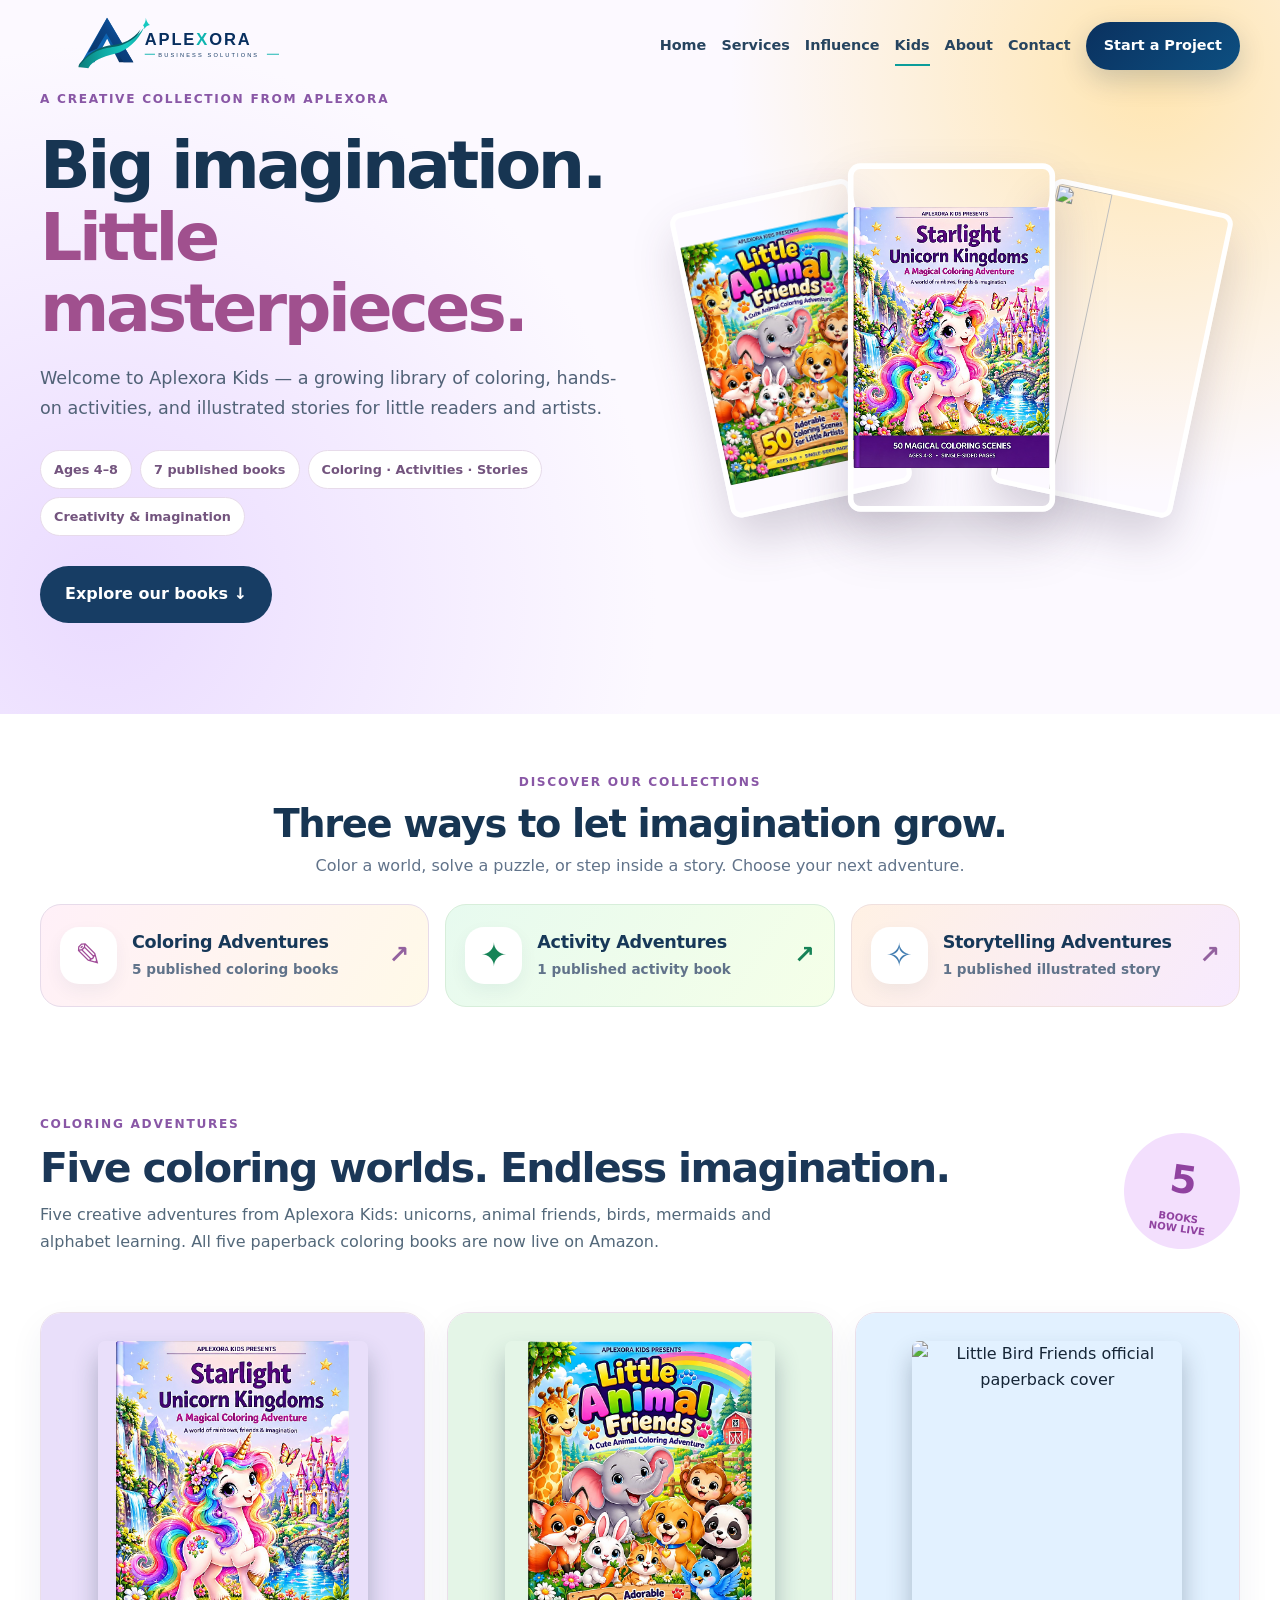
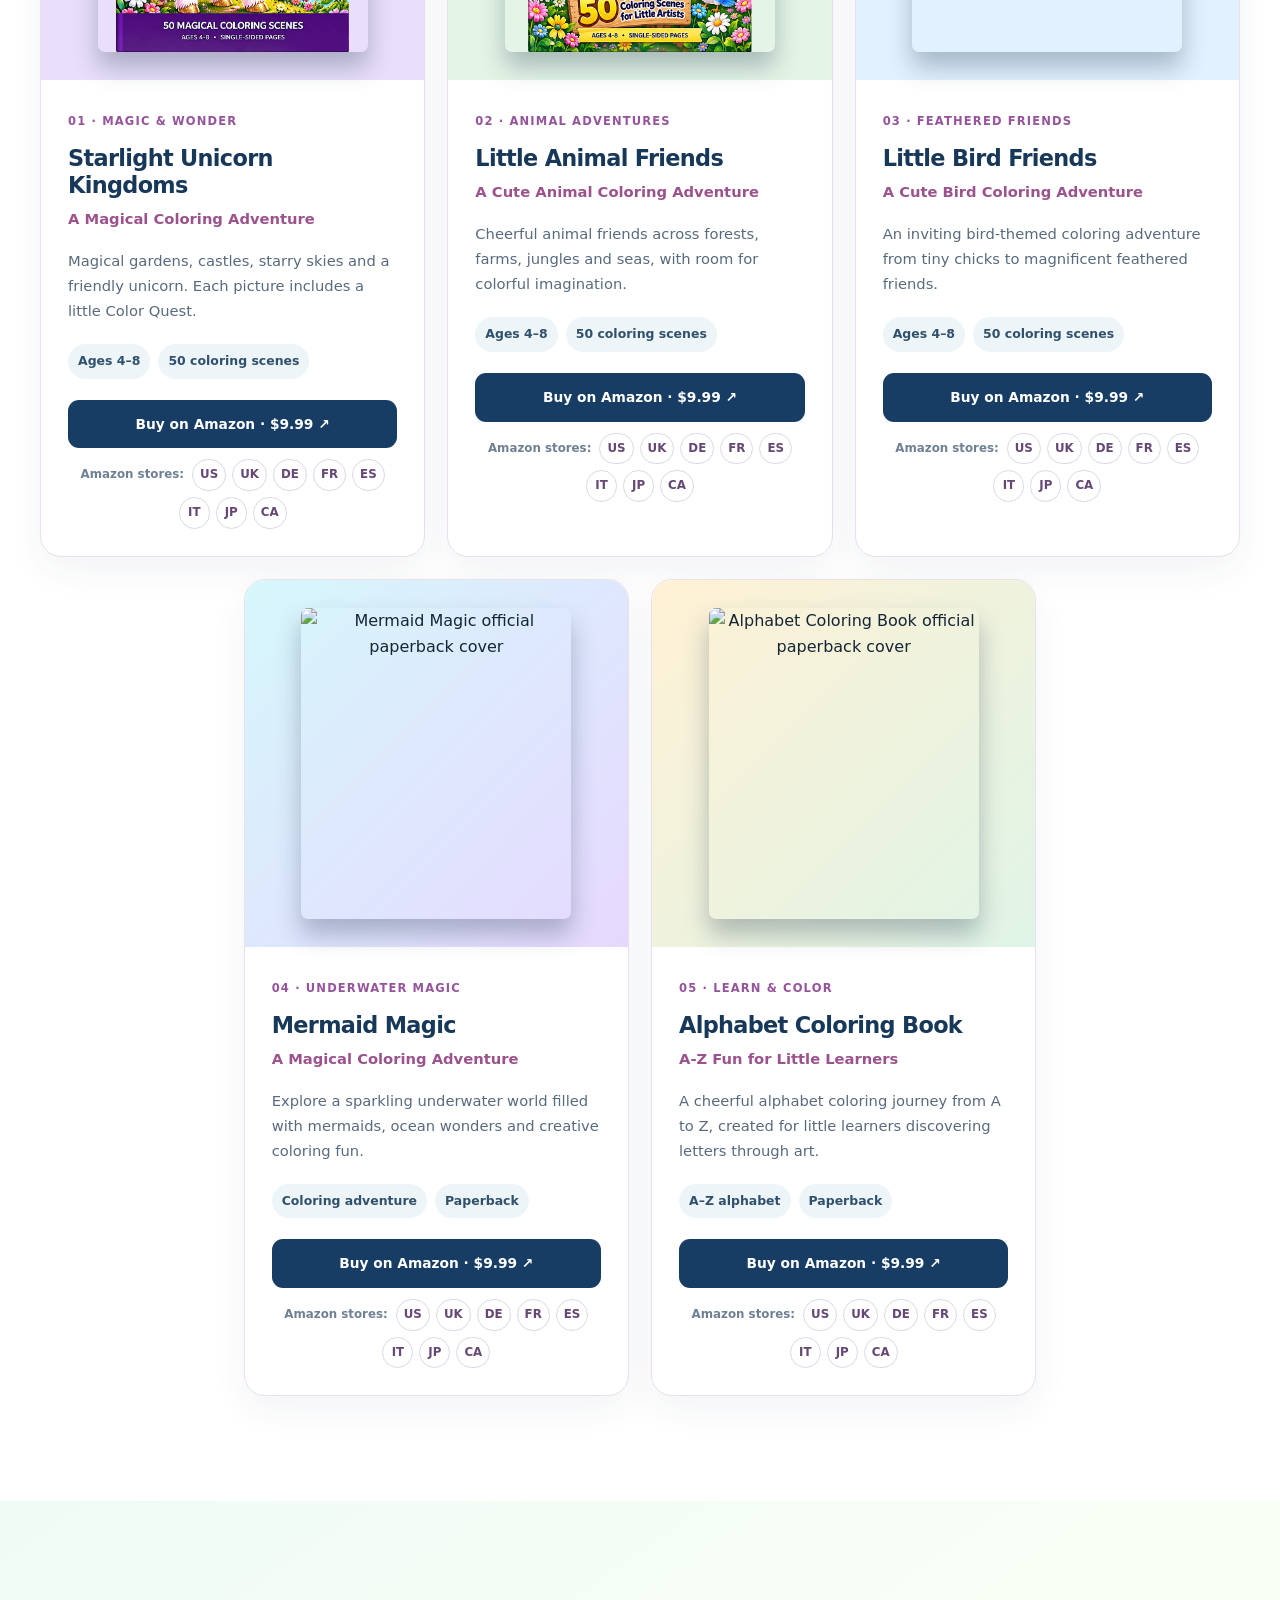
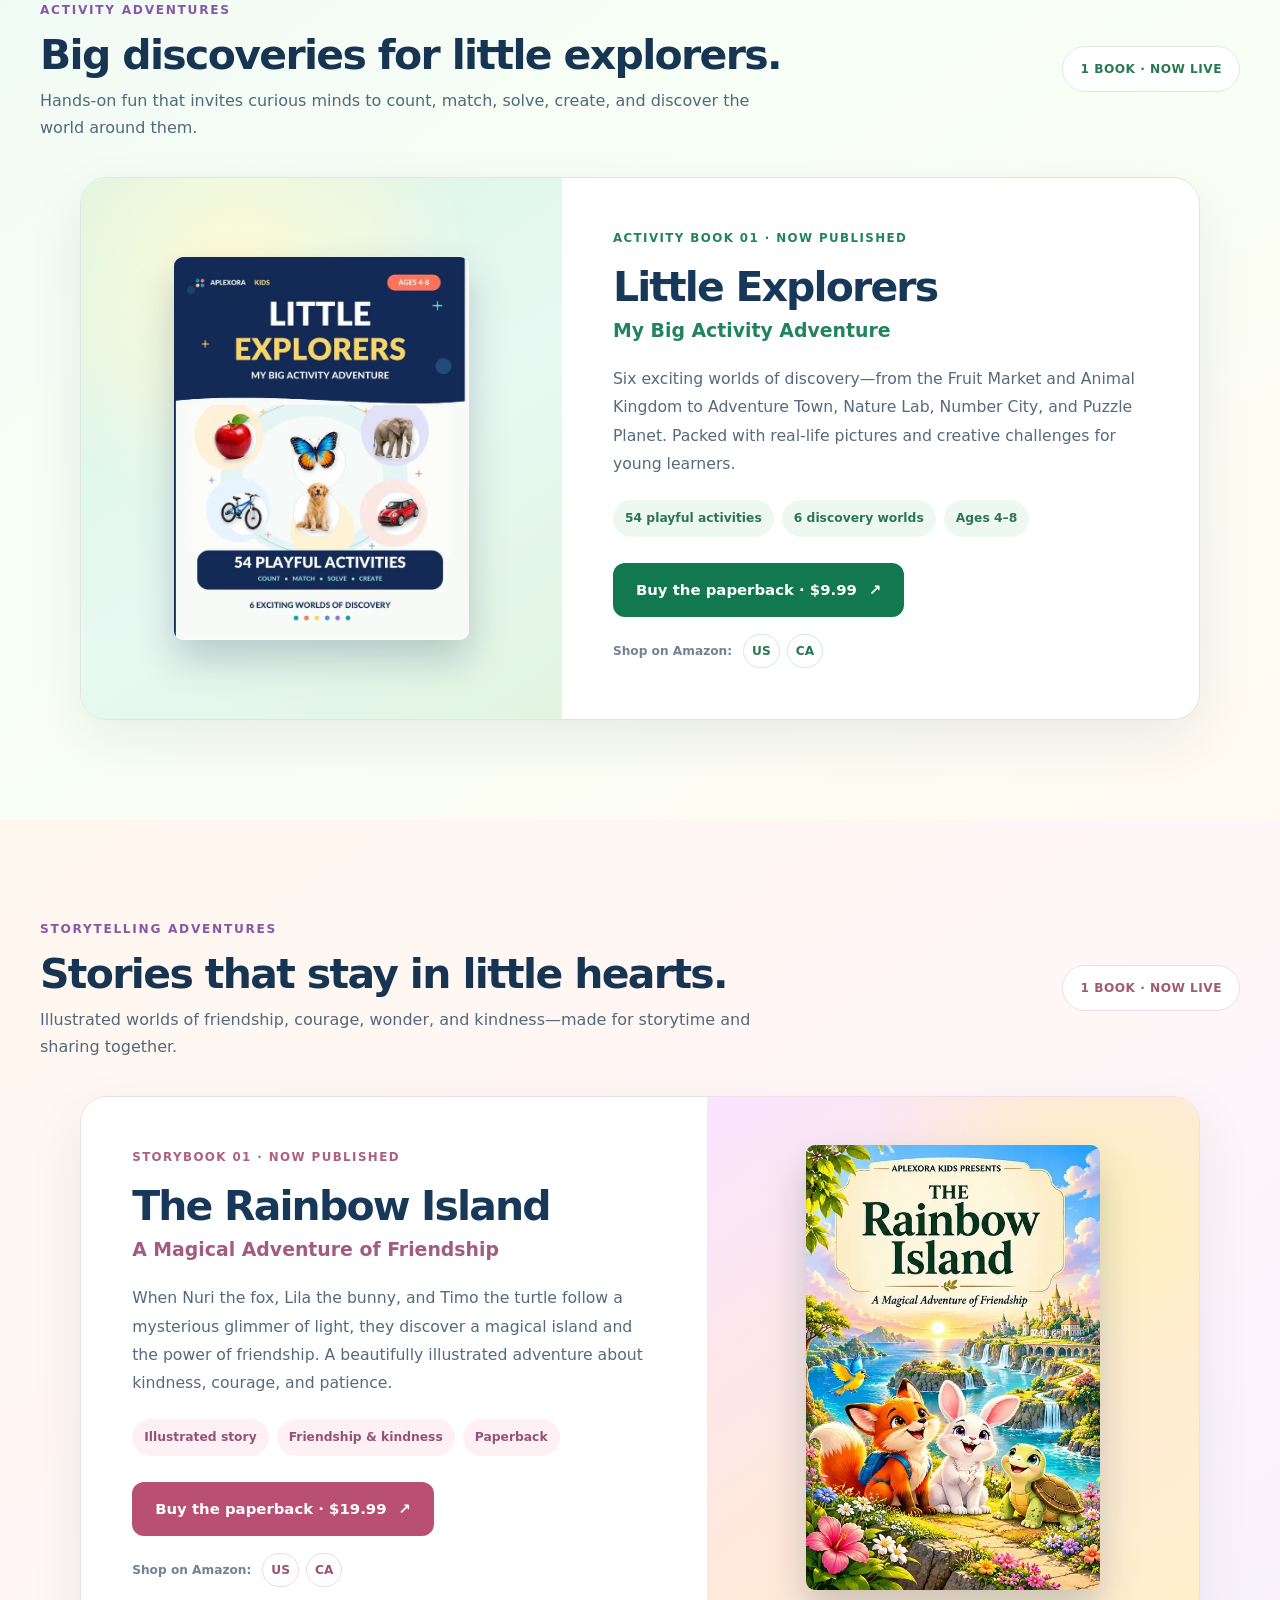
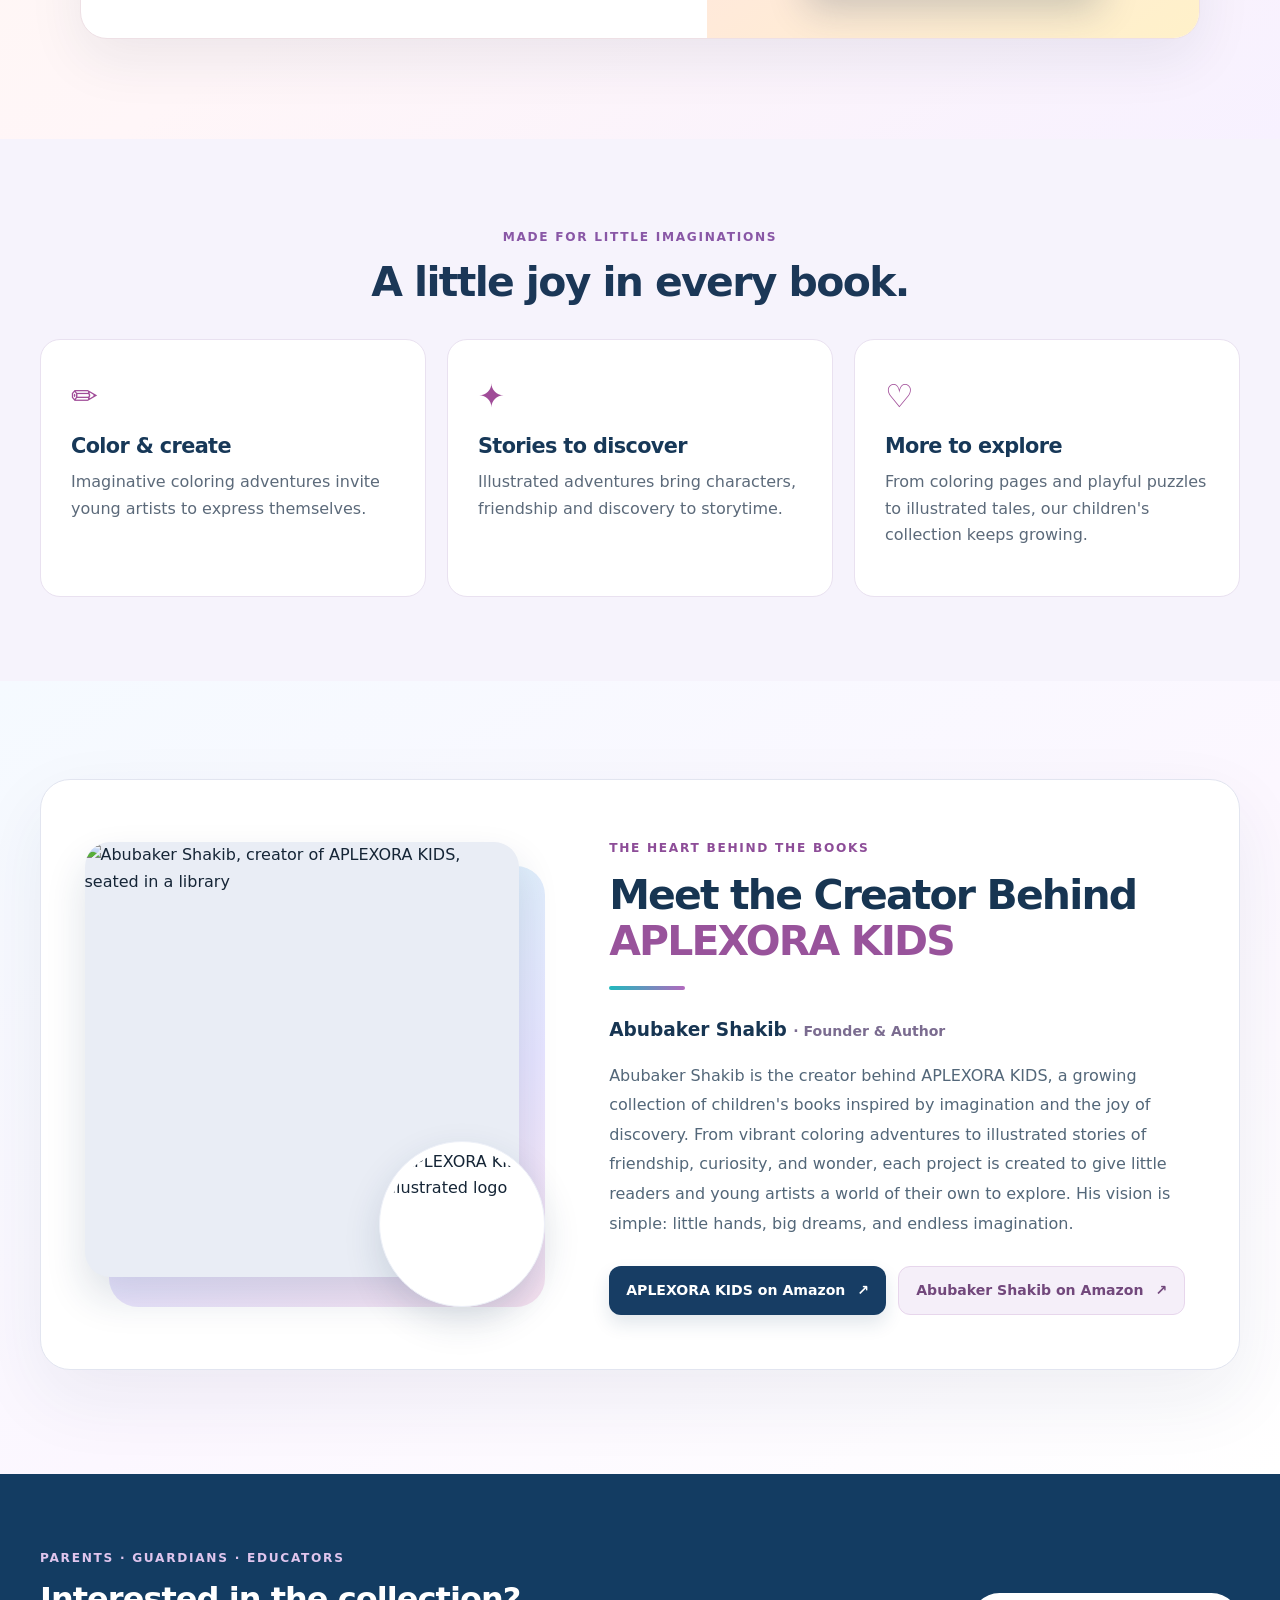
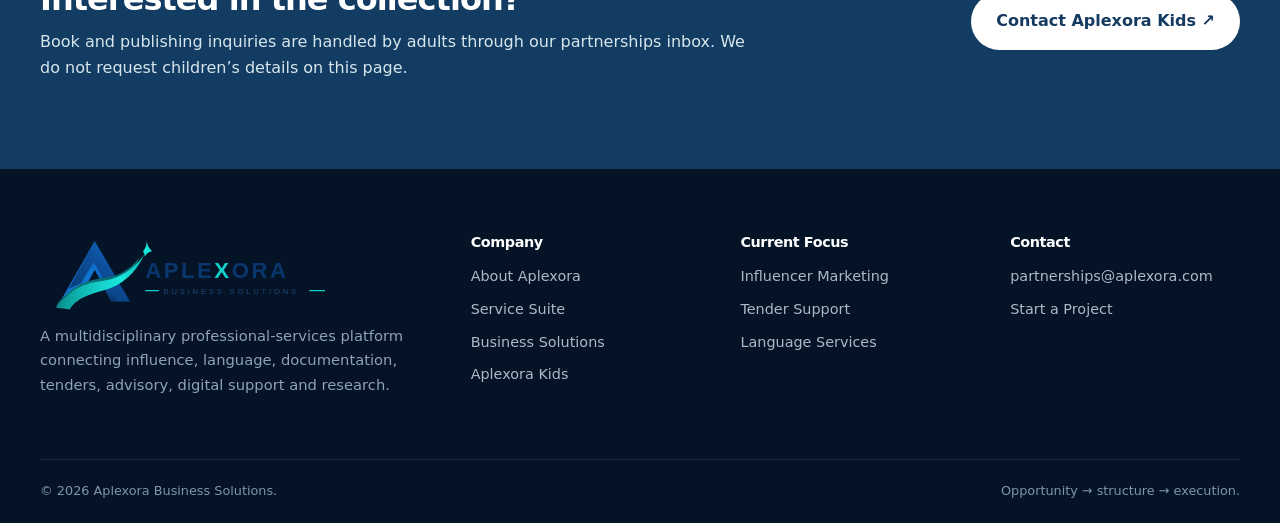
==== kids/index.html @ f4280144 "Ship final anchor and responsive styling cache refresh" ====
<!doctype html><html lang="en"><head><meta charset="utf-8"><meta name="viewport" content="width=device-width,initial-scale=1"><script async src="https://www.googletagmanager.com/gtag/js?id=G-DZJTN5F0CT"></script><script>window.dataLayer=window.dataLayer||[];function gtag(){dataLayer.push(arguments);}gtag('js',new Date());gtag('config','G-DZJTN5F0CT');</script><title>Aplexora Kids | Coloring, Activity &amp; Storytelling Adventures</title><meta name="description" content="Explore seven published Aplexora Kids books: five coloring adventures, one activity adventure, and one illustrated friendship story."><link rel="canonical" href="https://aplexora.com/kids/"><link rel="icon" type="image/png" sizes="48x48" href="/assets/favicon-48x48.png"><link rel="icon" type="image/svg+xml" href="/assets/favicon.svg"><link rel="shortcut icon" href="/favicon.ico"><link rel="apple-touch-icon" href="/assets/favicon-180x180.png"><link rel="manifest" href="/site.webmanifest"><link rel="stylesheet" href="/assets/styles.css"><link rel="stylesheet" href="/assets/growth.css"><link rel="stylesheet" href="/assets/kids.css?v=20261023-three-collections-final"><meta name="theme-color" content="#0b396c"><meta property="og:type" content="website"><meta property="og:site_name" content="Aplexora"><meta property="og:title" content="Aplexora Kids | Coloring, Activity &amp; Storytelling Adventures"><meta property="og:description" content="Explore seven published Aplexora Kids books: five coloring adventures, one activity adventure, and one illustrated friendship story."><meta property="og:url" content="https://aplexora.com/kids/"><meta property="og:image" content="https://aplexora.com/assets/kids-social-1200x630.svg"><meta name="twitter:card" content="summary_large_image"><meta name="twitter:image" content="https://aplexora.com/assets/kids-social-1200x630.svg"><script type="application/ld+json">{"@context":"https://schema.org","@graph":[{"@context":"https://schema.org","@type":"BreadcrumbList","itemListElement":[{"@type":"ListItem","position":1,"name":"Home","item":"https://aplexora.com/"},{"@type":"ListItem","position":2,"name":"Aplexora Kids","item":"https://aplexora.com/kids/"}]},{"@type":"CollectionPage","@id":"https://aplexora.com/kids/#collection","name":"Aplexora Kids Coloring, Activity and Storybook Collection","url":"https://aplexora.com/kids/","description":"Explore seven published Aplexora Kids books: five coloring adventures, one activity adventure, and one illustrated friendship story.","publisher":{"@id":"https://aplexora.com/#organization"},"hasPart":[{"@type":"CreativeWork","name":"Starlight Unicorn Kingdoms","description":"A Magical Coloring Adventure"},{"@type":"CreativeWork","name":"Little Animal Friends","description":"A Cute Animal Coloring Adventure"},{"@type":"CreativeWork","name":"Little Bird Friends","description":"A Cute Bird Coloring Adventure"},{"@type":"CreativeWork","name":"Mermaid Magic","description":"A Magical Coloring Adventure"},{"@type":"CreativeWork","name":"Alphabet Coloring Book","description":"A-Z Fun for Little Learners"},{"@type":"Book","name":"Little Explorers: My Big Activity Adventure","description":"54 playful activities across six worlds for ages 4–8.","url":"https://www.amazon.com/dp/B0HP239JQ5","author":{"@type":"Person","name":"Abubaker Shakib"}},{"@type":"Book","name":"The Rainbow Island: A Magical Adventure of Friendship","description":"An illustrated adventure about Nuri, Lila and Timo discovering the magic of friendship.","url":"https://www.amazon.com/dp/B0HP1DWML7","author":{"@type":"Person","name":"Abubaker Shakib"}}]}]}</script></head><body><header class="header"><div class="container header__row"><a class="brand" href="/" aria-label="Aplexora home"><img src="/assets/aplexora-logo.svg" alt="Aplexora Business Solutions"></a><nav class="nav" id="main-navigation" aria-label="Primary navigation"><a  href="/">Home</a><a  href="/services/">Services</a><a  href="/influence/">Influence</a><a class="active" href="/kids/">Kids</a><a  href="/about/">About</a><a  href="/contact/">Contact</a><a class="nav-cta" href="/contact/#project">Start a Project</a></nav><button class="menu-btn" aria-label="Open navigation" aria-expanded="false" aria-controls="main-navigation"><span></span></button></div></header><main><section class="kids-hero"><div class="container kids-hero__inner"><div><span class="kids-eyebrow">A CREATIVE COLLECTION FROM APLEXORA</span><h1>Big imagination.<br><span>Little masterpieces.</span></h1><p>Welcome to Aplexora Kids — a growing library of coloring, hands-on activities, and illustrated stories for little readers and artists.</p><div class="kids-tags"><span>Ages 4–8</span><span>7 published books</span><span>Coloring · Activities · Stories</span><span>Creativity &amp; imagination</span></div><a class="kids-button" href="#book-categories">Explore our books ↓</a></div><div class="kids-hero__art" aria-hidden="true"><img src="/assets/kids-little-animal-hq.webp?v=20261013-final" alt="" width="240" height="311"><img src="/assets/kids-starlight-unicorn-hq.webp?v=20261013-final" alt="" width="240" height="311"><img src="https://images-na.ssl-images-amazon.com/images/P/B0HMX6NRQM.01.L.jpg" alt="" width="240" height="311"></div></div></section><section class="kids-categories" id="book-categories" aria-label="Explore Aplexora Kids collections"><div class="container"><div class="kids-categories__intro"><span class="kids-eyebrow">DISCOVER OUR COLLECTIONS</span><h2>Three ways to let imagination grow.</h2><p>Color a world, solve a puzzle, or step inside a story. Choose your next adventure.</p></div><div class="kids-categories__grid"><a class="kids-category kids-category--color" href="#collection"><span class="kids-category__icon" aria-hidden="true">✎</span><span class="kids-category__copy"><strong>Coloring Adventures</strong><small>5 published coloring books</small></span><span class="kids-category__arrow" aria-hidden="true">↗</span></a><a class="kids-category kids-category--activity" href="#activitybooks"><span class="kids-category__icon" aria-hidden="true">✦</span><span class="kids-category__copy"><strong>Activity Adventures</strong><small>1 published activity book</small></span><span class="kids-category__arrow" aria-hidden="true">↗</span></a><a class="kids-category kids-category--story" href="#storybooks"><span class="kids-category__icon" aria-hidden="true">✧</span><span class="kids-category__copy"><strong>Storytelling Adventures</strong><small>1 published illustrated story</small></span><span class="kids-category__arrow" aria-hidden="true">↗</span></a></div></div></section><section class="kids-section" id="collection"><div class="container"><div class="kids-section__top"><div><span class="kids-eyebrow">COLORING ADVENTURES</span><h2>Five coloring worlds. Endless imagination.</h2><p>Five creative adventures from Aplexora Kids: unicorns, animal friends, birds, mermaids and alphabet learning. All five paperback coloring books are now live on Amazon.</p></div><div class="kids-sticker">5<small>BOOKS<br>NOW LIVE</small></div></div><div class="kids-books"><article class="kids-book"><div class="kids-book__cover kids-book__cover--unicorn"><img src="/assets/kids-starlight-unicorn-hq.webp?v=20261013-final" alt="Starlight Unicorn Kingdoms colorful book cover" width="240" height="311" loading="lazy"></div><div class="kids-book__info"><span class="kids-book__eyebrow">01 · Magic &amp; wonder</span><h3>Starlight Unicorn Kingdoms</h3><p class="kids-book__subtitle">A Magical Coloring Adventure</p><p>Magical gardens, castles, starry skies and a friendly unicorn. Each picture includes a little Color Quest.</p><div class="kids-book__meta"><span>Ages 4–8</span><span>50 coloring scenes</span></div><div class="kids-book__buybox"><a class="kids-book__buy" href="https://www.amazon.com/dp/B0HLN1DFBB" target="_blank" rel="noopener">Buy on Amazon · $9.99 ↗</a><div class="kids-book__markets" aria-label="Amazon stores"><span>Amazon stores:</span><a href="https://www.amazon.com/dp/B0HLN1DFBB" target="_blank" rel="noopener">US</a><a href="https://www.amazon.co.uk/dp/B0HLN1DFBB" target="_blank" rel="noopener">UK</a><a href="https://www.amazon.de/dp/B0HLN1DFBB" target="_blank" rel="noopener">DE</a><a href="https://www.amazon.fr/dp/B0HLN1DFBB" target="_blank" rel="noopener">FR</a><a href="https://www.amazon.es/dp/B0HLN1DFBB" target="_blank" rel="noopener">ES</a><a href="https://www.amazon.it/dp/B0HLN1DFBB" target="_blank" rel="noopener">IT</a><a href="https://www.amazon.co.jp/dp/B0HLN1DFBB" target="_blank" rel="noopener">JP</a><a href="https://www.amazon.ca/dp/B0HLN1DFBB" target="_blank" rel="noopener">CA</a></div></div></div></article><article class="kids-book"><div class="kids-book__cover kids-book__cover--animals"><img src="/assets/kids-little-animal-hq.webp?v=20261013-final" alt="Little Animal Friends colorful book cover" width="240" height="311" loading="lazy"></div><div class="kids-book__info"><span class="kids-book__eyebrow">02 · Animal adventures</span><h3>Little Animal Friends</h3><p class="kids-book__subtitle">A Cute Animal Coloring Adventure</p><p>Cheerful animal friends across forests, farms, jungles and seas, with room for colorful imagination.</p><div class="kids-book__meta"><span>Ages 4–8</span><span>50 coloring scenes</span></div><div class="kids-book__buybox"><a class="kids-book__buy" href="https://www.amazon.com/dp/B0HMSB1ZLM" target="_blank" rel="noopener">Buy on Amazon · $9.99 ↗</a><div class="kids-book__markets" aria-label="Amazon stores"><span>Amazon stores:</span><a href="https://www.amazon.com/dp/B0HMSB1ZLM" target="_blank" rel="noopener">US</a><a href="https://www.amazon.co.uk/dp/B0HMSB1ZLM" target="_blank" rel="noopener">UK</a><a href="https://www.amazon.de/dp/B0HMSB1ZLM" target="_blank" rel="noopener">DE</a><a href="https://www.amazon.fr/dp/B0HMSB1ZLM" target="_blank" rel="noopener">FR</a><a href="https://www.amazon.es/dp/B0HMSB1ZLM" target="_blank" rel="noopener">ES</a><a href="https://www.amazon.it/dp/B0HMSB1ZLM" target="_blank" rel="noopener">IT</a><a href="https://www.amazon.co.jp/dp/B0HMSB1ZLM" target="_blank" rel="noopener">JP</a><a href="https://www.amazon.ca/dp/B0HMSB1ZLM" target="_blank" rel="noopener">CA</a></div></div></div></article><article class="kids-book"><div class="kids-book__cover kids-book__cover--birds"><img src="https://images-na.ssl-images-amazon.com/images/P/B0HMX6NRQM.01.L.jpg" alt="Little Bird Friends official paperback cover" width="240" height="311" loading="lazy"></div><div class="kids-book__info"><span class="kids-book__eyebrow">03 · Feathered friends</span><h3>Little Bird Friends</h3><p class="kids-book__subtitle">A Cute Bird Coloring Adventure</p><p>An inviting bird-themed coloring adventure from tiny chicks to magnificent feathered friends.</p><div class="kids-book__meta"><span>Ages 4–8</span><span>50 coloring scenes</span></div><div class="kids-book__buybox"><a class="kids-book__buy" href="https://www.amazon.com/dp/B0HMX6NRQM" target="_blank" rel="noopener">Buy on Amazon · $9.99 ↗</a><div class="kids-book__markets" aria-label="Amazon stores"><span>Amazon stores:</span><a href="https://www.amazon.com/dp/B0HMX6NRQM" target="_blank" rel="noopener">US</a><a href="https://www.amazon.co.uk/dp/B0HMX6NRQM" target="_blank" rel="noopener">UK</a><a href="https://www.amazon.de/dp/B0HMX6NRQM" target="_blank" rel="noopener">DE</a><a href="https://www.amazon.fr/dp/B0HMX6NRQM" target="_blank" rel="noopener">FR</a><a href="https://www.amazon.es/dp/B0HMX6NRQM" target="_blank" rel="noopener">ES</a><a href="https://www.amazon.it/dp/B0HMX6NRQM" target="_blank" rel="noopener">IT</a><a href="https://www.amazon.co.jp/dp/B0HMX6NRQM" target="_blank" rel="noopener">JP</a><a href="https://www.amazon.ca/dp/B0HMX6NRQM" target="_blank" rel="noopener">CA</a></div></div></div></article><article class="kids-book"><div class="kids-book__cover kids-book__cover--mermaid"><img src="https://images-na.ssl-images-amazon.com/images/P/B0HMXFBHJY.01.L.jpg" alt="Mermaid Magic official paperback cover" width="240" height="311" loading="lazy"></div><div class="kids-book__info"><span class="kids-book__eyebrow">04 · Underwater magic</span><h3>Mermaid Magic</h3><p class="kids-book__subtitle">A Magical Coloring Adventure</p><p>Explore a sparkling underwater world filled with mermaids, ocean wonders and creative coloring fun.</p><div class="kids-book__meta"><span>Coloring adventure</span><span>Paperback</span></div><div class="kids-book__buybox"><a class="kids-book__buy" href="https://www.amazon.com/dp/B0HMXFBHJY" target="_blank" rel="noopener">Buy on Amazon · $9.99 ↗</a><div class="kids-book__markets" aria-label="Amazon stores"><span>Amazon stores:</span><a href="https://www.amazon.com/dp/B0HMXFBHJY" target="_blank" rel="noopener">US</a><a href="https://www.amazon.co.uk/dp/B0HMXFBHJY" target="_blank" rel="noopener">UK</a><a href="https://www.amazon.de/dp/B0HMXFBHJY" target="_blank" rel="noopener">DE</a><a href="https://www.amazon.fr/dp/B0HMXFBHJY" target="_blank" rel="noopener">FR</a><a href="https://www.amazon.es/dp/B0HMXFBHJY" target="_blank" rel="noopener">ES</a><a href="https://www.amazon.it/dp/B0HMXFBHJY" target="_blank" rel="noopener">IT</a><a href="https://www.amazon.co.jp/dp/B0HMXFBHJY" target="_blank" rel="noopener">JP</a><a href="https://www.amazon.ca/dp/B0HMXFBHJY" target="_blank" rel="noopener">CA</a></div></div></div></article><article class="kids-book"><div class="kids-book__cover kids-book__cover--alphabet"><img src="https://images-na.ssl-images-amazon.com/images/P/B0HMX2MBBD.01.L.jpg" alt="Alphabet Coloring Book official paperback cover" width="240" height="311" loading="lazy"></div><div class="kids-book__info"><span class="kids-book__eyebrow">05 · Learn &amp; color</span><h3>Alphabet Coloring Book</h3><p class="kids-book__subtitle">A-Z Fun for Little Learners</p><p>A cheerful alphabet coloring journey from A to Z, created for little learners discovering letters through art.</p><div class="kids-book__meta"><span>A–Z alphabet</span><span>Paperback</span></div><div class="kids-book__buybox"><a class="kids-book__buy" href="https://www.amazon.com/dp/B0HMX2MBBD" target="_blank" rel="noopener">Buy on Amazon · $9.99 ↗</a><div class="kids-book__markets" aria-label="Amazon stores"><span>Amazon stores:</span><a href="https://www.amazon.com/dp/B0HMX2MBBD" target="_blank" rel="noopener">US</a><a href="https://www.amazon.co.uk/dp/B0HMX2MBBD" target="_blank" rel="noopener">UK</a><a href="https://www.amazon.de/dp/B0HMX2MBBD" target="_blank" rel="noopener">DE</a><a href="https://www.amazon.fr/dp/B0HMX2MBBD" target="_blank" rel="noopener">FR</a><a href="https://www.amazon.es/dp/B0HMX2MBBD" target="_blank" rel="noopener">ES</a><a href="https://www.amazon.it/dp/B0HMX2MBBD" target="_blank" rel="noopener">IT</a><a href="https://www.amazon.co.jp/dp/B0HMX2MBBD" target="_blank" rel="noopener">JP</a><a href="https://www.amazon.ca/dp/B0HMX2MBBD" target="_blank" rel="noopener">CA</a></div></div></div></article></div></div></section><section class="kids-feature-section kids-feature-section--activity" id="activitybooks" aria-labelledby="kids-activity-heading"><div class="container"><div class="kids-feature__heading"><div><span class="kids-eyebrow">ACTIVITY ADVENTURES</span><h2 id="kids-activity-heading">Big discoveries for little explorers.</h2><p>Hands-on fun that invites curious minds to count, match, solve, create, and discover the world around them.</p></div><span class="kids-feature__note">1 BOOK · NOW LIVE</span></div><article class="kids-feature kids-feature--activity"><div class="kids-feature__visual"><img src="/assets/kids-little-explorers-cover.webp?v=20261023" alt="Little Explorers: My Big Activity Adventure original paperback front cover, featuring real-life objects and 54 playful activities" width="660" height="857" loading="lazy" decoding="async"></div><div class="kids-feature__body"><span class="kids-feature__eyebrow">ACTIVITY BOOK 01 · NOW PUBLISHED</span><h3>Little Explorers</h3><p class="kids-feature__subtitle">My Big Activity Adventure</p><p>Six exciting worlds of discovery—from the Fruit Market and Animal Kingdom to Adventure Town, Nature Lab, Number City, and Puzzle Planet. Packed with real-life pictures and creative challenges for young learners.</p><div class="kids-feature__chips"><span>54 playful activities</span><span>6 discovery worlds</span><span>Ages 4–8</span></div><a class="kids-feature__buy" href="https://www.amazon.com/dp/B0HP239JQ5" target="_blank" rel="noopener noreferrer">Buy the paperback · $9.99 <span aria-hidden="true">↗</span></a><div class="kids-feature__markets" aria-label="Verified Amazon stores"><span>Shop on Amazon:</span><a href="https://www.amazon.com/dp/B0HP239JQ5" target="_blank" rel="noopener noreferrer" aria-label="Shop on Amazon US">US</a><a href="https://www.amazon.ca/dp/B0HP239JQ5" target="_blank" rel="noopener noreferrer" aria-label="Shop on Amazon Canada">CA</a></div></div></article></div></section><section class="kids-feature-section kids-feature-section--story" id="storybooks" aria-labelledby="kids-story-heading"><div class="container"><div class="kids-feature__heading"><div><span class="kids-eyebrow">STORYTELLING ADVENTURES</span><h2 id="kids-story-heading">Stories that stay in little hearts.</h2><p>Illustrated worlds of friendship, courage, wonder, and kindness—made for storytime and sharing together.</p></div><span class="kids-feature__note">1 BOOK · NOW LIVE</span></div><article class="kids-feature kids-feature--story"><div class="kids-feature__visual"><img src="/assets/kids-rainbow-island-cover.webp?v=20261023" alt="The Rainbow Island: A Magical Adventure of Friendship original paperback front cover, featuring Nuri the fox, Lila the bunny and Timo the turtle" width="540" height="817" loading="lazy" decoding="async"></div><div class="kids-feature__body"><span class="kids-feature__eyebrow">STORYBOOK 01 · NOW PUBLISHED</span><h3>The Rainbow Island</h3><p class="kids-feature__subtitle">A Magical Adventure of Friendship</p><p>When Nuri the fox, Lila the bunny, and Timo the turtle follow a mysterious glimmer of light, they discover a magical island and the power of friendship. A beautifully illustrated adventure about kindness, courage, and patience.</p><div class="kids-feature__chips"><span>Illustrated story</span><span>Friendship &amp; kindness</span><span>Paperback</span></div><a class="kids-feature__buy" href="https://www.amazon.com/dp/B0HP1DWML7" target="_blank" rel="noopener noreferrer">Buy the paperback · $19.99 <span aria-hidden="true">↗</span></a><div class="kids-feature__markets" aria-label="Verified Amazon stores"><span>Shop on Amazon:</span><a href="https://www.amazon.com/dp/B0HP1DWML7" target="_blank" rel="noopener noreferrer" aria-label="Shop on Amazon US">US</a><a href="https://www.amazon.ca/dp/B0HP1DWML7" target="_blank" rel="noopener noreferrer" aria-label="Shop on Amazon Canada">CA</a></div></div></article></div></section><section class="kids-value"><div class="container"><div class="kids-value__heading"><span class="kids-eyebrow">MADE FOR LITTLE IMAGINATIONS</span><h2>A little joy in every book.</h2></div><div class="kids-value__grid"><div><span aria-hidden="true">✏</span><h3>Color &amp; create</h3><p>Imaginative coloring adventures invite young artists to express themselves.</p></div><div><span aria-hidden="true">✦</span><h3>Stories to discover</h3><p>Illustrated adventures bring characters, friendship and discovery to storytime.</p></div><div><span aria-hidden="true">♡</span><h3>More to explore</h3><p>From coloring pages and playful puzzles to illustrated tales, our children's collection keeps growing.</p></div></div></div></section><section class="kids-creator" id="authors" aria-labelledby="kids-creator-heading"><div class="container"><div class="kids-creator__panel"><div class="kids-creator__visual"><div class="kids-creator__portrait-frame"><img class="kids-creator__portrait" src="https://d2ol7oe51mr4n9.cloudfront.net/user_3JrUqCIiuFweMBb8ZwUpwG0pIx8/4c562027-68d1-42a0-9ac8-59644f321647.png" alt="Abubaker Shakib, creator of APLEXORA KIDS, seated in a library" width="1254" height="1254" loading="lazy" decoding="async"></div><div class="kids-creator__brand-mark"><img src="https://d2ol7oe51mr4n9.cloudfront.net/user_3JrUqCIiuFweMBb8ZwUpwG0pIx8/8e953302-9442-4c2e-9684-0aee75d01a26.webp" alt="APLEXORA KIDS illustrated logo" width="480" height="480" loading="lazy" decoding="async"></div></div><div class="kids-creator__content"><span class="kids-eyebrow">THE HEART BEHIND THE BOOKS</span><h2 id="kids-creator-heading">Meet the Creator Behind <span>APLEXORA KIDS</span></h2><div class="kids-creator__rule" aria-hidden="true"></div><p class="kids-creator__name">Abubaker Shakib <span>· Founder &amp; Author</span></p><p class="kids-creator__bio">Abubaker Shakib is the creator behind APLEXORA KIDS, a growing collection of children's books inspired by imagination and the joy of discovery. From vibrant coloring adventures to illustrated stories of friendship, curiosity, and wonder, each project is created to give little readers and young artists a world of their own to explore. His vision is simple: little hands, big dreams, and endless imagination.</p><div class="kids-creator__links" aria-label="Explore our Amazon author profiles"><a class="kids-creator__link kids-creator__link--primary" href="https://www.amazon.com/author/aplexorakids" target="_blank" rel="noopener noreferrer">APLEXORA KIDS on Amazon <span aria-hidden="true">↗</span></a><a class="kids-creator__link kids-creator__link--secondary" href="https://www.amazon.com/author/abubakershakib" target="_blank" rel="noopener noreferrer">Abubaker Shakib on Amazon <span aria-hidden="true">↗</span></a></div></div></div></div></section><section class="kids-contact"><div class="container kids-contact__inner"><div><span class="kids-eyebrow">PARENTS · GUARDIANS · EDUCATORS</span><h2>Interested in the collection?</h2><p>Book and publishing inquiries are handled by adults through our partnerships inbox. We do not request children’s details on this page.</p></div><a class="kids-button kids-button--light" href="/contact/?topic=kids#project">Contact Aplexora Kids ↗</a></div></section></main><footer class="footer"><div class="container"><div class="footer__grid"><div><img src="/assets/aplexora-logo.svg" alt="Aplexora Business Solutions"><p>A multidisciplinary professional-services platform connecting influence, language, documentation, tenders, advisory, digital support and research.</p></div><div><h4>Company</h4><div class="footer__links"><a href="/about/">About Aplexora</a><a href="/services/">Service Suite</a><a href="/solutions/">Business Solutions</a><a href="/kids/">Aplexora Kids</a></div></div><div><h4>Current Focus</h4><div class="footer__links"><a href="/influence/">Influencer Marketing</a><a href="/services/#tender">Tender Support</a><a href="/services/#language">Language Services</a></div></div><div><h4>Contact</h4><div class="footer__links"><a href="https://mail.google.com/mail/?view=cm&fs=1&to=partnerships%40aplexora.com&su=Aplexora%20Business%20Inquiry" target="_blank" rel="noopener">partnerships@aplexora.com</a><a href="/contact/#project">Start a Project</a></div></div></div><div class="footer__bottom"><span>© 2026 Aplexora Business Solutions.</span><span>Opportunity → structure → execution.</span></div></div></footer><script src="/assets/script.js"></script></body></html>
---- assets/styles.css ----
:root{--navy:#071f3a;--navy2:#0a315f;--navy3:#103f72;--teal:#0b9d9a;--teal2:#16c7bf;--teal3:#41ddd5;--ink:#152536;--muted:#647386;--line:#dce5ed;--soft:#f5f8fb;--paper:#fff;--glass:rgba(255,255,255,.80);--shadow:0 24px 65px rgba(7,31,58,.13);--shadow-sm:0 12px 35px rgba(7,31,58,.08);--radius:26px;--max:1200px}
*{box-sizing:border-box}html{scroll-behavior:smooth}body{margin:0;font-family:Inter,ui-sans-serif,system-ui,-apple-system,BlinkMacSystemFont,"Segoe UI",sans-serif;color:var(--ink);background:#fff;line-height:1.65;-webkit-font-smoothing:antialiased}a{color:inherit;text-decoration:none}button,input,select,textarea{font:inherit}button{color:inherit}img,svg{max-width:100%;display:block}.container{width:min(var(--max),calc(100% - 42px));margin:auto}.section{padding:96px 0}.section--soft{background:linear-gradient(180deg,#f6f9fc,#fff)}.section--dark{background:linear-gradient(135deg,#061a31,#0a315f);color:#fff;position:relative;overflow:hidden}.section--dark:before{content:"";position:absolute;inset:auto -180px -180px auto;width:500px;height:500px;border-radius:50%;background:radial-gradient(circle,rgba(22,199,191,.34),transparent 68%)}
.header{position:fixed;z-index:100;left:0;right:0;top:0;border-bottom:1px solid transparent;transition:.28s}.header.scrolled{background:rgba(255,255,255,.92);backdrop-filter:blur(18px);border-color:rgba(7,31,58,.08);box-shadow:0 8px 30px rgba(7,31,58,.06)}.header__row{height:92px;display:flex;align-items:center;justify-content:space-between;gap:30px}.brand{display:flex;align-items:center}.brand img{width:265px;max-height:66px;object-fit:contain}.nav{display:flex;align-items:center;gap:26px;font-size:.91rem;font-weight:750}.nav>a:not(.nav-cta){color:#26445f;position:relative}.nav>a:not(.nav-cta):after{content:"";position:absolute;left:0;right:100%;bottom:-8px;height:2px;background:var(--teal);transition:.25s}.nav>a:hover:after,.nav>a.active:after{right:0}.nav-cta{background:linear-gradient(135deg,var(--navy2),#0d4f81);color:#fff;padding:12px 18px;border-radius:999px;box-shadow:0 10px 28px rgba(10,49,95,.2)}.menu-btn{display:none;width:44px;height:44px;border:1px solid var(--line);border-radius:13px;background:#fff}.menu-btn span,.menu-btn span:before,.menu-btn span:after{display:block;width:20px;height:2px;background:var(--navy);border-radius:4px;position:relative;content:"";margin:auto}.menu-btn span:before{position:absolute;top:-6px}.menu-btn span:after{position:absolute;top:6px}
.eyebrow{display:inline-flex;align-items:center;gap:9px;color:var(--teal);text-transform:uppercase;font-size:.74rem;letter-spacing:.14em;font-weight:900;margin-bottom:16px}.eyebrow:before{content:"";width:22px;height:2px;background:currentColor}h1,h2,h3,h4{margin:0;line-height:1.08;letter-spacing:-.03em}h1{font-size:clamp(3.3rem,7vw,6.5rem);font-weight:860}h2{font-size:clamp(2.25rem,4.3vw,4rem);font-weight:830}h3{font-size:1.3rem}p{margin:0 0 18px}.lead{font-size:clamp(1.08rem,1.65vw,1.28rem);color:#506278;max-width:760px}.section--dark .lead{color:#c6d4df}.muted{color:var(--muted)}
.hero{min-height:100vh;display:flex;align-items:center;padding:154px 0 82px;position:relative;overflow:hidden;background:radial-gradient(circle at 86% 12%,rgba(22,199,191,.16),transparent 29%),radial-gradient(circle at 98% 78%,rgba(13,84,145,.13),transparent 26%),linear-gradient(180deg,#fff,#f5fafb)}.hero:before{content:"";position:absolute;width:760px;height:760px;border:1px solid rgba(11,157,154,.11);border-radius:50%;right:-330px;top:55px;box-shadow:0 0 0 105px rgba(11,157,154,.025),0 0 0 210px rgba(10,49,95,.018)}.hero__grid{display:grid;grid-template-columns:1.08fr .92fr;gap:70px;align-items:center}.hero h1 .accent{background:linear-gradient(110deg,var(--navy2),var(--teal));-webkit-background-clip:text;background-clip:text;color:transparent}.hero__actions{display:flex;flex-wrap:wrap;gap:12px;margin-top:32px}.btn{display:inline-flex;align-items:center;justify-content:center;gap:8px;padding:14px 21px;border-radius:999px;font-size:.94rem;font-weight:850;border:1px solid transparent;cursor:pointer;transition:.24s}.btn:hover{transform:translateY(-2px)}.btn--primary{background:linear-gradient(135deg,var(--navy2),#0d4f81);color:#fff;box-shadow:0 14px 34px rgba(10,49,95,.24)}.btn--ghost{border-color:var(--line);background:rgba(255,255,255,.76);color:var(--navy);backdrop-filter:blur(12px)}.btn--teal{background:var(--teal);color:#fff}.btn--soft{background:#e9f8f7;color:var(--teal);border-color:#cbeeed}.hero__visual{position:relative}.hero__logo-watermark{position:absolute;right:-28px;top:-82px;width:240px;opacity:.08;pointer-events:none}.solution-console{background:rgba(255,255,255,.82);border:1px solid rgba(10,49,95,.10);border-radius:32px;box-shadow:var(--shadow);padding:28px;backdrop-filter:blur(18px);position:relative;min-height:510px}.solution-console:before{content:"";position:absolute;inset:-1px;border-radius:32px;background:linear-gradient(135deg,rgba(22,199,191,.28),transparent 38%,rgba(10,49,95,.16));z-index:-1}.console-head{display:flex;align-items:flex-start;justify-content:space-between;gap:16px;margin-bottom:18px}.console-head strong{display:block;color:var(--navy);font-size:1.08rem}.console-head span{color:var(--muted);font-size:.82rem}.status-dot{width:11px;height:11px;border-radius:50%;background:var(--teal2);box-shadow:0 0 0 7px rgba(22,199,191,.12);margin-top:6px}.solution-nav{display:grid;grid-template-columns:repeat(2,1fr);gap:9px;margin-bottom:18px}.solution-btn{border:1px solid var(--line);background:#fff;border-radius:15px;padding:13px 12px;text-align:left;font-weight:800;color:#294762;cursor:pointer;transition:.2s}.solution-btn:hover{border-color:#a9deda;transform:translateY(-1px)}.solution-btn.active{background:linear-gradient(135deg,var(--navy2),#0c4e7e);color:#fff;border-color:transparent;box-shadow:0 10px 24px rgba(10,49,95,.16)}.solution-detail{border-radius:22px;background:linear-gradient(145deg,#f7fafc,#fff);border:1px solid var(--line);padding:23px;min-height:220px}.solution-detail h3{color:var(--navy);margin-bottom:9px}.solution-detail p{color:var(--muted);font-size:.94rem}.mini-pills{display:flex;flex-wrap:wrap;gap:8px;margin-top:14px}.mini-pill{padding:7px 10px;border-radius:999px;background:#e9f8f7;color:#087d79;font-weight:800;font-size:.76rem}.console-footer{display:grid;grid-template-columns:repeat(3,1fr);gap:9px;margin-top:16px}.console-stat{background:#f2f7fa;border-radius:14px;padding:13px;text-align:center}.console-stat strong{display:block;color:var(--navy);font-size:1.12rem}.console-stat span{color:var(--muted);font-size:.72rem}.hero-note{margin-top:18px;font-size:.82rem;color:#607285}
.trustbar{border-top:1px solid var(--line);border-bottom:1px solid var(--line);background:#fff}.trustbar__row{display:grid;grid-template-columns:1.4fr repeat(4,1fr)}.trustbar__item{padding:20px 22px;border-right:1px solid var(--line);color:#3a5269;font-size:.85rem;font-weight:760}.trustbar__item:first-child{font-weight:900;color:var(--navy)}.trustbar__item:last-child{border-right:0}
.section-head{display:flex;align-items:flex-end;justify-content:space-between;gap:42px;margin-bottom:44px}.section-head p{max-width:600px;color:var(--muted);margin:0}.grid-2{display:grid;grid-template-columns:repeat(2,1fr);gap:54px;align-items:start}.grid-3{display:grid;grid-template-columns:repeat(3,1fr);gap:18px}.grid-4{display:grid;grid-template-columns:repeat(4,1fr);gap:17px}.card{padding:28px;border:1px solid var(--line);border-radius:var(--radius);background:#fff;box-shadow:var(--shadow-sm);transition:.28s;position:relative;overflow:hidden}.card:before{content:"";position:absolute;inset:0 auto 0 0;width:3px;background:linear-gradient(var(--navy2),var(--teal));opacity:0;transition:.25s}.card:hover{transform:translateY(-6px);box-shadow:var(--shadow);border-color:#bcdedc}.card:hover:before{opacity:1}.card__icon{width:46px;height:46px;border-radius:14px;background:linear-gradient(135deg,var(--navy2),var(--teal));display:grid;place-items:center;color:#fff;font-weight:900;margin-bottom:21px}.card h3{color:var(--navy);margin-bottom:10px}.card p{color:var(--muted);font-size:.94rem}.card-link{display:inline-flex;margin-top:16px;font-size:.88rem;font-weight:850;color:var(--teal-dark)}.service-card-link{cursor:pointer}
.big-quote{font-size:clamp(1.8rem,3vw,3.15rem);font-weight:780;line-height:1.2;color:var(--navy)}.big-quote .mark{color:var(--teal)}.principles{display:grid;gap:13px}.principle{display:grid;grid-template-columns:52px 1fr;gap:18px;padding:20px;border:1px solid var(--line);border-radius:18px;background:#fff}.principle__num{width:52px;height:52px;border-radius:15px;background:#e7f7f6;display:grid;place-items:center;font-weight:900;color:var(--teal-dark)}.principle h4{color:var(--navy);margin-bottom:5px}.principle p{margin:0;color:var(--muted);font-size:.93rem}
.tabs{display:flex;gap:10px;margin:22px 0 24px;flex-wrap:wrap}.tab-btn{border:1px solid rgba(255,255,255,.2);background:rgba(255,255,255,.06);color:#dce7ef;border-radius:999px;padding:11px 16px;font-weight:820;cursor:pointer}.tab-btn.active{background:var(--teal);color:#fff;border-color:var(--teal)}.tab-panel{display:none}.tab-panel.active{display:block;animation:fadeUp .3s ease}.dark-card{background:rgba(255,255,255,.065);border:1px solid rgba(255,255,255,.11);border-radius:22px;padding:25px;backdrop-filter:blur(10px)}.dark-card h3{margin-bottom:10px}.dark-card p,.dark-card li{color:#c6d4df}.check-list{list-style:none;margin:0;padding:0;display:grid;gap:11px}.check-list li{position:relative;padding-left:28px}.check-list li:before{content:"✓";position:absolute;left:0;color:var(--teal3);font-weight:900}
.flow{display:grid;grid-template-columns:repeat(7,1fr);gap:10px;position:relative}.flow:before{content:"";position:absolute;left:4%;right:4%;top:31px;height:2px;background:linear-gradient(90deg,var(--navy3),var(--teal));opacity:.22}.flow__step{text-align:center;position:relative;z-index:1}.flow__dot{width:62px;height:62px;border-radius:50%;margin:0 auto 13px;background:#fff;border:1px solid var(--line);box-shadow:var(--shadow-sm);display:grid;place-items:center;color:var(--navy);font-weight:900}.flow__step:nth-child(4) .flow__dot,.flow__step:nth-child(7) .flow__dot{background:linear-gradient(135deg,var(--navy2),var(--teal));color:#fff;border:0}.flow__step strong{display:block;color:var(--navy);font-size:.86rem}.flow__step small{color:var(--muted);font-size:.73rem}.section--dark .flow__step strong{color:#fff}.section--dark .flow__step small{color:#bed0dd}.section--dark .flow__dot{background:rgba(255,255,255,.08);border-color:rgba(255,255,255,.15);color:#fff}.section--dark .flow__step:nth-child(4) .flow__dot,.section--dark .flow__step:nth-child(7) .flow__dot{background:var(--teal)}
.page-hero{padding:170px 0 78px;background:radial-gradient(circle at 85% 5%,rgba(22,199,191,.15),transparent 30%),linear-gradient(180deg,#fff,#f6fafc);border-bottom:1px solid var(--line)}.page-hero h1{font-size:clamp(3rem,6vw,5.7rem);margin-bottom:20px}.breadcrumb{color:var(--muted);font-size:.85rem;margin-bottom:25px}.breadcrumb a{color:var(--teal);font-weight:800}
.service-explorer{display:grid;grid-template-columns:330px 1fr;gap:24px;align-items:start}.service-menu{position:sticky;top:120px;padding:14px;border:1px solid var(--line);border-radius:24px;background:#fff;box-shadow:var(--shadow-sm)}.service-menu-btn{width:100%;border:0;background:transparent;text-align:left;padding:15px 16px;border-radius:14px;color:#334d67;font-weight:800;cursor:pointer;display:flex;align-items:center;justify-content:space-between;gap:12px}.service-menu-btn span{font-size:.75rem;color:#8a9aaa}.service-menu-btn:hover{background:#f4f9fa}.service-menu-btn.active{background:linear-gradient(135deg,var(--navy2),#0d4e7d);color:#fff}.service-menu-btn.active span{color:#bfeae7}.service-panel{display:none}.service-panel.active{display:block;animation:fadeUp .28s ease}.service-panel-card{border:1px solid var(--line);border-radius:28px;background:#fff;box-shadow:var(--shadow);overflow:hidden}.service-panel-head{padding:34px;background:linear-gradient(135deg,#071f3a,#0c3f72);color:#fff}.service-panel-head .eyebrow{color:#61e0d9}.service-panel-head h2{font-size:clamp(2.1rem,4vw,3.6rem)}.service-panel-head p{color:#c8d5df;max-width:760px;margin-top:16px}.service-body{padding:32px}.cap-grid{display:grid;grid-template-columns:repeat(2,1fr);gap:14px;margin:22px 0}.cap{padding:18px;border:1px solid var(--line);border-radius:16px;background:#f9fbfc}.cap strong{display:block;color:var(--navy);margin-bottom:5px}.cap span{font-size:.9rem;color:var(--muted)}.output-strip{display:flex;flex-wrap:wrap;gap:9px;margin-top:18px}.output-pill{padding:8px 11px;border-radius:999px;background:#e7f7f6;color:#087c79;font-size:.8rem;font-weight:850}.engagement-box{margin-top:26px;padding:22px;border-radius:18px;background:#f2f7fa;border:1px solid var(--line)}
.process-list{display:grid;grid-template-columns:repeat(3,1fr);gap:14px;counter-reset:step}.process{counter-increment:step;padding:24px;border:1px solid var(--line);border-radius:18px;position:relative;background:#fff}.process:before{content:counter(step,decimal-leading-zero);position:absolute;right:17px;top:7px;font-size:2.1rem;font-weight:900;color:rgba(10,49,95,.10)}.process h4{color:var(--navy);margin-bottom:6px}.process p{color:var(--muted);font-size:.92rem;margin:0}.notice{padding:15px 17px;border-radius:14px;background:#edf9f8;color:#23635f;font-size:.9rem;border:1px solid #ccece9}
.contact-layout{display:grid;grid-template-columns:.8fr 1.2fr;gap:40px}.contact-card{border-radius:26px;padding:31px;background:linear-gradient(145deg,var(--navy),var(--navy2));color:#fff;box-shadow:var(--shadow)}.contact-card p{color:#c7d7e2}.contact-card .notice{background:rgba(255,255,255,.08);border-color:rgba(255,255,255,.12);color:#d8e5ed}.contact-form{display:grid;gap:14px}.field{display:grid;gap:7px}.field label{font-size:.82rem;font-weight:850;color:var(--navy)}.field input,.field select,.field textarea{width:100%;border:1px solid var(--line);border-radius:14px;padding:13px 14px;background:#fff;color:var(--ink);outline:none}.field textarea{min-height:150px;resize:vertical}.field input:focus,.field select:focus,.field textarea:focus{border-color:#7dd3cf;box-shadow:0 0 0 4px rgba(11,157,154,.08)}
.cta{padding:72px 0;background:linear-gradient(110deg,var(--navy),#0b3e6f);color:#fff;position:relative;overflow:hidden}.cta:after{content:"";position:absolute;width:360px;height:360px;border-radius:50%;background:radial-gradient(circle,rgba(22,199,191,.3),transparent 70%);right:-90px;top:-120px}.cta__row{display:flex;align-items:center;justify-content:space-between;gap:34px;position:relative;z-index:1}.cta h2{font-size:clamp(2rem,3.6vw,3.3rem);max-width:750px}.cta p{color:#c7d7e2;max-width:720px;margin:14px 0 0}.footer{background:#041426;color:#d2deea;padding:66px 0 22px}.footer__grid{display:grid;grid-template-columns:1.7fr repeat(3,1fr);gap:40px}.footer img{width:285px;filter:brightness(1.15)}.footer p{color:#8fa2b6;max-width:390px;font-size:.92rem}.footer h4{color:#fff;font-size:.9rem;margin-bottom:14px}.footer__links{display:grid;gap:9px}.footer__links a{color:#aabac9;font-size:.9rem}.footer__links a:hover{color:#fff}.footer__bottom{border-top:1px solid rgba(255,255,255,.09);margin-top:44px;padding-top:20px;display:flex;justify-content:space-between;gap:20px;color:#7f95aa;font-size:.8rem}
.reveal{opacity:0;transform:translateY(18px);transition:.6s ease}.reveal.visible{opacity:1;transform:none}@keyframes fadeUp{from{opacity:0;transform:translateY(9px)}to{opacity:1;transform:none}}
@media(max-width:1020px){.brand img{width:225px}.hero__grid,.grid-2,.contact-layout,.service-explorer{grid-template-columns:1fr}.service-menu{position:relative;top:auto;display:grid;grid-template-columns:repeat(2,1fr)}.grid-4{grid-template-columns:repeat(2,1fr)}.grid-3,.process-list{grid-template-columns:repeat(2,1fr)}.flow{grid-template-columns:repeat(4,1fr)}.flow:before{display:none}.hero__visual{max-width:720px}.footer__grid{grid-template-columns:2fr 1fr 1fr}.footer__grid>div:last-child{grid-column:2/4}.nav{position:absolute;left:21px;right:21px;top:82px;background:#fff;border:1px solid var(--line);box-shadow:var(--shadow);border-radius:20px;padding:18px;display:none;flex-direction:column;align-items:stretch;gap:7px}.nav.open{display:flex}.nav a{padding:10px}.menu-btn{display:block}}
@media(max-width:680px){.container{width:min(100% - 28px,var(--max))}.section{padding:72px 0}.header__row{height:80px}.brand img{width:205px}.hero{padding:126px 0 64px}.hero__grid{gap:38px}.hero h1{font-size:clamp(3rem,16vw,4.5rem)}.solution-console{padding:20px;min-height:0}.solution-nav{grid-template-columns:1fr}.console-footer{grid-template-columns:1fr 1fr}.console-footer .console-stat:last-child{grid-column:1/3}.trustbar__row{grid-template-columns:1fr 1fr}.trustbar__item{border-bottom:1px solid var(--line)}.trustbar__item:first-child{grid-column:1/3}.grid-4,.grid-3,.process-list,.cap-grid,.service-menu{grid-template-columns:1fr}.section-head,.cta__row,.footer__bottom{display:block}.section-head p,.cta .btn{margin-top:22px}.flow{grid-template-columns:repeat(2,1fr)}.footer__grid{grid-template-columns:1fr 1fr}.footer__grid>div:first-child,.footer__grid>div:last-child{grid-column:1/3}.page-hero{padding:135px 0 62px}.page-hero h1{font-size:clamp(2.8rem,14vw,4.4rem)}}

.form-status{display:none;border-radius:16px;padding:14px 16px;margin:0 0 16px;font-weight:700;line-height:1.5}.form-status--success{background:#e7f7f1;border:1px solid #b9e7d5;color:#176a4b}.form-status--error{background:#fff0ee;border:1px solid #f0c6c0;color:#a53a2d}.contact-form button:disabled{opacity:.7;cursor:wait}

[data-fs-success]:not(:empty),[data-fs-error]:not(:empty){display:block}.gmail-link:after{content:" ↗";font-size:.82em}

/* Contact form: reliable anchor position and narrow-screen layout */
#contact-form{scroll-margin-top:110px}
@media(max-width:1020px){
  .contact-layout{grid-template-columns:minmax(0,1fr)}
  .contact-layout>*,.contact-form,.contact-form .grid-2,.contact-form .field{min-width:0;max-width:100%}
  .contact-card h2{overflow-wrap:anywhere}
  .contact-form .field select{min-width:0;max-width:100%}
}
---- assets/growth.css ----
.nav{gap:15px;font-size:.9rem}
.growth-kicker{display:block;font-size:.77rem;font-weight:850;letter-spacing:.13em;text-transform:uppercase;color:#0b9798}
.growth-landing{padding:85px 0 93px;background:#f2f8fa}.growth-intro{max-width:760px;margin-bottom:30px}.growth-intro h2{font-size:clamp(2rem,3.5vw,3.1rem);line-height:1.12;letter-spacing:-.04em;color:#142f4a;margin:14px 0}.growth-intro p{color:#557083;line-height:1.7}
.growth-pair{display:grid;grid-template-columns:1fr 1fr;gap:22px}.growth-path{display:block;min-height:290px;border-radius:23px;padding:36px;background:linear-gradient(130deg,#0d2f53,#143f69);color:#fff;transition:transform .2s}.growth-path:hover{transform:translateY(-5px);color:#fff}.growth-path span{font-size:.76rem;font-weight:850;letter-spacing:.13em;color:#88e3df}.growth-path h3{color:#fff;font-size:1.65rem;line-height:1.2;margin:25px 0 13px}.growth-path p{color:#dfedf4;line-height:1.67}.growth-path strong{display:block;color:#90f1e8;margin-top:22px}.growth-path--kids{background:linear-gradient(125deg,#72418e,#ac5790)}.growth-path--kids span,.growth-path--kids strong{color:#ffe9b0}
.growth-about{padding:68px 0;background:#fbf6fc}.growth-about .container{display:flex;align-items:center;justify-content:space-between;gap:36px}.growth-about h2{font-size:2.1rem;margin:10px 0;color:#1a3554}.growth-about p{max-width:700px;color:#536a7c;line-height:1.65}
.growth-solutions-hero{padding:90px 0;background:linear-gradient(130deg,#eef6fa,#fff)}.growth-solutions-hero__inner{display:grid;grid-template-columns:1.45fr .8fr;align-items:center;gap:55px}.growth-solutions-hero h1{font-size:clamp(2.4rem,4.5vw,4.5rem);letter-spacing:-.055em;line-height:1.08;color:#112e49;margin:18px 0 23px}.growth-solutions-hero h1 span{color:#0b9496}.growth-solutions-hero .lead{max-width:720px}.growth-actions{display:flex;flex-wrap:wrap;gap:14px;margin-top:29px}.growth-solutions-aside{border-radius:23px;padding:38px;background:#103358;color:#fff;box-shadow:0 21px 47px #173c5f22}.growth-solutions-aside span{display:block;color:#9ce9de;font-size:.78rem;letter-spacing:.13em;font-weight:850}.growth-solutions-aside strong{display:block;font-size:1.35rem;line-height:1.3;margin:19px 0}.growth-solutions-aside p{color:#d4e4ee;line-height:1.65}
.growth-solutions-list{padding:85px 0 96px}.growth-solutions-list h2{font-size:clamp(2.05rem,3vw,3rem);color:#163753;margin:13px 0}.growth-solutions-list>div>p{color:#5b6d7d}.growth-service-grid{display:grid;grid-template-columns:repeat(2,minmax(0,1fr));gap:19px;margin-top:30px}.growth-service-card{display:flex;flex-direction:column;border:1px solid #e0eaed;border-radius:20px;padding:31px;color:#123456;background:#fff;box-shadow:0 10px 25px #173c4e0c;transition:transform .2s,box-shadow .2s}.growth-service-card:hover{transform:translateY(-4px);box-shadow:0 19px 36px #173c4e20}.growth-service-card span{font-size:.75rem;font-weight:850;letter-spacing:.12em;color:#008f92}.growth-service-card h3{font-size:1.3rem;line-height:1.25;color:#123451;margin:12px 0}.growth-service-card p{color:#546b7b;line-height:1.65;flex:1}.growth-service-card strong{margin-top:22px;font-size:.88rem;color:#078c8e}.growth-cta{background:#ecf8f6;padding:61px 0}.growth-cta .container{display:flex;align-items:center;justify-content:space-between;gap:30px}.growth-cta h2{font-size:2.1rem;color:#123851;margin:12px 0}.growth-cta p{color:#516879}
@media(max-width:1120px){.nav{gap:11px;font-size:.85rem}.brand img{width:215px}}@media(max-width:900px){.growth-solutions-hero__inner{grid-template-columns:1fr}.growth-solutions-aside{max-width:620px}.growth-cta .container,.growth-about .container{align-items:flex-start;flex-direction:column}}@media(max-width:650px){.growth-pair,.growth-service-grid{grid-template-columns:1fr}.growth-landing,.growth-solutions-list{padding:65px 0}.growth-path{min-height:0}.growth-solutions-hero{padding:61px 0}.growth-actions .btn{width:100%;text-align:center}}
---- assets/kids.css ----
.kids-hero{background:radial-gradient(circle at 90% 10%,#ffe5b0,transparent 32%),radial-gradient(circle at 8% 84%,#eadbff,transparent 42%),#fcf9ff;padding:85px 0 91px;overflow:hidden}.kids-hero__inner{display:grid;grid-template-columns:1fr 1fr;gap:45px;align-items:center}.kids-eyebrow{font-size:.76rem;font-weight:900;letter-spacing:.14em;color:#8957a6;text-transform:uppercase}.kids-hero h1{font-size:clamp(2.7rem,5.2vw,5rem);line-height:1.07;letter-spacing:-.05em;margin:19px 0;color:#173552}.kids-hero h1 span{color:#a0508e}.kids-hero p{font-size:1.1rem;line-height:1.73;color:#516277}.kids-tags{display:flex;flex-wrap:wrap;gap:8px;margin:26px 0 30px}.kids-tags span{background:#fff;border:1px solid #e7dbea;border-radius:50px;padding:8px 13px;font-weight:800;font-size:.8rem;color:#73547e}.kids-button{display:inline-block;background:#173d64;color:#fff;padding:15px 25px;border-radius:50px;font-weight:850}.kids-button:hover{background:#0d9294;color:#fff}.kids-hero__art{display:flex;align-items:center;justify-content:center;min-height:420px}.kids-hero__art img{width:32%;max-width:190px;border-radius:11px;border:5px solid #fff;aspect-ratio:240/311;object-fit:contain;box-shadow:0 24px 46px #44375435}.kids-hero__art img:first-child{transform:rotate(-12deg) translateX(25px)}.kids-hero__art img:nth-child(2){z-index:2;transform:translateY(-16px) scale(1.12)}.kids-hero__art img:last-child{transform:rotate(12deg) translateX(-25px)}
.kids-section{padding:95px 0 105px}.kids-section__top{display:flex;justify-content:space-between;align-items:center;gap:36px;margin-bottom:39px}.kids-section__top h2,.kids-value h2{font-size:clamp(2rem,3.2vw,3rem);letter-spacing:-.04em;color:#1b3757;margin:10px 0}.kids-section__top p{max-width:790px;line-height:1.7;color:#53687a}.kids-sticker{width:116px;height:116px;min-width:116px;display:flex;flex-direction:column;align-items:center;justify-content:center;background:#f3dffd;color:#9042a0;border-radius:50%;font-size:2.4rem;font-weight:900;transform:rotate(8deg)}.kids-sticker small{font-size:.63rem;text-align:center;line-height:1.1}
.kids-books{display:grid;grid-template-columns:repeat(6,minmax(0,1fr));gap:22px}.kids-book{grid-column:span 2}.kids-book:nth-child(4){grid-column:2/span 2}.kids-book:nth-child(5){grid-column:4/span 2}.kids-book{background:#fff;border:1px solid #eadfea;border-radius:21px;overflow:hidden;box-shadow:0 13px 35px #1b37570f}.kids-book__cover{background:#e9dffa;padding:28px;text-align:center}.kids-book__cover--animals{background:#e4f5e7}.kids-book__cover--birds{background:#e2f1ff}.kids-book__cover--mermaid{background:linear-gradient(135deg,#d6f7fb,#e6d8ff)}.kids-book__cover--alphabet{background:linear-gradient(135deg,#fff1d4,#dff4e7)}.kids-book__cover img{display:block;width:100%;max-width:270px;aspect-ratio:240/311;object-fit:contain;margin:auto;border-radius:7px;box-shadow:0 15px 25px #253e5350}.kids-book__info{padding:27px}.kids-book__eyebrow{font-size:.72rem;letter-spacing:.1em;text-transform:uppercase;color:#95549b;font-weight:900}.kids-book h3{color:#173858;font-size:1.4rem;line-height:1.2;margin:12px 0 7px}.kids-book__subtitle{font-weight:800;color:#9c528c!important;font-size:.87rem;margin:0 0 17px!important}.kids-book__info p{font-size:.92rem;color:#586a7e;line-height:1.7}.kids-book__meta{display:flex;gap:8px;flex-wrap:wrap;margin:21px 0}.kids-book__meta span{background:#eef5f8;color:#30516d;font-size:.78rem;font-weight:750;border-radius:32px;padding:7px 10px}.kids-book__status{display:block;text-align:center;padding:12px;border:1px dashed #bba7cd;background:#fcf8ff;color:#715582;border-radius:11px;font-size:.81rem;font-weight:850}.kids-book__buybox{margin-top:21px}.kids-book__buy{display:block;text-align:center;padding:13px 16px;border-radius:11px;background:#173d64;color:#fff;font-size:.86rem;font-weight:850;transition:.2s ease}.kids-book__buy:hover{background:#0d9294;color:#fff}.kids-book__markets{display:flex;align-items:center;justify-content:center;flex-wrap:wrap;gap:6px;margin-top:11px;font-size:.74rem}.kids-book__markets span{color:#708094;font-weight:750;margin-right:2px}.kids-book__markets a{display:inline-flex;align-items:center;justify-content:center;min-width:31px;padding:5px 7px;border:1px solid #dfd6e6;border-radius:20px;background:#fff;color:#654875;font-weight:850}.kids-book__markets a:hover{border-color:#9e7fb0;background:#fcf8ff;color:#173d64}
.kids-value{background:#f6f3fc;padding:84px 0}.kids-value__heading{text-align:center;margin-bottom:35px}.kids-value__grid{display:grid;grid-template-columns:repeat(3,1fr);gap:21px}.kids-value__grid>div{background:#fff;border:1px solid #e9e1f0;border-radius:20px;padding:30px}.kids-value__grid span{font-size:2rem;color:#a04c98}.kids-value__grid h3{margin:12px 0;color:#173858}.kids-value__grid p{color:#5c6a7a;line-height:1.65}.kids-contact{background:#133c62;padding:70px 0}.kids-contact__inner{display:flex;justify-content:space-between;align-items:center;gap:35px}.kids-contact .kids-eyebrow{color:#dfc5ed}.kids-contact h2{color:#fff;margin:12px 0;font-size:2rem}.kids-contact p{color:#d7e6ed;max-width:720px;line-height:1.65}.kids-button--light{white-space:nowrap;background:#fff;color:#153b60}
@media(max-width:940px){.kids-hero__inner{grid-template-columns:1fr}.kids-hero__art{min-height:300px}.kids-books{grid-template-columns:repeat(2,1fr)}.kids-book,.kids-book:nth-child(4),.kids-book:nth-child(5){grid-column:auto}.kids-contact__inner{align-items:flex-start;flex-direction:column}}@media(max-width:650px){.kids-hero{padding:60px 0}.kids-hero h1{font-size:2.65rem}.kids-hero__art{min-height:270px}.kids-books,.kids-value__grid{grid-template-columns:1fr}.kids-section{padding:66px 0}.kids-sticker{display:none}.kids-book__cover img{max-width:245px}.kids-contact{padding:55px 0}}

/* Aplexora Kids: growing collection navigation and storybooks */
.kids-categories{padding:54px 0 8px;background:#fff}
.kids-categories__intro{text-align:center;margin-bottom:25px}
.kids-categories__intro h2{font-size:clamp(1.7rem,3vw,2.55rem);letter-spacing:-.035em;color:#173552;margin:9px 0}
.kids-categories__grid{display:grid;grid-template-columns:repeat(3,minmax(0,1fr));gap:16px}
.kids-category{display:flex;align-items:center;gap:20px;padding:26px 27px;border-radius:21px;border:1px solid #e7dbea;color:#173858;text-decoration:none;transition:transform .2s ease,box-shadow .2s ease;min-width:0}
.kids-category:hover{transform:translateY(-3px);box-shadow:0 16px 32px #17355217;color:#173858}
.kids-category:focus-visible{outline:3px solid #0d9294;outline-offset:3px}
.kids-category--color{background:linear-gradient(120deg,#fff0f8,#fff9e8)}
.kids-category--story{background:linear-gradient(120deg,#e9f7ff,#f1ebff)}
.kids-category__icon{width:65px;height:65px;min-width:65px;display:grid;place-items:center;border-radius:19px;background:#fff;color:#a04c98;font-size:2.25rem;box-shadow:0 7px 18px #1735520e}
.kids-category--story .kids-category__icon{color:#427db1}
.kids-category__copy{display:flex;flex-direction:column;gap:6px;min-width:0}
.kids-category__copy strong{font-size:1.28rem;letter-spacing:-.02em}
.kids-category__copy small{font-size:.85rem;color:#61738a;font-weight:650;line-height:1.45}
.kids-category__arrow{margin-left:auto;color:#93629f;font-size:1.55rem;font-weight:800}
.kids-stories-section{padding:95px 0;background:linear-gradient(150deg,#f4f9ff 0%,#fff7fb 65%,#f9f5ff 100%);scroll-margin-top:85px}
.kids-stories-section__heading{display:flex;align-items:center;justify-content:space-between;gap:30px;margin-bottom:36px}
.kids-stories-section__heading h2{font-size:clamp(2rem,3.2vw,3rem);letter-spacing:-.04em;color:#173552;margin:10px 0}
.kids-stories-section__heading p{max-width:700px;line-height:1.7;color:#53687a;margin:0}
.kids-stories-section__note{border-radius:30px;border:1px solid #dfd8f0;background:#fff;color:#785f99;padding:12px 17px;font-size:.8rem;font-weight:850;white-space:nowrap}
.kids-stories{display:grid;grid-template-columns:repeat(2,minmax(0,1fr));gap:24px}
.kids-story{display:grid;grid-template-columns:minmax(0,0.9fr) minmax(0,1.1fr);background:#fff;border:1px solid #e7dfea;border-radius:22px;overflow:hidden;box-shadow:0 16px 34px #17355212}
.kids-story__art{display:flex;flex-direction:column;align-items:center;justify-content:space-between;text-align:center;padding:24px 15px;min-height:335px;position:relative;isolation:isolate}
.kids-story__art--rainbow{background:radial-gradient(circle at 20% 20%,#fff8cc,transparent 45%),linear-gradient(160deg,#c9e9ff,#ead4ff 56%,#fbe0eb)}
.kids-story__art--upcoming{background:radial-gradient(circle at 70% 24%,#fff1c3,transparent 44%),linear-gradient(160deg,#d4f5eb,#d9e9ff 58%,#f1ddff)}
.kids-story__art-kicker{font-size:.61rem;letter-spacing:.14em;font-weight:900;color:#634c80}
.kids-story__art-symbol{font-size:5.3rem;line-height:1.15;filter:drop-shadow(0 8px 10px #56417b24)}
.kids-story__art--upcoming .kids-story__art-symbol{color:#fff;font-size:7rem;text-shadow:0 7px 22px #52969b6b}
.kids-story__art-title{font-size:1.6rem;line-height:1.13;font-weight:950;letter-spacing:-.045em;color:#42336f;max-width:230px}
.kids-story__art-foot{font-size:.68rem;font-weight:750;color:#635b84}
.kids-story__body{display:flex;flex-direction:column;align-items:flex-start;justify-content:center;padding:27px 25px;min-width:0}
.kids-story__number{font-size:.7rem;letter-spacing:.1em;color:#91529a;font-weight:900}
.kids-story__body h3{font-size:1.52rem;line-height:1.2;letter-spacing:-.025em;color:#173858;margin:12px 0 10px}
.kids-story__body p{font-size:.91rem;line-height:1.75;color:#566c7e;margin:0 0 20px}
.kids-story__status{display:inline-flex;padding:10px 12px;border-radius:12px;font-size:.78rem;font-weight:850;line-height:1.35}
.kids-story__status--complete{background:#eaf7ef;color:#2d7051}
.kids-story__status--progress{background:#f4eefc;color:#745197}
.kids-stories-section__footer{text-align:center;color:#63768b;font-size:.9rem;margin:27px 0 0}
#collection{scroll-margin-top:85px}
@media(max-width:1050px){.kids-stories{grid-template-columns:1fr}.kids-story{grid-template-columns:minmax(0,230px) minmax(0,1fr)}}
@media(max-width:700px){.kids-categories{padding:38px 0 0}.kids-categories__grid{grid-template-columns:1fr}.kids-category{padding:19px}.kids-category__icon{width:55px;height:55px;min-width:55px}.kids-stories-section{padding:65px 0}.kids-stories-section__heading{display:block}.kids-stories-section__note{display:inline-flex;margin-top:18px}}
@media(max-width:520px){.kids-story{grid-template-columns:1fr}.kids-story__art{min-height:290px}.kids-story__body{padding:26px}.kids-category__copy strong{font-size:1.12rem}}

/* Aplexora Kids: unified creator feature */
.kids-creator{padding:98px 0 104px;background:linear-gradient(150deg,#f5faff 0%,#fcf7ff 55%,#fff 100%);scroll-margin-top:85px}
.kids-creator__panel{display:grid;grid-template-columns:minmax(0,0.88fr) minmax(0,1.12fr);align-items:center;gap:clamp(34px,5vw,80px);padding:clamp(24px,3.4vw,52px);border:1px solid #e2e5f0;border-radius:30px;background:#fff;box-shadow:0 28px 75px #183b5c12;overflow:hidden}
.kids-creator__visual{position:relative;min-width:0;padding:0 26px 30px 0;isolation:isolate}
.kids-creator__visual::before{content:"";position:absolute;z-index:-1;inset:24px 0 0 24px;border-radius:29px;background:linear-gradient(155deg,#d9f7f7,#e6e4ff 60%,#f8e3f1)}
.kids-creator__portrait-frame{overflow:hidden;aspect-ratio:1/1;border-radius:25px;background:#e9edf5;box-shadow:0 20px 40px #17355224}
.kids-creator__portrait{display:block;width:100%;height:100%;object-fit:contain;object-position:center}
.kids-creator__brand-mark{position:absolute;right:0;bottom:0;width:clamp(112px,13vw,166px);aspect-ratio:1;border-radius:50%;padding:7px;background:#fff;box-shadow:0 15px 36px #193a5b25;border:1px solid #edf0f8;overflow:hidden}
.kids-creator__brand-mark img{display:block;width:100%;height:100%;object-fit:contain;border-radius:50%}
.kids-creator__content{min-width:0;padding:10px 0}
.kids-creator__content .kids-eyebrow{color:#8d4d98}
.kids-creator__content h2{font-size:clamp(2rem,3.2vw,3.35rem);line-height:1.12;letter-spacing:-.045em;color:#173552;margin:13px 0 21px;font-weight:900}
.kids-creator__content h2 span{color:#98539b}
.kids-creator__rule{width:76px;height:4px;border-radius:99px;background:linear-gradient(90deg,#20b9bd,#b269be);margin:0 0 25px}
.kids-creator__name{font-size:1.16rem;font-weight:900;color:#173552;margin:0 0 15px}
.kids-creator__name span{font-size:.88rem;color:#7b6c90;font-weight:750}
.kids-creator__bio{font-size:1rem;line-height:1.85;color:#536779;margin:0;max-width:670px}
.kids-creator__links{display:flex;flex-wrap:wrap;gap:12px;margin-top:28px}
.kids-creator__link{display:inline-flex;align-items:center;justify-content:center;gap:12px;padding:14px 17px;border-radius:12px;font-size:.88rem;font-weight:850;line-height:1.35;text-decoration:none;transition:transform .2s ease,box-shadow .2s ease,background .2s ease}
.kids-creator__link--primary{background:#173d64;color:#fff;box-shadow:0 9px 18px #173d6420}
.kids-creator__link--secondary{background:#f5eff9;color:#72487c;border:1px solid #e7d6ec}
.kids-creator__link:hover{transform:translateY(-2px);box-shadow:0 10px 22px #173d6422}
.kids-creator__link--primary:hover{background:#0e6b81;color:#fff}
.kids-creator__link--secondary:hover{background:#eae0f1;color:#60386c}
.kids-creator__link:focus-visible{outline:3px solid #0d9294;outline-offset:3px}
@media(max-width:960px){.kids-creator__panel{grid-template-columns:minmax(0,.82fr) minmax(0,1.18fr);gap:32px;padding:28px}.kids-creator__content h2{font-size:clamp(1.85rem,3.3vw,2.7rem)}.kids-creator__bio{font-size:.94rem;line-height:1.75}.kids-creator__brand-mark{width:120px}}
@media(max-width:740px){.kids-creator{padding:65px 0 75px}.kids-creator__panel{grid-template-columns:1fr;gap:30px;padding:22px}.kids-creator__visual{width:min(100%,420px);margin:0 auto;padding:0 20px 22px 0}.kids-creator__portrait-frame{aspect-ratio:1/1}.kids-creator__brand-mark{width:122px}.kids-creator__content{padding:0 5px 8px}.kids-creator__content h2{font-size:clamp(2rem,7vw,2.65rem)}}
@media(max-width:480px){.kids-creator__panel{border-radius:22px;padding:15px;gap:25px}.kids-creator__portrait-frame{border-radius:17px}.kids-creator__brand-mark{width:105px;padding:5px}.kids-creator__content{padding:0 6px 13px}.kids-creator__name span{display:block;margin-top:5px}.kids-creator__links{flex-direction:column}.kids-creator__link{width:100%}}
@media(prefers-reduced-motion:reduce){.kids-creator__link{transition:none}}

/* Three published book collections: coloring, activities, storytelling */
.kids-categories__intro p{max-width:650px;margin:8px auto 0;color:#61738a;line-height:1.6}
.kids-category{gap:15px;padding:22px 19px}
.kids-category__icon{width:57px;height:57px;min-width:57px;font-size:2rem}
.kids-category__copy strong{font-size:1.1rem;line-height:1.25}
.kids-category--activity{background:linear-gradient(125deg,#e7faef,#f5ffe8);border-color:#d7eeda}
.kids-category--activity .kids-category__icon{color:#168357}
.kids-category--activity .kids-category__arrow{color:#168357}
.kids-category--story{background:linear-gradient(125deg,#fff1e4,#f7eafe);border-color:#f0e0de}
.kids-feature-section{padding:95px 0 100px;scroll-margin-top:85px}
.kids-feature-section--activity{background:linear-gradient(145deg,#f0fbf6 0%,#f9fff5 52%,#fffaf1 100%)}
.kids-feature-section--story{background:linear-gradient(145deg,#fff8ee 0%,#fff6f8 55%,#f7f1ff 100%)}
.kids-feature__heading{display:flex;align-items:center;justify-content:space-between;gap:30px;margin-bottom:36px}
.kids-feature__heading h2{font-size:clamp(2rem,3.2vw,3rem);letter-spacing:-.04em;color:#173552;margin:10px 0}
.kids-feature__heading p{max-width:720px;line-height:1.7;color:#53687a;margin:0}
.kids-feature__note{flex-shrink:0;display:inline-flex;border-radius:40px;background:#fff;border:1px solid #dcece2;color:#297a54;padding:12px 17px;font-size:.76rem;font-weight:900;letter-spacing:.04em;white-space:nowrap}
.kids-feature-section--story .kids-feature__note{border-color:#f0dce7;color:#a15a72}
.kids-feature{display:grid;grid-template-columns:minmax(0,.86fr) minmax(0,1.14fr);max-width:1120px;margin:auto;border:1px solid #dce8df;border-radius:27px;background:#fff;overflow:hidden;box-shadow:0 20px 55px #17355214}
.kids-feature--story{grid-template-columns:minmax(0,1.12fr) minmax(0,.88fr);border-color:#eee0e5}
.kids-feature__visual{display:flex;align-items:center;justify-content:center;min-width:0;padding:38px 28px;background:radial-gradient(circle at 32% 18%,#fffbd6,transparent 44%),linear-gradient(145deg,#d9f3e4,#e7f9f2 55%,#e3f4e0)}
.kids-feature--story .kids-feature__visual{order:2;background:radial-gradient(circle at 80% 22%,#fff1be,transparent 42%),linear-gradient(145deg,#f8e5ff,#ffe9db 55%,#fff1c9)}
.kids-feature__visual img{display:block;width:auto;max-width:min(100%,295px);max-height:425px;height:auto;object-fit:contain;border-radius:9px;box-shadow:0 19px 38px #1735523a}
.kids-feature--story .kids-feature__visual img{max-height:445px}
.kids-feature__body{display:flex;flex-direction:column;align-items:flex-start;justify-content:center;min-width:0;padding:clamp(27px,4vw,55px)}
.kids-feature--story .kids-feature__body{order:1}
.kids-feature__eyebrow{font-size:.74rem;letter-spacing:.12em;text-transform:uppercase;color:#21845d;font-weight:900}
.kids-feature--story .kids-feature__eyebrow{color:#ad6081}
.kids-feature__body h3{font-size:clamp(2rem,3.2vw,3.1rem);line-height:1.08;letter-spacing:-.045em;color:#173858;margin:16px 0 6px}
.kids-feature__subtitle{font-size:1.18rem;color:#21845d;font-weight:850;margin:0 0 19px}
.kids-feature--story .kids-feature__subtitle{color:#a35b82}
.kids-feature__body>p:not(.kids-feature__subtitle){font-size:.98rem;color:#566a7c;line-height:1.8;margin:0}
.kids-feature__chips{display:flex;gap:8px;flex-wrap:wrap;margin:22px 0 26px}
.kids-feature__chips span{border-radius:40px;background:#eef8f2;color:#2c7654;padding:8px 12px;font-size:.77rem;font-weight:800}
.kids-feature--story .kids-feature__chips span{background:#fff0f5;color:#945374}
.kids-feature__buy{display:inline-flex;align-items:center;justify-content:center;gap:12px;padding:15px 23px;border-radius:12px;background:#12784f;color:#fff;font-size:.93rem;font-weight:900;text-decoration:none;transition:background .2s ease,transform .2s ease}
.kids-feature__buy:hover{background:#0b5b3d;color:#fff;transform:translateY(-2px)}
.kids-feature--story .kids-feature__buy{background:#b94f72}
.kids-feature--story .kids-feature__buy:hover{background:#96385a;color:#fff}
.kids-feature__buy:focus-visible,.kids-feature__markets a:focus-visible{outline:3px solid #0d9294;outline-offset:3px}
.kids-feature__markets{display:flex;align-items:center;flex-wrap:wrap;gap:7px;margin-top:17px;font-size:.76rem}
.kids-feature__markets span{color:#718397;font-weight:750;margin-right:4px}
.kids-feature__markets a{display:inline-flex;align-items:center;justify-content:center;min-width:33px;padding:6px 8px;border-radius:22px;border:1px solid #d7e7dc;color:#2a7653;background:#fff;font-weight:850}
.kids-feature__markets a:hover{background:#e8f8ed;color:#115a3c}
.kids-feature--story .kids-feature__markets a{border-color:#f0d9e4;color:#9b5373}
.kids-feature--story .kids-feature__markets a:hover{background:#fff0f5;color:#853d60}
@media(max-width:960px){
 .kids-categories__grid{grid-template-columns:repeat(2,minmax(0,1fr))}
 .kids-feature{grid-template-columns:minmax(0,.9fr) minmax(0,1.1fr)}
 .kids-feature--story{grid-template-columns:minmax(0,1.1fr) minmax(0,.9fr)}
 .kids-feature__visual{padding:30px 20px}
 .kids-feature__visual img{max-width:min(100%,260px)}
}
@media(max-width:700px){
 .kids-categories__grid{grid-template-columns:1fr}
 .kids-feature-section{padding:65px 0 72px}
 .kids-feature__heading{display:block}
 .kids-feature__note{margin-top:18px}
 .kids-feature,.kids-feature--story{grid-template-columns:1fr}
 .kids-feature__visual,.kids-feature--story .kids-feature__visual{order:0;min-height:300px;padding:30px}
 .kids-feature__visual img,.kids-feature--story .kids-feature__visual img{max-width:min(100%,245px);max-height:350px}
 .kids-feature__body,.kids-feature--story .kids-feature__body{order:1;padding:29px 26px 33px}
}
@media(max-width:420px){
 .kids-feature__visual{padding:23px}
 .kids-feature__body{padding:25px 21px 29px}
 .kids-feature__buy{width:100%;font-size:.85rem;padding:14px 12px}
 .kids-feature__markets{gap:6px}
}
@media(prefers-reduced-motion:reduce){.kids-feature__buy{transition:none}}

/* Keep collection headings visible beneath the sticky site navigation */
#book-categories,#collection,#activitybooks,#storybooks,#authors{scroll-margin-top:110px}
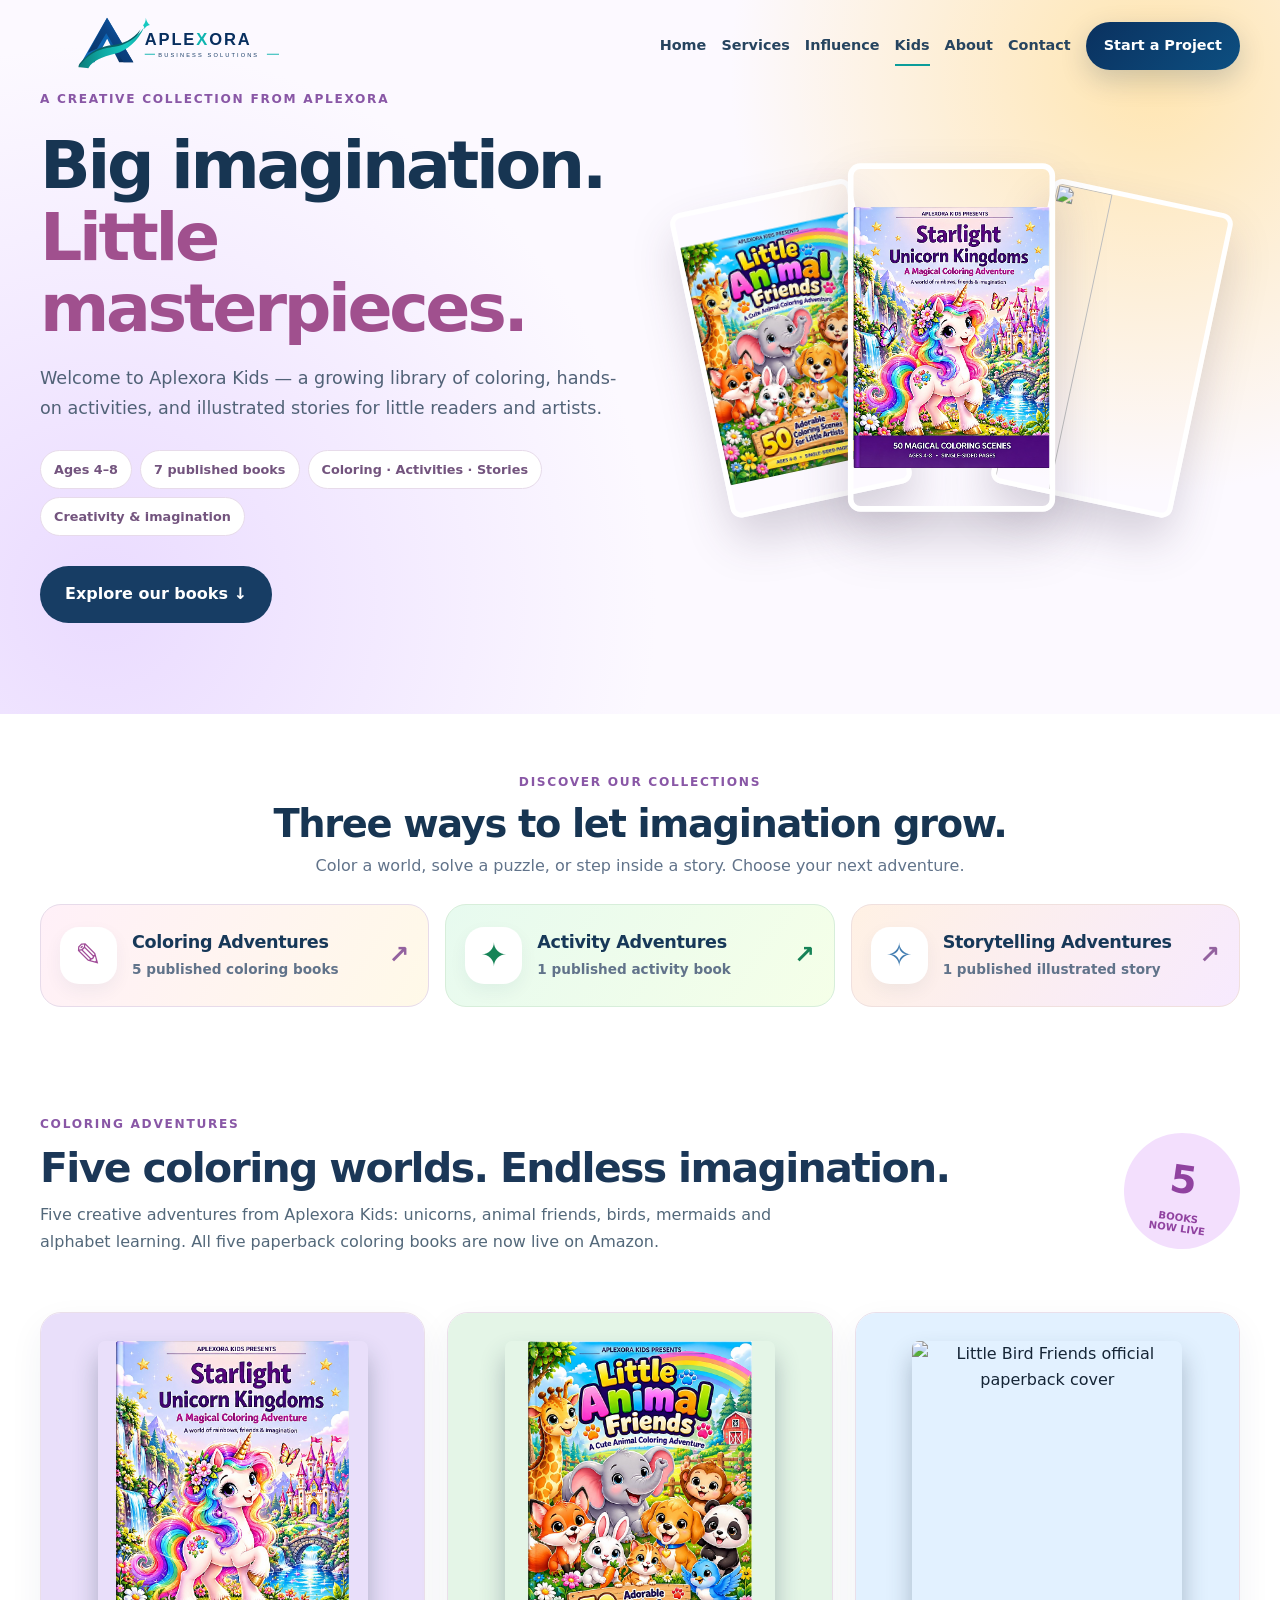
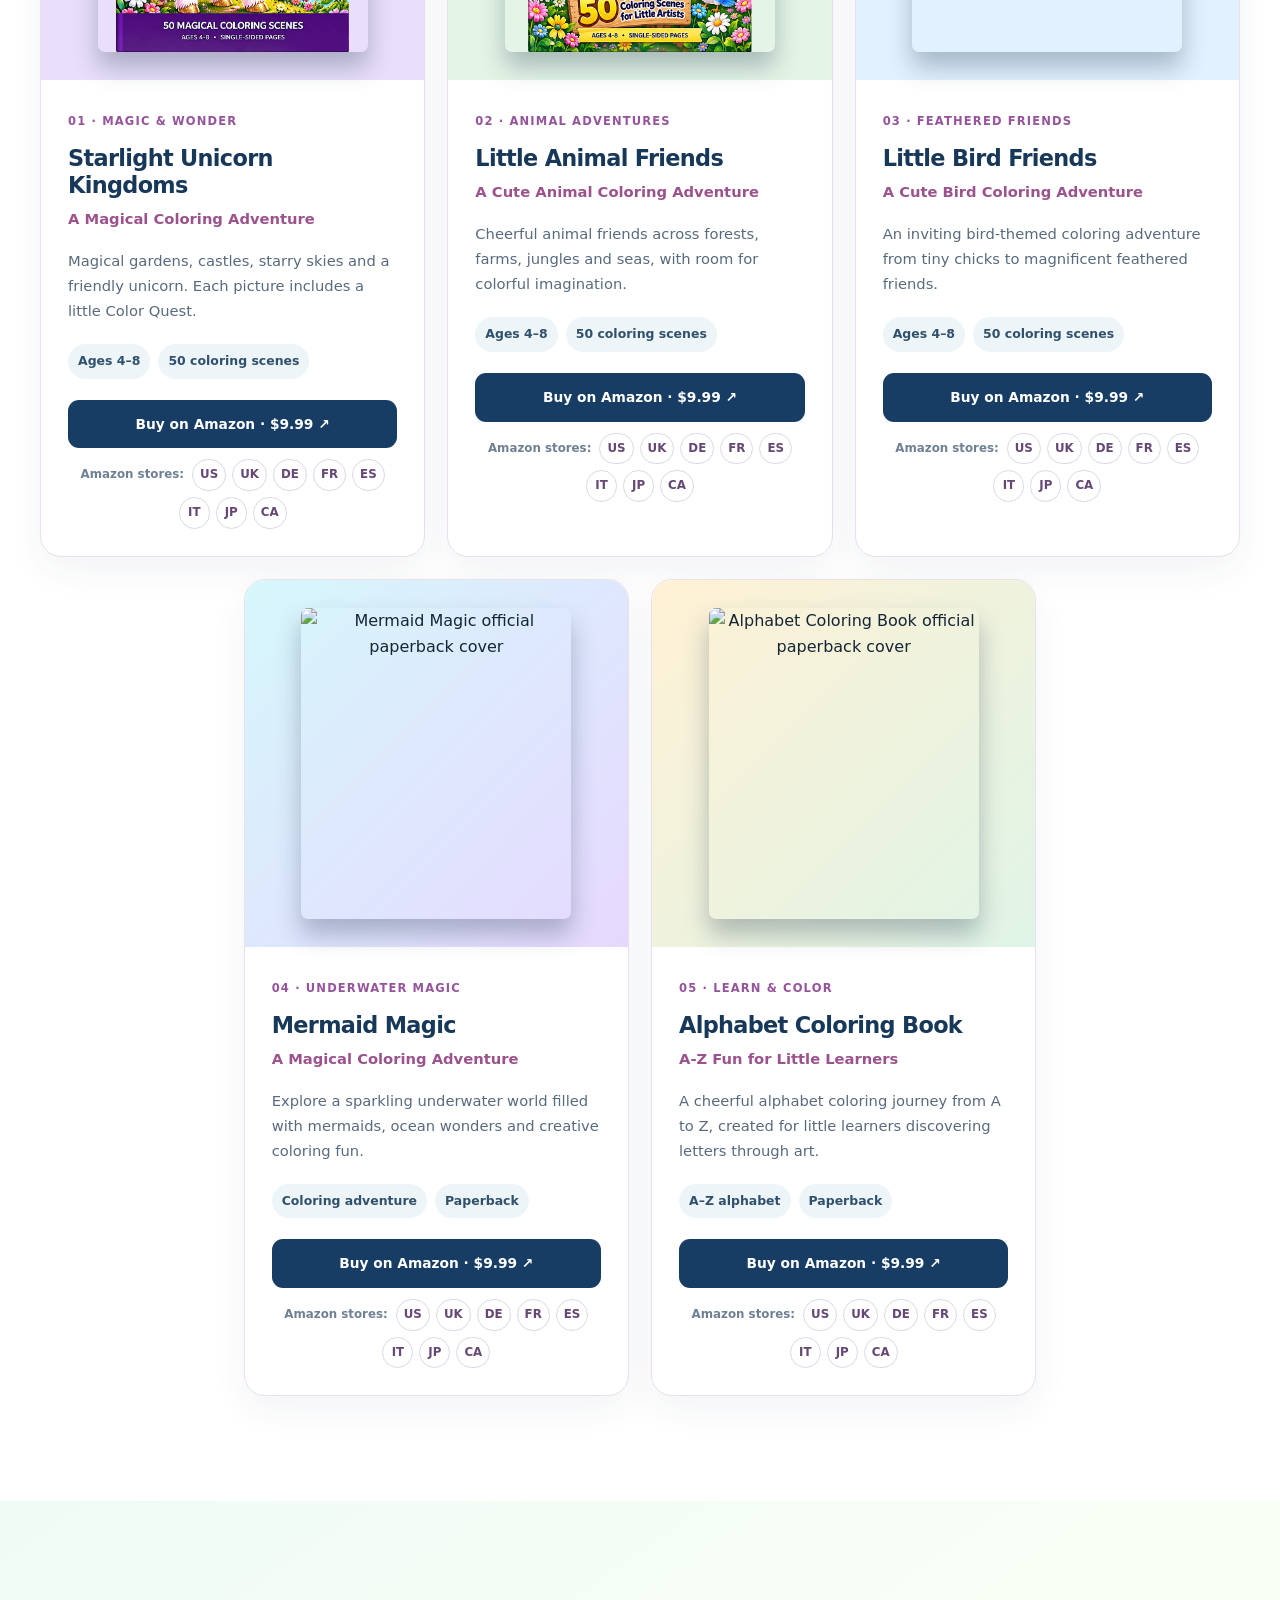
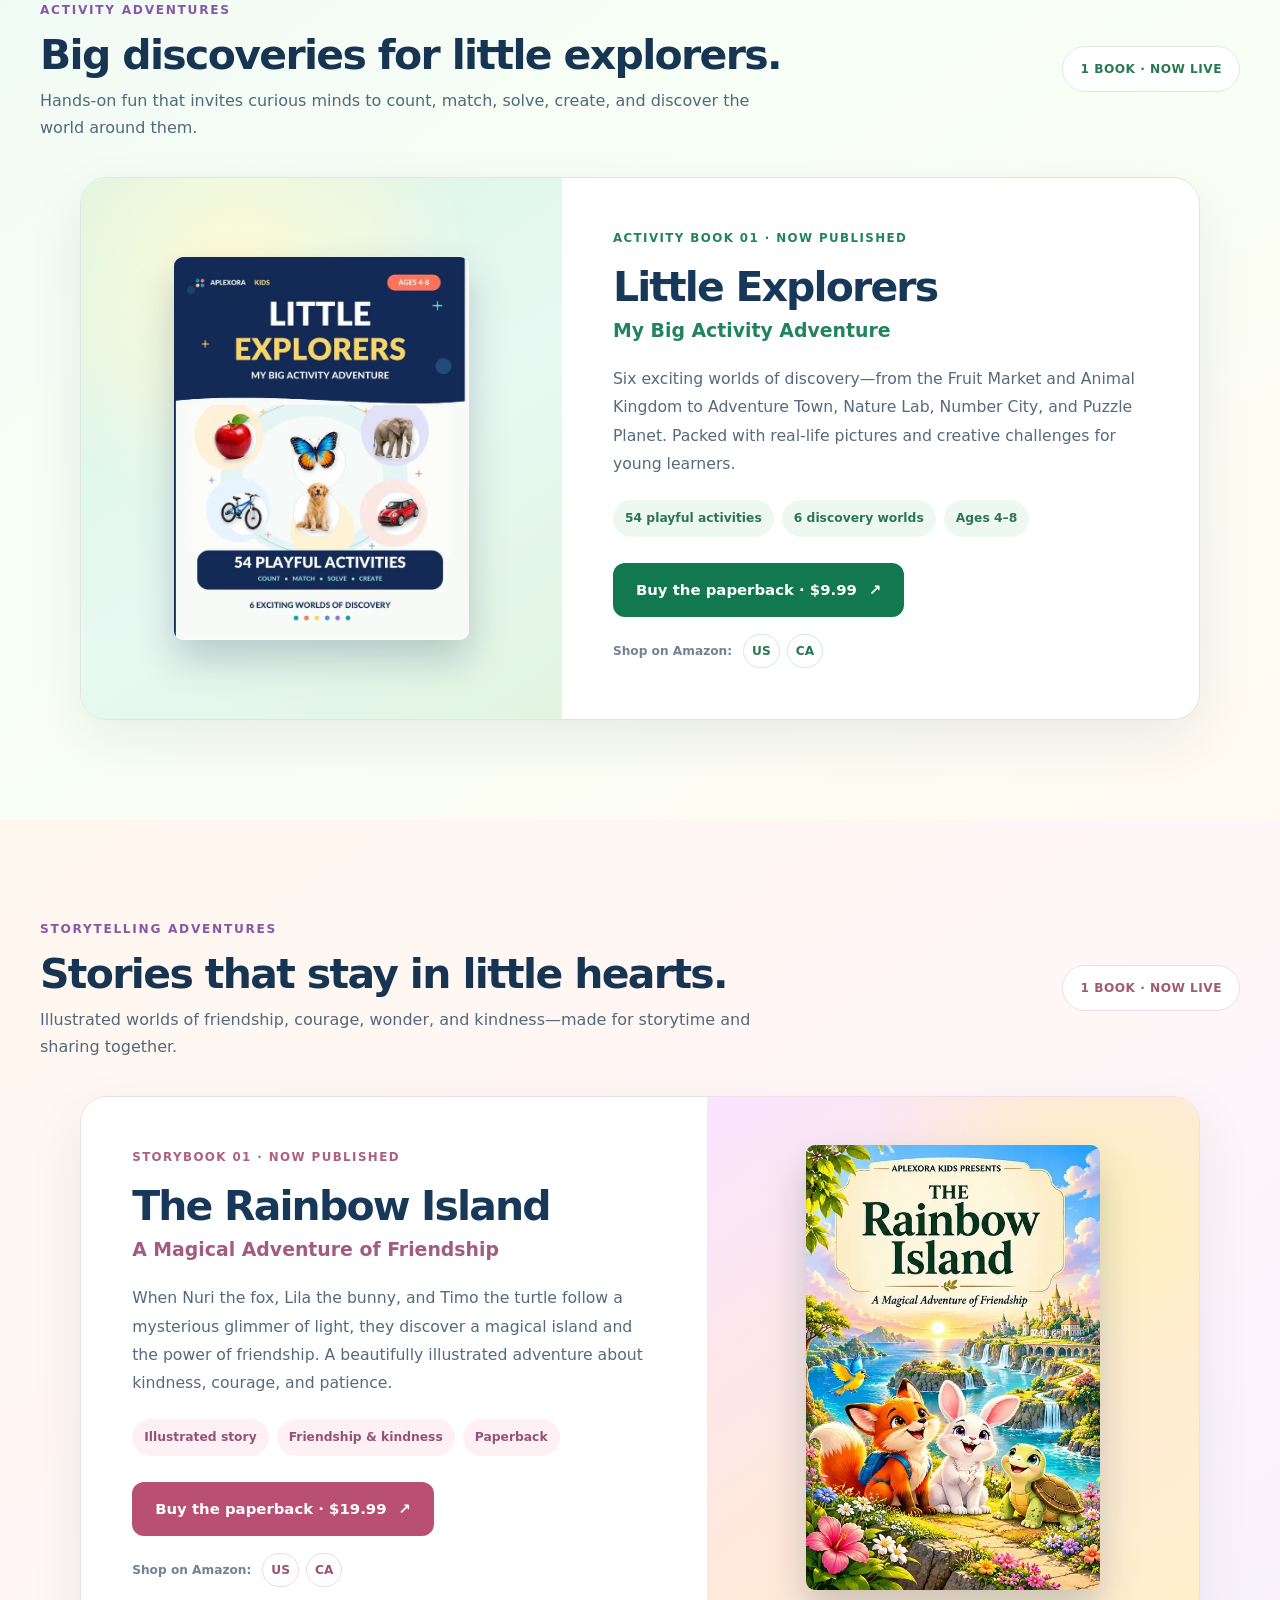
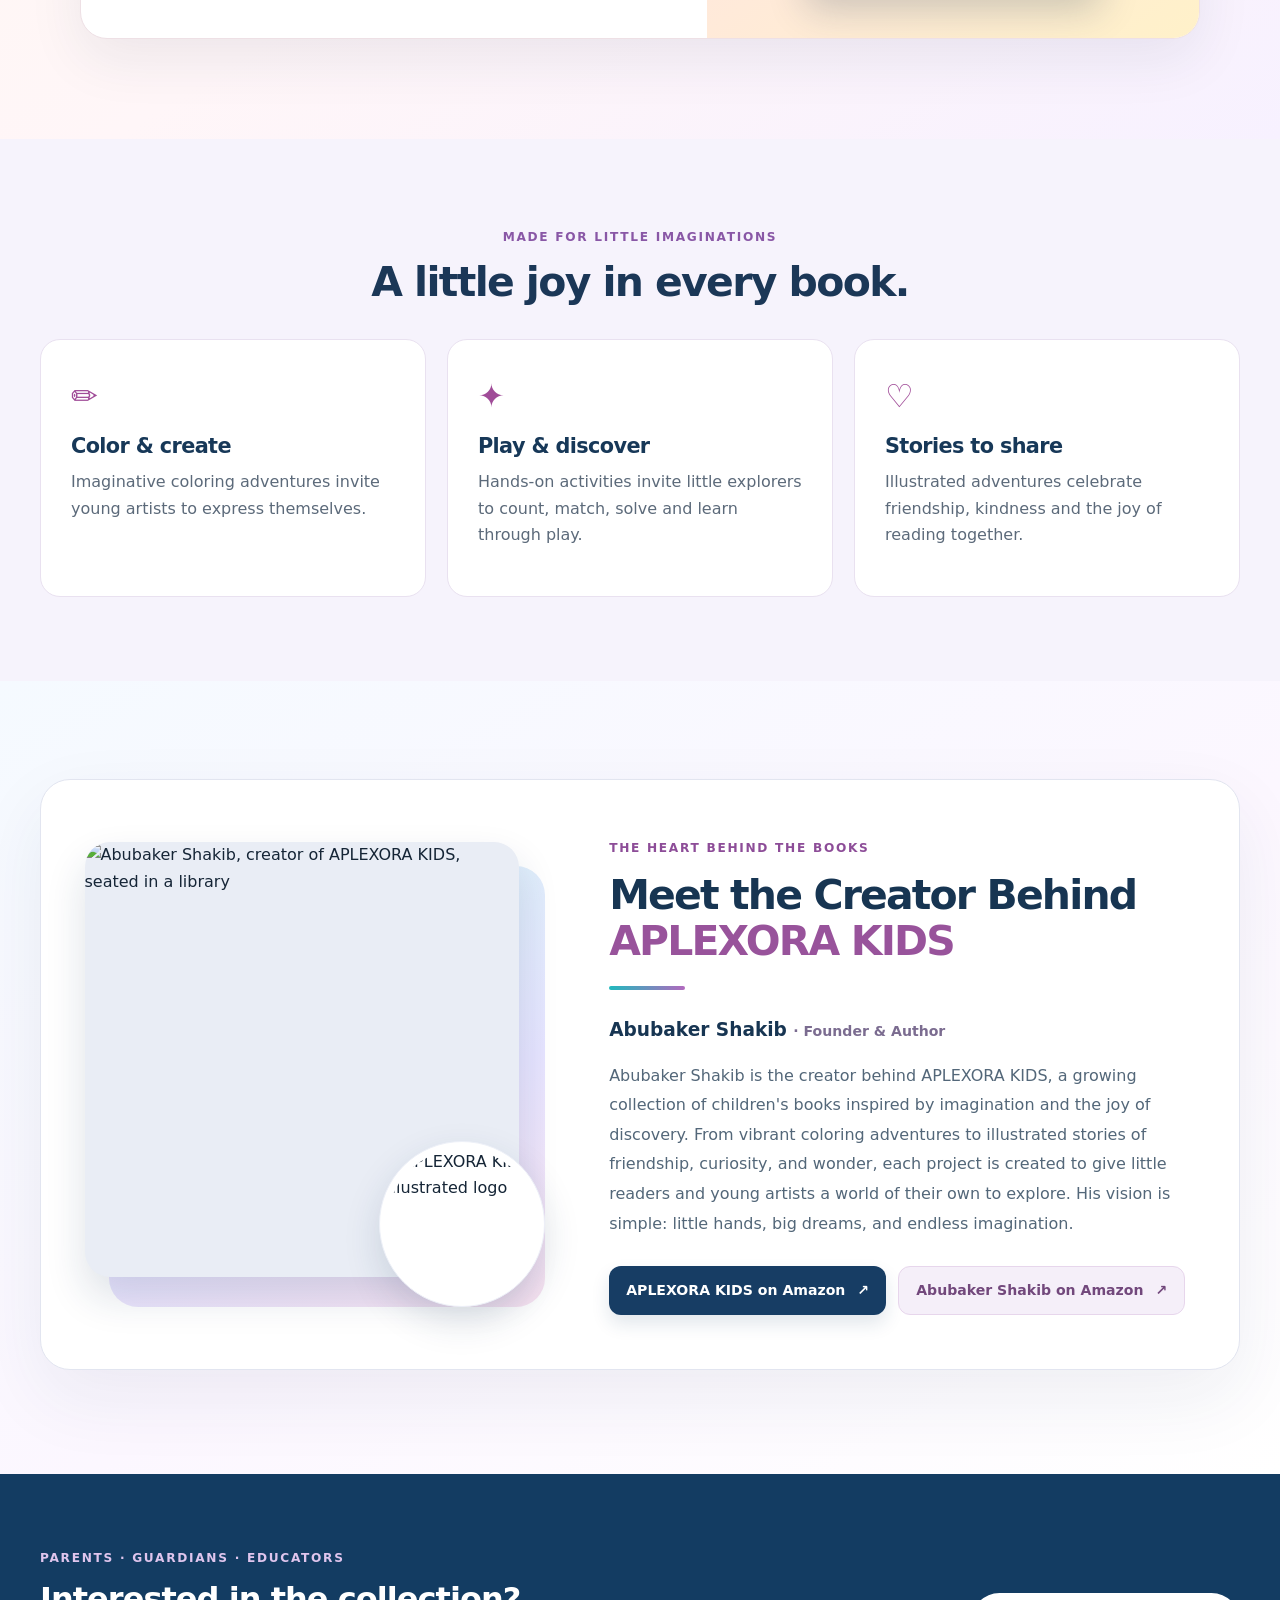
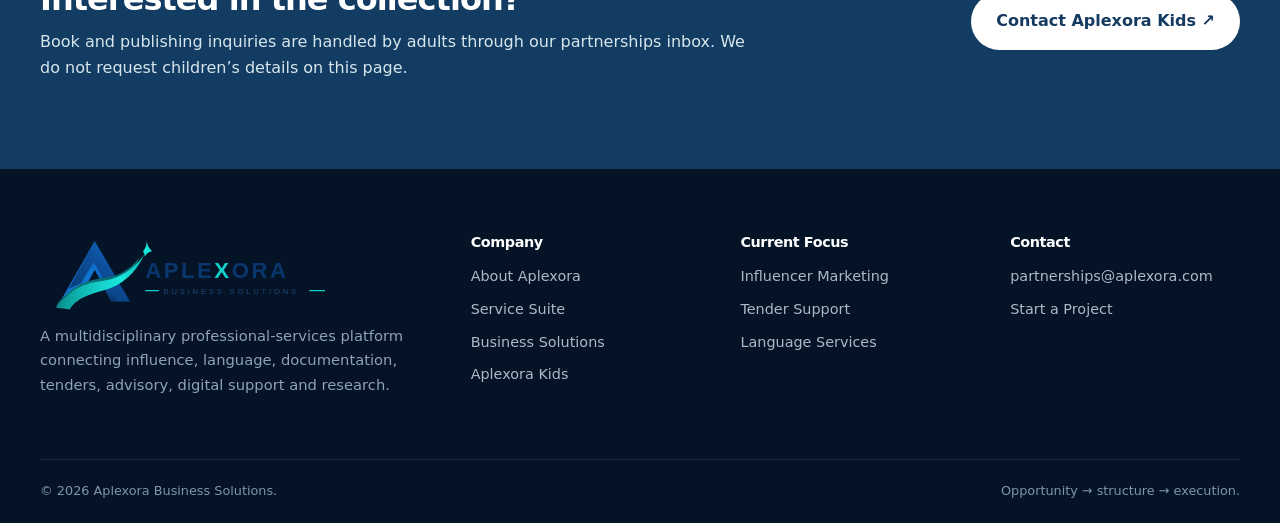
==== commit f26bd3ff: "Align Kids value highlights with coloring, activity and storytelling books" ====
--- a/kids/index.html
+++ b/kids/index.html
@@ -1 +1 @@
-<!doctype html><html lang="en"><head><meta charset="utf-8"><meta name="viewport" content="width=device-width,initial-scale=1"><script async src="https://www.googletagmanager.com/gtag/js?id=G-DZJTN5F0CT"></script><script>window.dataLayer=window.dataLayer||[];function gtag(){dataLayer.push(arguments);}gtag('js',new Date());gtag('config','G-DZJTN5F0CT');</script><title>Aplexora Kids | Coloring, Activity &amp; Storytelling Adventures</title><meta name="description" content="Explore seven published Aplexora Kids books: five coloring adventures, one activity adventure, and one illustrated friendship story."><link rel="canonical" href="https://aplexora.com/kids/"><link rel="icon" type="image/png" sizes="48x48" href="/assets/favicon-48x48.png"><link rel="icon" type="image/svg+xml" href="/assets/favicon.svg"><link rel="shortcut icon" href="/favicon.ico"><link rel="apple-touch-icon" href="/assets/favicon-180x180.png"><link rel="manifest" href="/site.webmanifest"><link rel="stylesheet" href="/assets/styles.css"><link rel="stylesheet" href="/assets/growth.css"><link rel="stylesheet" href="/assets/kids.css?v=20261023-three-collections-final"><meta name="theme-color" content="#0b396c"><meta property="og:type" content="website"><meta property="og:site_name" content="Aplexora"><meta property="og:title" content="Aplexora Kids | Coloring, Activity &amp; Storytelling Adventures"><meta property="og:description" content="Explore seven published Aplexora Kids books: five coloring adventures, one activity adventure, and one illustrated friendship story."><meta property="og:url" content="https://aplexora.com/kids/"><meta property="og:image" content="https://aplexora.com/assets/kids-social-1200x630.svg"><meta name="twitter:card" content="summary_large_image"><meta name="twitter:image" content="https://aplexora.com/assets/kids-social-1200x630.svg"><script type="application/ld+json">{"@context":"https://schema.org","@graph":[{"@context":"https://schema.org","@type":"BreadcrumbList","itemListElement":[{"@type":"ListItem","position":1,"name":"Home","item":"https://aplexora.com/"},{"@type":"ListItem","position":2,"name":"Aplexora Kids","item":"https://aplexora.com/kids/"}]},{"@type":"CollectionPage","@id":"https://aplexora.com/kids/#collection","name":"Aplexora Kids Coloring, Activity and Storybook Collection","url":"https://aplexora.com/kids/","description":"Explore seven published Aplexora Kids books: five coloring adventures, one activity adventure, and one illustrated friendship story.","publisher":{"@id":"https://aplexora.com/#organization"},"hasPart":[{"@type":"CreativeWork","name":"Starlight Unicorn Kingdoms","description":"A Magical Coloring Adventure"},{"@type":"CreativeWork","name":"Little Animal Friends","description":"A Cute Animal Coloring Adventure"},{"@type":"CreativeWork","name":"Little Bird Friends","description":"A Cute Bird Coloring Adventure"},{"@type":"CreativeWork","name":"Mermaid Magic","description":"A Magical Coloring Adventure"},{"@type":"CreativeWork","name":"Alphabet Coloring Book","description":"A-Z Fun for Little Learners"},{"@type":"Book","name":"Little Explorers: My Big Activity Adventure","description":"54 playful activities across six worlds for ages 4–8.","url":"https://www.amazon.com/dp/B0HP239JQ5","author":{"@type":"Person","name":"Abubaker Shakib"}},{"@type":"Book","name":"The Rainbow Island: A Magical Adventure of Friendship","description":"An illustrated adventure about Nuri, Lila and Timo discovering the magic of friendship.","url":"https://www.amazon.com/dp/B0HP1DWML7","author":{"@type":"Person","name":"Abubaker Shakib"}}]}]}</script></head><body><header class="header"><div class="container header__row"><a class="brand" href="/" aria-label="Aplexora home"><img src="/assets/aplexora-logo.svg" alt="Aplexora Business Solutions"></a><nav class="nav" id="main-navigation" aria-label="Primary navigation"><a  href="/">Home</a><a  href="/services/">Services</a><a  href="/influence/">Influence</a><a class="active" href="/kids/">Kids</a><a  href="/about/">About</a><a  href="/contact/">Contact</a><a class="nav-cta" href="/contact/#project">Start a Project</a></nav><button class="menu-btn" aria-label="Open navigation" aria-expanded="false" aria-controls="main-navigation"><span></span></button></div></header><main><section class="kids-hero"><div class="container kids-hero__inner"><div><span class="kids-eyebrow">A CREATIVE COLLECTION FROM APLEXORA</span><h1>Big imagination.<br><span>Little masterpieces.</span></h1><p>Welcome to Aplexora Kids — a growing library of coloring, hands-on activities, and illustrated stories for little readers and artists.</p><div class="kids-tags"><span>Ages 4–8</span><span>7 published books</span><span>Coloring · Activities · Stories</span><span>Creativity &amp; imagination</span></div><a class="kids-button" href="#book-categories">Explore our books ↓</a></div><div class="kids-hero__art" aria-hidden="true"><img src="/assets/kids-little-animal-hq.webp?v=20261013-final" alt="" width="240" height="311"><img src="/assets/kids-starlight-unicorn-hq.webp?v=20261013-final" alt="" width="240" height="311"><img src="https://images-na.ssl-images-amazon.com/images/P/B0HMX6NRQM.01.L.jpg" alt="" width="240" height="311"></div></div></section><section class="kids-categories" id="book-categories" aria-label="Explore Aplexora Kids collections"><div class="container"><div class="kids-categories__intro"><span class="kids-eyebrow">DISCOVER OUR COLLECTIONS</span><h2>Three ways to let imagination grow.</h2><p>Color a world, solve a puzzle, or step inside a story. Choose your next adventure.</p></div><div class="kids-categories__grid"><a class="kids-category kids-category--color" href="#collection"><span class="kids-category__icon" aria-hidden="true">✎</span><span class="kids-category__copy"><strong>Coloring Adventures</strong><small>5 published coloring books</small></span><span class="kids-category__arrow" aria-hidden="true">↗</span></a><a class="kids-category kids-category--activity" href="#activitybooks"><span class="kids-category__icon" aria-hidden="true">✦</span><span class="kids-category__copy"><strong>Activity Adventures</strong><small>1 published activity book</small></span><span class="kids-category__arrow" aria-hidden="true">↗</span></a><a class="kids-category kids-category--story" href="#storybooks"><span class="kids-category__icon" aria-hidden="true">✧</span><span class="kids-category__copy"><strong>Storytelling Adventures</strong><small>1 published illustrated story</small></span><span class="kids-category__arrow" aria-hidden="true">↗</span></a></div></div></section><section class="kids-section" id="collection"><div class="container"><div class="kids-section__top"><div><span class="kids-eyebrow">COLORING ADVENTURES</span><h2>Five coloring worlds. Endless imagination.</h2><p>Five creative adventures from Aplexora Kids: unicorns, animal friends, birds, mermaids and alphabet learning. All five paperback coloring books are now live on Amazon.</p></div><div class="kids-sticker">5<small>BOOKS<br>NOW LIVE</small></div></div><div class="kids-books"><article class="kids-book"><div class="kids-book__cover kids-book__cover--unicorn"><img src="/assets/kids-starlight-unicorn-hq.webp?v=20261013-final" alt="Starlight Unicorn Kingdoms colorful book cover" width="240" height="311" loading="lazy"></div><div class="kids-book__info"><span class="kids-book__eyebrow">01 · Magic &amp; wonder</span><h3>Starlight Unicorn Kingdoms</h3><p class="kids-book__subtitle">A Magical Coloring Adventure</p><p>Magical gardens, castles, starry skies and a friendly unicorn. Each picture includes a little Color Quest.</p><div class="kids-book__meta"><span>Ages 4–8</span><span>50 coloring scenes</span></div><div class="kids-book__buybox"><a class="kids-book__buy" href="https://www.amazon.com/dp/B0HLN1DFBB" target="_blank" rel="noopener">Buy on Amazon · $9.99 ↗</a><div class="kids-book__markets" aria-label="Amazon stores"><span>Amazon stores:</span><a href="https://www.amazon.com/dp/B0HLN1DFBB" target="_blank" rel="noopener">US</a><a href="https://www.amazon.co.uk/dp/B0HLN1DFBB" target="_blank" rel="noopener">UK</a><a href="https://www.amazon.de/dp/B0HLN1DFBB" target="_blank" rel="noopener">DE</a><a href="https://www.amazon.fr/dp/B0HLN1DFBB" target="_blank" rel="noopener">FR</a><a href="https://www.amazon.es/dp/B0HLN1DFBB" target="_blank" rel="noopener">ES</a><a href="https://www.amazon.it/dp/B0HLN1DFBB" target="_blank" rel="noopener">IT</a><a href="https://www.amazon.co.jp/dp/B0HLN1DFBB" target="_blank" rel="noopener">JP</a><a href="https://www.amazon.ca/dp/B0HLN1DFBB" target="_blank" rel="noopener">CA</a></div></div></div></article><article class="kids-book"><div class="kids-book__cover kids-book__cover--animals"><img src="/assets/kids-little-animal-hq.webp?v=20261013-final" alt="Little Animal Friends colorful book cover" width="240" height="311" loading="lazy"></div><div class="kids-book__info"><span class="kids-book__eyebrow">02 · Animal adventures</span><h3>Little Animal Friends</h3><p class="kids-book__subtitle">A Cute Animal Coloring Adventure</p><p>Cheerful animal friends across forests, farms, jungles and seas, with room for colorful imagination.</p><div class="kids-book__meta"><span>Ages 4–8</span><span>50 coloring scenes</span></div><div class="kids-book__buybox"><a class="kids-book__buy" href="https://www.amazon.com/dp/B0HMSB1ZLM" target="_blank" rel="noopener">Buy on Amazon · $9.99 ↗</a><div class="kids-book__markets" aria-label="Amazon stores"><span>Amazon stores:</span><a href="https://www.amazon.com/dp/B0HMSB1ZLM" target="_blank" rel="noopener">US</a><a href="https://www.amazon.co.uk/dp/B0HMSB1ZLM" target="_blank" rel="noopener">UK</a><a href="https://www.amazon.de/dp/B0HMSB1ZLM" target="_blank" rel="noopener">DE</a><a href="https://www.amazon.fr/dp/B0HMSB1ZLM" target="_blank" rel="noopener">FR</a><a href="https://www.amazon.es/dp/B0HMSB1ZLM" target="_blank" rel="noopener">ES</a><a href="https://www.amazon.it/dp/B0HMSB1ZLM" target="_blank" rel="noopener">IT</a><a href="https://www.amazon.co.jp/dp/B0HMSB1ZLM" target="_blank" rel="noopener">JP</a><a href="https://www.amazon.ca/dp/B0HMSB1ZLM" target="_blank" rel="noopener">CA</a></div></div></div></article><article class="kids-book"><div class="kids-book__cover kids-book__cover--birds"><img src="https://images-na.ssl-images-amazon.com/images/P/B0HMX6NRQM.01.L.jpg" alt="Little Bird Friends official paperback cover" width="240" height="311" loading="lazy"></div><div class="kids-book__info"><span class="kids-book__eyebrow">03 · Feathered friends</span><h3>Little Bird Friends</h3><p class="kids-book__subtitle">A Cute Bird Coloring Adventure</p><p>An inviting bird-themed coloring adventure from tiny chicks to magnificent feathered friends.</p><div class="kids-book__meta"><span>Ages 4–8</span><span>50 coloring scenes</span></div><div class="kids-book__buybox"><a class="kids-book__buy" href="https://www.amazon.com/dp/B0HMX6NRQM" target="_blank" rel="noopener">Buy on Amazon · $9.99 ↗</a><div class="kids-book__markets" aria-label="Amazon stores"><span>Amazon stores:</span><a href="https://www.amazon.com/dp/B0HMX6NRQM" target="_blank" rel="noopener">US</a><a href="https://www.amazon.co.uk/dp/B0HMX6NRQM" target="_blank" rel="noopener">UK</a><a href="https://www.amazon.de/dp/B0HMX6NRQM" target="_blank" rel="noopener">DE</a><a href="https://www.amazon.fr/dp/B0HMX6NRQM" target="_blank" rel="noopener">FR</a><a href="https://www.amazon.es/dp/B0HMX6NRQM" target="_blank" rel="noopener">ES</a><a href="https://www.amazon.it/dp/B0HMX6NRQM" target="_blank" rel="noopener">IT</a><a href="https://www.amazon.co.jp/dp/B0HMX6NRQM" target="_blank" rel="noopener">JP</a><a href="https://www.amazon.ca/dp/B0HMX6NRQM" target="_blank" rel="noopener">CA</a></div></div></div></article><article class="kids-book"><div class="kids-book__cover kids-book__cover--mermaid"><img src="https://images-na.ssl-images-amazon.com/images/P/B0HMXFBHJY.01.L.jpg" alt="Mermaid Magic official paperback cover" width="240" height="311" loading="lazy"></div><div class="kids-book__info"><span class="kids-book__eyebrow">04 · Underwater magic</span><h3>Mermaid Magic</h3><p class="kids-book__subtitle">A Magical Coloring Adventure</p><p>Explore a sparkling underwater world filled with mermaids, ocean wonders and creative coloring fun.</p><div class="kids-book__meta"><span>Coloring adventure</span><span>Paperback</span></div><div class="kids-book__buybox"><a class="kids-book__buy" href="https://www.amazon.com/dp/B0HMXFBHJY" target="_blank" rel="noopener">Buy on Amazon · $9.99 ↗</a><div class="kids-book__markets" aria-label="Amazon stores"><span>Amazon stores:</span><a href="https://www.amazon.com/dp/B0HMXFBHJY" target="_blank" rel="noopener">US</a><a href="https://www.amazon.co.uk/dp/B0HMXFBHJY" target="_blank" rel="noopener">UK</a><a href="https://www.amazon.de/dp/B0HMXFBHJY" target="_blank" rel="noopener">DE</a><a href="https://www.amazon.fr/dp/B0HMXFBHJY" target="_blank" rel="noopener">FR</a><a href="https://www.amazon.es/dp/B0HMXFBHJY" target="_blank" rel="noopener">ES</a><a href="https://www.amazon.it/dp/B0HMXFBHJY" target="_blank" rel="noopener">IT</a><a href="https://www.amazon.co.jp/dp/B0HMXFBHJY" target="_blank" rel="noopener">JP</a><a href="https://www.amazon.ca/dp/B0HMXFBHJY" target="_blank" rel="noopener">CA</a></div></div></div></article><article class="kids-book"><div class="kids-book__cover kids-book__cover--alphabet"><img src="https://images-na.ssl-images-amazon.com/images/P/B0HMX2MBBD.01.L.jpg" alt="Alphabet Coloring Book official paperback cover" width="240" height="311" loading="lazy"></div><div class="kids-book__info"><span class="kids-book__eyebrow">05 · Learn &amp; color</span><h3>Alphabet Coloring Book</h3><p class="kids-book__subtitle">A-Z Fun for Little Learners</p><p>A cheerful alphabet coloring journey from A to Z, created for little learners discovering letters through art.</p><div class="kids-book__meta"><span>A–Z alphabet</span><span>Paperback</span></div><div class="kids-book__buybox"><a class="kids-book__buy" href="https://www.amazon.com/dp/B0HMX2MBBD" target="_blank" rel="noopener">Buy on Amazon · $9.99 ↗</a><div class="kids-book__markets" aria-label="Amazon stores"><span>Amazon stores:</span><a href="https://www.amazon.com/dp/B0HMX2MBBD" target="_blank" rel="noopener">US</a><a href="https://www.amazon.co.uk/dp/B0HMX2MBBD" target="_blank" rel="noopener">UK</a><a href="https://www.amazon.de/dp/B0HMX2MBBD" target="_blank" rel="noopener">DE</a><a href="https://www.amazon.fr/dp/B0HMX2MBBD" target="_blank" rel="noopener">FR</a><a href="https://www.amazon.es/dp/B0HMX2MBBD" target="_blank" rel="noopener">ES</a><a href="https://www.amazon.it/dp/B0HMX2MBBD" target="_blank" rel="noopener">IT</a><a href="https://www.amazon.co.jp/dp/B0HMX2MBBD" target="_blank" rel="noopener">JP</a><a href="https://www.amazon.ca/dp/B0HMX2MBBD" target="_blank" rel="noopener">CA</a></div></div></div></article></div></div></section><section class="kids-feature-section kids-feature-section--activity" id="activitybooks" aria-labelledby="kids-activity-heading"><div class="container"><div class="kids-feature__heading"><div><span class="kids-eyebrow">ACTIVITY ADVENTURES</span><h2 id="kids-activity-heading">Big discoveries for little explorers.</h2><p>Hands-on fun that invites curious minds to count, match, solve, create, and discover the world around them.</p></div><span class="kids-feature__note">1 BOOK · NOW LIVE</span></div><article class="kids-feature kids-feature--activity"><div class="kids-feature__visual"><img src="/assets/kids-little-explorers-cover.webp?v=20261023" alt="Little Explorers: My Big Activity Adventure original paperback front cover, featuring real-life objects and 54 playful activities" width="660" height="857" loading="lazy" decoding="async"></div><div class="kids-feature__body"><span class="kids-feature__eyebrow">ACTIVITY BOOK 01 · NOW PUBLISHED</span><h3>Little Explorers</h3><p class="kids-feature__subtitle">My Big Activity Adventure</p><p>Six exciting worlds of discovery—from the Fruit Market and Animal Kingdom to Adventure Town, Nature Lab, Number City, and Puzzle Planet. Packed with real-life pictures and creative challenges for young learners.</p><div class="kids-feature__chips"><span>54 playful activities</span><span>6 discovery worlds</span><span>Ages 4–8</span></div><a class="kids-feature__buy" href="https://www.amazon.com/dp/B0HP239JQ5" target="_blank" rel="noopener noreferrer">Buy the paperback · $9.99 <span aria-hidden="true">↗</span></a><div class="kids-feature__markets" aria-label="Verified Amazon stores"><span>Shop on Amazon:</span><a href="https://www.amazon.com/dp/B0HP239JQ5" target="_blank" rel="noopener noreferrer" aria-label="Shop on Amazon US">US</a><a href="https://www.amazon.ca/dp/B0HP239JQ5" target="_blank" rel="noopener noreferrer" aria-label="Shop on Amazon Canada">CA</a></div></div></article></div></section><section class="kids-feature-section kids-feature-section--story" id="storybooks" aria-labelledby="kids-story-heading"><div class="container"><div class="kids-feature__heading"><div><span class="kids-eyebrow">STORYTELLING ADVENTURES</span><h2 id="kids-story-heading">Stories that stay in little hearts.</h2><p>Illustrated worlds of friendship, courage, wonder, and kindness—made for storytime and sharing together.</p></div><span class="kids-feature__note">1 BOOK · NOW LIVE</span></div><article class="kids-feature kids-feature--story"><div class="kids-feature__visual"><img src="/assets/kids-rainbow-island-cover.webp?v=20261023" alt="The Rainbow Island: A Magical Adventure of Friendship original paperback front cover, featuring Nuri the fox, Lila the bunny and Timo the turtle" width="540" height="817" loading="lazy" decoding="async"></div><div class="kids-feature__body"><span class="kids-feature__eyebrow">STORYBOOK 01 · NOW PUBLISHED</span><h3>The Rainbow Island</h3><p class="kids-feature__subtitle">A Magical Adventure of Friendship</p><p>When Nuri the fox, Lila the bunny, and Timo the turtle follow a mysterious glimmer of light, they discover a magical island and the power of friendship. A beautifully illustrated adventure about kindness, courage, and patience.</p><div class="kids-feature__chips"><span>Illustrated story</span><span>Friendship &amp; kindness</span><span>Paperback</span></div><a class="kids-feature__buy" href="https://www.amazon.com/dp/B0HP1DWML7" target="_blank" rel="noopener noreferrer">Buy the paperback · $19.99 <span aria-hidden="true">↗</span></a><div class="kids-feature__markets" aria-label="Verified Amazon stores"><span>Shop on Amazon:</span><a href="https://www.amazon.com/dp/B0HP1DWML7" target="_blank" rel="noopener noreferrer" aria-label="Shop on Amazon US">US</a><a href="https://www.amazon.ca/dp/B0HP1DWML7" target="_blank" rel="noopener noreferrer" aria-label="Shop on Amazon Canada">CA</a></div></div></article></div></section><section class="kids-value"><div class="container"><div class="kids-value__heading"><span class="kids-eyebrow">MADE FOR LITTLE IMAGINATIONS</span><h2>A little joy in every book.</h2></div><div class="kids-value__grid"><div><span aria-hidden="true">✏</span><h3>Color &amp; create</h3><p>Imaginative coloring adventures invite young artists to express themselves.</p></div><div><span aria-hidden="true">✦</span><h3>Stories to discover</h3><p>Illustrated adventures bring characters, friendship and discovery to storytime.</p></div><div><span aria-hidden="true">♡</span><h3>More to explore</h3><p>From coloring pages and playful puzzles to illustrated tales, our children's collection keeps growing.</p></div></div></div></section><section class="kids-creator" id="authors" aria-labelledby="kids-creator-heading"><div class="container"><div class="kids-creator__panel"><div class="kids-creator__visual"><div class="kids-creator__portrait-frame"><img class="kids-creator__portrait" src="https://d2ol7oe51mr4n9.cloudfront.net/user_3JrUqCIiuFweMBb8ZwUpwG0pIx8/4c562027-68d1-42a0-9ac8-59644f321647.png" alt="Abubaker Shakib, creator of APLEXORA KIDS, seated in a library" width="1254" height="1254" loading="lazy" decoding="async"></div><div class="kids-creator__brand-mark"><img src="https://d2ol7oe51mr4n9.cloudfront.net/user_3JrUqCIiuFweMBb8ZwUpwG0pIx8/8e953302-9442-4c2e-9684-0aee75d01a26.webp" alt="APLEXORA KIDS illustrated logo" width="480" height="480" loading="lazy" decoding="async"></div></div><div class="kids-creator__content"><span class="kids-eyebrow">THE HEART BEHIND THE BOOKS</span><h2 id="kids-creator-heading">Meet the Creator Behind <span>APLEXORA KIDS</span></h2><div class="kids-creator__rule" aria-hidden="true"></div><p class="kids-creator__name">Abubaker Shakib <span>· Founder &amp; Author</span></p><p class="kids-creator__bio">Abubaker Shakib is the creator behind APLEXORA KIDS, a growing collection of children's books inspired by imagination and the joy of discovery. From vibrant coloring adventures to illustrated stories of friendship, curiosity, and wonder, each project is created to give little readers and young artists a world of their own to explore. His vision is simple: little hands, big dreams, and endless imagination.</p><div class="kids-creator__links" aria-label="Explore our Amazon author profiles"><a class="kids-creator__link kids-creator__link--primary" href="https://www.amazon.com/author/aplexorakids" target="_blank" rel="noopener noreferrer">APLEXORA KIDS on Amazon <span aria-hidden="true">↗</span></a><a class="kids-creator__link kids-creator__link--secondary" href="https://www.amazon.com/author/abubakershakib" target="_blank" rel="noopener noreferrer">Abubaker Shakib on Amazon <span aria-hidden="true">↗</span></a></div></div></div></div></section><section class="kids-contact"><div class="container kids-contact__inner"><div><span class="kids-eyebrow">PARENTS · GUARDIANS · EDUCATORS</span><h2>Interested in the collection?</h2><p>Book and publishing inquiries are handled by adults through our partnerships inbox. We do not request children’s details on this page.</p></div><a class="kids-button kids-button--light" href="/contact/?topic=kids#project">Contact Aplexora Kids ↗</a></div></section></main><footer class="footer"><div class="container"><div class="footer__grid"><div><img src="/assets/aplexora-logo.svg" alt="Aplexora Business Solutions"><p>A multidisciplinary professional-services platform connecting influence, language, documentation, tenders, advisory, digital support and research.</p></div><div><h4>Company</h4><div class="footer__links"><a href="/about/">About Aplexora</a><a href="/services/">Service Suite</a><a href="/solutions/">Business Solutions</a><a href="/kids/">Aplexora Kids</a></div></div><div><h4>Current Focus</h4><div class="footer__links"><a href="/influence/">Influencer Marketing</a><a href="/services/#tender">Tender Support</a><a href="/services/#language">Language Services</a></div></div><div><h4>Contact</h4><div class="footer__links"><a href="https://mail.google.com/mail/?view=cm&fs=1&to=partnerships%40aplexora.com&su=Aplexora%20Business%20Inquiry" target="_blank" rel="noopener">partnerships@aplexora.com</a><a href="/contact/#project">Start a Project</a></div></div></div><div class="footer__bottom"><span>© 2026 Aplexora Business Solutions.</span><span>Opportunity → structure → execution.</span></div></div></footer><script src="/assets/script.js"></script></body></html>+<!doctype html><html lang="en"><head><meta charset="utf-8"><meta name="viewport" content="width=device-width,initial-scale=1"><script async src="https://www.googletagmanager.com/gtag/js?id=G-DZJTN5F0CT"></script><script>window.dataLayer=window.dataLayer||[];function gtag(){dataLayer.push(arguments);}gtag('js',new Date());gtag('config','G-DZJTN5F0CT');</script><title>Aplexora Kids | Coloring, Activity &amp; Storytelling Adventures</title><meta name="description" content="Explore seven published Aplexora Kids books: five coloring adventures, one activity adventure, and one illustrated friendship story."><link rel="canonical" href="https://aplexora.com/kids/"><link rel="icon" type="image/png" sizes="48x48" href="/assets/favicon-48x48.png"><link rel="icon" type="image/svg+xml" href="/assets/favicon.svg"><link rel="shortcut icon" href="/favicon.ico"><link rel="apple-touch-icon" href="/assets/favicon-180x180.png"><link rel="manifest" href="/site.webmanifest"><link rel="stylesheet" href="/assets/styles.css"><link rel="stylesheet" href="/assets/growth.css"><link rel="stylesheet" href="/assets/kids.css?v=20261023-three-collections-final"><meta name="theme-color" content="#0b396c"><meta property="og:type" content="website"><meta property="og:site_name" content="Aplexora"><meta property="og:title" content="Aplexora Kids | Coloring, Activity &amp; Storytelling Adventures"><meta property="og:description" content="Explore seven published Aplexora Kids books: five coloring adventures, one activity adventure, and one illustrated friendship story."><meta property="og:url" content="https://aplexora.com/kids/"><meta property="og:image" content="https://aplexora.com/assets/kids-social-1200x630.svg"><meta name="twitter:card" content="summary_large_image"><meta name="twitter:image" content="https://aplexora.com/assets/kids-social-1200x630.svg"><script type="application/ld+json">{"@context":"https://schema.org","@graph":[{"@context":"https://schema.org","@type":"BreadcrumbList","itemListElement":[{"@type":"ListItem","position":1,"name":"Home","item":"https://aplexora.com/"},{"@type":"ListItem","position":2,"name":"Aplexora Kids","item":"https://aplexora.com/kids/"}]},{"@type":"CollectionPage","@id":"https://aplexora.com/kids/#collection","name":"Aplexora Kids Coloring, Activity and Storybook Collection","url":"https://aplexora.com/kids/","description":"Explore seven published Aplexora Kids books: five coloring adventures, one activity adventure, and one illustrated friendship story.","publisher":{"@id":"https://aplexora.com/#organization"},"hasPart":[{"@type":"CreativeWork","name":"Starlight Unicorn Kingdoms","description":"A Magical Coloring Adventure"},{"@type":"CreativeWork","name":"Little Animal Friends","description":"A Cute Animal Coloring Adventure"},{"@type":"CreativeWork","name":"Little Bird Friends","description":"A Cute Bird Coloring Adventure"},{"@type":"CreativeWork","name":"Mermaid Magic","description":"A Magical Coloring Adventure"},{"@type":"CreativeWork","name":"Alphabet Coloring Book","description":"A-Z Fun for Little Learners"},{"@type":"Book","name":"Little Explorers: My Big Activity Adventure","description":"54 playful activities across six worlds for ages 4–8.","url":"https://www.amazon.com/dp/B0HP239JQ5","author":{"@type":"Person","name":"Abubaker Shakib"}},{"@type":"Book","name":"The Rainbow Island: A Magical Adventure of Friendship","description":"An illustrated adventure about Nuri, Lila and Timo discovering the magic of friendship.","url":"https://www.amazon.com/dp/B0HP1DWML7","author":{"@type":"Person","name":"Abubaker Shakib"}}]}]}</script></head><body><header class="header"><div class="container header__row"><a class="brand" href="/" aria-label="Aplexora home"><img src="/assets/aplexora-logo.svg" alt="Aplexora Business Solutions"></a><nav class="nav" id="main-navigation" aria-label="Primary navigation"><a  href="/">Home</a><a  href="/services/">Services</a><a  href="/influence/">Influence</a><a class="active" href="/kids/">Kids</a><a  href="/about/">About</a><a  href="/contact/">Contact</a><a class="nav-cta" href="/contact/#project">Start a Project</a></nav><button class="menu-btn" aria-label="Open navigation" aria-expanded="false" aria-controls="main-navigation"><span></span></button></div></header><main><section class="kids-hero"><div class="container kids-hero__inner"><div><span class="kids-eyebrow">A CREATIVE COLLECTION FROM APLEXORA</span><h1>Big imagination.<br><span>Little masterpieces.</span></h1><p>Welcome to Aplexora Kids — a growing library of coloring, hands-on activities, and illustrated stories for little readers and artists.</p><div class="kids-tags"><span>Ages 4–8</span><span>7 published books</span><span>Coloring · Activities · Stories</span><span>Creativity &amp; imagination</span></div><a class="kids-button" href="#book-categories">Explore our books ↓</a></div><div class="kids-hero__art" aria-hidden="true"><img src="/assets/kids-little-animal-hq.webp?v=20261013-final" alt="" width="240" height="311"><img src="/assets/kids-starlight-unicorn-hq.webp?v=20261013-final" alt="" width="240" height="311"><img src="https://images-na.ssl-images-amazon.com/images/P/B0HMX6NRQM.01.L.jpg" alt="" width="240" height="311"></div></div></section><section class="kids-categories" id="book-categories" aria-label="Explore Aplexora Kids collections"><div class="container"><div class="kids-categories__intro"><span class="kids-eyebrow">DISCOVER OUR COLLECTIONS</span><h2>Three ways to let imagination grow.</h2><p>Color a world, solve a puzzle, or step inside a story. Choose your next adventure.</p></div><div class="kids-categories__grid"><a class="kids-category kids-category--color" href="#collection"><span class="kids-category__icon" aria-hidden="true">✎</span><span class="kids-category__copy"><strong>Coloring Adventures</strong><small>5 published coloring books</small></span><span class="kids-category__arrow" aria-hidden="true">↗</span></a><a class="kids-category kids-category--activity" href="#activitybooks"><span class="kids-category__icon" aria-hidden="true">✦</span><span class="kids-category__copy"><strong>Activity Adventures</strong><small>1 published activity book</small></span><span class="kids-category__arrow" aria-hidden="true">↗</span></a><a class="kids-category kids-category--story" href="#storybooks"><span class="kids-category__icon" aria-hidden="true">✧</span><span class="kids-category__copy"><strong>Storytelling Adventures</strong><small>1 published illustrated story</small></span><span class="kids-category__arrow" aria-hidden="true">↗</span></a></div></div></section><section class="kids-section" id="collection"><div class="container"><div class="kids-section__top"><div><span class="kids-eyebrow">COLORING ADVENTURES</span><h2>Five coloring worlds. Endless imagination.</h2><p>Five creative adventures from Aplexora Kids: unicorns, animal friends, birds, mermaids and alphabet learning. All five paperback coloring books are now live on Amazon.</p></div><div class="kids-sticker">5<small>BOOKS<br>NOW LIVE</small></div></div><div class="kids-books"><article class="kids-book"><div class="kids-book__cover kids-book__cover--unicorn"><img src="/assets/kids-starlight-unicorn-hq.webp?v=20261013-final" alt="Starlight Unicorn Kingdoms colorful book cover" width="240" height="311" loading="lazy"></div><div class="kids-book__info"><span class="kids-book__eyebrow">01 · Magic &amp; wonder</span><h3>Starlight Unicorn Kingdoms</h3><p class="kids-book__subtitle">A Magical Coloring Adventure</p><p>Magical gardens, castles, starry skies and a friendly unicorn. Each picture includes a little Color Quest.</p><div class="kids-book__meta"><span>Ages 4–8</span><span>50 coloring scenes</span></div><div class="kids-book__buybox"><a class="kids-book__buy" href="https://www.amazon.com/dp/B0HLN1DFBB" target="_blank" rel="noopener">Buy on Amazon · $9.99 ↗</a><div class="kids-book__markets" aria-label="Amazon stores"><span>Amazon stores:</span><a href="https://www.amazon.com/dp/B0HLN1DFBB" target="_blank" rel="noopener">US</a><a href="https://www.amazon.co.uk/dp/B0HLN1DFBB" target="_blank" rel="noopener">UK</a><a href="https://www.amazon.de/dp/B0HLN1DFBB" target="_blank" rel="noopener">DE</a><a href="https://www.amazon.fr/dp/B0HLN1DFBB" target="_blank" rel="noopener">FR</a><a href="https://www.amazon.es/dp/B0HLN1DFBB" target="_blank" rel="noopener">ES</a><a href="https://www.amazon.it/dp/B0HLN1DFBB" target="_blank" rel="noopener">IT</a><a href="https://www.amazon.co.jp/dp/B0HLN1DFBB" target="_blank" rel="noopener">JP</a><a href="https://www.amazon.ca/dp/B0HLN1DFBB" target="_blank" rel="noopener">CA</a></div></div></div></article><article class="kids-book"><div class="kids-book__cover kids-book__cover--animals"><img src="/assets/kids-little-animal-hq.webp?v=20261013-final" alt="Little Animal Friends colorful book cover" width="240" height="311" loading="lazy"></div><div class="kids-book__info"><span class="kids-book__eyebrow">02 · Animal adventures</span><h3>Little Animal Friends</h3><p class="kids-book__subtitle">A Cute Animal Coloring Adventure</p><p>Cheerful animal friends across forests, farms, jungles and seas, with room for colorful imagination.</p><div class="kids-book__meta"><span>Ages 4–8</span><span>50 coloring scenes</span></div><div class="kids-book__buybox"><a class="kids-book__buy" href="https://www.amazon.com/dp/B0HMSB1ZLM" target="_blank" rel="noopener">Buy on Amazon · $9.99 ↗</a><div class="kids-book__markets" aria-label="Amazon stores"><span>Amazon stores:</span><a href="https://www.amazon.com/dp/B0HMSB1ZLM" target="_blank" rel="noopener">US</a><a href="https://www.amazon.co.uk/dp/B0HMSB1ZLM" target="_blank" rel="noopener">UK</a><a href="https://www.amazon.de/dp/B0HMSB1ZLM" target="_blank" rel="noopener">DE</a><a href="https://www.amazon.fr/dp/B0HMSB1ZLM" target="_blank" rel="noopener">FR</a><a href="https://www.amazon.es/dp/B0HMSB1ZLM" target="_blank" rel="noopener">ES</a><a href="https://www.amazon.it/dp/B0HMSB1ZLM" target="_blank" rel="noopener">IT</a><a href="https://www.amazon.co.jp/dp/B0HMSB1ZLM" target="_blank" rel="noopener">JP</a><a href="https://www.amazon.ca/dp/B0HMSB1ZLM" target="_blank" rel="noopener">CA</a></div></div></div></article><article class="kids-book"><div class="kids-book__cover kids-book__cover--birds"><img src="https://images-na.ssl-images-amazon.com/images/P/B0HMX6NRQM.01.L.jpg" alt="Little Bird Friends official paperback cover" width="240" height="311" loading="lazy"></div><div class="kids-book__info"><span class="kids-book__eyebrow">03 · Feathered friends</span><h3>Little Bird Friends</h3><p class="kids-book__subtitle">A Cute Bird Coloring Adventure</p><p>An inviting bird-themed coloring adventure from tiny chicks to magnificent feathered friends.</p><div class="kids-book__meta"><span>Ages 4–8</span><span>50 coloring scenes</span></div><div class="kids-book__buybox"><a class="kids-book__buy" href="https://www.amazon.com/dp/B0HMX6NRQM" target="_blank" rel="noopener">Buy on Amazon · $9.99 ↗</a><div class="kids-book__markets" aria-label="Amazon stores"><span>Amazon stores:</span><a href="https://www.amazon.com/dp/B0HMX6NRQM" target="_blank" rel="noopener">US</a><a href="https://www.amazon.co.uk/dp/B0HMX6NRQM" target="_blank" rel="noopener">UK</a><a href="https://www.amazon.de/dp/B0HMX6NRQM" target="_blank" rel="noopener">DE</a><a href="https://www.amazon.fr/dp/B0HMX6NRQM" target="_blank" rel="noopener">FR</a><a href="https://www.amazon.es/dp/B0HMX6NRQM" target="_blank" rel="noopener">ES</a><a href="https://www.amazon.it/dp/B0HMX6NRQM" target="_blank" rel="noopener">IT</a><a href="https://www.amazon.co.jp/dp/B0HMX6NRQM" target="_blank" rel="noopener">JP</a><a href="https://www.amazon.ca/dp/B0HMX6NRQM" target="_blank" rel="noopener">CA</a></div></div></div></article><article class="kids-book"><div class="kids-book__cover kids-book__cover--mermaid"><img src="https://images-na.ssl-images-amazon.com/images/P/B0HMXFBHJY.01.L.jpg" alt="Mermaid Magic official paperback cover" width="240" height="311" loading="lazy"></div><div class="kids-book__info"><span class="kids-book__eyebrow">04 · Underwater magic</span><h3>Mermaid Magic</h3><p class="kids-book__subtitle">A Magical Coloring Adventure</p><p>Explore a sparkling underwater world filled with mermaids, ocean wonders and creative coloring fun.</p><div class="kids-book__meta"><span>Coloring adventure</span><span>Paperback</span></div><div class="kids-book__buybox"><a class="kids-book__buy" href="https://www.amazon.com/dp/B0HMXFBHJY" target="_blank" rel="noopener">Buy on Amazon · $9.99 ↗</a><div class="kids-book__markets" aria-label="Amazon stores"><span>Amazon stores:</span><a href="https://www.amazon.com/dp/B0HMXFBHJY" target="_blank" rel="noopener">US</a><a href="https://www.amazon.co.uk/dp/B0HMXFBHJY" target="_blank" rel="noopener">UK</a><a href="https://www.amazon.de/dp/B0HMXFBHJY" target="_blank" rel="noopener">DE</a><a href="https://www.amazon.fr/dp/B0HMXFBHJY" target="_blank" rel="noopener">FR</a><a href="https://www.amazon.es/dp/B0HMXFBHJY" target="_blank" rel="noopener">ES</a><a href="https://www.amazon.it/dp/B0HMXFBHJY" target="_blank" rel="noopener">IT</a><a href="https://www.amazon.co.jp/dp/B0HMXFBHJY" target="_blank" rel="noopener">JP</a><a href="https://www.amazon.ca/dp/B0HMXFBHJY" target="_blank" rel="noopener">CA</a></div></div></div></article><article class="kids-book"><div class="kids-book__cover kids-book__cover--alphabet"><img src="https://images-na.ssl-images-amazon.com/images/P/B0HMX2MBBD.01.L.jpg" alt="Alphabet Coloring Book official paperback cover" width="240" height="311" loading="lazy"></div><div class="kids-book__info"><span class="kids-book__eyebrow">05 · Learn &amp; color</span><h3>Alphabet Coloring Book</h3><p class="kids-book__subtitle">A-Z Fun for Little Learners</p><p>A cheerful alphabet coloring journey from A to Z, created for little learners discovering letters through art.</p><div class="kids-book__meta"><span>A–Z alphabet</span><span>Paperback</span></div><div class="kids-book__buybox"><a class="kids-book__buy" href="https://www.amazon.com/dp/B0HMX2MBBD" target="_blank" rel="noopener">Buy on Amazon · $9.99 ↗</a><div class="kids-book__markets" aria-label="Amazon stores"><span>Amazon stores:</span><a href="https://www.amazon.com/dp/B0HMX2MBBD" target="_blank" rel="noopener">US</a><a href="https://www.amazon.co.uk/dp/B0HMX2MBBD" target="_blank" rel="noopener">UK</a><a href="https://www.amazon.de/dp/B0HMX2MBBD" target="_blank" rel="noopener">DE</a><a href="https://www.amazon.fr/dp/B0HMX2MBBD" target="_blank" rel="noopener">FR</a><a href="https://www.amazon.es/dp/B0HMX2MBBD" target="_blank" rel="noopener">ES</a><a href="https://www.amazon.it/dp/B0HMX2MBBD" target="_blank" rel="noopener">IT</a><a href="https://www.amazon.co.jp/dp/B0HMX2MBBD" target="_blank" rel="noopener">JP</a><a href="https://www.amazon.ca/dp/B0HMX2MBBD" target="_blank" rel="noopener">CA</a></div></div></div></article></div></div></section><section class="kids-feature-section kids-feature-section--activity" id="activitybooks" aria-labelledby="kids-activity-heading"><div class="container"><div class="kids-feature__heading"><div><span class="kids-eyebrow">ACTIVITY ADVENTURES</span><h2 id="kids-activity-heading">Big discoveries for little explorers.</h2><p>Hands-on fun that invites curious minds to count, match, solve, create, and discover the world around them.</p></div><span class="kids-feature__note">1 BOOK · NOW LIVE</span></div><article class="kids-feature kids-feature--activity"><div class="kids-feature__visual"><img src="/assets/kids-little-explorers-cover.webp?v=20261023" alt="Little Explorers: My Big Activity Adventure original paperback front cover, featuring real-life objects and 54 playful activities" width="660" height="857" loading="lazy" decoding="async"></div><div class="kids-feature__body"><span class="kids-feature__eyebrow">ACTIVITY BOOK 01 · NOW PUBLISHED</span><h3>Little Explorers</h3><p class="kids-feature__subtitle">My Big Activity Adventure</p><p>Six exciting worlds of discovery—from the Fruit Market and Animal Kingdom to Adventure Town, Nature Lab, Number City, and Puzzle Planet. Packed with real-life pictures and creative challenges for young learners.</p><div class="kids-feature__chips"><span>54 playful activities</span><span>6 discovery worlds</span><span>Ages 4–8</span></div><a class="kids-feature__buy" href="https://www.amazon.com/dp/B0HP239JQ5" target="_blank" rel="noopener noreferrer">Buy the paperback · $9.99 <span aria-hidden="true">↗</span></a><div class="kids-feature__markets" aria-label="Verified Amazon stores"><span>Shop on Amazon:</span><a href="https://www.amazon.com/dp/B0HP239JQ5" target="_blank" rel="noopener noreferrer" aria-label="Shop on Amazon US">US</a><a href="https://www.amazon.ca/dp/B0HP239JQ5" target="_blank" rel="noopener noreferrer" aria-label="Shop on Amazon Canada">CA</a></div></div></article></div></section><section class="kids-feature-section kids-feature-section--story" id="storybooks" aria-labelledby="kids-story-heading"><div class="container"><div class="kids-feature__heading"><div><span class="kids-eyebrow">STORYTELLING ADVENTURES</span><h2 id="kids-story-heading">Stories that stay in little hearts.</h2><p>Illustrated worlds of friendship, courage, wonder, and kindness—made for storytime and sharing together.</p></div><span class="kids-feature__note">1 BOOK · NOW LIVE</span></div><article class="kids-feature kids-feature--story"><div class="kids-feature__visual"><img src="/assets/kids-rainbow-island-cover.webp?v=20261023" alt="The Rainbow Island: A Magical Adventure of Friendship original paperback front cover, featuring Nuri the fox, Lila the bunny and Timo the turtle" width="540" height="817" loading="lazy" decoding="async"></div><div class="kids-feature__body"><span class="kids-feature__eyebrow">STORYBOOK 01 · NOW PUBLISHED</span><h3>The Rainbow Island</h3><p class="kids-feature__subtitle">A Magical Adventure of Friendship</p><p>When Nuri the fox, Lila the bunny, and Timo the turtle follow a mysterious glimmer of light, they discover a magical island and the power of friendship. A beautifully illustrated adventure about kindness, courage, and patience.</p><div class="kids-feature__chips"><span>Illustrated story</span><span>Friendship &amp; kindness</span><span>Paperback</span></div><a class="kids-feature__buy" href="https://www.amazon.com/dp/B0HP1DWML7" target="_blank" rel="noopener noreferrer">Buy the paperback · $19.99 <span aria-hidden="true">↗</span></a><div class="kids-feature__markets" aria-label="Verified Amazon stores"><span>Shop on Amazon:</span><a href="https://www.amazon.com/dp/B0HP1DWML7" target="_blank" rel="noopener noreferrer" aria-label="Shop on Amazon US">US</a><a href="https://www.amazon.ca/dp/B0HP1DWML7" target="_blank" rel="noopener noreferrer" aria-label="Shop on Amazon Canada">CA</a></div></div></article></div></section><section class="kids-value"><div class="container"><div class="kids-value__heading"><span class="kids-eyebrow">MADE FOR LITTLE IMAGINATIONS</span><h2>A little joy in every book.</h2></div><div class="kids-value__grid"><div><span aria-hidden="true">✏</span><h3>Color &amp; create</h3><p>Imaginative coloring adventures invite young artists to express themselves.</p></div><div><span aria-hidden="true">✦</span><h3>Play &amp; discover</h3><p>Hands-on activities invite little explorers to count, match, solve and learn through play.</p></div><div><span aria-hidden="true">♡</span><h3>Stories to share</h3><p>Illustrated adventures celebrate friendship, kindness and the joy of reading together.</p></div></div></div></section><section class="kids-creator" id="authors" aria-labelledby="kids-creator-heading"><div class="container"><div class="kids-creator__panel"><div class="kids-creator__visual"><div class="kids-creator__portrait-frame"><img class="kids-creator__portrait" src="https://d2ol7oe51mr4n9.cloudfront.net/user_3JrUqCIiuFweMBb8ZwUpwG0pIx8/4c562027-68d1-42a0-9ac8-59644f321647.png" alt="Abubaker Shakib, creator of APLEXORA KIDS, seated in a library" width="1254" height="1254" loading="lazy" decoding="async"></div><div class="kids-creator__brand-mark"><img src="https://d2ol7oe51mr4n9.cloudfront.net/user_3JrUqCIiuFweMBb8ZwUpwG0pIx8/8e953302-9442-4c2e-9684-0aee75d01a26.webp" alt="APLEXORA KIDS illustrated logo" width="480" height="480" loading="lazy" decoding="async"></div></div><div class="kids-creator__content"><span class="kids-eyebrow">THE HEART BEHIND THE BOOKS</span><h2 id="kids-creator-heading">Meet the Creator Behind <span>APLEXORA KIDS</span></h2><div class="kids-creator__rule" aria-hidden="true"></div><p class="kids-creator__name">Abubaker Shakib <span>· Founder &amp; Author</span></p><p class="kids-creator__bio">Abubaker Shakib is the creator behind APLEXORA KIDS, a growing collection of children's books inspired by imagination and the joy of discovery. From vibrant coloring adventures to illustrated stories of friendship, curiosity, and wonder, each project is created to give little readers and young artists a world of their own to explore. His vision is simple: little hands, big dreams, and endless imagination.</p><div class="kids-creator__links" aria-label="Explore our Amazon author profiles"><a class="kids-creator__link kids-creator__link--primary" href="https://www.amazon.com/author/aplexorakids" target="_blank" rel="noopener noreferrer">APLEXORA KIDS on Amazon <span aria-hidden="true">↗</span></a><a class="kids-creator__link kids-creator__link--secondary" href="https://www.amazon.com/author/abubakershakib" target="_blank" rel="noopener noreferrer">Abubaker Shakib on Amazon <span aria-hidden="true">↗</span></a></div></div></div></div></section><section class="kids-contact"><div class="container kids-contact__inner"><div><span class="kids-eyebrow">PARENTS · GUARDIANS · EDUCATORS</span><h2>Interested in the collection?</h2><p>Book and publishing inquiries are handled by adults through our partnerships inbox. We do not request children’s details on this page.</p></div><a class="kids-button kids-button--light" href="/contact/?topic=kids#project">Contact Aplexora Kids ↗</a></div></section></main><footer class="footer"><div class="container"><div class="footer__grid"><div><img src="/assets/aplexora-logo.svg" alt="Aplexora Business Solutions"><p>A multidisciplinary professional-services platform connecting influence, language, documentation, tenders, advisory, digital support and research.</p></div><div><h4>Company</h4><div class="footer__links"><a href="/about/">About Aplexora</a><a href="/services/">Service Suite</a><a href="/solutions/">Business Solutions</a><a href="/kids/">Aplexora Kids</a></div></div><div><h4>Current Focus</h4><div class="footer__links"><a href="/influence/">Influencer Marketing</a><a href="/services/#tender">Tender Support</a><a href="/services/#language">Language Services</a></div></div><div><h4>Contact</h4><div class="footer__links"><a href="https://mail.google.com/mail/?view=cm&fs=1&to=partnerships%40aplexora.com&su=Aplexora%20Business%20Inquiry" target="_blank" rel="noopener">partnerships@aplexora.com</a><a href="/contact/#project">Start a Project</a></div></div></div><div class="footer__bottom"><span>© 2026 Aplexora Business Solutions.</span><span>Opportunity → structure → execution.</span></div></div></footer><script src="/assets/script.js"></script></body></html>
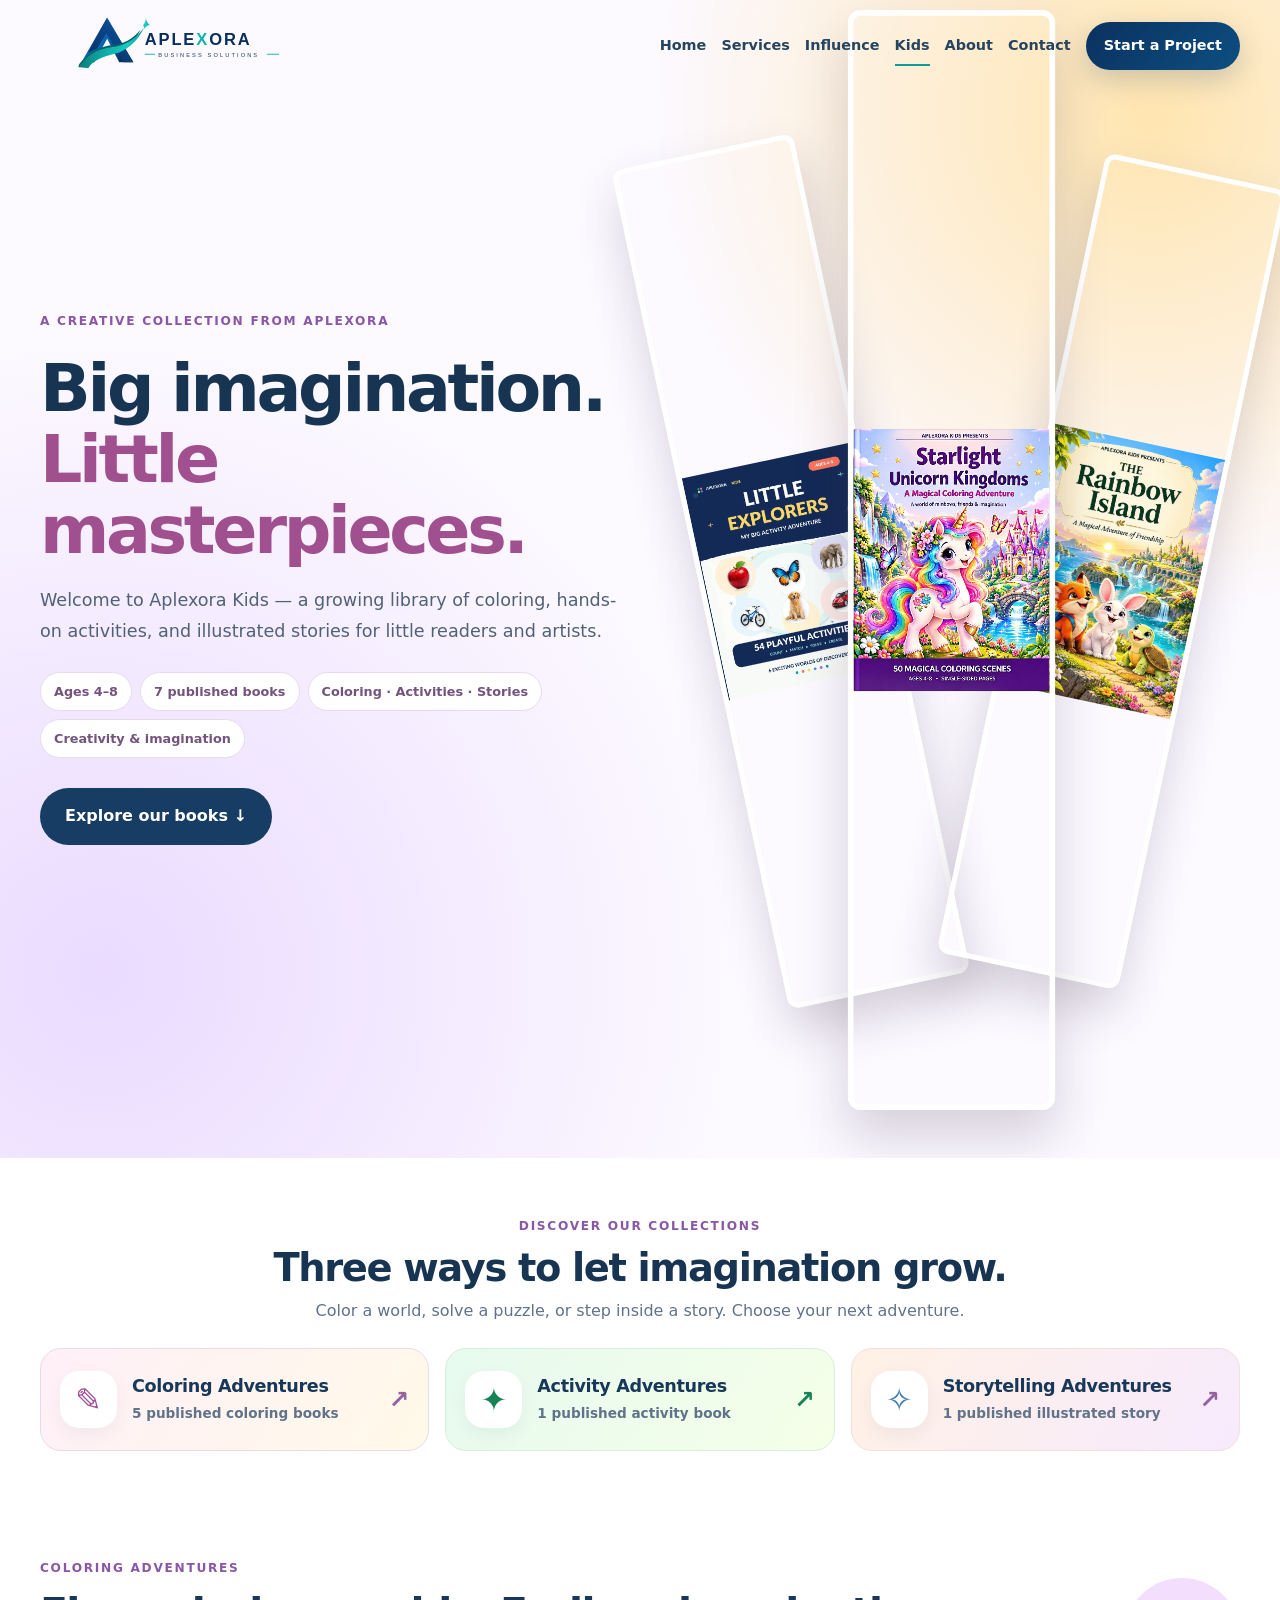
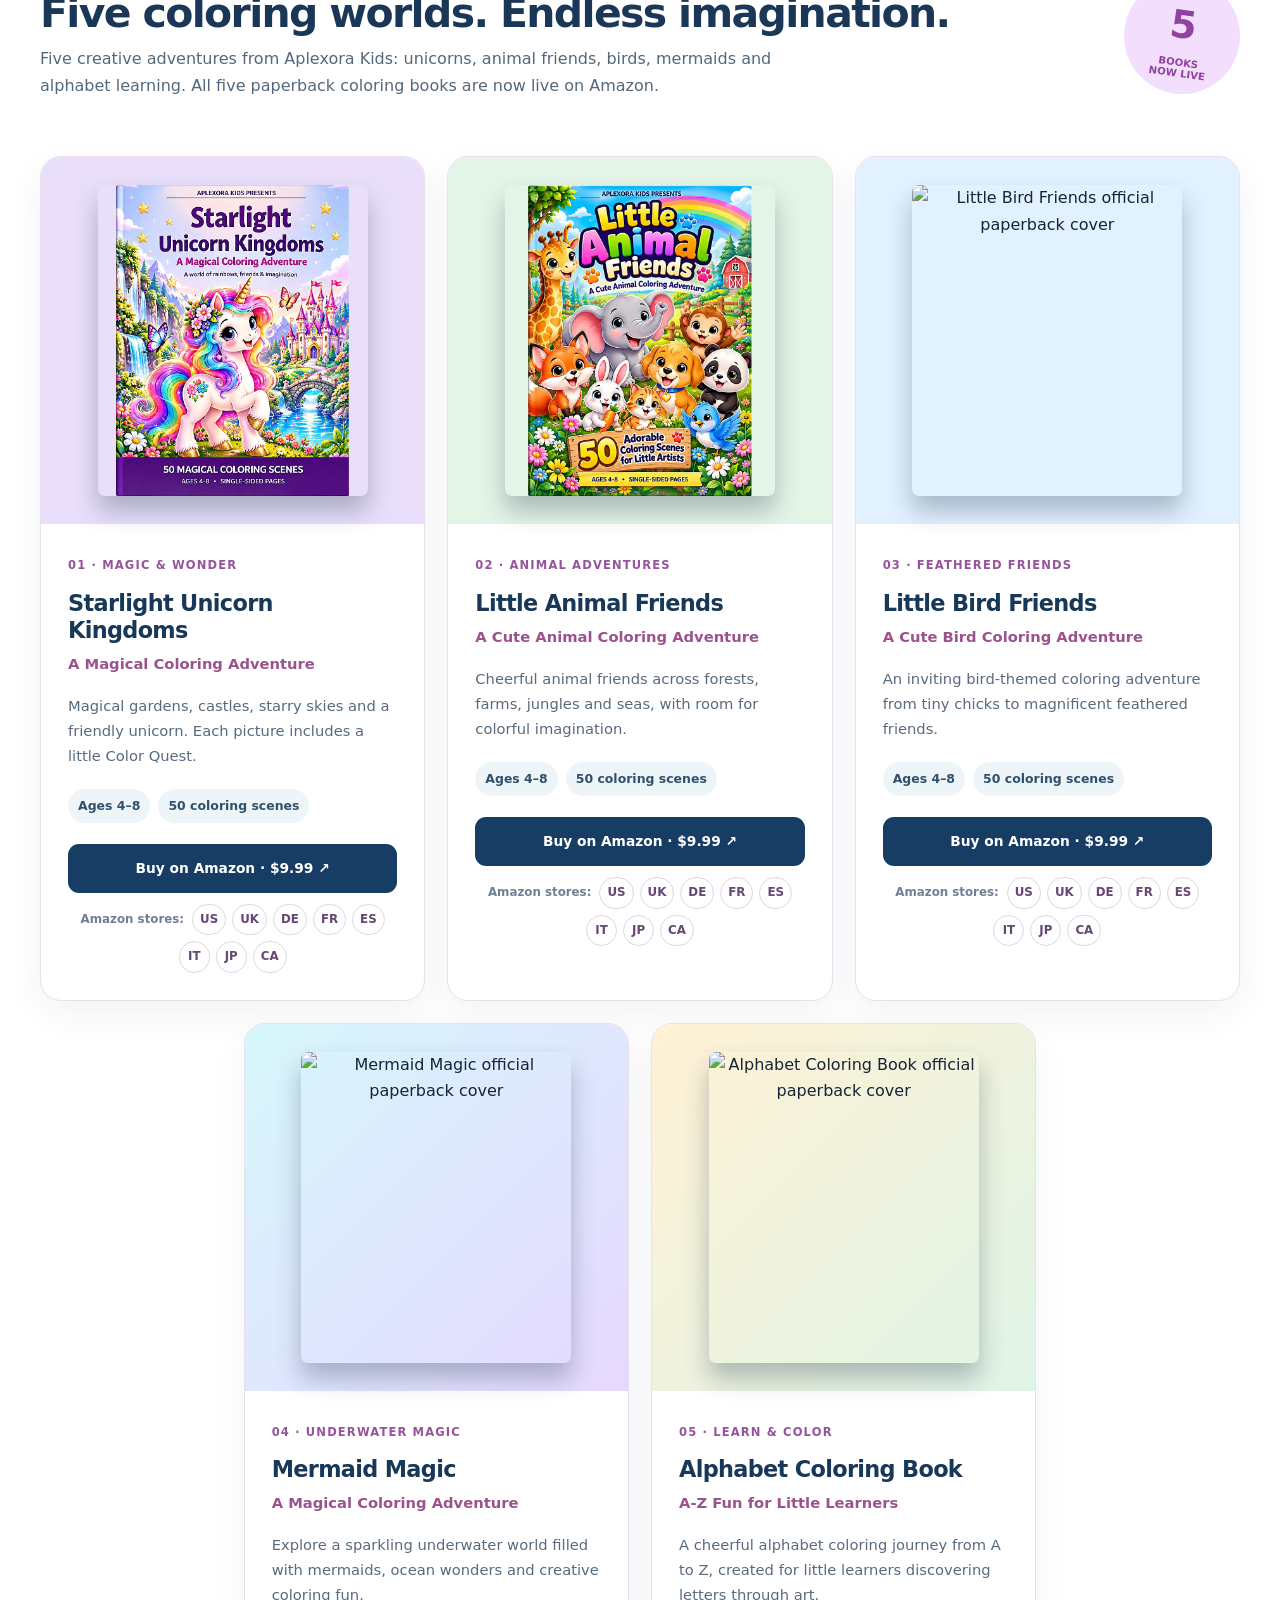
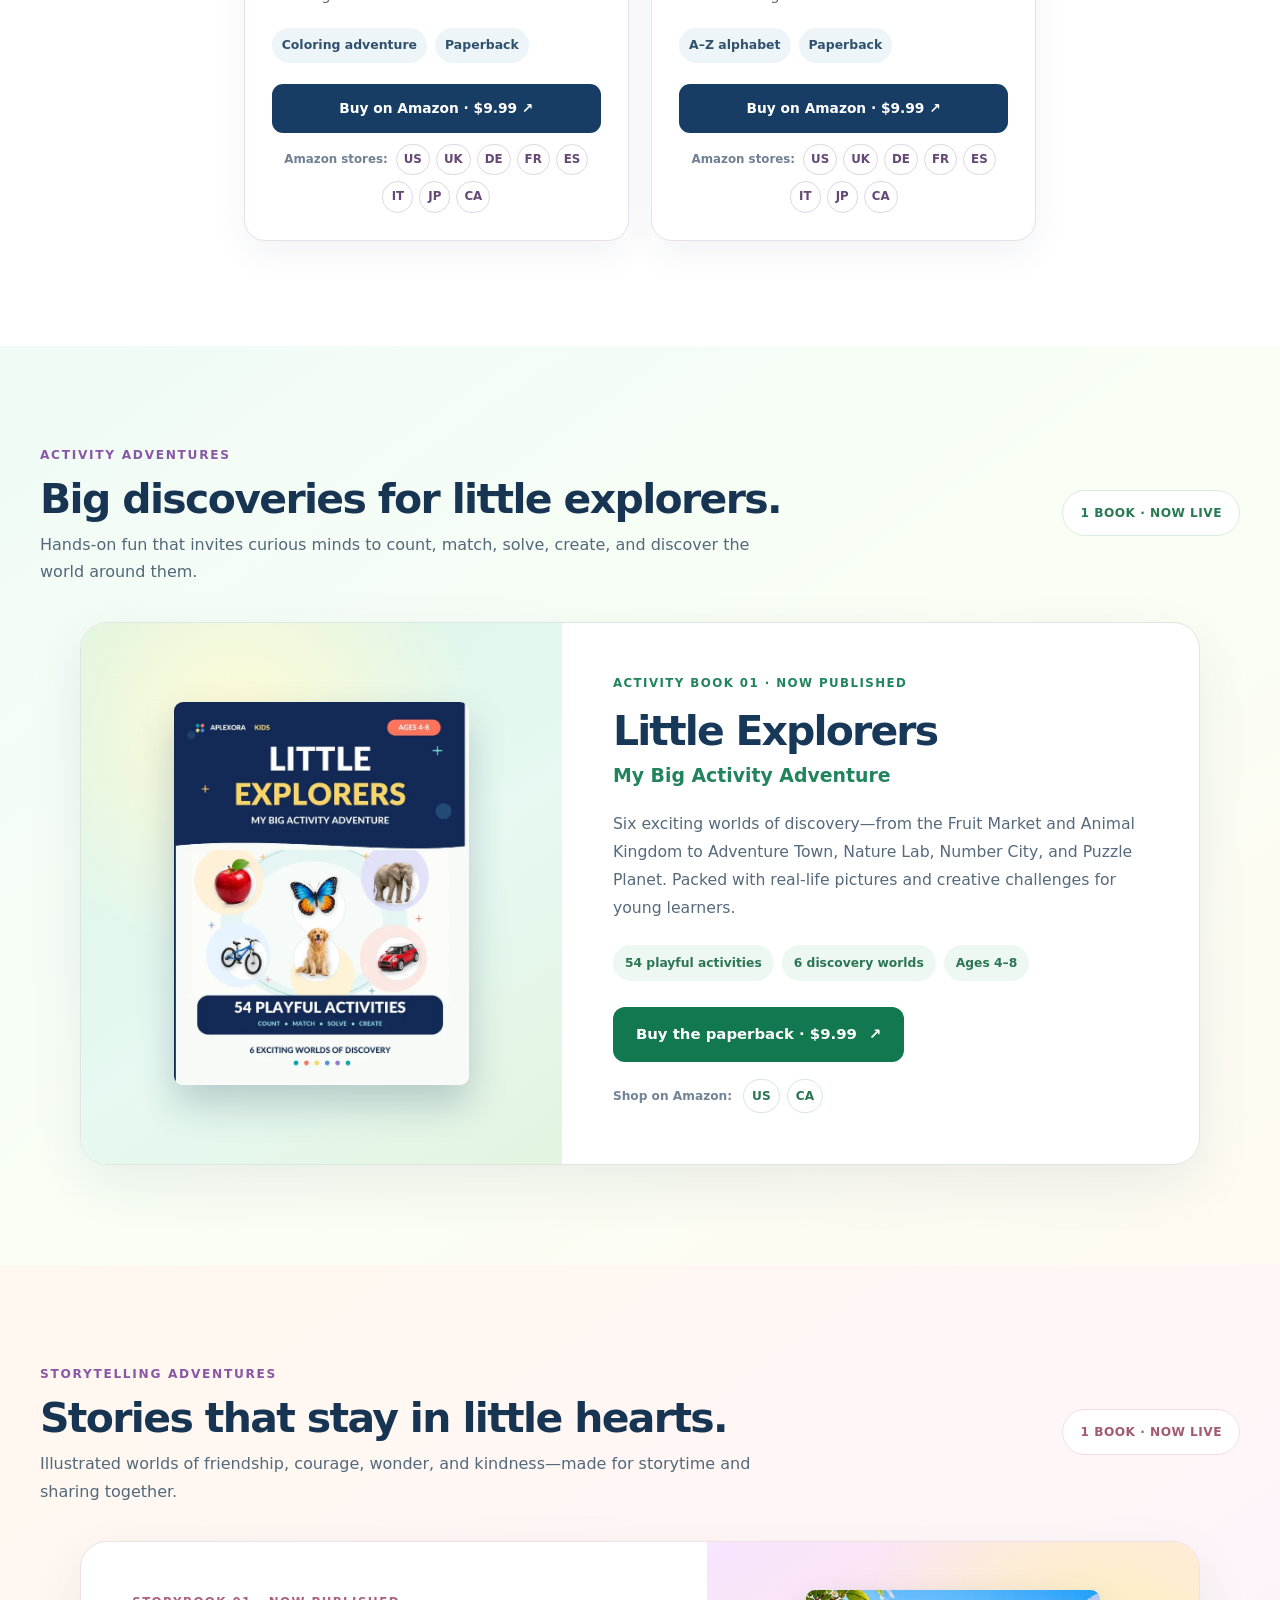
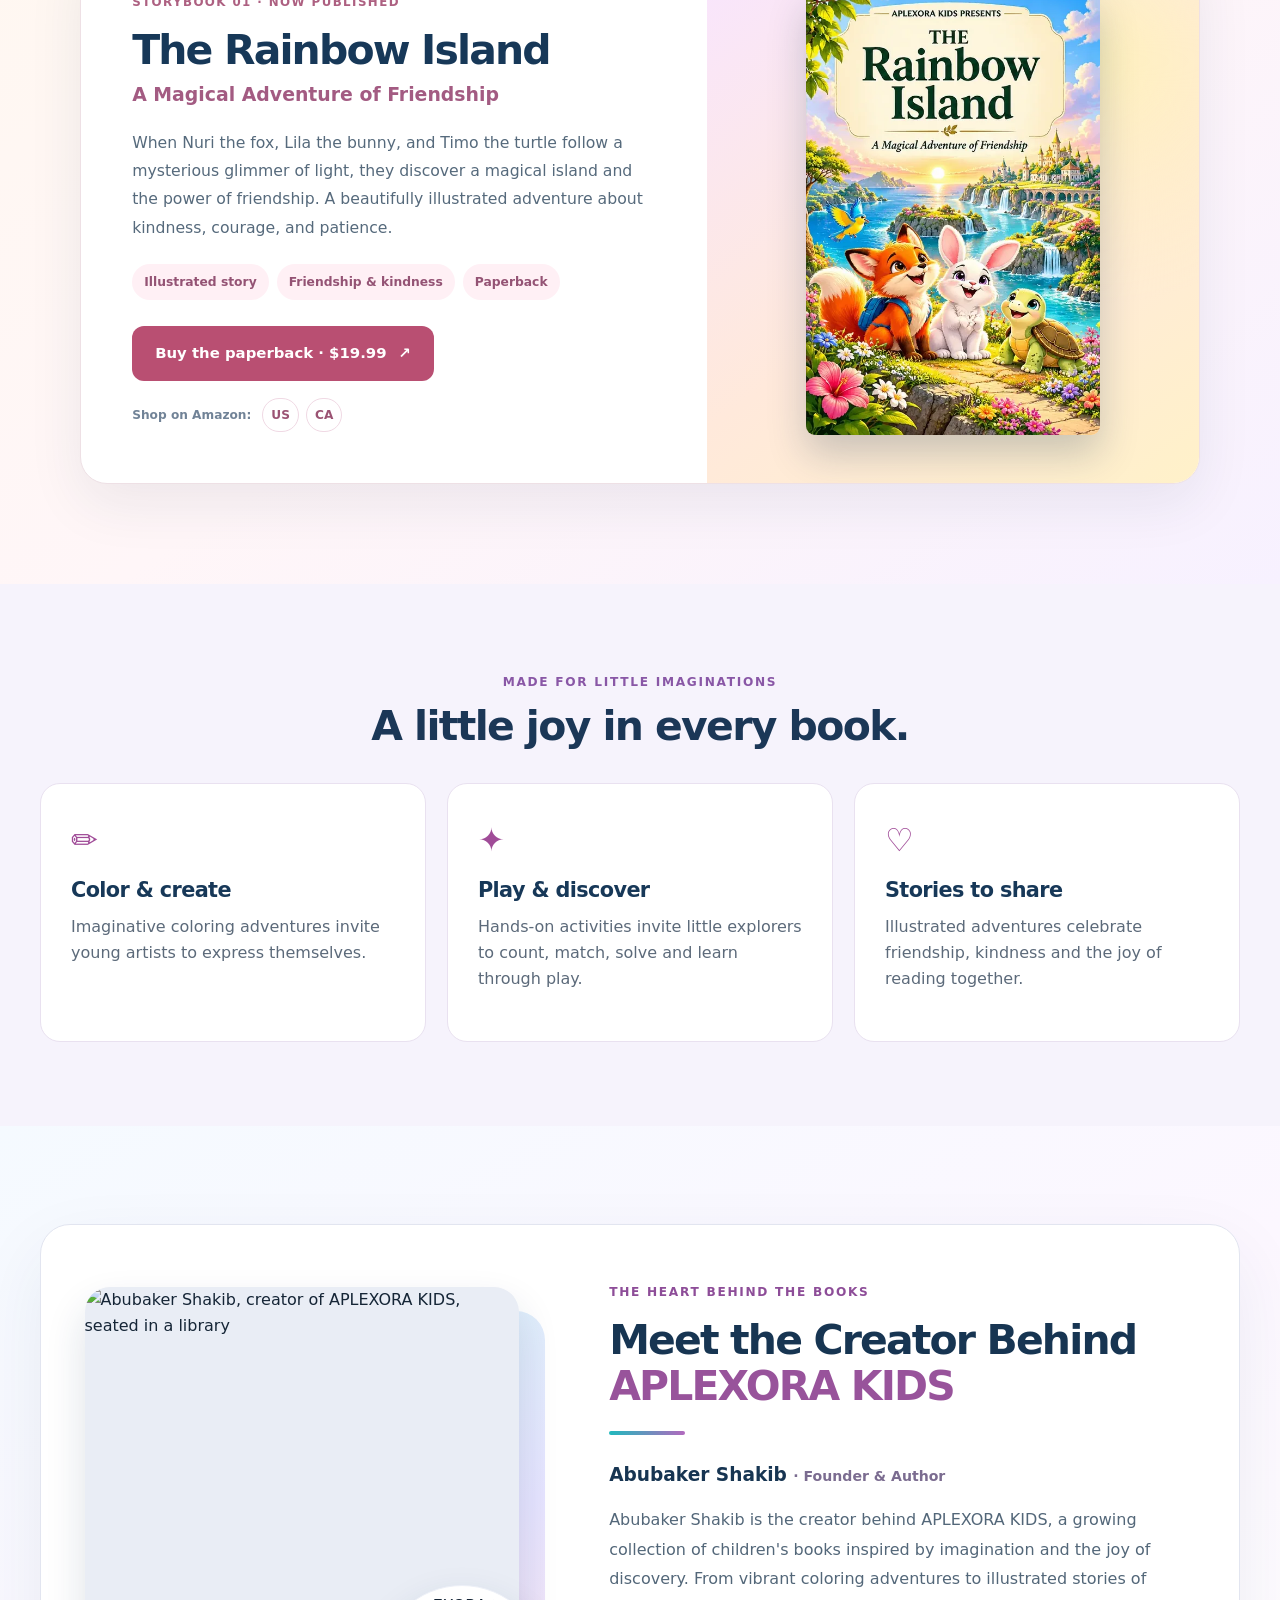
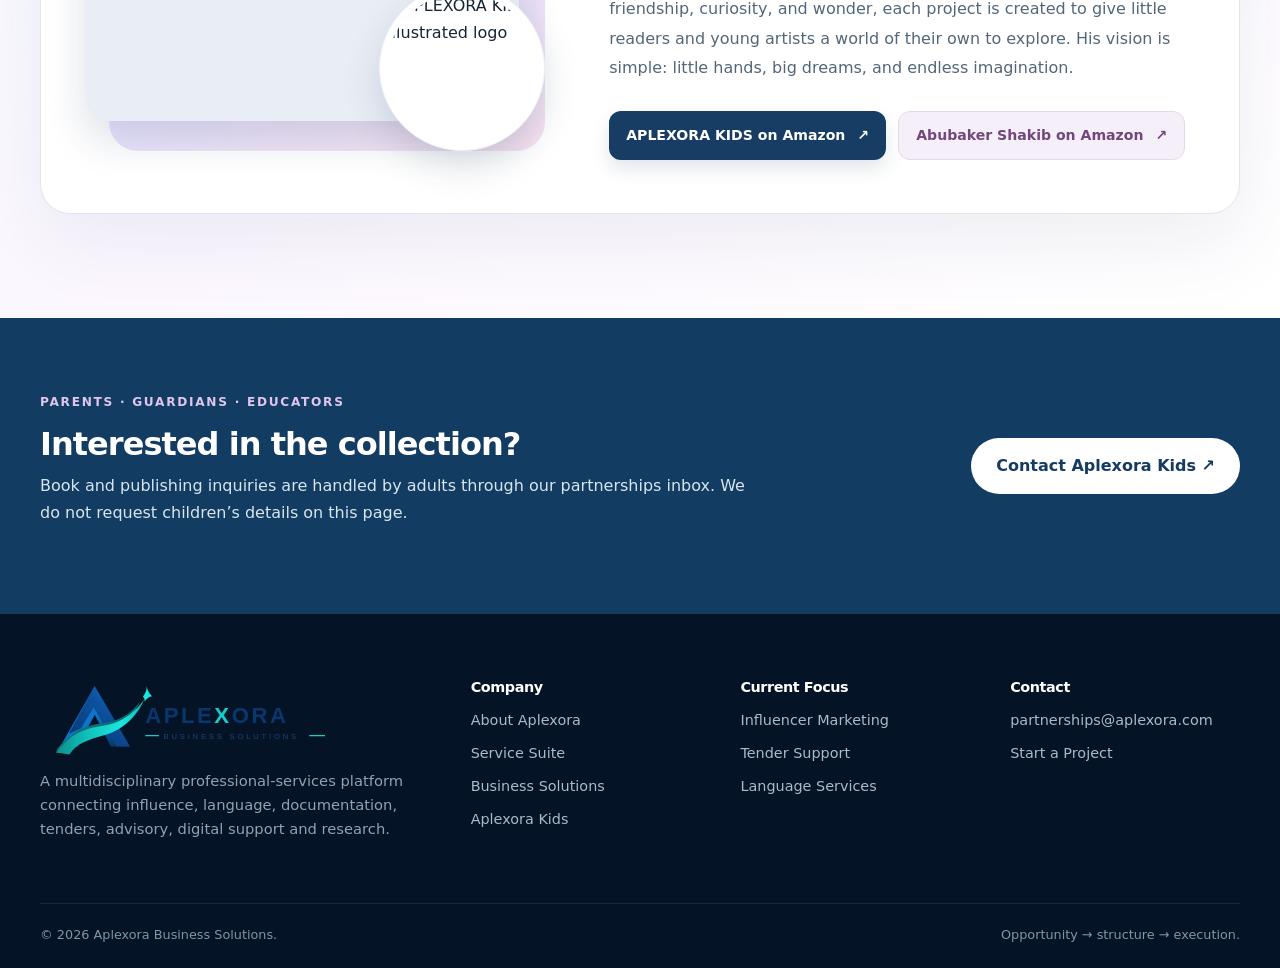
==== commit 96aeb4e7: "Show one Aplexora Kids book cover from each category in homepage hero" ====
--- a/kids/index.html
+++ b/kids/index.html
@@ -1 +1 @@
-<!doctype html><html lang="en"><head><meta charset="utf-8"><meta name="viewport" content="width=device-width,initial-scale=1"><script async src="https://www.googletagmanager.com/gtag/js?id=G-DZJTN5F0CT"></script><script>window.dataLayer=window.dataLayer||[];function gtag(){dataLayer.push(arguments);}gtag('js',new Date());gtag('config','G-DZJTN5F0CT');</script><title>Aplexora Kids | Coloring, Activity &amp; Storytelling Adventures</title><meta name="description" content="Explore seven published Aplexora Kids books: five coloring adventures, one activity adventure, and one illustrated friendship story."><link rel="canonical" href="https://aplexora.com/kids/"><link rel="icon" type="image/png" sizes="48x48" href="/assets/favicon-48x48.png"><link rel="icon" type="image/svg+xml" href="/assets/favicon.svg"><link rel="shortcut icon" href="/favicon.ico"><link rel="apple-touch-icon" href="/assets/favicon-180x180.png"><link rel="manifest" href="/site.webmanifest"><link rel="stylesheet" href="/assets/styles.css"><link rel="stylesheet" href="/assets/growth.css"><link rel="stylesheet" href="/assets/kids.css?v=20261023-three-collections-final"><meta name="theme-color" content="#0b396c"><meta property="og:type" content="website"><meta property="og:site_name" content="Aplexora"><meta property="og:title" content="Aplexora Kids | Coloring, Activity &amp; Storytelling Adventures"><meta property="og:description" content="Explore seven published Aplexora Kids books: five coloring adventures, one activity adventure, and one illustrated friendship story."><meta property="og:url" content="https://aplexora.com/kids/"><meta property="og:image" content="https://aplexora.com/assets/kids-social-1200x630.svg"><meta name="twitter:card" content="summary_large_image"><meta name="twitter:image" content="https://aplexora.com/assets/kids-social-1200x630.svg"><script type="application/ld+json">{"@context":"https://schema.org","@graph":[{"@context":"https://schema.org","@type":"BreadcrumbList","itemListElement":[{"@type":"ListItem","position":1,"name":"Home","item":"https://aplexora.com/"},{"@type":"ListItem","position":2,"name":"Aplexora Kids","item":"https://aplexora.com/kids/"}]},{"@type":"CollectionPage","@id":"https://aplexora.com/kids/#collection","name":"Aplexora Kids Coloring, Activity and Storybook Collection","url":"https://aplexora.com/kids/","description":"Explore seven published Aplexora Kids books: five coloring adventures, one activity adventure, and one illustrated friendship story.","publisher":{"@id":"https://aplexora.com/#organization"},"hasPart":[{"@type":"CreativeWork","name":"Starlight Unicorn Kingdoms","description":"A Magical Coloring Adventure"},{"@type":"CreativeWork","name":"Little Animal Friends","description":"A Cute Animal Coloring Adventure"},{"@type":"CreativeWork","name":"Little Bird Friends","description":"A Cute Bird Coloring Adventure"},{"@type":"CreativeWork","name":"Mermaid Magic","description":"A Magical Coloring Adventure"},{"@type":"CreativeWork","name":"Alphabet Coloring Book","description":"A-Z Fun for Little Learners"},{"@type":"Book","name":"Little Explorers: My Big Activity Adventure","description":"54 playful activities across six worlds for ages 4–8.","url":"https://www.amazon.com/dp/B0HP239JQ5","author":{"@type":"Person","name":"Abubaker Shakib"}},{"@type":"Book","name":"The Rainbow Island: A Magical Adventure of Friendship","description":"An illustrated adventure about Nuri, Lila and Timo discovering the magic of friendship.","url":"https://www.amazon.com/dp/B0HP1DWML7","author":{"@type":"Person","name":"Abubaker Shakib"}}]}]}</script></head><body><header class="header"><div class="container header__row"><a class="brand" href="/" aria-label="Aplexora home"><img src="/assets/aplexora-logo.svg" alt="Aplexora Business Solutions"></a><nav class="nav" id="main-navigation" aria-label="Primary navigation"><a  href="/">Home</a><a  href="/services/">Services</a><a  href="/influence/">Influence</a><a class="active" href="/kids/">Kids</a><a  href="/about/">About</a><a  href="/contact/">Contact</a><a class="nav-cta" href="/contact/#project">Start a Project</a></nav><button class="menu-btn" aria-label="Open navigation" aria-expanded="false" aria-controls="main-navigation"><span></span></button></div></header><main><section class="kids-hero"><div class="container kids-hero__inner"><div><span class="kids-eyebrow">A CREATIVE COLLECTION FROM APLEXORA</span><h1>Big imagination.<br><span>Little masterpieces.</span></h1><p>Welcome to Aplexora Kids — a growing library of coloring, hands-on activities, and illustrated stories for little readers and artists.</p><div class="kids-tags"><span>Ages 4–8</span><span>7 published books</span><span>Coloring · Activities · Stories</span><span>Creativity &amp; imagination</span></div><a class="kids-button" href="#book-categories">Explore our books ↓</a></div><div class="kids-hero__art" aria-hidden="true"><img src="/assets/kids-little-animal-hq.webp?v=20261013-final" alt="" width="240" height="311"><img src="/assets/kids-starlight-unicorn-hq.webp?v=20261013-final" alt="" width="240" height="311"><img src="https://images-na.ssl-images-amazon.com/images/P/B0HMX6NRQM.01.L.jpg" alt="" width="240" height="311"></div></div></section><section class="kids-categories" id="book-categories" aria-label="Explore Aplexora Kids collections"><div class="container"><div class="kids-categories__intro"><span class="kids-eyebrow">DISCOVER OUR COLLECTIONS</span><h2>Three ways to let imagination grow.</h2><p>Color a world, solve a puzzle, or step inside a story. Choose your next adventure.</p></div><div class="kids-categories__grid"><a class="kids-category kids-category--color" href="#collection"><span class="kids-category__icon" aria-hidden="true">✎</span><span class="kids-category__copy"><strong>Coloring Adventures</strong><small>5 published coloring books</small></span><span class="kids-category__arrow" aria-hidden="true">↗</span></a><a class="kids-category kids-category--activity" href="#activitybooks"><span class="kids-category__icon" aria-hidden="true">✦</span><span class="kids-category__copy"><strong>Activity Adventures</strong><small>1 published activity book</small></span><span class="kids-category__arrow" aria-hidden="true">↗</span></a><a class="kids-category kids-category--story" href="#storybooks"><span class="kids-category__icon" aria-hidden="true">✧</span><span class="kids-category__copy"><strong>Storytelling Adventures</strong><small>1 published illustrated story</small></span><span class="kids-category__arrow" aria-hidden="true">↗</span></a></div></div></section><section class="kids-section" id="collection"><div class="container"><div class="kids-section__top"><div><span class="kids-eyebrow">COLORING ADVENTURES</span><h2>Five coloring worlds. Endless imagination.</h2><p>Five creative adventures from Aplexora Kids: unicorns, animal friends, birds, mermaids and alphabet learning. All five paperback coloring books are now live on Amazon.</p></div><div class="kids-sticker">5<small>BOOKS<br>NOW LIVE</small></div></div><div class="kids-books"><article class="kids-book"><div class="kids-book__cover kids-book__cover--unicorn"><img src="/assets/kids-starlight-unicorn-hq.webp?v=20261013-final" alt="Starlight Unicorn Kingdoms colorful book cover" width="240" height="311" loading="lazy"></div><div class="kids-book__info"><span class="kids-book__eyebrow">01 · Magic &amp; wonder</span><h3>Starlight Unicorn Kingdoms</h3><p class="kids-book__subtitle">A Magical Coloring Adventure</p><p>Magical gardens, castles, starry skies and a friendly unicorn. Each picture includes a little Color Quest.</p><div class="kids-book__meta"><span>Ages 4–8</span><span>50 coloring scenes</span></div><div class="kids-book__buybox"><a class="kids-book__buy" href="https://www.amazon.com/dp/B0HLN1DFBB" target="_blank" rel="noopener">Buy on Amazon · $9.99 ↗</a><div class="kids-book__markets" aria-label="Amazon stores"><span>Amazon stores:</span><a href="https://www.amazon.com/dp/B0HLN1DFBB" target="_blank" rel="noopener">US</a><a href="https://www.amazon.co.uk/dp/B0HLN1DFBB" target="_blank" rel="noopener">UK</a><a href="https://www.amazon.de/dp/B0HLN1DFBB" target="_blank" rel="noopener">DE</a><a href="https://www.amazon.fr/dp/B0HLN1DFBB" target="_blank" rel="noopener">FR</a><a href="https://www.amazon.es/dp/B0HLN1DFBB" target="_blank" rel="noopener">ES</a><a href="https://www.amazon.it/dp/B0HLN1DFBB" target="_blank" rel="noopener">IT</a><a href="https://www.amazon.co.jp/dp/B0HLN1DFBB" target="_blank" rel="noopener">JP</a><a href="https://www.amazon.ca/dp/B0HLN1DFBB" target="_blank" rel="noopener">CA</a></div></div></div></article><article class="kids-book"><div class="kids-book__cover kids-book__cover--animals"><img src="/assets/kids-little-animal-hq.webp?v=20261013-final" alt="Little Animal Friends colorful book cover" width="240" height="311" loading="lazy"></div><div class="kids-book__info"><span class="kids-book__eyebrow">02 · Animal adventures</span><h3>Little Animal Friends</h3><p class="kids-book__subtitle">A Cute Animal Coloring Adventure</p><p>Cheerful animal friends across forests, farms, jungles and seas, with room for colorful imagination.</p><div class="kids-book__meta"><span>Ages 4–8</span><span>50 coloring scenes</span></div><div class="kids-book__buybox"><a class="kids-book__buy" href="https://www.amazon.com/dp/B0HMSB1ZLM" target="_blank" rel="noopener">Buy on Amazon · $9.99 ↗</a><div class="kids-book__markets" aria-label="Amazon stores"><span>Amazon stores:</span><a href="https://www.amazon.com/dp/B0HMSB1ZLM" target="_blank" rel="noopener">US</a><a href="https://www.amazon.co.uk/dp/B0HMSB1ZLM" target="_blank" rel="noopener">UK</a><a href="https://www.amazon.de/dp/B0HMSB1ZLM" target="_blank" rel="noopener">DE</a><a href="https://www.amazon.fr/dp/B0HMSB1ZLM" target="_blank" rel="noopener">FR</a><a href="https://www.amazon.es/dp/B0HMSB1ZLM" target="_blank" rel="noopener">ES</a><a href="https://www.amazon.it/dp/B0HMSB1ZLM" target="_blank" rel="noopener">IT</a><a href="https://www.amazon.co.jp/dp/B0HMSB1ZLM" target="_blank" rel="noopener">JP</a><a href="https://www.amazon.ca/dp/B0HMSB1ZLM" target="_blank" rel="noopener">CA</a></div></div></div></article><article class="kids-book"><div class="kids-book__cover kids-book__cover--birds"><img src="https://images-na.ssl-images-amazon.com/images/P/B0HMX6NRQM.01.L.jpg" alt="Little Bird Friends official paperback cover" width="240" height="311" loading="lazy"></div><div class="kids-book__info"><span class="kids-book__eyebrow">03 · Feathered friends</span><h3>Little Bird Friends</h3><p class="kids-book__subtitle">A Cute Bird Coloring Adventure</p><p>An inviting bird-themed coloring adventure from tiny chicks to magnificent feathered friends.</p><div class="kids-book__meta"><span>Ages 4–8</span><span>50 coloring scenes</span></div><div class="kids-book__buybox"><a class="kids-book__buy" href="https://www.amazon.com/dp/B0HMX6NRQM" target="_blank" rel="noopener">Buy on Amazon · $9.99 ↗</a><div class="kids-book__markets" aria-label="Amazon stores"><span>Amazon stores:</span><a href="https://www.amazon.com/dp/B0HMX6NRQM" target="_blank" rel="noopener">US</a><a href="https://www.amazon.co.uk/dp/B0HMX6NRQM" target="_blank" rel="noopener">UK</a><a href="https://www.amazon.de/dp/B0HMX6NRQM" target="_blank" rel="noopener">DE</a><a href="https://www.amazon.fr/dp/B0HMX6NRQM" target="_blank" rel="noopener">FR</a><a href="https://www.amazon.es/dp/B0HMX6NRQM" target="_blank" rel="noopener">ES</a><a href="https://www.amazon.it/dp/B0HMX6NRQM" target="_blank" rel="noopener">IT</a><a href="https://www.amazon.co.jp/dp/B0HMX6NRQM" target="_blank" rel="noopener">JP</a><a href="https://www.amazon.ca/dp/B0HMX6NRQM" target="_blank" rel="noopener">CA</a></div></div></div></article><article class="kids-book"><div class="kids-book__cover kids-book__cover--mermaid"><img src="https://images-na.ssl-images-amazon.com/images/P/B0HMXFBHJY.01.L.jpg" alt="Mermaid Magic official paperback cover" width="240" height="311" loading="lazy"></div><div class="kids-book__info"><span class="kids-book__eyebrow">04 · Underwater magic</span><h3>Mermaid Magic</h3><p class="kids-book__subtitle">A Magical Coloring Adventure</p><p>Explore a sparkling underwater world filled with mermaids, ocean wonders and creative coloring fun.</p><div class="kids-book__meta"><span>Coloring adventure</span><span>Paperback</span></div><div class="kids-book__buybox"><a class="kids-book__buy" href="https://www.amazon.com/dp/B0HMXFBHJY" target="_blank" rel="noopener">Buy on Amazon · $9.99 ↗</a><div class="kids-book__markets" aria-label="Amazon stores"><span>Amazon stores:</span><a href="https://www.amazon.com/dp/B0HMXFBHJY" target="_blank" rel="noopener">US</a><a href="https://www.amazon.co.uk/dp/B0HMXFBHJY" target="_blank" rel="noopener">UK</a><a href="https://www.amazon.de/dp/B0HMXFBHJY" target="_blank" rel="noopener">DE</a><a href="https://www.amazon.fr/dp/B0HMXFBHJY" target="_blank" rel="noopener">FR</a><a href="https://www.amazon.es/dp/B0HMXFBHJY" target="_blank" rel="noopener">ES</a><a href="https://www.amazon.it/dp/B0HMXFBHJY" target="_blank" rel="noopener">IT</a><a href="https://www.amazon.co.jp/dp/B0HMXFBHJY" target="_blank" rel="noopener">JP</a><a href="https://www.amazon.ca/dp/B0HMXFBHJY" target="_blank" rel="noopener">CA</a></div></div></div></article><article class="kids-book"><div class="kids-book__cover kids-book__cover--alphabet"><img src="https://images-na.ssl-images-amazon.com/images/P/B0HMX2MBBD.01.L.jpg" alt="Alphabet Coloring Book official paperback cover" width="240" height="311" loading="lazy"></div><div class="kids-book__info"><span class="kids-book__eyebrow">05 · Learn &amp; color</span><h3>Alphabet Coloring Book</h3><p class="kids-book__subtitle">A-Z Fun for Little Learners</p><p>A cheerful alphabet coloring journey from A to Z, created for little learners discovering letters through art.</p><div class="kids-book__meta"><span>A–Z alphabet</span><span>Paperback</span></div><div class="kids-book__buybox"><a class="kids-book__buy" href="https://www.amazon.com/dp/B0HMX2MBBD" target="_blank" rel="noopener">Buy on Amazon · $9.99 ↗</a><div class="kids-book__markets" aria-label="Amazon stores"><span>Amazon stores:</span><a href="https://www.amazon.com/dp/B0HMX2MBBD" target="_blank" rel="noopener">US</a><a href="https://www.amazon.co.uk/dp/B0HMX2MBBD" target="_blank" rel="noopener">UK</a><a href="https://www.amazon.de/dp/B0HMX2MBBD" target="_blank" rel="noopener">DE</a><a href="https://www.amazon.fr/dp/B0HMX2MBBD" target="_blank" rel="noopener">FR</a><a href="https://www.amazon.es/dp/B0HMX2MBBD" target="_blank" rel="noopener">ES</a><a href="https://www.amazon.it/dp/B0HMX2MBBD" target="_blank" rel="noopener">IT</a><a href="https://www.amazon.co.jp/dp/B0HMX2MBBD" target="_blank" rel="noopener">JP</a><a href="https://www.amazon.ca/dp/B0HMX2MBBD" target="_blank" rel="noopener">CA</a></div></div></div></article></div></div></section><section class="kids-feature-section kids-feature-section--activity" id="activitybooks" aria-labelledby="kids-activity-heading"><div class="container"><div class="kids-feature__heading"><div><span class="kids-eyebrow">ACTIVITY ADVENTURES</span><h2 id="kids-activity-heading">Big discoveries for little explorers.</h2><p>Hands-on fun that invites curious minds to count, match, solve, create, and discover the world around them.</p></div><span class="kids-feature__note">1 BOOK · NOW LIVE</span></div><article class="kids-feature kids-feature--activity"><div class="kids-feature__visual"><img src="/assets/kids-little-explorers-cover.webp?v=20261023" alt="Little Explorers: My Big Activity Adventure original paperback front cover, featuring real-life objects and 54 playful activities" width="660" height="857" loading="lazy" decoding="async"></div><div class="kids-feature__body"><span class="kids-feature__eyebrow">ACTIVITY BOOK 01 · NOW PUBLISHED</span><h3>Little Explorers</h3><p class="kids-feature__subtitle">My Big Activity Adventure</p><p>Six exciting worlds of discovery—from the Fruit Market and Animal Kingdom to Adventure Town, Nature Lab, Number City, and Puzzle Planet. Packed with real-life pictures and creative challenges for young learners.</p><div class="kids-feature__chips"><span>54 playful activities</span><span>6 discovery worlds</span><span>Ages 4–8</span></div><a class="kids-feature__buy" href="https://www.amazon.com/dp/B0HP239JQ5" target="_blank" rel="noopener noreferrer">Buy the paperback · $9.99 <span aria-hidden="true">↗</span></a><div class="kids-feature__markets" aria-label="Verified Amazon stores"><span>Shop on Amazon:</span><a href="https://www.amazon.com/dp/B0HP239JQ5" target="_blank" rel="noopener noreferrer" aria-label="Shop on Amazon US">US</a><a href="https://www.amazon.ca/dp/B0HP239JQ5" target="_blank" rel="noopener noreferrer" aria-label="Shop on Amazon Canada">CA</a></div></div></article></div></section><section class="kids-feature-section kids-feature-section--story" id="storybooks" aria-labelledby="kids-story-heading"><div class="container"><div class="kids-feature__heading"><div><span class="kids-eyebrow">STORYTELLING ADVENTURES</span><h2 id="kids-story-heading">Stories that stay in little hearts.</h2><p>Illustrated worlds of friendship, courage, wonder, and kindness—made for storytime and sharing together.</p></div><span class="kids-feature__note">1 BOOK · NOW LIVE</span></div><article class="kids-feature kids-feature--story"><div class="kids-feature__visual"><img src="/assets/kids-rainbow-island-cover.webp?v=20261023" alt="The Rainbow Island: A Magical Adventure of Friendship original paperback front cover, featuring Nuri the fox, Lila the bunny and Timo the turtle" width="540" height="817" loading="lazy" decoding="async"></div><div class="kids-feature__body"><span class="kids-feature__eyebrow">STORYBOOK 01 · NOW PUBLISHED</span><h3>The Rainbow Island</h3><p class="kids-feature__subtitle">A Magical Adventure of Friendship</p><p>When Nuri the fox, Lila the bunny, and Timo the turtle follow a mysterious glimmer of light, they discover a magical island and the power of friendship. A beautifully illustrated adventure about kindness, courage, and patience.</p><div class="kids-feature__chips"><span>Illustrated story</span><span>Friendship &amp; kindness</span><span>Paperback</span></div><a class="kids-feature__buy" href="https://www.amazon.com/dp/B0HP1DWML7" target="_blank" rel="noopener noreferrer">Buy the paperback · $19.99 <span aria-hidden="true">↗</span></a><div class="kids-feature__markets" aria-label="Verified Amazon stores"><span>Shop on Amazon:</span><a href="https://www.amazon.com/dp/B0HP1DWML7" target="_blank" rel="noopener noreferrer" aria-label="Shop on Amazon US">US</a><a href="https://www.amazon.ca/dp/B0HP1DWML7" target="_blank" rel="noopener noreferrer" aria-label="Shop on Amazon Canada">CA</a></div></div></article></div></section><section class="kids-value"><div class="container"><div class="kids-value__heading"><span class="kids-eyebrow">MADE FOR LITTLE IMAGINATIONS</span><h2>A little joy in every book.</h2></div><div class="kids-value__grid"><div><span aria-hidden="true">✏</span><h3>Color &amp; create</h3><p>Imaginative coloring adventures invite young artists to express themselves.</p></div><div><span aria-hidden="true">✦</span><h3>Play &amp; discover</h3><p>Hands-on activities invite little explorers to count, match, solve and learn through play.</p></div><div><span aria-hidden="true">♡</span><h3>Stories to share</h3><p>Illustrated adventures celebrate friendship, kindness and the joy of reading together.</p></div></div></div></section><section class="kids-creator" id="authors" aria-labelledby="kids-creator-heading"><div class="container"><div class="kids-creator__panel"><div class="kids-creator__visual"><div class="kids-creator__portrait-frame"><img class="kids-creator__portrait" src="https://d2ol7oe51mr4n9.cloudfront.net/user_3JrUqCIiuFweMBb8ZwUpwG0pIx8/4c562027-68d1-42a0-9ac8-59644f321647.png" alt="Abubaker Shakib, creator of APLEXORA KIDS, seated in a library" width="1254" height="1254" loading="lazy" decoding="async"></div><div class="kids-creator__brand-mark"><img src="https://d2ol7oe51mr4n9.cloudfront.net/user_3JrUqCIiuFweMBb8ZwUpwG0pIx8/8e953302-9442-4c2e-9684-0aee75d01a26.webp" alt="APLEXORA KIDS illustrated logo" width="480" height="480" loading="lazy" decoding="async"></div></div><div class="kids-creator__content"><span class="kids-eyebrow">THE HEART BEHIND THE BOOKS</span><h2 id="kids-creator-heading">Meet the Creator Behind <span>APLEXORA KIDS</span></h2><div class="kids-creator__rule" aria-hidden="true"></div><p class="kids-creator__name">Abubaker Shakib <span>· Founder &amp; Author</span></p><p class="kids-creator__bio">Abubaker Shakib is the creator behind APLEXORA KIDS, a growing collection of children's books inspired by imagination and the joy of discovery. From vibrant coloring adventures to illustrated stories of friendship, curiosity, and wonder, each project is created to give little readers and young artists a world of their own to explore. His vision is simple: little hands, big dreams, and endless imagination.</p><div class="kids-creator__links" aria-label="Explore our Amazon author profiles"><a class="kids-creator__link kids-creator__link--primary" href="https://www.amazon.com/author/aplexorakids" target="_blank" rel="noopener noreferrer">APLEXORA KIDS on Amazon <span aria-hidden="true">↗</span></a><a class="kids-creator__link kids-creator__link--secondary" href="https://www.amazon.com/author/abubakershakib" target="_blank" rel="noopener noreferrer">Abubaker Shakib on Amazon <span aria-hidden="true">↗</span></a></div></div></div></div></section><section class="kids-contact"><div class="container kids-contact__inner"><div><span class="kids-eyebrow">PARENTS · GUARDIANS · EDUCATORS</span><h2>Interested in the collection?</h2><p>Book and publishing inquiries are handled by adults through our partnerships inbox. We do not request children’s details on this page.</p></div><a class="kids-button kids-button--light" href="/contact/?topic=kids#project">Contact Aplexora Kids ↗</a></div></section></main><footer class="footer"><div class="container"><div class="footer__grid"><div><img src="/assets/aplexora-logo.svg" alt="Aplexora Business Solutions"><p>A multidisciplinary professional-services platform connecting influence, language, documentation, tenders, advisory, digital support and research.</p></div><div><h4>Company</h4><div class="footer__links"><a href="/about/">About Aplexora</a><a href="/services/">Service Suite</a><a href="/solutions/">Business Solutions</a><a href="/kids/">Aplexora Kids</a></div></div><div><h4>Current Focus</h4><div class="footer__links"><a href="/influence/">Influencer Marketing</a><a href="/services/#tender">Tender Support</a><a href="/services/#language">Language Services</a></div></div><div><h4>Contact</h4><div class="footer__links"><a href="https://mail.google.com/mail/?view=cm&fs=1&to=partnerships%40aplexora.com&su=Aplexora%20Business%20Inquiry" target="_blank" rel="noopener">partnerships@aplexora.com</a><a href="/contact/#project">Start a Project</a></div></div></div><div class="footer__bottom"><span>© 2026 Aplexora Business Solutions.</span><span>Opportunity → structure → execution.</span></div></div></footer><script src="/assets/script.js"></script></body></html>+<!doctype html><html lang="en"><head><meta charset="utf-8"><meta name="viewport" content="width=device-width,initial-scale=1"><script async src="https://www.googletagmanager.com/gtag/js?id=G-DZJTN5F0CT"></script><script>window.dataLayer=window.dataLayer||[];function gtag(){dataLayer.push(arguments);}gtag('js',new Date());gtag('config','G-DZJTN5F0CT');</script><title>Aplexora Kids | Coloring, Activity &amp; Storytelling Adventures</title><meta name="description" content="Explore seven published Aplexora Kids books: five coloring adventures, one activity adventure, and one illustrated friendship story."><link rel="canonical" href="https://aplexora.com/kids/"><link rel="icon" type="image/png" sizes="48x48" href="/assets/favicon-48x48.png"><link rel="icon" type="image/svg+xml" href="/assets/favicon.svg"><link rel="shortcut icon" href="/favicon.ico"><link rel="apple-touch-icon" href="/assets/favicon-180x180.png"><link rel="manifest" href="/site.webmanifest"><link rel="stylesheet" href="/assets/styles.css"><link rel="stylesheet" href="/assets/growth.css"><link rel="stylesheet" href="/assets/kids.css?v=20261023-three-collections-final"><meta name="theme-color" content="#0b396c"><meta property="og:type" content="website"><meta property="og:site_name" content="Aplexora"><meta property="og:title" content="Aplexora Kids | Coloring, Activity &amp; Storytelling Adventures"><meta property="og:description" content="Explore seven published Aplexora Kids books: five coloring adventures, one activity adventure, and one illustrated friendship story."><meta property="og:url" content="https://aplexora.com/kids/"><meta property="og:image" content="https://aplexora.com/assets/kids-social-1200x630.svg"><meta name="twitter:card" content="summary_large_image"><meta name="twitter:image" content="https://aplexora.com/assets/kids-social-1200x630.svg"><script type="application/ld+json">{"@context":"https://schema.org","@graph":[{"@context":"https://schema.org","@type":"BreadcrumbList","itemListElement":[{"@type":"ListItem","position":1,"name":"Home","item":"https://aplexora.com/"},{"@type":"ListItem","position":2,"name":"Aplexora Kids","item":"https://aplexora.com/kids/"}]},{"@type":"CollectionPage","@id":"https://aplexora.com/kids/#collection","name":"Aplexora Kids Coloring, Activity and Storybook Collection","url":"https://aplexora.com/kids/","description":"Explore seven published Aplexora Kids books: five coloring adventures, one activity adventure, and one illustrated friendship story.","publisher":{"@id":"https://aplexora.com/#organization"},"hasPart":[{"@type":"CreativeWork","name":"Starlight Unicorn Kingdoms","description":"A Magical Coloring Adventure"},{"@type":"CreativeWork","name":"Little Animal Friends","description":"A Cute Animal Coloring Adventure"},{"@type":"CreativeWork","name":"Little Bird Friends","description":"A Cute Bird Coloring Adventure"},{"@type":"CreativeWork","name":"Mermaid Magic","description":"A Magical Coloring Adventure"},{"@type":"CreativeWork","name":"Alphabet Coloring Book","description":"A-Z Fun for Little Learners"},{"@type":"Book","name":"Little Explorers: My Big Activity Adventure","description":"54 playful activities across six worlds for ages 4–8.","url":"https://www.amazon.com/dp/B0HP239JQ5","author":{"@type":"Person","name":"Abubaker Shakib"}},{"@type":"Book","name":"The Rainbow Island: A Magical Adventure of Friendship","description":"An illustrated adventure about Nuri, Lila and Timo discovering the magic of friendship.","url":"https://www.amazon.com/dp/B0HP1DWML7","author":{"@type":"Person","name":"Abubaker Shakib"}}]}]}</script></head><body><header class="header"><div class="container header__row"><a class="brand" href="/" aria-label="Aplexora home"><img src="/assets/aplexora-logo.svg" alt="Aplexora Business Solutions"></a><nav class="nav" id="main-navigation" aria-label="Primary navigation"><a  href="/">Home</a><a  href="/services/">Services</a><a  href="/influence/">Influence</a><a class="active" href="/kids/">Kids</a><a  href="/about/">About</a><a  href="/contact/">Contact</a><a class="nav-cta" href="/contact/#project">Start a Project</a></nav><button class="menu-btn" aria-label="Open navigation" aria-expanded="false" aria-controls="main-navigation"><span></span></button></div></header><main><section class="kids-hero"><div class="container kids-hero__inner"><div><span class="kids-eyebrow">A CREATIVE COLLECTION FROM APLEXORA</span><h1>Big imagination.<br><span>Little masterpieces.</span></h1><p>Welcome to Aplexora Kids — a growing library of coloring, hands-on activities, and illustrated stories for little readers and artists.</p><div class="kids-tags"><span>Ages 4–8</span><span>7 published books</span><span>Coloring · Activities · Stories</span><span>Creativity &amp; imagination</span></div><a class="kids-button" href="#book-categories">Explore our books ↓</a></div><div class="kids-hero__art" aria-hidden="true"><img src="/assets/kids-little-explorers-cover.webp?v=20261023" alt="" width="660" height="857"><img src="/assets/kids-starlight-unicorn-hq.webp?v=20261013-final" alt="" width="735" height="982"><img src="/assets/kids-rainbow-island-cover.webp?v=20261023" alt="" width="540" height="817"></div></div></section><section class="kids-categories" id="book-categories" aria-label="Explore Aplexora Kids collections"><div class="container"><div class="kids-categories__intro"><span class="kids-eyebrow">DISCOVER OUR COLLECTIONS</span><h2>Three ways to let imagination grow.</h2><p>Color a world, solve a puzzle, or step inside a story. Choose your next adventure.</p></div><div class="kids-categories__grid"><a class="kids-category kids-category--color" href="#collection"><span class="kids-category__icon" aria-hidden="true">✎</span><span class="kids-category__copy"><strong>Coloring Adventures</strong><small>5 published coloring books</small></span><span class="kids-category__arrow" aria-hidden="true">↗</span></a><a class="kids-category kids-category--activity" href="#activitybooks"><span class="kids-category__icon" aria-hidden="true">✦</span><span class="kids-category__copy"><strong>Activity Adventures</strong><small>1 published activity book</small></span><span class="kids-category__arrow" aria-hidden="true">↗</span></a><a class="kids-category kids-category--story" href="#storybooks"><span class="kids-category__icon" aria-hidden="true">✧</span><span class="kids-category__copy"><strong>Storytelling Adventures</strong><small>1 published illustrated story</small></span><span class="kids-category__arrow" aria-hidden="true">↗</span></a></div></div></section><section class="kids-section" id="collection"><div class="container"><div class="kids-section__top"><div><span class="kids-eyebrow">COLORING ADVENTURES</span><h2>Five coloring worlds. Endless imagination.</h2><p>Five creative adventures from Aplexora Kids: unicorns, animal friends, birds, mermaids and alphabet learning. All five paperback coloring books are now live on Amazon.</p></div><div class="kids-sticker">5<small>BOOKS<br>NOW LIVE</small></div></div><div class="kids-books"><article class="kids-book"><div class="kids-book__cover kids-book__cover--unicorn"><img src="/assets/kids-starlight-unicorn-hq.webp?v=20261013-final" alt="Starlight Unicorn Kingdoms colorful book cover" width="240" height="311" loading="lazy"></div><div class="kids-book__info"><span class="kids-book__eyebrow">01 · Magic &amp; wonder</span><h3>Starlight Unicorn Kingdoms</h3><p class="kids-book__subtitle">A Magical Coloring Adventure</p><p>Magical gardens, castles, starry skies and a friendly unicorn. Each picture includes a little Color Quest.</p><div class="kids-book__meta"><span>Ages 4–8</span><span>50 coloring scenes</span></div><div class="kids-book__buybox"><a class="kids-book__buy" href="https://www.amazon.com/dp/B0HLN1DFBB" target="_blank" rel="noopener">Buy on Amazon · $9.99 ↗</a><div class="kids-book__markets" aria-label="Amazon stores"><span>Amazon stores:</span><a href="https://www.amazon.com/dp/B0HLN1DFBB" target="_blank" rel="noopener">US</a><a href="https://www.amazon.co.uk/dp/B0HLN1DFBB" target="_blank" rel="noopener">UK</a><a href="https://www.amazon.de/dp/B0HLN1DFBB" target="_blank" rel="noopener">DE</a><a href="https://www.amazon.fr/dp/B0HLN1DFBB" target="_blank" rel="noopener">FR</a><a href="https://www.amazon.es/dp/B0HLN1DFBB" target="_blank" rel="noopener">ES</a><a href="https://www.amazon.it/dp/B0HLN1DFBB" target="_blank" rel="noopener">IT</a><a href="https://www.amazon.co.jp/dp/B0HLN1DFBB" target="_blank" rel="noopener">JP</a><a href="https://www.amazon.ca/dp/B0HLN1DFBB" target="_blank" rel="noopener">CA</a></div></div></div></article><article class="kids-book"><div class="kids-book__cover kids-book__cover--animals"><img src="/assets/kids-little-animal-hq.webp?v=20261013-final" alt="Little Animal Friends colorful book cover" width="240" height="311" loading="lazy"></div><div class="kids-book__info"><span class="kids-book__eyebrow">02 · Animal adventures</span><h3>Little Animal Friends</h3><p class="kids-book__subtitle">A Cute Animal Coloring Adventure</p><p>Cheerful animal friends across forests, farms, jungles and seas, with room for colorful imagination.</p><div class="kids-book__meta"><span>Ages 4–8</span><span>50 coloring scenes</span></div><div class="kids-book__buybox"><a class="kids-book__buy" href="https://www.amazon.com/dp/B0HMSB1ZLM" target="_blank" rel="noopener">Buy on Amazon · $9.99 ↗</a><div class="kids-book__markets" aria-label="Amazon stores"><span>Amazon stores:</span><a href="https://www.amazon.com/dp/B0HMSB1ZLM" target="_blank" rel="noopener">US</a><a href="https://www.amazon.co.uk/dp/B0HMSB1ZLM" target="_blank" rel="noopener">UK</a><a href="https://www.amazon.de/dp/B0HMSB1ZLM" target="_blank" rel="noopener">DE</a><a href="https://www.amazon.fr/dp/B0HMSB1ZLM" target="_blank" rel="noopener">FR</a><a href="https://www.amazon.es/dp/B0HMSB1ZLM" target="_blank" rel="noopener">ES</a><a href="https://www.amazon.it/dp/B0HMSB1ZLM" target="_blank" rel="noopener">IT</a><a href="https://www.amazon.co.jp/dp/B0HMSB1ZLM" target="_blank" rel="noopener">JP</a><a href="https://www.amazon.ca/dp/B0HMSB1ZLM" target="_blank" rel="noopener">CA</a></div></div></div></article><article class="kids-book"><div class="kids-book__cover kids-book__cover--birds"><img src="https://images-na.ssl-images-amazon.com/images/P/B0HMX6NRQM.01.L.jpg" alt="Little Bird Friends official paperback cover" width="240" height="311" loading="lazy"></div><div class="kids-book__info"><span class="kids-book__eyebrow">03 · Feathered friends</span><h3>Little Bird Friends</h3><p class="kids-book__subtitle">A Cute Bird Coloring Adventure</p><p>An inviting bird-themed coloring adventure from tiny chicks to magnificent feathered friends.</p><div class="kids-book__meta"><span>Ages 4–8</span><span>50 coloring scenes</span></div><div class="kids-book__buybox"><a class="kids-book__buy" href="https://www.amazon.com/dp/B0HMX6NRQM" target="_blank" rel="noopener">Buy on Amazon · $9.99 ↗</a><div class="kids-book__markets" aria-label="Amazon stores"><span>Amazon stores:</span><a href="https://www.amazon.com/dp/B0HMX6NRQM" target="_blank" rel="noopener">US</a><a href="https://www.amazon.co.uk/dp/B0HMX6NRQM" target="_blank" rel="noopener">UK</a><a href="https://www.amazon.de/dp/B0HMX6NRQM" target="_blank" rel="noopener">DE</a><a href="https://www.amazon.fr/dp/B0HMX6NRQM" target="_blank" rel="noopener">FR</a><a href="https://www.amazon.es/dp/B0HMX6NRQM" target="_blank" rel="noopener">ES</a><a href="https://www.amazon.it/dp/B0HMX6NRQM" target="_blank" rel="noopener">IT</a><a href="https://www.amazon.co.jp/dp/B0HMX6NRQM" target="_blank" rel="noopener">JP</a><a href="https://www.amazon.ca/dp/B0HMX6NRQM" target="_blank" rel="noopener">CA</a></div></div></div></article><article class="kids-book"><div class="kids-book__cover kids-book__cover--mermaid"><img src="https://images-na.ssl-images-amazon.com/images/P/B0HMXFBHJY.01.L.jpg" alt="Mermaid Magic official paperback cover" width="240" height="311" loading="lazy"></div><div class="kids-book__info"><span class="kids-book__eyebrow">04 · Underwater magic</span><h3>Mermaid Magic</h3><p class="kids-book__subtitle">A Magical Coloring Adventure</p><p>Explore a sparkling underwater world filled with mermaids, ocean wonders and creative coloring fun.</p><div class="kids-book__meta"><span>Coloring adventure</span><span>Paperback</span></div><div class="kids-book__buybox"><a class="kids-book__buy" href="https://www.amazon.com/dp/B0HMXFBHJY" target="_blank" rel="noopener">Buy on Amazon · $9.99 ↗</a><div class="kids-book__markets" aria-label="Amazon stores"><span>Amazon stores:</span><a href="https://www.amazon.com/dp/B0HMXFBHJY" target="_blank" rel="noopener">US</a><a href="https://www.amazon.co.uk/dp/B0HMXFBHJY" target="_blank" rel="noopener">UK</a><a href="https://www.amazon.de/dp/B0HMXFBHJY" target="_blank" rel="noopener">DE</a><a href="https://www.amazon.fr/dp/B0HMXFBHJY" target="_blank" rel="noopener">FR</a><a href="https://www.amazon.es/dp/B0HMXFBHJY" target="_blank" rel="noopener">ES</a><a href="https://www.amazon.it/dp/B0HMXFBHJY" target="_blank" rel="noopener">IT</a><a href="https://www.amazon.co.jp/dp/B0HMXFBHJY" target="_blank" rel="noopener">JP</a><a href="https://www.amazon.ca/dp/B0HMXFBHJY" target="_blank" rel="noopener">CA</a></div></div></div></article><article class="kids-book"><div class="kids-book__cover kids-book__cover--alphabet"><img src="https://images-na.ssl-images-amazon.com/images/P/B0HMX2MBBD.01.L.jpg" alt="Alphabet Coloring Book official paperback cover" width="240" height="311" loading="lazy"></div><div class="kids-book__info"><span class="kids-book__eyebrow">05 · Learn &amp; color</span><h3>Alphabet Coloring Book</h3><p class="kids-book__subtitle">A-Z Fun for Little Learners</p><p>A cheerful alphabet coloring journey from A to Z, created for little learners discovering letters through art.</p><div class="kids-book__meta"><span>A–Z alphabet</span><span>Paperback</span></div><div class="kids-book__buybox"><a class="kids-book__buy" href="https://www.amazon.com/dp/B0HMX2MBBD" target="_blank" rel="noopener">Buy on Amazon · $9.99 ↗</a><div class="kids-book__markets" aria-label="Amazon stores"><span>Amazon stores:</span><a href="https://www.amazon.com/dp/B0HMX2MBBD" target="_blank" rel="noopener">US</a><a href="https://www.amazon.co.uk/dp/B0HMX2MBBD" target="_blank" rel="noopener">UK</a><a href="https://www.amazon.de/dp/B0HMX2MBBD" target="_blank" rel="noopener">DE</a><a href="https://www.amazon.fr/dp/B0HMX2MBBD" target="_blank" rel="noopener">FR</a><a href="https://www.amazon.es/dp/B0HMX2MBBD" target="_blank" rel="noopener">ES</a><a href="https://www.amazon.it/dp/B0HMX2MBBD" target="_blank" rel="noopener">IT</a><a href="https://www.amazon.co.jp/dp/B0HMX2MBBD" target="_blank" rel="noopener">JP</a><a href="https://www.amazon.ca/dp/B0HMX2MBBD" target="_blank" rel="noopener">CA</a></div></div></div></article></div></div></section><section class="kids-feature-section kids-feature-section--activity" id="activitybooks" aria-labelledby="kids-activity-heading"><div class="container"><div class="kids-feature__heading"><div><span class="kids-eyebrow">ACTIVITY ADVENTURES</span><h2 id="kids-activity-heading">Big discoveries for little explorers.</h2><p>Hands-on fun that invites curious minds to count, match, solve, create, and discover the world around them.</p></div><span class="kids-feature__note">1 BOOK · NOW LIVE</span></div><article class="kids-feature kids-feature--activity"><div class="kids-feature__visual"><img src="/assets/kids-little-explorers-cover.webp?v=20261023" alt="Little Explorers: My Big Activity Adventure original paperback front cover, featuring real-life objects and 54 playful activities" width="660" height="857" loading="lazy" decoding="async"></div><div class="kids-feature__body"><span class="kids-feature__eyebrow">ACTIVITY BOOK 01 · NOW PUBLISHED</span><h3>Little Explorers</h3><p class="kids-feature__subtitle">My Big Activity Adventure</p><p>Six exciting worlds of discovery—from the Fruit Market and Animal Kingdom to Adventure Town, Nature Lab, Number City, and Puzzle Planet. Packed with real-life pictures and creative challenges for young learners.</p><div class="kids-feature__chips"><span>54 playful activities</span><span>6 discovery worlds</span><span>Ages 4–8</span></div><a class="kids-feature__buy" href="https://www.amazon.com/dp/B0HP239JQ5" target="_blank" rel="noopener noreferrer">Buy the paperback · $9.99 <span aria-hidden="true">↗</span></a><div class="kids-feature__markets" aria-label="Verified Amazon stores"><span>Shop on Amazon:</span><a href="https://www.amazon.com/dp/B0HP239JQ5" target="_blank" rel="noopener noreferrer" aria-label="Shop on Amazon US">US</a><a href="https://www.amazon.ca/dp/B0HP239JQ5" target="_blank" rel="noopener noreferrer" aria-label="Shop on Amazon Canada">CA</a></div></div></article></div></section><section class="kids-feature-section kids-feature-section--story" id="storybooks" aria-labelledby="kids-story-heading"><div class="container"><div class="kids-feature__heading"><div><span class="kids-eyebrow">STORYTELLING ADVENTURES</span><h2 id="kids-story-heading">Stories that stay in little hearts.</h2><p>Illustrated worlds of friendship, courage, wonder, and kindness—made for storytime and sharing together.</p></div><span class="kids-feature__note">1 BOOK · NOW LIVE</span></div><article class="kids-feature kids-feature--story"><div class="kids-feature__visual"><img src="/assets/kids-rainbow-island-cover.webp?v=20261023" alt="The Rainbow Island: A Magical Adventure of Friendship original paperback front cover, featuring Nuri the fox, Lila the bunny and Timo the turtle" width="540" height="817" loading="lazy" decoding="async"></div><div class="kids-feature__body"><span class="kids-feature__eyebrow">STORYBOOK 01 · NOW PUBLISHED</span><h3>The Rainbow Island</h3><p class="kids-feature__subtitle">A Magical Adventure of Friendship</p><p>When Nuri the fox, Lila the bunny, and Timo the turtle follow a mysterious glimmer of light, they discover a magical island and the power of friendship. A beautifully illustrated adventure about kindness, courage, and patience.</p><div class="kids-feature__chips"><span>Illustrated story</span><span>Friendship &amp; kindness</span><span>Paperback</span></div><a class="kids-feature__buy" href="https://www.amazon.com/dp/B0HP1DWML7" target="_blank" rel="noopener noreferrer">Buy the paperback · $19.99 <span aria-hidden="true">↗</span></a><div class="kids-feature__markets" aria-label="Verified Amazon stores"><span>Shop on Amazon:</span><a href="https://www.amazon.com/dp/B0HP1DWML7" target="_blank" rel="noopener noreferrer" aria-label="Shop on Amazon US">US</a><a href="https://www.amazon.ca/dp/B0HP1DWML7" target="_blank" rel="noopener noreferrer" aria-label="Shop on Amazon Canada">CA</a></div></div></article></div></section><section class="kids-value"><div class="container"><div class="kids-value__heading"><span class="kids-eyebrow">MADE FOR LITTLE IMAGINATIONS</span><h2>A little joy in every book.</h2></div><div class="kids-value__grid"><div><span aria-hidden="true">✏</span><h3>Color &amp; create</h3><p>Imaginative coloring adventures invite young artists to express themselves.</p></div><div><span aria-hidden="true">✦</span><h3>Play &amp; discover</h3><p>Hands-on activities invite little explorers to count, match, solve and learn through play.</p></div><div><span aria-hidden="true">♡</span><h3>Stories to share</h3><p>Illustrated adventures celebrate friendship, kindness and the joy of reading together.</p></div></div></div></section><section class="kids-creator" id="authors" aria-labelledby="kids-creator-heading"><div class="container"><div class="kids-creator__panel"><div class="kids-creator__visual"><div class="kids-creator__portrait-frame"><img class="kids-creator__portrait" src="https://d2ol7oe51mr4n9.cloudfront.net/user_3JrUqCIiuFweMBb8ZwUpwG0pIx8/4c562027-68d1-42a0-9ac8-59644f321647.png" alt="Abubaker Shakib, creator of APLEXORA KIDS, seated in a library" width="1254" height="1254" loading="lazy" decoding="async"></div><div class="kids-creator__brand-mark"><img src="https://d2ol7oe51mr4n9.cloudfront.net/user_3JrUqCIiuFweMBb8ZwUpwG0pIx8/8e953302-9442-4c2e-9684-0aee75d01a26.webp" alt="APLEXORA KIDS illustrated logo" width="480" height="480" loading="lazy" decoding="async"></div></div><div class="kids-creator__content"><span class="kids-eyebrow">THE HEART BEHIND THE BOOKS</span><h2 id="kids-creator-heading">Meet the Creator Behind <span>APLEXORA KIDS</span></h2><div class="kids-creator__rule" aria-hidden="true"></div><p class="kids-creator__name">Abubaker Shakib <span>· Founder &amp; Author</span></p><p class="kids-creator__bio">Abubaker Shakib is the creator behind APLEXORA KIDS, a growing collection of children's books inspired by imagination and the joy of discovery. From vibrant coloring adventures to illustrated stories of friendship, curiosity, and wonder, each project is created to give little readers and young artists a world of their own to explore. His vision is simple: little hands, big dreams, and endless imagination.</p><div class="kids-creator__links" aria-label="Explore our Amazon author profiles"><a class="kids-creator__link kids-creator__link--primary" href="https://www.amazon.com/author/aplexorakids" target="_blank" rel="noopener noreferrer">APLEXORA KIDS on Amazon <span aria-hidden="true">↗</span></a><a class="kids-creator__link kids-creator__link--secondary" href="https://www.amazon.com/author/abubakershakib" target="_blank" rel="noopener noreferrer">Abubaker Shakib on Amazon <span aria-hidden="true">↗</span></a></div></div></div></div></section><section class="kids-contact"><div class="container kids-contact__inner"><div><span class="kids-eyebrow">PARENTS · GUARDIANS · EDUCATORS</span><h2>Interested in the collection?</h2><p>Book and publishing inquiries are handled by adults through our partnerships inbox. We do not request children’s details on this page.</p></div><a class="kids-button kids-button--light" href="/contact/?topic=kids#project">Contact Aplexora Kids ↗</a></div></section></main><footer class="footer"><div class="container"><div class="footer__grid"><div><img src="/assets/aplexora-logo.svg" alt="Aplexora Business Solutions"><p>A multidisciplinary professional-services platform connecting influence, language, documentation, tenders, advisory, digital support and research.</p></div><div><h4>Company</h4><div class="footer__links"><a href="/about/">About Aplexora</a><a href="/services/">Service Suite</a><a href="/solutions/">Business Solutions</a><a href="/kids/">Aplexora Kids</a></div></div><div><h4>Current Focus</h4><div class="footer__links"><a href="/influence/">Influencer Marketing</a><a href="/services/#service-tender">Tender Support</a><a href="/services/#service-language">Language Services</a></div></div><div><h4>Contact</h4><div class="footer__links"><a href="https://mail.google.com/mail/?view=cm&fs=1&to=partnerships%40aplexora.com&su=Aplexora%20Business%20Inquiry" target="_blank" rel="noopener">partnerships@aplexora.com</a><a href="/contact/#project">Start a Project</a></div></div></div><div class="footer__bottom"><span>© 2026 Aplexora Business Solutions.</span><span>Opportunity → structure → execution.</span></div></div></footer><script src="/assets/script.js"></script></body></html>
--- a/assets/styles.css
+++ b/assets/styles.css
@@ -30,3 +30,15 @@
   .contact-card h2{overflow-wrap:anywhere}
   .contact-form .field select{min-width:0;max-width:100%}
 }
+
+/* Deep-linked service panels must remain visible below the sticky navigation. */
+.service-panel[id]{scroll-margin-top:155px}
+@media(max-width:1020px){
+  .service-explorer{grid-template-columns:minmax(0,1fr)}
+  .service-explorer>*{min-width:0;max-width:100%}
+  .service-menu-btn{min-width:0}
+}
+@media(max-width:680px){.service-menu{grid-template-columns:minmax(0,1fr)}}
+
+/* Keep the homepage hero readable without sideways scrolling on small phones. */
+@media(max-width:480px){.hero h1{font-size:clamp(2.3rem,10vw,3.1rem);overflow-wrap:anywhere}.hero__grid>*{min-width:0}.trustbar__row{grid-template-columns:repeat(2,minmax(0,1fr))}}
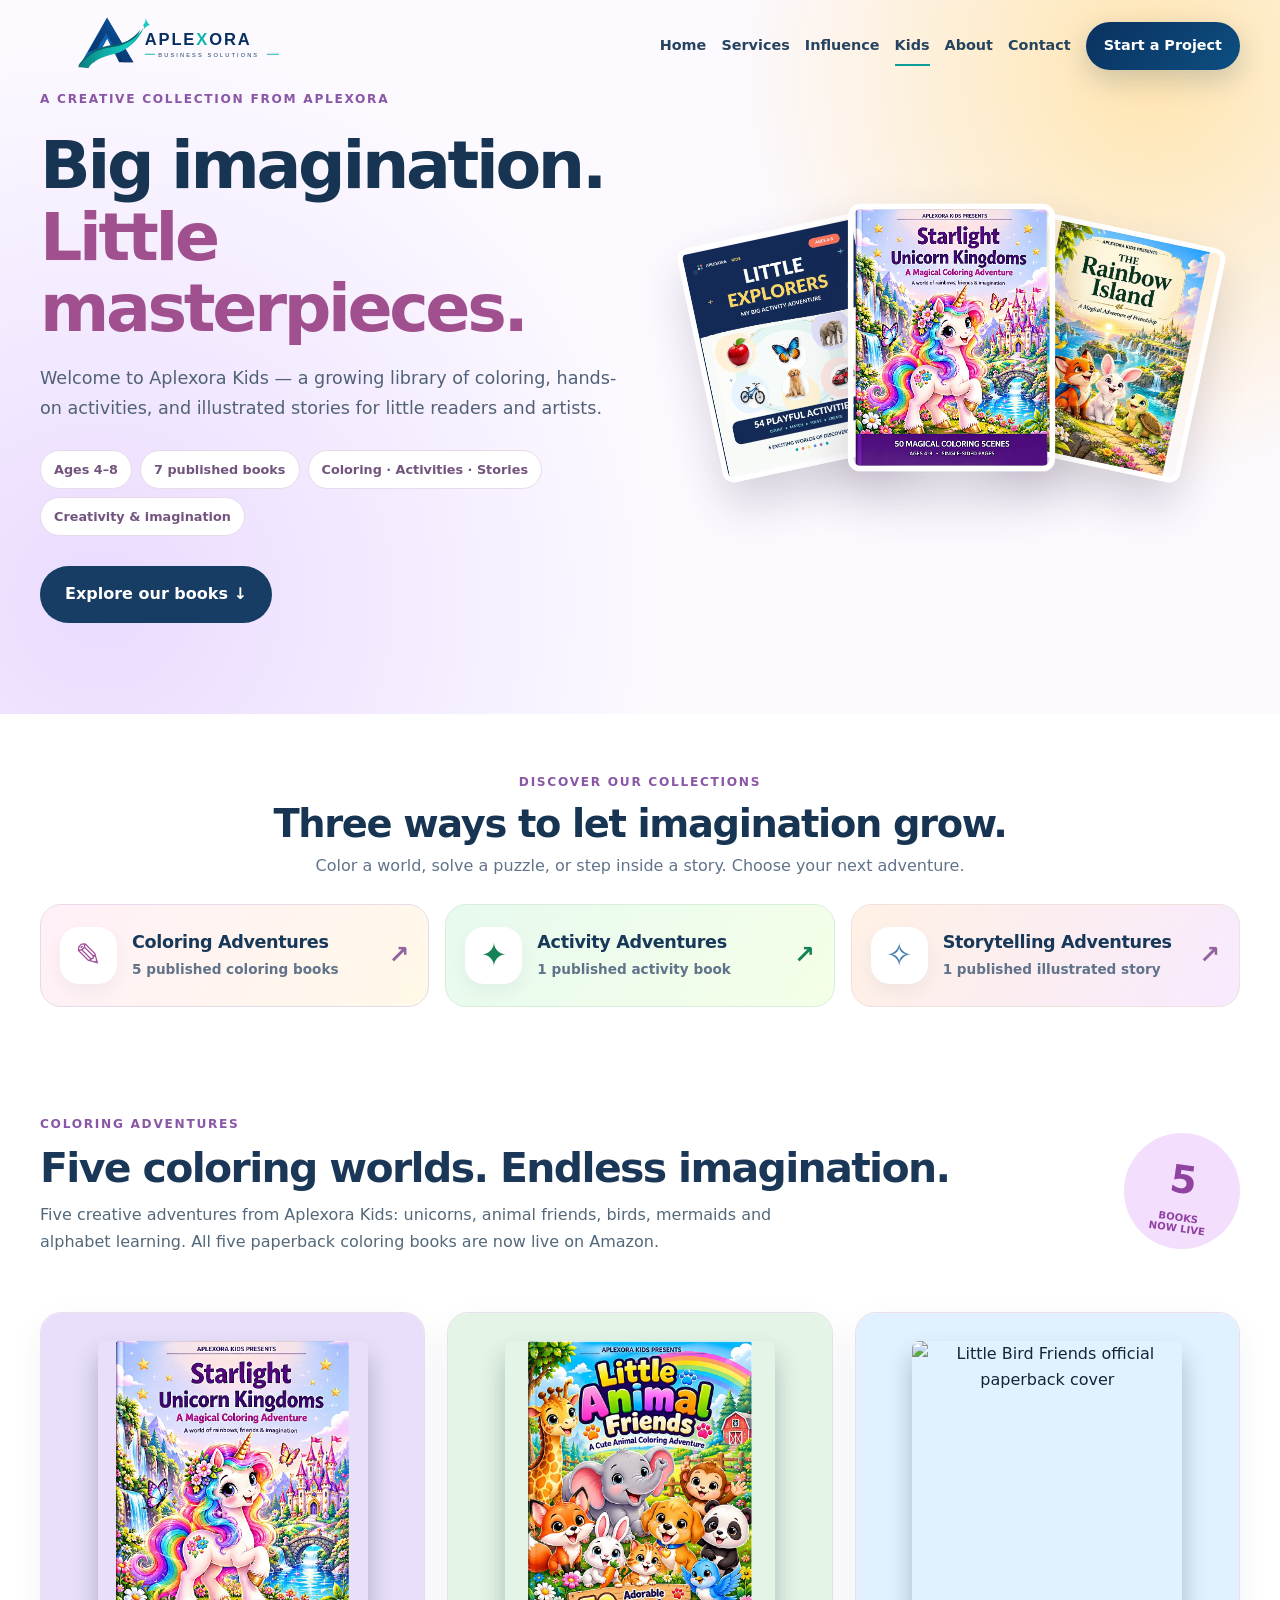
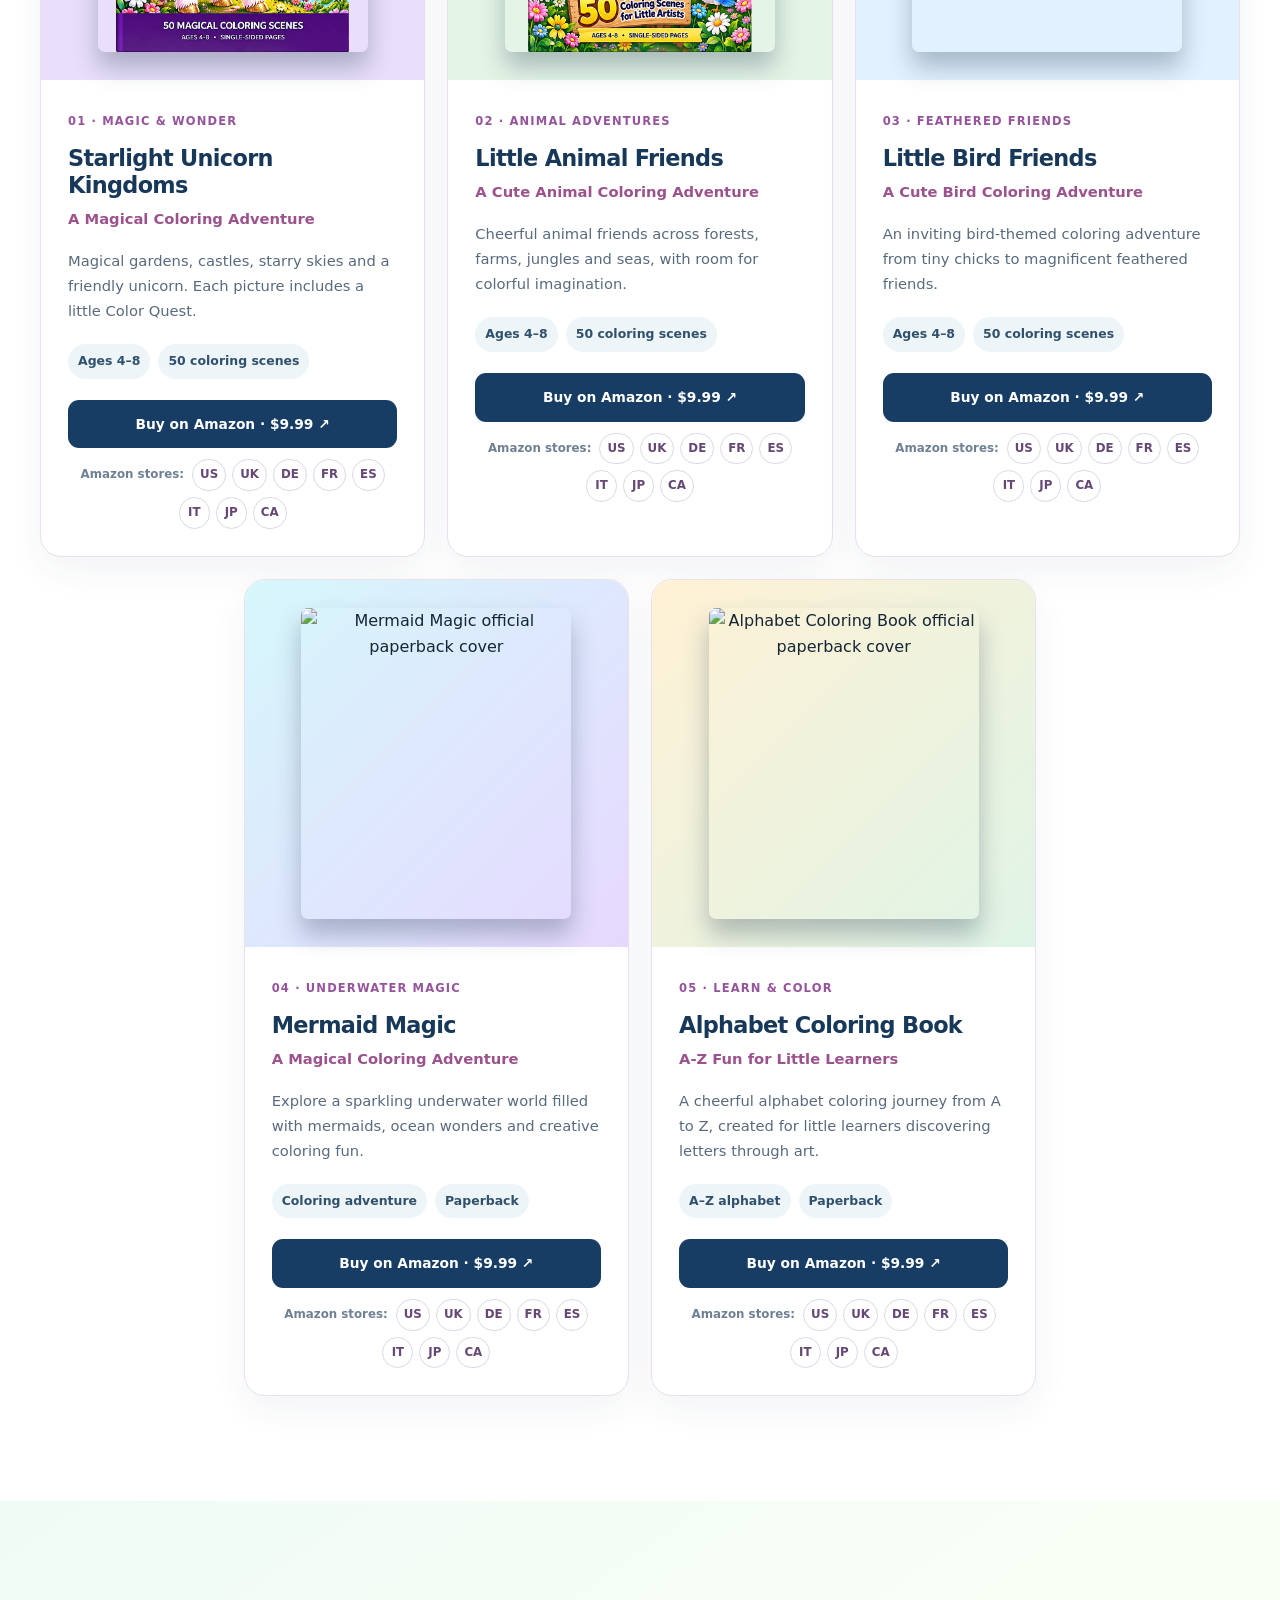
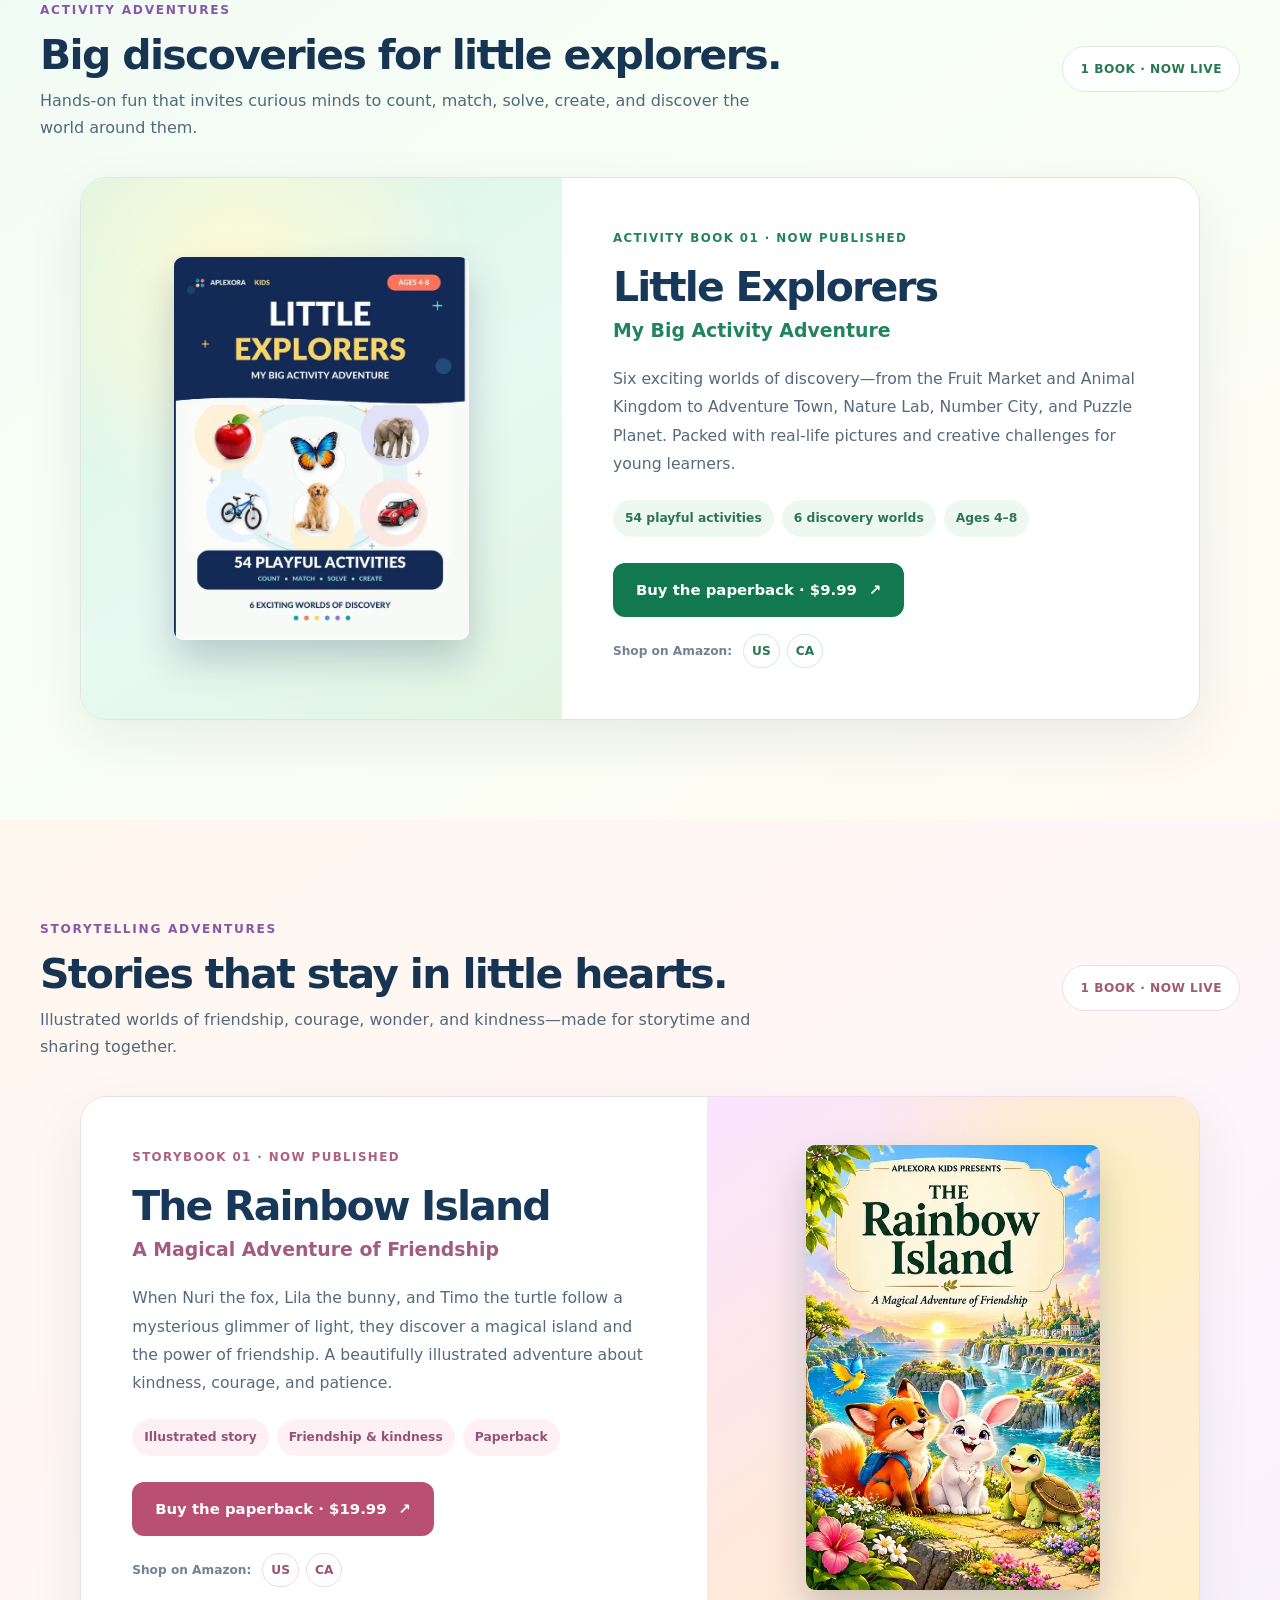
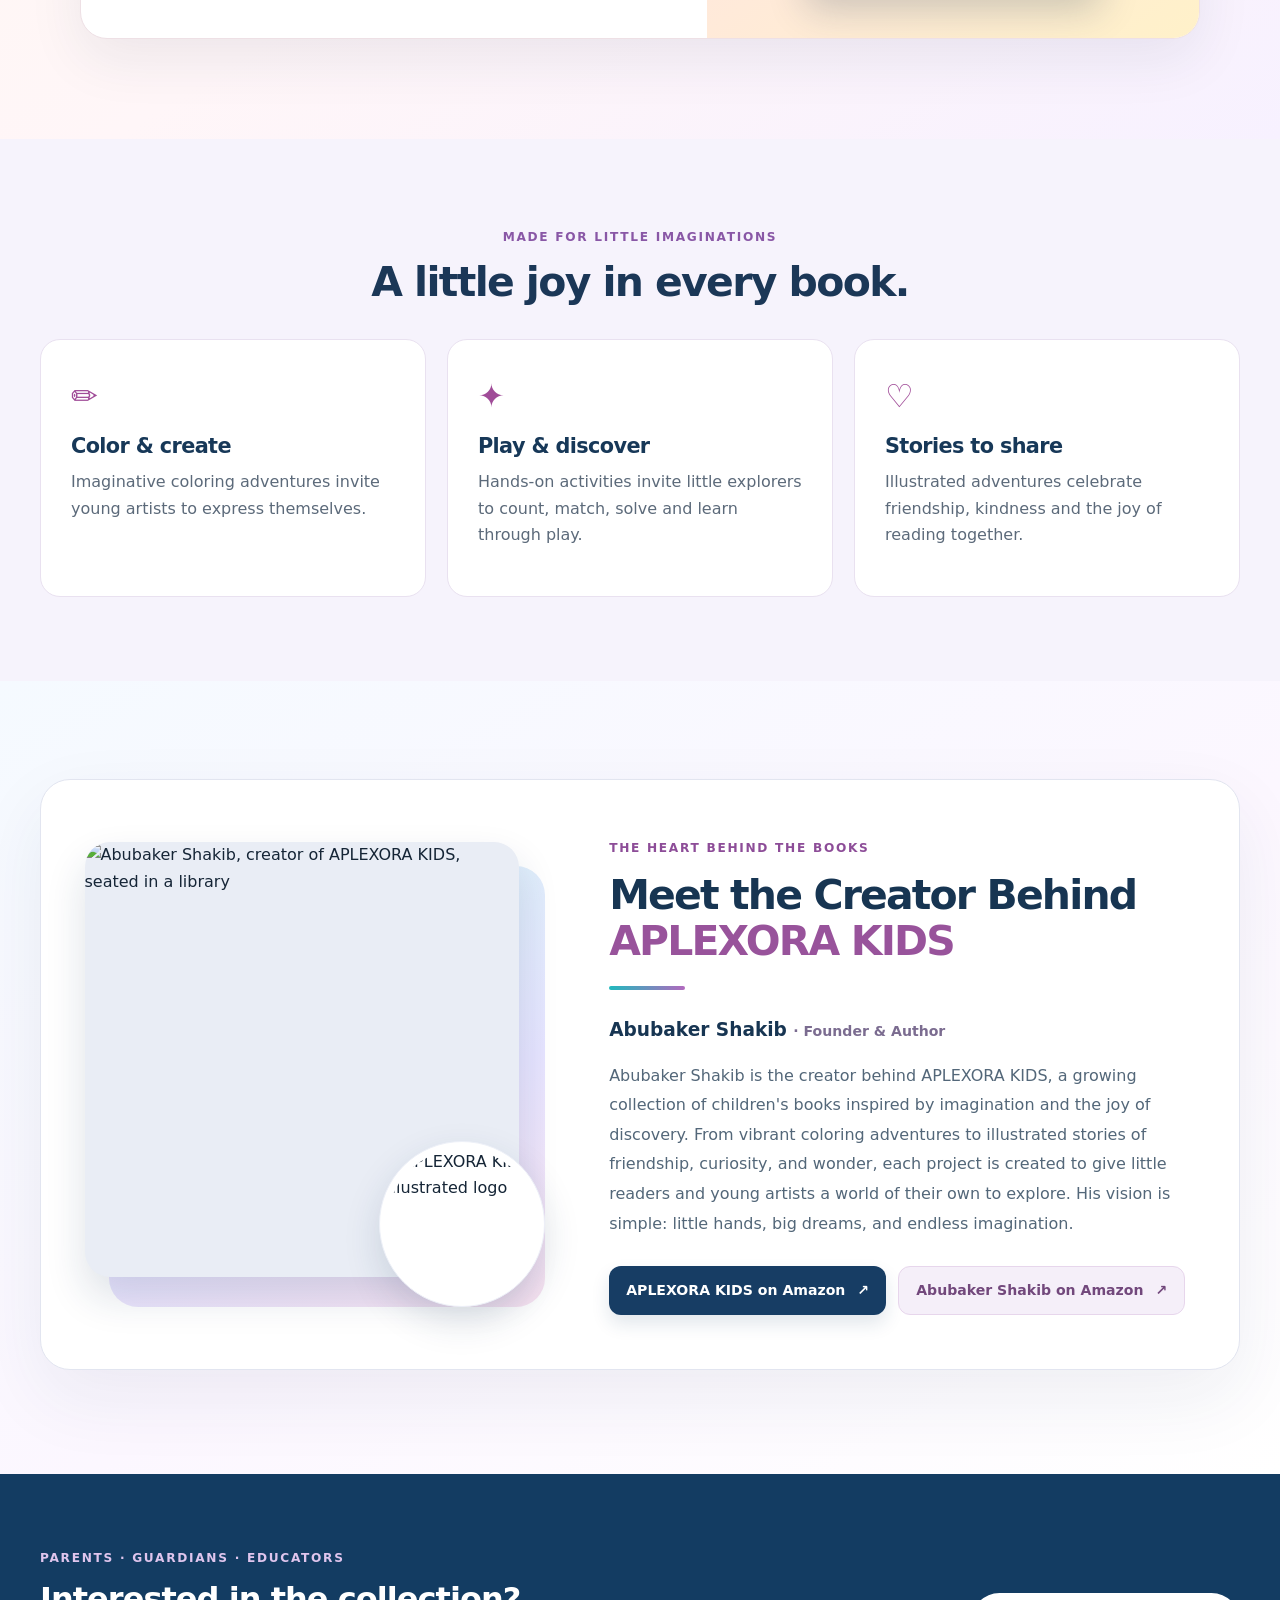
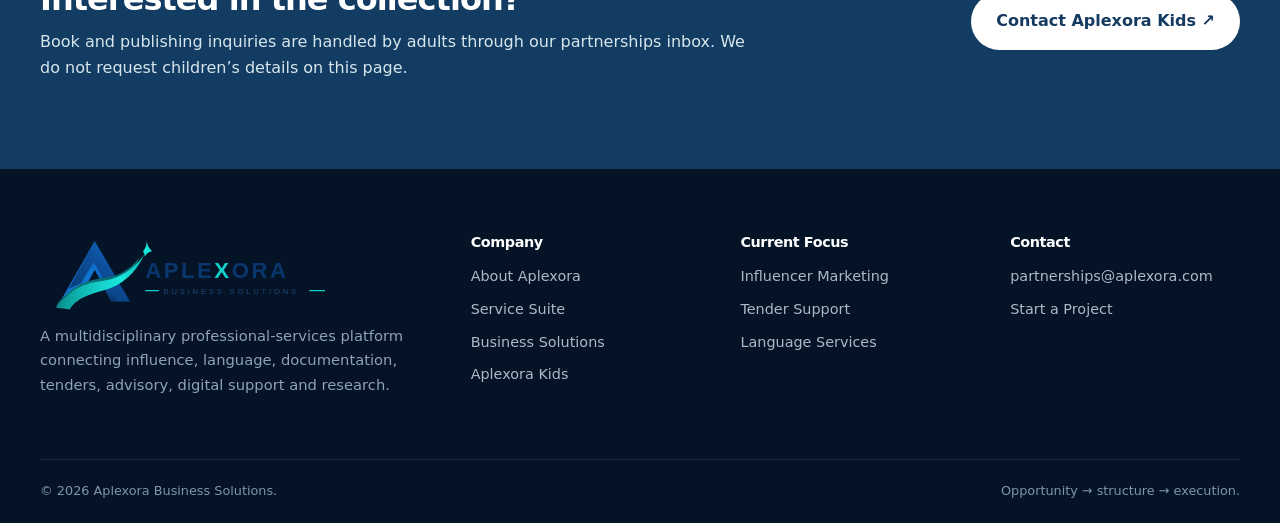
==== commit b8ed9090: "Fix oversized Kids hero book frames by respecting cover aspect ratio" ====
--- a/kids/index.html
+++ b/kids/index.html
@@ -1 +1 @@
-<!doctype html><html lang="en"><head><meta charset="utf-8"><meta name="viewport" content="width=device-width,initial-scale=1"><script async src="https://www.googletagmanager.com/gtag/js?id=G-DZJTN5F0CT"></script><script>window.dataLayer=window.dataLayer||[];function gtag(){dataLayer.push(arguments);}gtag('js',new Date());gtag('config','G-DZJTN5F0CT');</script><title>Aplexora Kids | Coloring, Activity &amp; Storytelling Adventures</title><meta name="description" content="Explore seven published Aplexora Kids books: five coloring adventures, one activity adventure, and one illustrated friendship story."><link rel="canonical" href="https://aplexora.com/kids/"><link rel="icon" type="image/png" sizes="48x48" href="/assets/favicon-48x48.png"><link rel="icon" type="image/svg+xml" href="/assets/favicon.svg"><link rel="shortcut icon" href="/favicon.ico"><link rel="apple-touch-icon" href="/assets/favicon-180x180.png"><link rel="manifest" href="/site.webmanifest"><link rel="stylesheet" href="/assets/styles.css"><link rel="stylesheet" href="/assets/growth.css"><link rel="stylesheet" href="/assets/kids.css?v=20261023-three-collections-final"><meta name="theme-color" content="#0b396c"><meta property="og:type" content="website"><meta property="og:site_name" content="Aplexora"><meta property="og:title" content="Aplexora Kids | Coloring, Activity &amp; Storytelling Adventures"><meta property="og:description" content="Explore seven published Aplexora Kids books: five coloring adventures, one activity adventure, and one illustrated friendship story."><meta property="og:url" content="https://aplexora.com/kids/"><meta property="og:image" content="https://aplexora.com/assets/kids-social-1200x630.svg"><meta name="twitter:card" content="summary_large_image"><meta name="twitter:image" content="https://aplexora.com/assets/kids-social-1200x630.svg"><script type="application/ld+json">{"@context":"https://schema.org","@graph":[{"@context":"https://schema.org","@type":"BreadcrumbList","itemListElement":[{"@type":"ListItem","position":1,"name":"Home","item":"https://aplexora.com/"},{"@type":"ListItem","position":2,"name":"Aplexora Kids","item":"https://aplexora.com/kids/"}]},{"@type":"CollectionPage","@id":"https://aplexora.com/kids/#collection","name":"Aplexora Kids Coloring, Activity and Storybook Collection","url":"https://aplexora.com/kids/","description":"Explore seven published Aplexora Kids books: five coloring adventures, one activity adventure, and one illustrated friendship story.","publisher":{"@id":"https://aplexora.com/#organization"},"hasPart":[{"@type":"CreativeWork","name":"Starlight Unicorn Kingdoms","description":"A Magical Coloring Adventure"},{"@type":"CreativeWork","name":"Little Animal Friends","description":"A Cute Animal Coloring Adventure"},{"@type":"CreativeWork","name":"Little Bird Friends","description":"A Cute Bird Coloring Adventure"},{"@type":"CreativeWork","name":"Mermaid Magic","description":"A Magical Coloring Adventure"},{"@type":"CreativeWork","name":"Alphabet Coloring Book","description":"A-Z Fun for Little Learners"},{"@type":"Book","name":"Little Explorers: My Big Activity Adventure","description":"54 playful activities across six worlds for ages 4–8.","url":"https://www.amazon.com/dp/B0HP239JQ5","author":{"@type":"Person","name":"Abubaker Shakib"}},{"@type":"Book","name":"The Rainbow Island: A Magical Adventure of Friendship","description":"An illustrated adventure about Nuri, Lila and Timo discovering the magic of friendship.","url":"https://www.amazon.com/dp/B0HP1DWML7","author":{"@type":"Person","name":"Abubaker Shakib"}}]}]}</script></head><body><header class="header"><div class="container header__row"><a class="brand" href="/" aria-label="Aplexora home"><img src="/assets/aplexora-logo.svg" alt="Aplexora Business Solutions"></a><nav class="nav" id="main-navigation" aria-label="Primary navigation"><a  href="/">Home</a><a  href="/services/">Services</a><a  href="/influence/">Influence</a><a class="active" href="/kids/">Kids</a><a  href="/about/">About</a><a  href="/contact/">Contact</a><a class="nav-cta" href="/contact/#project">Start a Project</a></nav><button class="menu-btn" aria-label="Open navigation" aria-expanded="false" aria-controls="main-navigation"><span></span></button></div></header><main><section class="kids-hero"><div class="container kids-hero__inner"><div><span class="kids-eyebrow">A CREATIVE COLLECTION FROM APLEXORA</span><h1>Big imagination.<br><span>Little masterpieces.</span></h1><p>Welcome to Aplexora Kids — a growing library of coloring, hands-on activities, and illustrated stories for little readers and artists.</p><div class="kids-tags"><span>Ages 4–8</span><span>7 published books</span><span>Coloring · Activities · Stories</span><span>Creativity &amp; imagination</span></div><a class="kids-button" href="#book-categories">Explore our books ↓</a></div><div class="kids-hero__art" aria-hidden="true"><img src="/assets/kids-little-explorers-cover.webp?v=20261023" alt="" width="660" height="857"><img src="/assets/kids-starlight-unicorn-hq.webp?v=20261013-final" alt="" width="735" height="982"><img src="/assets/kids-rainbow-island-cover.webp?v=20261023" alt="" width="540" height="817"></div></div></section><section class="kids-categories" id="book-categories" aria-label="Explore Aplexora Kids collections"><div class="container"><div class="kids-categories__intro"><span class="kids-eyebrow">DISCOVER OUR COLLECTIONS</span><h2>Three ways to let imagination grow.</h2><p>Color a world, solve a puzzle, or step inside a story. Choose your next adventure.</p></div><div class="kids-categories__grid"><a class="kids-category kids-category--color" href="#collection"><span class="kids-category__icon" aria-hidden="true">✎</span><span class="kids-category__copy"><strong>Coloring Adventures</strong><small>5 published coloring books</small></span><span class="kids-category__arrow" aria-hidden="true">↗</span></a><a class="kids-category kids-category--activity" href="#activitybooks"><span class="kids-category__icon" aria-hidden="true">✦</span><span class="kids-category__copy"><strong>Activity Adventures</strong><small>1 published activity book</small></span><span class="kids-category__arrow" aria-hidden="true">↗</span></a><a class="kids-category kids-category--story" href="#storybooks"><span class="kids-category__icon" aria-hidden="true">✧</span><span class="kids-category__copy"><strong>Storytelling Adventures</strong><small>1 published illustrated story</small></span><span class="kids-category__arrow" aria-hidden="true">↗</span></a></div></div></section><section class="kids-section" id="collection"><div class="container"><div class="kids-section__top"><div><span class="kids-eyebrow">COLORING ADVENTURES</span><h2>Five coloring worlds. Endless imagination.</h2><p>Five creative adventures from Aplexora Kids: unicorns, animal friends, birds, mermaids and alphabet learning. All five paperback coloring books are now live on Amazon.</p></div><div class="kids-sticker">5<small>BOOKS<br>NOW LIVE</small></div></div><div class="kids-books"><article class="kids-book"><div class="kids-book__cover kids-book__cover--unicorn"><img src="/assets/kids-starlight-unicorn-hq.webp?v=20261013-final" alt="Starlight Unicorn Kingdoms colorful book cover" width="240" height="311" loading="lazy"></div><div class="kids-book__info"><span class="kids-book__eyebrow">01 · Magic &amp; wonder</span><h3>Starlight Unicorn Kingdoms</h3><p class="kids-book__subtitle">A Magical Coloring Adventure</p><p>Magical gardens, castles, starry skies and a friendly unicorn. Each picture includes a little Color Quest.</p><div class="kids-book__meta"><span>Ages 4–8</span><span>50 coloring scenes</span></div><div class="kids-book__buybox"><a class="kids-book__buy" href="https://www.amazon.com/dp/B0HLN1DFBB" target="_blank" rel="noopener">Buy on Amazon · $9.99 ↗</a><div class="kids-book__markets" aria-label="Amazon stores"><span>Amazon stores:</span><a href="https://www.amazon.com/dp/B0HLN1DFBB" target="_blank" rel="noopener">US</a><a href="https://www.amazon.co.uk/dp/B0HLN1DFBB" target="_blank" rel="noopener">UK</a><a href="https://www.amazon.de/dp/B0HLN1DFBB" target="_blank" rel="noopener">DE</a><a href="https://www.amazon.fr/dp/B0HLN1DFBB" target="_blank" rel="noopener">FR</a><a href="https://www.amazon.es/dp/B0HLN1DFBB" target="_blank" rel="noopener">ES</a><a href="https://www.amazon.it/dp/B0HLN1DFBB" target="_blank" rel="noopener">IT</a><a href="https://www.amazon.co.jp/dp/B0HLN1DFBB" target="_blank" rel="noopener">JP</a><a href="https://www.amazon.ca/dp/B0HLN1DFBB" target="_blank" rel="noopener">CA</a></div></div></div></article><article class="kids-book"><div class="kids-book__cover kids-book__cover--animals"><img src="/assets/kids-little-animal-hq.webp?v=20261013-final" alt="Little Animal Friends colorful book cover" width="240" height="311" loading="lazy"></div><div class="kids-book__info"><span class="kids-book__eyebrow">02 · Animal adventures</span><h3>Little Animal Friends</h3><p class="kids-book__subtitle">A Cute Animal Coloring Adventure</p><p>Cheerful animal friends across forests, farms, jungles and seas, with room for colorful imagination.</p><div class="kids-book__meta"><span>Ages 4–8</span><span>50 coloring scenes</span></div><div class="kids-book__buybox"><a class="kids-book__buy" href="https://www.amazon.com/dp/B0HMSB1ZLM" target="_blank" rel="noopener">Buy on Amazon · $9.99 ↗</a><div class="kids-book__markets" aria-label="Amazon stores"><span>Amazon stores:</span><a href="https://www.amazon.com/dp/B0HMSB1ZLM" target="_blank" rel="noopener">US</a><a href="https://www.amazon.co.uk/dp/B0HMSB1ZLM" target="_blank" rel="noopener">UK</a><a href="https://www.amazon.de/dp/B0HMSB1ZLM" target="_blank" rel="noopener">DE</a><a href="https://www.amazon.fr/dp/B0HMSB1ZLM" target="_blank" rel="noopener">FR</a><a href="https://www.amazon.es/dp/B0HMSB1ZLM" target="_blank" rel="noopener">ES</a><a href="https://www.amazon.it/dp/B0HMSB1ZLM" target="_blank" rel="noopener">IT</a><a href="https://www.amazon.co.jp/dp/B0HMSB1ZLM" target="_blank" rel="noopener">JP</a><a href="https://www.amazon.ca/dp/B0HMSB1ZLM" target="_blank" rel="noopener">CA</a></div></div></div></article><article class="kids-book"><div class="kids-book__cover kids-book__cover--birds"><img src="https://images-na.ssl-images-amazon.com/images/P/B0HMX6NRQM.01.L.jpg" alt="Little Bird Friends official paperback cover" width="240" height="311" loading="lazy"></div><div class="kids-book__info"><span class="kids-book__eyebrow">03 · Feathered friends</span><h3>Little Bird Friends</h3><p class="kids-book__subtitle">A Cute Bird Coloring Adventure</p><p>An inviting bird-themed coloring adventure from tiny chicks to magnificent feathered friends.</p><div class="kids-book__meta"><span>Ages 4–8</span><span>50 coloring scenes</span></div><div class="kids-book__buybox"><a class="kids-book__buy" href="https://www.amazon.com/dp/B0HMX6NRQM" target="_blank" rel="noopener">Buy on Amazon · $9.99 ↗</a><div class="kids-book__markets" aria-label="Amazon stores"><span>Amazon stores:</span><a href="https://www.amazon.com/dp/B0HMX6NRQM" target="_blank" rel="noopener">US</a><a href="https://www.amazon.co.uk/dp/B0HMX6NRQM" target="_blank" rel="noopener">UK</a><a href="https://www.amazon.de/dp/B0HMX6NRQM" target="_blank" rel="noopener">DE</a><a href="https://www.amazon.fr/dp/B0HMX6NRQM" target="_blank" rel="noopener">FR</a><a href="https://www.amazon.es/dp/B0HMX6NRQM" target="_blank" rel="noopener">ES</a><a href="https://www.amazon.it/dp/B0HMX6NRQM" target="_blank" rel="noopener">IT</a><a href="https://www.amazon.co.jp/dp/B0HMX6NRQM" target="_blank" rel="noopener">JP</a><a href="https://www.amazon.ca/dp/B0HMX6NRQM" target="_blank" rel="noopener">CA</a></div></div></div></article><article class="kids-book"><div class="kids-book__cover kids-book__cover--mermaid"><img src="https://images-na.ssl-images-amazon.com/images/P/B0HMXFBHJY.01.L.jpg" alt="Mermaid Magic official paperback cover" width="240" height="311" loading="lazy"></div><div class="kids-book__info"><span class="kids-book__eyebrow">04 · Underwater magic</span><h3>Mermaid Magic</h3><p class="kids-book__subtitle">A Magical Coloring Adventure</p><p>Explore a sparkling underwater world filled with mermaids, ocean wonders and creative coloring fun.</p><div class="kids-book__meta"><span>Coloring adventure</span><span>Paperback</span></div><div class="kids-book__buybox"><a class="kids-book__buy" href="https://www.amazon.com/dp/B0HMXFBHJY" target="_blank" rel="noopener">Buy on Amazon · $9.99 ↗</a><div class="kids-book__markets" aria-label="Amazon stores"><span>Amazon stores:</span><a href="https://www.amazon.com/dp/B0HMXFBHJY" target="_blank" rel="noopener">US</a><a href="https://www.amazon.co.uk/dp/B0HMXFBHJY" target="_blank" rel="noopener">UK</a><a href="https://www.amazon.de/dp/B0HMXFBHJY" target="_blank" rel="noopener">DE</a><a href="https://www.amazon.fr/dp/B0HMXFBHJY" target="_blank" rel="noopener">FR</a><a href="https://www.amazon.es/dp/B0HMXFBHJY" target="_blank" rel="noopener">ES</a><a href="https://www.amazon.it/dp/B0HMXFBHJY" target="_blank" rel="noopener">IT</a><a href="https://www.amazon.co.jp/dp/B0HMXFBHJY" target="_blank" rel="noopener">JP</a><a href="https://www.amazon.ca/dp/B0HMXFBHJY" target="_blank" rel="noopener">CA</a></div></div></div></article><article class="kids-book"><div class="kids-book__cover kids-book__cover--alphabet"><img src="https://images-na.ssl-images-amazon.com/images/P/B0HMX2MBBD.01.L.jpg" alt="Alphabet Coloring Book official paperback cover" width="240" height="311" loading="lazy"></div><div class="kids-book__info"><span class="kids-book__eyebrow">05 · Learn &amp; color</span><h3>Alphabet Coloring Book</h3><p class="kids-book__subtitle">A-Z Fun for Little Learners</p><p>A cheerful alphabet coloring journey from A to Z, created for little learners discovering letters through art.</p><div class="kids-book__meta"><span>A–Z alphabet</span><span>Paperback</span></div><div class="kids-book__buybox"><a class="kids-book__buy" href="https://www.amazon.com/dp/B0HMX2MBBD" target="_blank" rel="noopener">Buy on Amazon · $9.99 ↗</a><div class="kids-book__markets" aria-label="Amazon stores"><span>Amazon stores:</span><a href="https://www.amazon.com/dp/B0HMX2MBBD" target="_blank" rel="noopener">US</a><a href="https://www.amazon.co.uk/dp/B0HMX2MBBD" target="_blank" rel="noopener">UK</a><a href="https://www.amazon.de/dp/B0HMX2MBBD" target="_blank" rel="noopener">DE</a><a href="https://www.amazon.fr/dp/B0HMX2MBBD" target="_blank" rel="noopener">FR</a><a href="https://www.amazon.es/dp/B0HMX2MBBD" target="_blank" rel="noopener">ES</a><a href="https://www.amazon.it/dp/B0HMX2MBBD" target="_blank" rel="noopener">IT</a><a href="https://www.amazon.co.jp/dp/B0HMX2MBBD" target="_blank" rel="noopener">JP</a><a href="https://www.amazon.ca/dp/B0HMX2MBBD" target="_blank" rel="noopener">CA</a></div></div></div></article></div></div></section><section class="kids-feature-section kids-feature-section--activity" id="activitybooks" aria-labelledby="kids-activity-heading"><div class="container"><div class="kids-feature__heading"><div><span class="kids-eyebrow">ACTIVITY ADVENTURES</span><h2 id="kids-activity-heading">Big discoveries for little explorers.</h2><p>Hands-on fun that invites curious minds to count, match, solve, create, and discover the world around them.</p></div><span class="kids-feature__note">1 BOOK · NOW LIVE</span></div><article class="kids-feature kids-feature--activity"><div class="kids-feature__visual"><img src="/assets/kids-little-explorers-cover.webp?v=20261023" alt="Little Explorers: My Big Activity Adventure original paperback front cover, featuring real-life objects and 54 playful activities" width="660" height="857" loading="lazy" decoding="async"></div><div class="kids-feature__body"><span class="kids-feature__eyebrow">ACTIVITY BOOK 01 · NOW PUBLISHED</span><h3>Little Explorers</h3><p class="kids-feature__subtitle">My Big Activity Adventure</p><p>Six exciting worlds of discovery—from the Fruit Market and Animal Kingdom to Adventure Town, Nature Lab, Number City, and Puzzle Planet. Packed with real-life pictures and creative challenges for young learners.</p><div class="kids-feature__chips"><span>54 playful activities</span><span>6 discovery worlds</span><span>Ages 4–8</span></div><a class="kids-feature__buy" href="https://www.amazon.com/dp/B0HP239JQ5" target="_blank" rel="noopener noreferrer">Buy the paperback · $9.99 <span aria-hidden="true">↗</span></a><div class="kids-feature__markets" aria-label="Verified Amazon stores"><span>Shop on Amazon:</span><a href="https://www.amazon.com/dp/B0HP239JQ5" target="_blank" rel="noopener noreferrer" aria-label="Shop on Amazon US">US</a><a href="https://www.amazon.ca/dp/B0HP239JQ5" target="_blank" rel="noopener noreferrer" aria-label="Shop on Amazon Canada">CA</a></div></div></article></div></section><section class="kids-feature-section kids-feature-section--story" id="storybooks" aria-labelledby="kids-story-heading"><div class="container"><div class="kids-feature__heading"><div><span class="kids-eyebrow">STORYTELLING ADVENTURES</span><h2 id="kids-story-heading">Stories that stay in little hearts.</h2><p>Illustrated worlds of friendship, courage, wonder, and kindness—made for storytime and sharing together.</p></div><span class="kids-feature__note">1 BOOK · NOW LIVE</span></div><article class="kids-feature kids-feature--story"><div class="kids-feature__visual"><img src="/assets/kids-rainbow-island-cover.webp?v=20261023" alt="The Rainbow Island: A Magical Adventure of Friendship original paperback front cover, featuring Nuri the fox, Lila the bunny and Timo the turtle" width="540" height="817" loading="lazy" decoding="async"></div><div class="kids-feature__body"><span class="kids-feature__eyebrow">STORYBOOK 01 · NOW PUBLISHED</span><h3>The Rainbow Island</h3><p class="kids-feature__subtitle">A Magical Adventure of Friendship</p><p>When Nuri the fox, Lila the bunny, and Timo the turtle follow a mysterious glimmer of light, they discover a magical island and the power of friendship. A beautifully illustrated adventure about kindness, courage, and patience.</p><div class="kids-feature__chips"><span>Illustrated story</span><span>Friendship &amp; kindness</span><span>Paperback</span></div><a class="kids-feature__buy" href="https://www.amazon.com/dp/B0HP1DWML7" target="_blank" rel="noopener noreferrer">Buy the paperback · $19.99 <span aria-hidden="true">↗</span></a><div class="kids-feature__markets" aria-label="Verified Amazon stores"><span>Shop on Amazon:</span><a href="https://www.amazon.com/dp/B0HP1DWML7" target="_blank" rel="noopener noreferrer" aria-label="Shop on Amazon US">US</a><a href="https://www.amazon.ca/dp/B0HP1DWML7" target="_blank" rel="noopener noreferrer" aria-label="Shop on Amazon Canada">CA</a></div></div></article></div></section><section class="kids-value"><div class="container"><div class="kids-value__heading"><span class="kids-eyebrow">MADE FOR LITTLE IMAGINATIONS</span><h2>A little joy in every book.</h2></div><div class="kids-value__grid"><div><span aria-hidden="true">✏</span><h3>Color &amp; create</h3><p>Imaginative coloring adventures invite young artists to express themselves.</p></div><div><span aria-hidden="true">✦</span><h3>Play &amp; discover</h3><p>Hands-on activities invite little explorers to count, match, solve and learn through play.</p></div><div><span aria-hidden="true">♡</span><h3>Stories to share</h3><p>Illustrated adventures celebrate friendship, kindness and the joy of reading together.</p></div></div></div></section><section class="kids-creator" id="authors" aria-labelledby="kids-creator-heading"><div class="container"><div class="kids-creator__panel"><div class="kids-creator__visual"><div class="kids-creator__portrait-frame"><img class="kids-creator__portrait" src="https://d2ol7oe51mr4n9.cloudfront.net/user_3JrUqCIiuFweMBb8ZwUpwG0pIx8/4c562027-68d1-42a0-9ac8-59644f321647.png" alt="Abubaker Shakib, creator of APLEXORA KIDS, seated in a library" width="1254" height="1254" loading="lazy" decoding="async"></div><div class="kids-creator__brand-mark"><img src="https://d2ol7oe51mr4n9.cloudfront.net/user_3JrUqCIiuFweMBb8ZwUpwG0pIx8/8e953302-9442-4c2e-9684-0aee75d01a26.webp" alt="APLEXORA KIDS illustrated logo" width="480" height="480" loading="lazy" decoding="async"></div></div><div class="kids-creator__content"><span class="kids-eyebrow">THE HEART BEHIND THE BOOKS</span><h2 id="kids-creator-heading">Meet the Creator Behind <span>APLEXORA KIDS</span></h2><div class="kids-creator__rule" aria-hidden="true"></div><p class="kids-creator__name">Abubaker Shakib <span>· Founder &amp; Author</span></p><p class="kids-creator__bio">Abubaker Shakib is the creator behind APLEXORA KIDS, a growing collection of children's books inspired by imagination and the joy of discovery. From vibrant coloring adventures to illustrated stories of friendship, curiosity, and wonder, each project is created to give little readers and young artists a world of their own to explore. His vision is simple: little hands, big dreams, and endless imagination.</p><div class="kids-creator__links" aria-label="Explore our Amazon author profiles"><a class="kids-creator__link kids-creator__link--primary" href="https://www.amazon.com/author/aplexorakids" target="_blank" rel="noopener noreferrer">APLEXORA KIDS on Amazon <span aria-hidden="true">↗</span></a><a class="kids-creator__link kids-creator__link--secondary" href="https://www.amazon.com/author/abubakershakib" target="_blank" rel="noopener noreferrer">Abubaker Shakib on Amazon <span aria-hidden="true">↗</span></a></div></div></div></div></section><section class="kids-contact"><div class="container kids-contact__inner"><div><span class="kids-eyebrow">PARENTS · GUARDIANS · EDUCATORS</span><h2>Interested in the collection?</h2><p>Book and publishing inquiries are handled by adults through our partnerships inbox. We do not request children’s details on this page.</p></div><a class="kids-button kids-button--light" href="/contact/?topic=kids#project">Contact Aplexora Kids ↗</a></div></section></main><footer class="footer"><div class="container"><div class="footer__grid"><div><img src="/assets/aplexora-logo.svg" alt="Aplexora Business Solutions"><p>A multidisciplinary professional-services platform connecting influence, language, documentation, tenders, advisory, digital support and research.</p></div><div><h4>Company</h4><div class="footer__links"><a href="/about/">About Aplexora</a><a href="/services/">Service Suite</a><a href="/solutions/">Business Solutions</a><a href="/kids/">Aplexora Kids</a></div></div><div><h4>Current Focus</h4><div class="footer__links"><a href="/influence/">Influencer Marketing</a><a href="/services/#service-tender">Tender Support</a><a href="/services/#service-language">Language Services</a></div></div><div><h4>Contact</h4><div class="footer__links"><a href="https://mail.google.com/mail/?view=cm&fs=1&to=partnerships%40aplexora.com&su=Aplexora%20Business%20Inquiry" target="_blank" rel="noopener">partnerships@aplexora.com</a><a href="/contact/#project">Start a Project</a></div></div></div><div class="footer__bottom"><span>© 2026 Aplexora Business Solutions.</span><span>Opportunity → structure → execution.</span></div></div></footer><script src="/assets/script.js"></script></body></html>+<!doctype html><html lang="en"><head><meta charset="utf-8"><meta name="viewport" content="width=device-width,initial-scale=1"><script async src="https://www.googletagmanager.com/gtag/js?id=G-DZJTN5F0CT"></script><script>window.dataLayer=window.dataLayer||[];function gtag(){dataLayer.push(arguments);}gtag('js',new Date());gtag('config','G-DZJTN5F0CT');</script><title>Aplexora Kids | Coloring, Activity &amp; Storytelling Adventures</title><meta name="description" content="Explore seven published Aplexora Kids books: five coloring adventures, one activity adventure, and one illustrated friendship story."><link rel="canonical" href="https://aplexora.com/kids/"><link rel="icon" type="image/png" sizes="48x48" href="/assets/favicon-48x48.png"><link rel="icon" type="image/svg+xml" href="/assets/favicon.svg"><link rel="shortcut icon" href="/favicon.ico"><link rel="apple-touch-icon" href="/assets/favicon-180x180.png"><link rel="manifest" href="/site.webmanifest"><link rel="stylesheet" href="/assets/styles.css"><link rel="stylesheet" href="/assets/growth.css"><link rel="stylesheet" href="/assets/kids.css?v=20261029-hero-cover-height"><meta name="theme-color" content="#0b396c"><meta property="og:type" content="website"><meta property="og:site_name" content="Aplexora"><meta property="og:title" content="Aplexora Kids | Coloring, Activity &amp; Storytelling Adventures"><meta property="og:description" content="Explore seven published Aplexora Kids books: five coloring adventures, one activity adventure, and one illustrated friendship story."><meta property="og:url" content="https://aplexora.com/kids/"><meta property="og:image" content="https://aplexora.com/assets/kids-social-1200x630.svg"><meta name="twitter:card" content="summary_large_image"><meta name="twitter:image" content="https://aplexora.com/assets/kids-social-1200x630.svg"><script type="application/ld+json">{"@context":"https://schema.org","@graph":[{"@context":"https://schema.org","@type":"BreadcrumbList","itemListElement":[{"@type":"ListItem","position":1,"name":"Home","item":"https://aplexora.com/"},{"@type":"ListItem","position":2,"name":"Aplexora Kids","item":"https://aplexora.com/kids/"}]},{"@type":"CollectionPage","@id":"https://aplexora.com/kids/#collection","name":"Aplexora Kids Coloring, Activity and Storybook Collection","url":"https://aplexora.com/kids/","description":"Explore seven published Aplexora Kids books: five coloring adventures, one activity adventure, and one illustrated friendship story.","publisher":{"@id":"https://aplexora.com/#organization"},"hasPart":[{"@type":"CreativeWork","name":"Starlight Unicorn Kingdoms","description":"A Magical Coloring Adventure"},{"@type":"CreativeWork","name":"Little Animal Friends","description":"A Cute Animal Coloring Adventure"},{"@type":"CreativeWork","name":"Little Bird Friends","description":"A Cute Bird Coloring Adventure"},{"@type":"CreativeWork","name":"Mermaid Magic","description":"A Magical Coloring Adventure"},{"@type":"CreativeWork","name":"Alphabet Coloring Book","description":"A-Z Fun for Little Learners"},{"@type":"Book","name":"Little Explorers: My Big Activity Adventure","description":"54 playful activities across six worlds for ages 4–8.","url":"https://www.amazon.com/dp/B0HP239JQ5","author":{"@type":"Person","name":"Abubaker Shakib"}},{"@type":"Book","name":"The Rainbow Island: A Magical Adventure of Friendship","description":"An illustrated adventure about Nuri, Lila and Timo discovering the magic of friendship.","url":"https://www.amazon.com/dp/B0HP1DWML7","author":{"@type":"Person","name":"Abubaker Shakib"}}]}]}</script></head><body><header class="header"><div class="container header__row"><a class="brand" href="/" aria-label="Aplexora home"><img src="/assets/aplexora-logo.svg" alt="Aplexora Business Solutions"></a><nav class="nav" id="main-navigation" aria-label="Primary navigation"><a  href="/">Home</a><a  href="/services/">Services</a><a  href="/influence/">Influence</a><a class="active" href="/kids/">Kids</a><a  href="/about/">About</a><a  href="/contact/">Contact</a><a class="nav-cta" href="/contact/#project">Start a Project</a></nav><button class="menu-btn" aria-label="Open navigation" aria-expanded="false" aria-controls="main-navigation"><span></span></button></div></header><main><section class="kids-hero"><div class="container kids-hero__inner"><div><span class="kids-eyebrow">A CREATIVE COLLECTION FROM APLEXORA</span><h1>Big imagination.<br><span>Little masterpieces.</span></h1><p>Welcome to Aplexora Kids — a growing library of coloring, hands-on activities, and illustrated stories for little readers and artists.</p><div class="kids-tags"><span>Ages 4–8</span><span>7 published books</span><span>Coloring · Activities · Stories</span><span>Creativity &amp; imagination</span></div><a class="kids-button" href="#book-categories">Explore our books ↓</a></div><div class="kids-hero__art" aria-hidden="true"><img src="/assets/kids-little-explorers-cover.webp?v=20261023" alt="" width="660" height="857"><img src="/assets/kids-starlight-unicorn-hq.webp?v=20261013-final" alt="" width="735" height="982"><img src="/assets/kids-rainbow-island-cover.webp?v=20261023" alt="" width="540" height="817"></div></div></section><section class="kids-categories" id="book-categories" aria-label="Explore Aplexora Kids collections"><div class="container"><div class="kids-categories__intro"><span class="kids-eyebrow">DISCOVER OUR COLLECTIONS</span><h2>Three ways to let imagination grow.</h2><p>Color a world, solve a puzzle, or step inside a story. Choose your next adventure.</p></div><div class="kids-categories__grid"><a class="kids-category kids-category--color" href="#collection"><span class="kids-category__icon" aria-hidden="true">✎</span><span class="kids-category__copy"><strong>Coloring Adventures</strong><small>5 published coloring books</small></span><span class="kids-category__arrow" aria-hidden="true">↗</span></a><a class="kids-category kids-category--activity" href="#activitybooks"><span class="kids-category__icon" aria-hidden="true">✦</span><span class="kids-category__copy"><strong>Activity Adventures</strong><small>1 published activity book</small></span><span class="kids-category__arrow" aria-hidden="true">↗</span></a><a class="kids-category kids-category--story" href="#storybooks"><span class="kids-category__icon" aria-hidden="true">✧</span><span class="kids-category__copy"><strong>Storytelling Adventures</strong><small>1 published illustrated story</small></span><span class="kids-category__arrow" aria-hidden="true">↗</span></a></div></div></section><section class="kids-section" id="collection"><div class="container"><div class="kids-section__top"><div><span class="kids-eyebrow">COLORING ADVENTURES</span><h2>Five coloring worlds. Endless imagination.</h2><p>Five creative adventures from Aplexora Kids: unicorns, animal friends, birds, mermaids and alphabet learning. All five paperback coloring books are now live on Amazon.</p></div><div class="kids-sticker">5<small>BOOKS<br>NOW LIVE</small></div></div><div class="kids-books"><article class="kids-book"><div class="kids-book__cover kids-book__cover--unicorn"><img src="/assets/kids-starlight-unicorn-hq.webp?v=20261013-final" alt="Starlight Unicorn Kingdoms colorful book cover" width="240" height="311" loading="lazy"></div><div class="kids-book__info"><span class="kids-book__eyebrow">01 · Magic &amp; wonder</span><h3>Starlight Unicorn Kingdoms</h3><p class="kids-book__subtitle">A Magical Coloring Adventure</p><p>Magical gardens, castles, starry skies and a friendly unicorn. Each picture includes a little Color Quest.</p><div class="kids-book__meta"><span>Ages 4–8</span><span>50 coloring scenes</span></div><div class="kids-book__buybox"><a class="kids-book__buy" href="https://www.amazon.com/dp/B0HLN1DFBB" target="_blank" rel="noopener">Buy on Amazon · $9.99 ↗</a><div class="kids-book__markets" aria-label="Amazon stores"><span>Amazon stores:</span><a href="https://www.amazon.com/dp/B0HLN1DFBB" target="_blank" rel="noopener">US</a><a href="https://www.amazon.co.uk/dp/B0HLN1DFBB" target="_blank" rel="noopener">UK</a><a href="https://www.amazon.de/dp/B0HLN1DFBB" target="_blank" rel="noopener">DE</a><a href="https://www.amazon.fr/dp/B0HLN1DFBB" target="_blank" rel="noopener">FR</a><a href="https://www.amazon.es/dp/B0HLN1DFBB" target="_blank" rel="noopener">ES</a><a href="https://www.amazon.it/dp/B0HLN1DFBB" target="_blank" rel="noopener">IT</a><a href="https://www.amazon.co.jp/dp/B0HLN1DFBB" target="_blank" rel="noopener">JP</a><a href="https://www.amazon.ca/dp/B0HLN1DFBB" target="_blank" rel="noopener">CA</a></div></div></div></article><article class="kids-book"><div class="kids-book__cover kids-book__cover--animals"><img src="/assets/kids-little-animal-hq.webp?v=20261013-final" alt="Little Animal Friends colorful book cover" width="240" height="311" loading="lazy"></div><div class="kids-book__info"><span class="kids-book__eyebrow">02 · Animal adventures</span><h3>Little Animal Friends</h3><p class="kids-book__subtitle">A Cute Animal Coloring Adventure</p><p>Cheerful animal friends across forests, farms, jungles and seas, with room for colorful imagination.</p><div class="kids-book__meta"><span>Ages 4–8</span><span>50 coloring scenes</span></div><div class="kids-book__buybox"><a class="kids-book__buy" href="https://www.amazon.com/dp/B0HMSB1ZLM" target="_blank" rel="noopener">Buy on Amazon · $9.99 ↗</a><div class="kids-book__markets" aria-label="Amazon stores"><span>Amazon stores:</span><a href="https://www.amazon.com/dp/B0HMSB1ZLM" target="_blank" rel="noopener">US</a><a href="https://www.amazon.co.uk/dp/B0HMSB1ZLM" target="_blank" rel="noopener">UK</a><a href="https://www.amazon.de/dp/B0HMSB1ZLM" target="_blank" rel="noopener">DE</a><a href="https://www.amazon.fr/dp/B0HMSB1ZLM" target="_blank" rel="noopener">FR</a><a href="https://www.amazon.es/dp/B0HMSB1ZLM" target="_blank" rel="noopener">ES</a><a href="https://www.amazon.it/dp/B0HMSB1ZLM" target="_blank" rel="noopener">IT</a><a href="https://www.amazon.co.jp/dp/B0HMSB1ZLM" target="_blank" rel="noopener">JP</a><a href="https://www.amazon.ca/dp/B0HMSB1ZLM" target="_blank" rel="noopener">CA</a></div></div></div></article><article class="kids-book"><div class="kids-book__cover kids-book__cover--birds"><img src="https://images-na.ssl-images-amazon.com/images/P/B0HMX6NRQM.01.L.jpg" alt="Little Bird Friends official paperback cover" width="240" height="311" loading="lazy"></div><div class="kids-book__info"><span class="kids-book__eyebrow">03 · Feathered friends</span><h3>Little Bird Friends</h3><p class="kids-book__subtitle">A Cute Bird Coloring Adventure</p><p>An inviting bird-themed coloring adventure from tiny chicks to magnificent feathered friends.</p><div class="kids-book__meta"><span>Ages 4–8</span><span>50 coloring scenes</span></div><div class="kids-book__buybox"><a class="kids-book__buy" href="https://www.amazon.com/dp/B0HMX6NRQM" target="_blank" rel="noopener">Buy on Amazon · $9.99 ↗</a><div class="kids-book__markets" aria-label="Amazon stores"><span>Amazon stores:</span><a href="https://www.amazon.com/dp/B0HMX6NRQM" target="_blank" rel="noopener">US</a><a href="https://www.amazon.co.uk/dp/B0HMX6NRQM" target="_blank" rel="noopener">UK</a><a href="https://www.amazon.de/dp/B0HMX6NRQM" target="_blank" rel="noopener">DE</a><a href="https://www.amazon.fr/dp/B0HMX6NRQM" target="_blank" rel="noopener">FR</a><a href="https://www.amazon.es/dp/B0HMX6NRQM" target="_blank" rel="noopener">ES</a><a href="https://www.amazon.it/dp/B0HMX6NRQM" target="_blank" rel="noopener">IT</a><a href="https://www.amazon.co.jp/dp/B0HMX6NRQM" target="_blank" rel="noopener">JP</a><a href="https://www.amazon.ca/dp/B0HMX6NRQM" target="_blank" rel="noopener">CA</a></div></div></div></article><article class="kids-book"><div class="kids-book__cover kids-book__cover--mermaid"><img src="https://images-na.ssl-images-amazon.com/images/P/B0HMXFBHJY.01.L.jpg" alt="Mermaid Magic official paperback cover" width="240" height="311" loading="lazy"></div><div class="kids-book__info"><span class="kids-book__eyebrow">04 · Underwater magic</span><h3>Mermaid Magic</h3><p class="kids-book__subtitle">A Magical Coloring Adventure</p><p>Explore a sparkling underwater world filled with mermaids, ocean wonders and creative coloring fun.</p><div class="kids-book__meta"><span>Coloring adventure</span><span>Paperback</span></div><div class="kids-book__buybox"><a class="kids-book__buy" href="https://www.amazon.com/dp/B0HMXFBHJY" target="_blank" rel="noopener">Buy on Amazon · $9.99 ↗</a><div class="kids-book__markets" aria-label="Amazon stores"><span>Amazon stores:</span><a href="https://www.amazon.com/dp/B0HMXFBHJY" target="_blank" rel="noopener">US</a><a href="https://www.amazon.co.uk/dp/B0HMXFBHJY" target="_blank" rel="noopener">UK</a><a href="https://www.amazon.de/dp/B0HMXFBHJY" target="_blank" rel="noopener">DE</a><a href="https://www.amazon.fr/dp/B0HMXFBHJY" target="_blank" rel="noopener">FR</a><a href="https://www.amazon.es/dp/B0HMXFBHJY" target="_blank" rel="noopener">ES</a><a href="https://www.amazon.it/dp/B0HMXFBHJY" target="_blank" rel="noopener">IT</a><a href="https://www.amazon.co.jp/dp/B0HMXFBHJY" target="_blank" rel="noopener">JP</a><a href="https://www.amazon.ca/dp/B0HMXFBHJY" target="_blank" rel="noopener">CA</a></div></div></div></article><article class="kids-book"><div class="kids-book__cover kids-book__cover--alphabet"><img src="https://images-na.ssl-images-amazon.com/images/P/B0HMX2MBBD.01.L.jpg" alt="Alphabet Coloring Book official paperback cover" width="240" height="311" loading="lazy"></div><div class="kids-book__info"><span class="kids-book__eyebrow">05 · Learn &amp; color</span><h3>Alphabet Coloring Book</h3><p class="kids-book__subtitle">A-Z Fun for Little Learners</p><p>A cheerful alphabet coloring journey from A to Z, created for little learners discovering letters through art.</p><div class="kids-book__meta"><span>A–Z alphabet</span><span>Paperback</span></div><div class="kids-book__buybox"><a class="kids-book__buy" href="https://www.amazon.com/dp/B0HMX2MBBD" target="_blank" rel="noopener">Buy on Amazon · $9.99 ↗</a><div class="kids-book__markets" aria-label="Amazon stores"><span>Amazon stores:</span><a href="https://www.amazon.com/dp/B0HMX2MBBD" target="_blank" rel="noopener">US</a><a href="https://www.amazon.co.uk/dp/B0HMX2MBBD" target="_blank" rel="noopener">UK</a><a href="https://www.amazon.de/dp/B0HMX2MBBD" target="_blank" rel="noopener">DE</a><a href="https://www.amazon.fr/dp/B0HMX2MBBD" target="_blank" rel="noopener">FR</a><a href="https://www.amazon.es/dp/B0HMX2MBBD" target="_blank" rel="noopener">ES</a><a href="https://www.amazon.it/dp/B0HMX2MBBD" target="_blank" rel="noopener">IT</a><a href="https://www.amazon.co.jp/dp/B0HMX2MBBD" target="_blank" rel="noopener">JP</a><a href="https://www.amazon.ca/dp/B0HMX2MBBD" target="_blank" rel="noopener">CA</a></div></div></div></article></div></div></section><section class="kids-feature-section kids-feature-section--activity" id="activitybooks" aria-labelledby="kids-activity-heading"><div class="container"><div class="kids-feature__heading"><div><span class="kids-eyebrow">ACTIVITY ADVENTURES</span><h2 id="kids-activity-heading">Big discoveries for little explorers.</h2><p>Hands-on fun that invites curious minds to count, match, solve, create, and discover the world around them.</p></div><span class="kids-feature__note">1 BOOK · NOW LIVE</span></div><article class="kids-feature kids-feature--activity"><div class="kids-feature__visual"><img src="/assets/kids-little-explorers-cover.webp?v=20261023" alt="Little Explorers: My Big Activity Adventure original paperback front cover, featuring real-life objects and 54 playful activities" width="660" height="857" loading="lazy" decoding="async"></div><div class="kids-feature__body"><span class="kids-feature__eyebrow">ACTIVITY BOOK 01 · NOW PUBLISHED</span><h3>Little Explorers</h3><p class="kids-feature__subtitle">My Big Activity Adventure</p><p>Six exciting worlds of discovery—from the Fruit Market and Animal Kingdom to Adventure Town, Nature Lab, Number City, and Puzzle Planet. Packed with real-life pictures and creative challenges for young learners.</p><div class="kids-feature__chips"><span>54 playful activities</span><span>6 discovery worlds</span><span>Ages 4–8</span></div><a class="kids-feature__buy" href="https://www.amazon.com/dp/B0HP239JQ5" target="_blank" rel="noopener noreferrer">Buy the paperback · $9.99 <span aria-hidden="true">↗</span></a><div class="kids-feature__markets" aria-label="Verified Amazon stores"><span>Shop on Amazon:</span><a href="https://www.amazon.com/dp/B0HP239JQ5" target="_blank" rel="noopener noreferrer" aria-label="Shop on Amazon US">US</a><a href="https://www.amazon.ca/dp/B0HP239JQ5" target="_blank" rel="noopener noreferrer" aria-label="Shop on Amazon Canada">CA</a></div></div></article></div></section><section class="kids-feature-section kids-feature-section--story" id="storybooks" aria-labelledby="kids-story-heading"><div class="container"><div class="kids-feature__heading"><div><span class="kids-eyebrow">STORYTELLING ADVENTURES</span><h2 id="kids-story-heading">Stories that stay in little hearts.</h2><p>Illustrated worlds of friendship, courage, wonder, and kindness—made for storytime and sharing together.</p></div><span class="kids-feature__note">1 BOOK · NOW LIVE</span></div><article class="kids-feature kids-feature--story"><div class="kids-feature__visual"><img src="/assets/kids-rainbow-island-cover.webp?v=20261023" alt="The Rainbow Island: A Magical Adventure of Friendship original paperback front cover, featuring Nuri the fox, Lila the bunny and Timo the turtle" width="540" height="817" loading="lazy" decoding="async"></div><div class="kids-feature__body"><span class="kids-feature__eyebrow">STORYBOOK 01 · NOW PUBLISHED</span><h3>The Rainbow Island</h3><p class="kids-feature__subtitle">A Magical Adventure of Friendship</p><p>When Nuri the fox, Lila the bunny, and Timo the turtle follow a mysterious glimmer of light, they discover a magical island and the power of friendship. A beautifully illustrated adventure about kindness, courage, and patience.</p><div class="kids-feature__chips"><span>Illustrated story</span><span>Friendship &amp; kindness</span><span>Paperback</span></div><a class="kids-feature__buy" href="https://www.amazon.com/dp/B0HP1DWML7" target="_blank" rel="noopener noreferrer">Buy the paperback · $19.99 <span aria-hidden="true">↗</span></a><div class="kids-feature__markets" aria-label="Verified Amazon stores"><span>Shop on Amazon:</span><a href="https://www.amazon.com/dp/B0HP1DWML7" target="_blank" rel="noopener noreferrer" aria-label="Shop on Amazon US">US</a><a href="https://www.amazon.ca/dp/B0HP1DWML7" target="_blank" rel="noopener noreferrer" aria-label="Shop on Amazon Canada">CA</a></div></div></article></div></section><section class="kids-value"><div class="container"><div class="kids-value__heading"><span class="kids-eyebrow">MADE FOR LITTLE IMAGINATIONS</span><h2>A little joy in every book.</h2></div><div class="kids-value__grid"><div><span aria-hidden="true">✏</span><h3>Color &amp; create</h3><p>Imaginative coloring adventures invite young artists to express themselves.</p></div><div><span aria-hidden="true">✦</span><h3>Play &amp; discover</h3><p>Hands-on activities invite little explorers to count, match, solve and learn through play.</p></div><div><span aria-hidden="true">♡</span><h3>Stories to share</h3><p>Illustrated adventures celebrate friendship, kindness and the joy of reading together.</p></div></div></div></section><section class="kids-creator" id="authors" aria-labelledby="kids-creator-heading"><div class="container"><div class="kids-creator__panel"><div class="kids-creator__visual"><div class="kids-creator__portrait-frame"><img class="kids-creator__portrait" src="https://d2ol7oe51mr4n9.cloudfront.net/user_3JrUqCIiuFweMBb8ZwUpwG0pIx8/4c562027-68d1-42a0-9ac8-59644f321647.png" alt="Abubaker Shakib, creator of APLEXORA KIDS, seated in a library" width="1254" height="1254" loading="lazy" decoding="async"></div><div class="kids-creator__brand-mark"><img src="https://d2ol7oe51mr4n9.cloudfront.net/user_3JrUqCIiuFweMBb8ZwUpwG0pIx8/8e953302-9442-4c2e-9684-0aee75d01a26.webp" alt="APLEXORA KIDS illustrated logo" width="480" height="480" loading="lazy" decoding="async"></div></div><div class="kids-creator__content"><span class="kids-eyebrow">THE HEART BEHIND THE BOOKS</span><h2 id="kids-creator-heading">Meet the Creator Behind <span>APLEXORA KIDS</span></h2><div class="kids-creator__rule" aria-hidden="true"></div><p class="kids-creator__name">Abubaker Shakib <span>· Founder &amp; Author</span></p><p class="kids-creator__bio">Abubaker Shakib is the creator behind APLEXORA KIDS, a growing collection of children's books inspired by imagination and the joy of discovery. From vibrant coloring adventures to illustrated stories of friendship, curiosity, and wonder, each project is created to give little readers and young artists a world of their own to explore. His vision is simple: little hands, big dreams, and endless imagination.</p><div class="kids-creator__links" aria-label="Explore our Amazon author profiles"><a class="kids-creator__link kids-creator__link--primary" href="https://www.amazon.com/author/aplexorakids" target="_blank" rel="noopener noreferrer">APLEXORA KIDS on Amazon <span aria-hidden="true">↗</span></a><a class="kids-creator__link kids-creator__link--secondary" href="https://www.amazon.com/author/abubakershakib" target="_blank" rel="noopener noreferrer">Abubaker Shakib on Amazon <span aria-hidden="true">↗</span></a></div></div></div></div></section><section class="kids-contact"><div class="container kids-contact__inner"><div><span class="kids-eyebrow">PARENTS · GUARDIANS · EDUCATORS</span><h2>Interested in the collection?</h2><p>Book and publishing inquiries are handled by adults through our partnerships inbox. We do not request children’s details on this page.</p></div><a class="kids-button kids-button--light" href="/contact/?topic=kids#project">Contact Aplexora Kids ↗</a></div></section></main><footer class="footer"><div class="container"><div class="footer__grid"><div><img src="/assets/aplexora-logo.svg" alt="Aplexora Business Solutions"><p>A multidisciplinary professional-services platform connecting influence, language, documentation, tenders, advisory, digital support and research.</p></div><div><h4>Company</h4><div class="footer__links"><a href="/about/">About Aplexora</a><a href="/services/">Service Suite</a><a href="/solutions/">Business Solutions</a><a href="/kids/">Aplexora Kids</a></div></div><div><h4>Current Focus</h4><div class="footer__links"><a href="/influence/">Influencer Marketing</a><a href="/services/#service-tender">Tender Support</a><a href="/services/#service-language">Language Services</a></div></div><div><h4>Contact</h4><div class="footer__links"><a href="https://mail.google.com/mail/?view=cm&fs=1&to=partnerships%40aplexora.com&su=Aplexora%20Business%20Inquiry" target="_blank" rel="noopener">partnerships@aplexora.com</a><a href="/contact/#project">Start a Project</a></div></div></div><div class="footer__bottom"><span>© 2026 Aplexora Business Solutions.</span><span>Opportunity → structure → execution.</span></div></div></footer><script src="/assets/script.js"></script></body></html>
--- a/assets/kids.css
+++ b/assets/kids.css
@@ -1,5 +1,5 @@
 
-.kids-hero{background:radial-gradient(circle at 90% 10%,#ffe5b0,transparent 32%),radial-gradient(circle at 8% 84%,#eadbff,transparent 42%),#fcf9ff;padding:85px 0 91px;overflow:hidden}.kids-hero__inner{display:grid;grid-template-columns:1fr 1fr;gap:45px;align-items:center}.kids-eyebrow{font-size:.76rem;font-weight:900;letter-spacing:.14em;color:#8957a6;text-transform:uppercase}.kids-hero h1{font-size:clamp(2.7rem,5.2vw,5rem);line-height:1.07;letter-spacing:-.05em;margin:19px 0;color:#173552}.kids-hero h1 span{color:#a0508e}.kids-hero p{font-size:1.1rem;line-height:1.73;color:#516277}.kids-tags{display:flex;flex-wrap:wrap;gap:8px;margin:26px 0 30px}.kids-tags span{background:#fff;border:1px solid #e7dbea;border-radius:50px;padding:8px 13px;font-weight:800;font-size:.8rem;color:#73547e}.kids-button{display:inline-block;background:#173d64;color:#fff;padding:15px 25px;border-radius:50px;font-weight:850}.kids-button:hover{background:#0d9294;color:#fff}.kids-hero__art{display:flex;align-items:center;justify-content:center;min-height:420px}.kids-hero__art img{width:32%;max-width:190px;border-radius:11px;border:5px solid #fff;aspect-ratio:240/311;object-fit:contain;box-shadow:0 24px 46px #44375435}.kids-hero__art img:first-child{transform:rotate(-12deg) translateX(25px)}.kids-hero__art img:nth-child(2){z-index:2;transform:translateY(-16px) scale(1.12)}.kids-hero__art img:last-child{transform:rotate(12deg) translateX(-25px)}
+.kids-hero{background:radial-gradient(circle at 90% 10%,#ffe5b0,transparent 32%),radial-gradient(circle at 8% 84%,#eadbff,transparent 42%),#fcf9ff;padding:85px 0 91px;overflow:hidden}.kids-hero__inner{display:grid;grid-template-columns:1fr 1fr;gap:45px;align-items:center}.kids-eyebrow{font-size:.76rem;font-weight:900;letter-spacing:.14em;color:#8957a6;text-transform:uppercase}.kids-hero h1{font-size:clamp(2.7rem,5.2vw,5rem);line-height:1.07;letter-spacing:-.05em;margin:19px 0;color:#173552}.kids-hero h1 span{color:#a0508e}.kids-hero p{font-size:1.1rem;line-height:1.73;color:#516277}.kids-tags{display:flex;flex-wrap:wrap;gap:8px;margin:26px 0 30px}.kids-tags span{background:#fff;border:1px solid #e7dbea;border-radius:50px;padding:8px 13px;font-weight:800;font-size:.8rem;color:#73547e}.kids-button{display:inline-block;background:#173d64;color:#fff;padding:15px 25px;border-radius:50px;font-weight:850}.kids-button:hover{background:#0d9294;color:#fff}.kids-hero__art{display:flex;align-items:center;justify-content:center;min-height:420px}.kids-hero__art img{width:32%;height:auto;max-width:190px;border-radius:11px;border:5px solid #fff;aspect-ratio:240/311;object-fit:contain;box-shadow:0 24px 46px #44375435}.kids-hero__art img:first-child{transform:rotate(-12deg) translateX(25px)}.kids-hero__art img:nth-child(2){z-index:2;transform:translateY(-16px) scale(1.12)}.kids-hero__art img:last-child{transform:rotate(12deg) translateX(-25px)}
 .kids-section{padding:95px 0 105px}.kids-section__top{display:flex;justify-content:space-between;align-items:center;gap:36px;margin-bottom:39px}.kids-section__top h2,.kids-value h2{font-size:clamp(2rem,3.2vw,3rem);letter-spacing:-.04em;color:#1b3757;margin:10px 0}.kids-section__top p{max-width:790px;line-height:1.7;color:#53687a}.kids-sticker{width:116px;height:116px;min-width:116px;display:flex;flex-direction:column;align-items:center;justify-content:center;background:#f3dffd;color:#9042a0;border-radius:50%;font-size:2.4rem;font-weight:900;transform:rotate(8deg)}.kids-sticker small{font-size:.63rem;text-align:center;line-height:1.1}
 .kids-books{display:grid;grid-template-columns:repeat(6,minmax(0,1fr));gap:22px}.kids-book{grid-column:span 2}.kids-book:nth-child(4){grid-column:2/span 2}.kids-book:nth-child(5){grid-column:4/span 2}.kids-book{background:#fff;border:1px solid #eadfea;border-radius:21px;overflow:hidden;box-shadow:0 13px 35px #1b37570f}.kids-book__cover{background:#e9dffa;padding:28px;text-align:center}.kids-book__cover--animals{background:#e4f5e7}.kids-book__cover--birds{background:#e2f1ff}.kids-book__cover--mermaid{background:linear-gradient(135deg,#d6f7fb,#e6d8ff)}.kids-book__cover--alphabet{background:linear-gradient(135deg,#fff1d4,#dff4e7)}.kids-book__cover img{display:block;width:100%;max-width:270px;aspect-ratio:240/311;object-fit:contain;margin:auto;border-radius:7px;box-shadow:0 15px 25px #253e5350}.kids-book__info{padding:27px}.kids-book__eyebrow{font-size:.72rem;letter-spacing:.1em;text-transform:uppercase;color:#95549b;font-weight:900}.kids-book h3{color:#173858;font-size:1.4rem;line-height:1.2;margin:12px 0 7px}.kids-book__subtitle{font-weight:800;color:#9c528c!important;font-size:.87rem;margin:0 0 17px!important}.kids-book__info p{font-size:.92rem;color:#586a7e;line-height:1.7}.kids-book__meta{display:flex;gap:8px;flex-wrap:wrap;margin:21px 0}.kids-book__meta span{background:#eef5f8;color:#30516d;font-size:.78rem;font-weight:750;border-radius:32px;padding:7px 10px}.kids-book__status{display:block;text-align:center;padding:12px;border:1px dashed #bba7cd;background:#fcf8ff;color:#715582;border-radius:11px;font-size:.81rem;font-weight:850}.kids-book__buybox{margin-top:21px}.kids-book__buy{display:block;text-align:center;padding:13px 16px;border-radius:11px;background:#173d64;color:#fff;font-size:.86rem;font-weight:850;transition:.2s ease}.kids-book__buy:hover{background:#0d9294;color:#fff}.kids-book__markets{display:flex;align-items:center;justify-content:center;flex-wrap:wrap;gap:6px;margin-top:11px;font-size:.74rem}.kids-book__markets span{color:#708094;font-weight:750;margin-right:2px}.kids-book__markets a{display:inline-flex;align-items:center;justify-content:center;min-width:31px;padding:5px 7px;border:1px solid #dfd6e6;border-radius:20px;background:#fff;color:#654875;font-weight:850}.kids-book__markets a:hover{border-color:#9e7fb0;background:#fcf8ff;color:#173d64}
 .kids-value{background:#f6f3fc;padding:84px 0}.kids-value__heading{text-align:center;margin-bottom:35px}.kids-value__grid{display:grid;grid-template-columns:repeat(3,1fr);gap:21px}.kids-value__grid>div{background:#fff;border:1px solid #e9e1f0;border-radius:20px;padding:30px}.kids-value__grid span{font-size:2rem;color:#a04c98}.kids-value__grid h3{margin:12px 0;color:#173858}.kids-value__grid p{color:#5c6a7a;line-height:1.65}.kids-contact{background:#133c62;padding:70px 0}.kids-contact__inner{display:flex;justify-content:space-between;align-items:center;gap:35px}.kids-contact .kids-eyebrow{color:#dfc5ed}.kids-contact h2{color:#fff;margin:12px 0;font-size:2rem}.kids-contact p{color:#d7e6ed;max-width:720px;line-height:1.65}.kids-button--light{white-space:nowrap;background:#fff;color:#153b60}
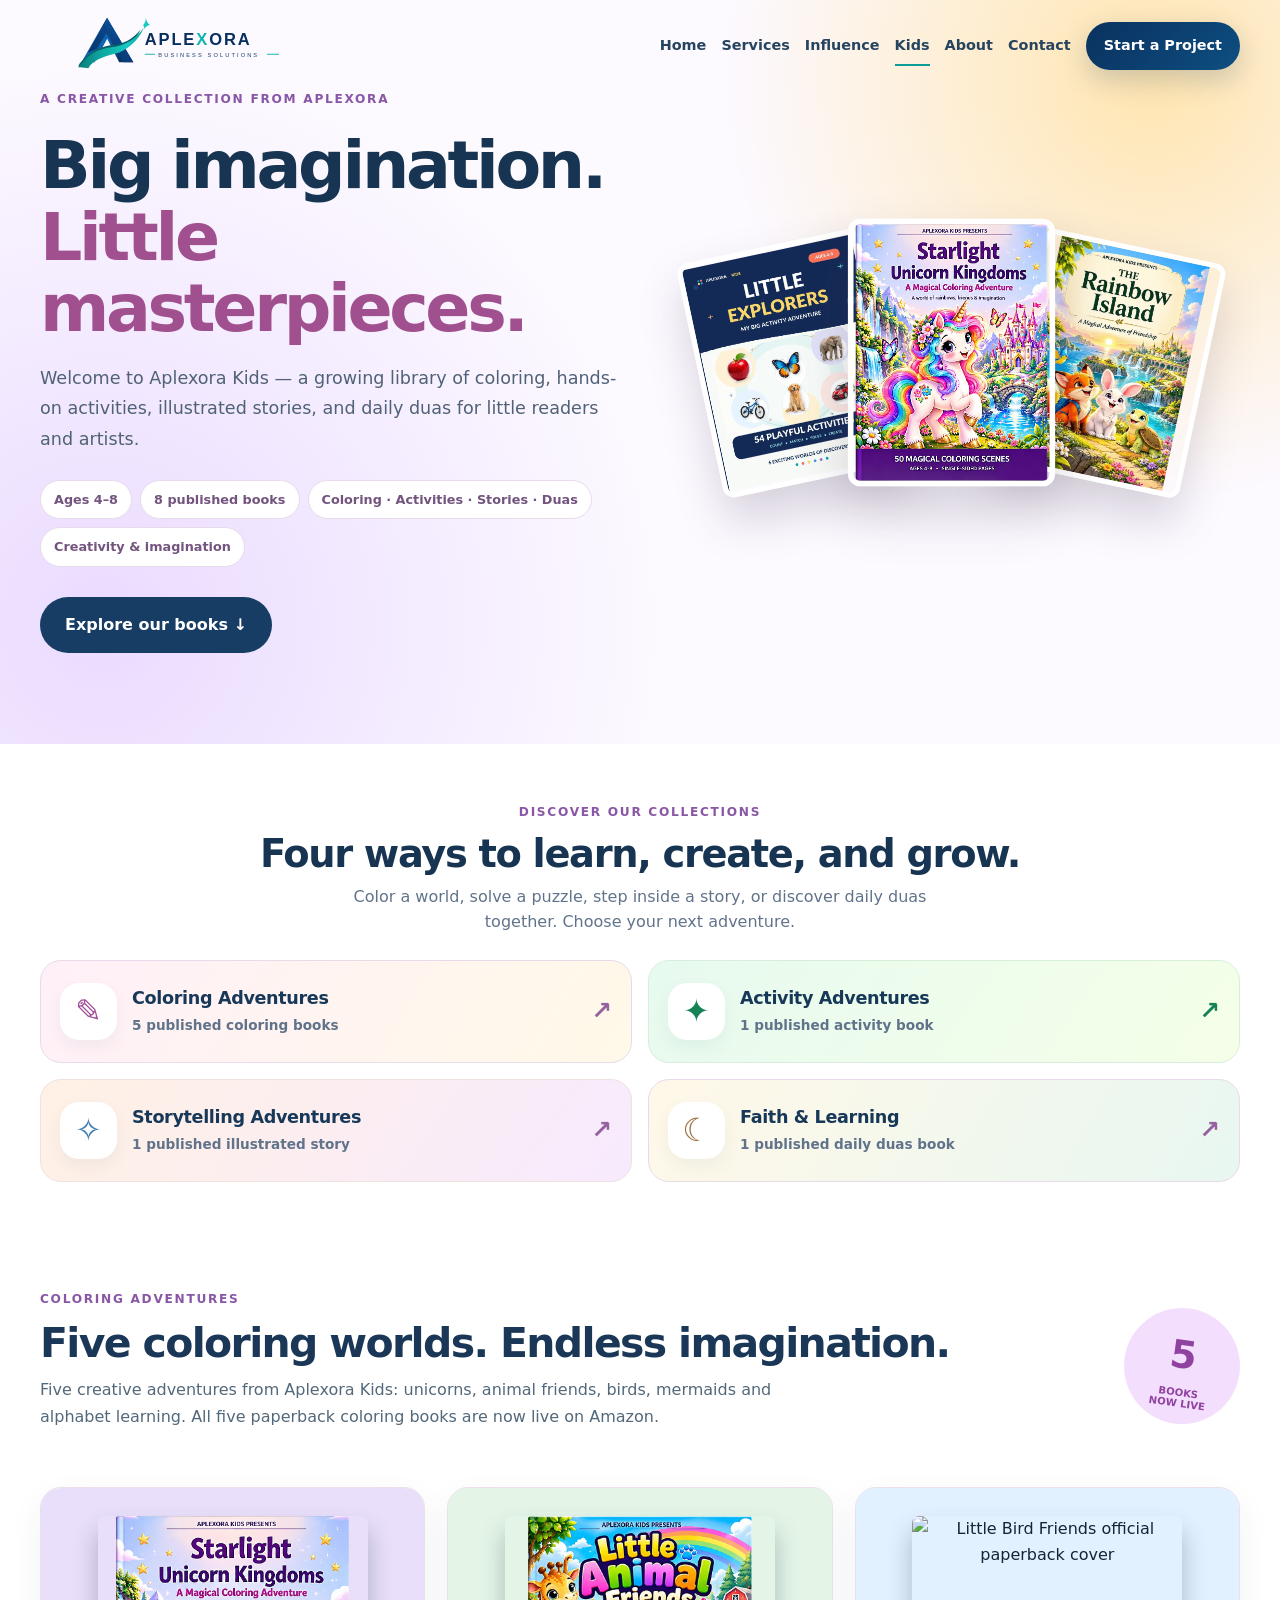
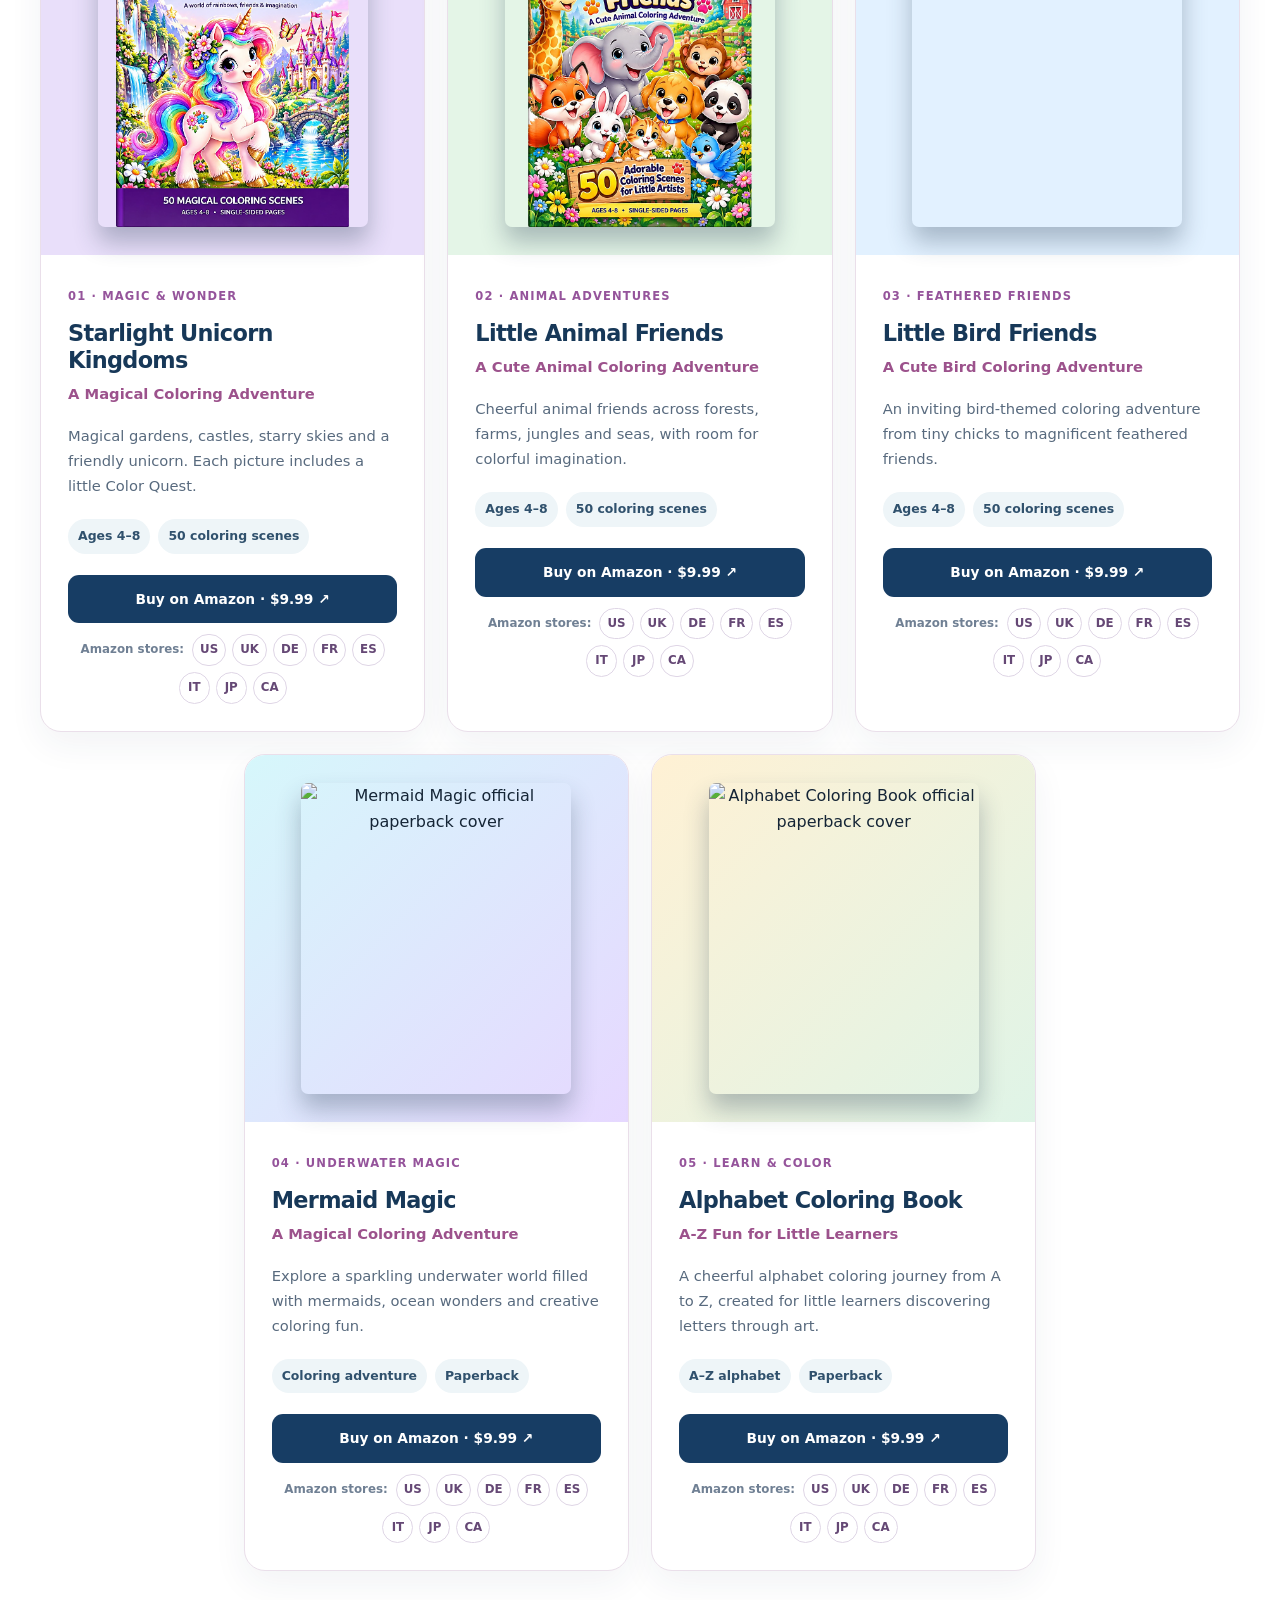
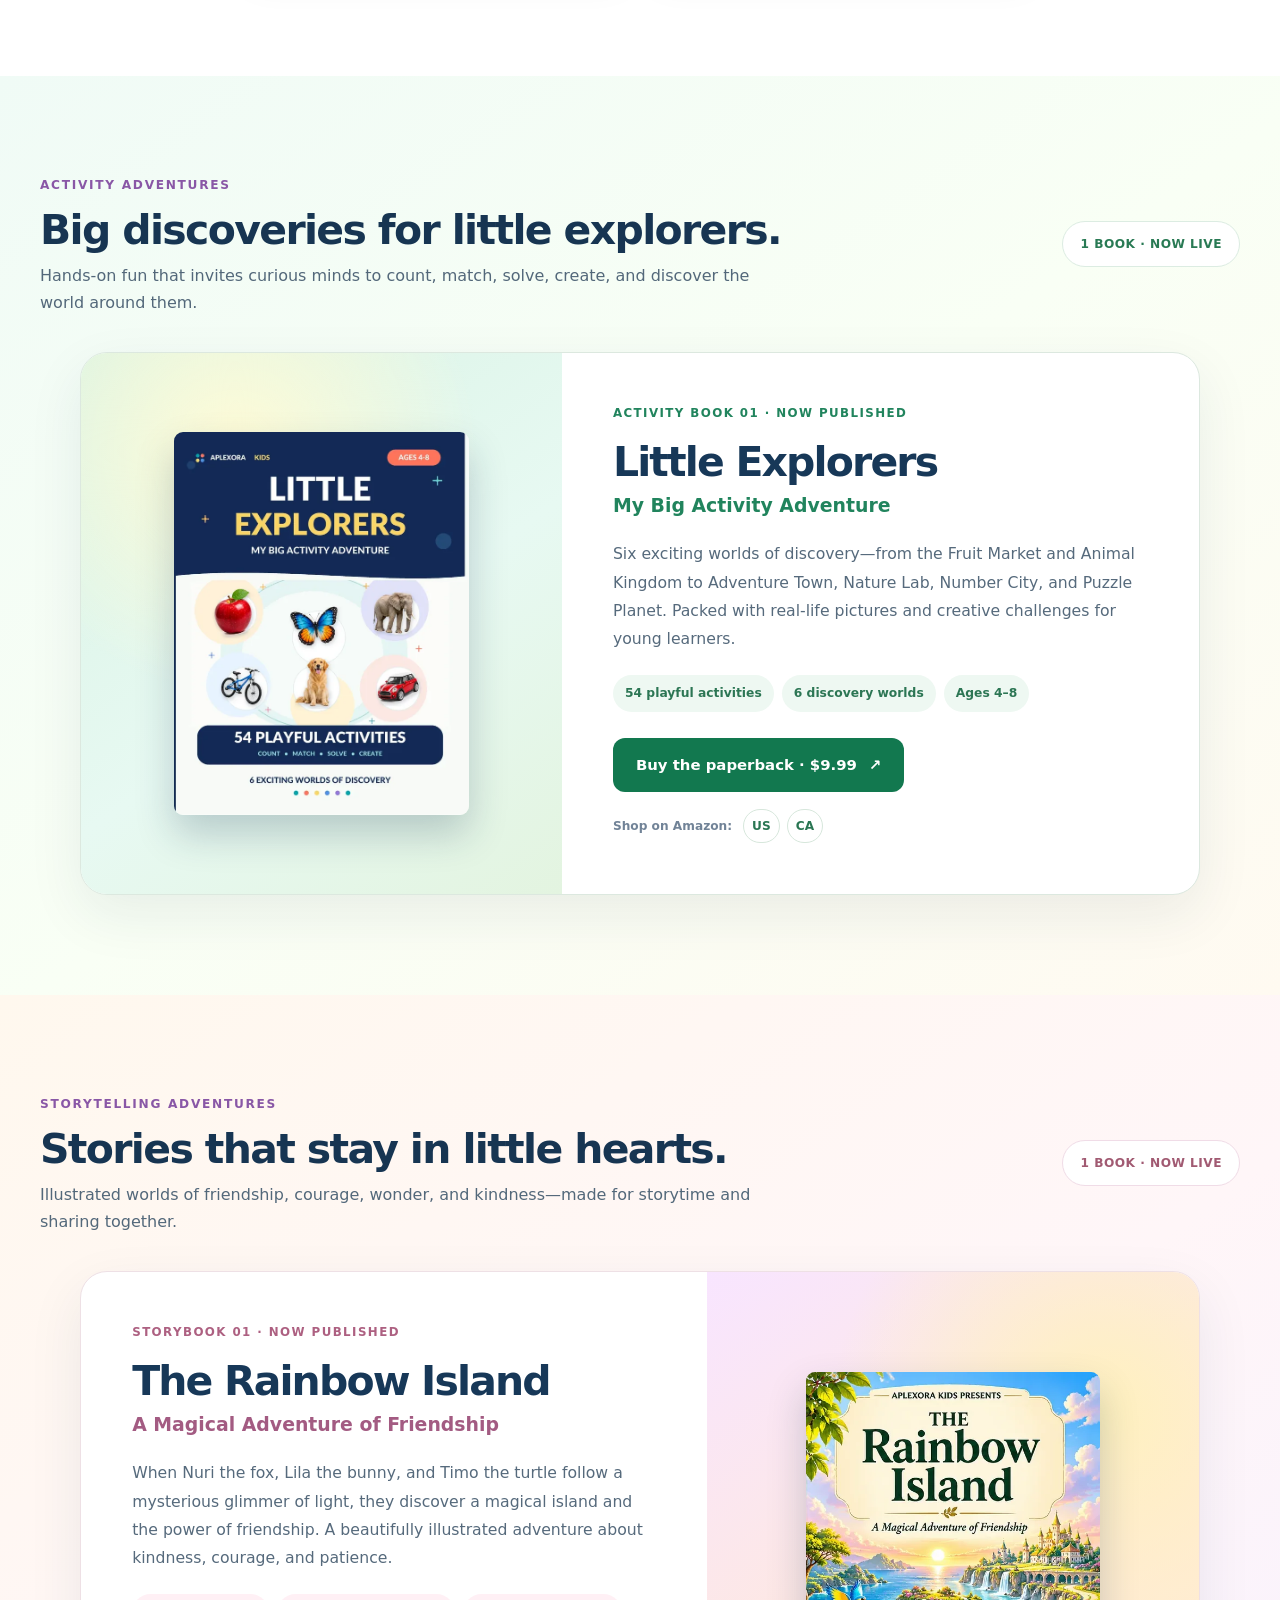
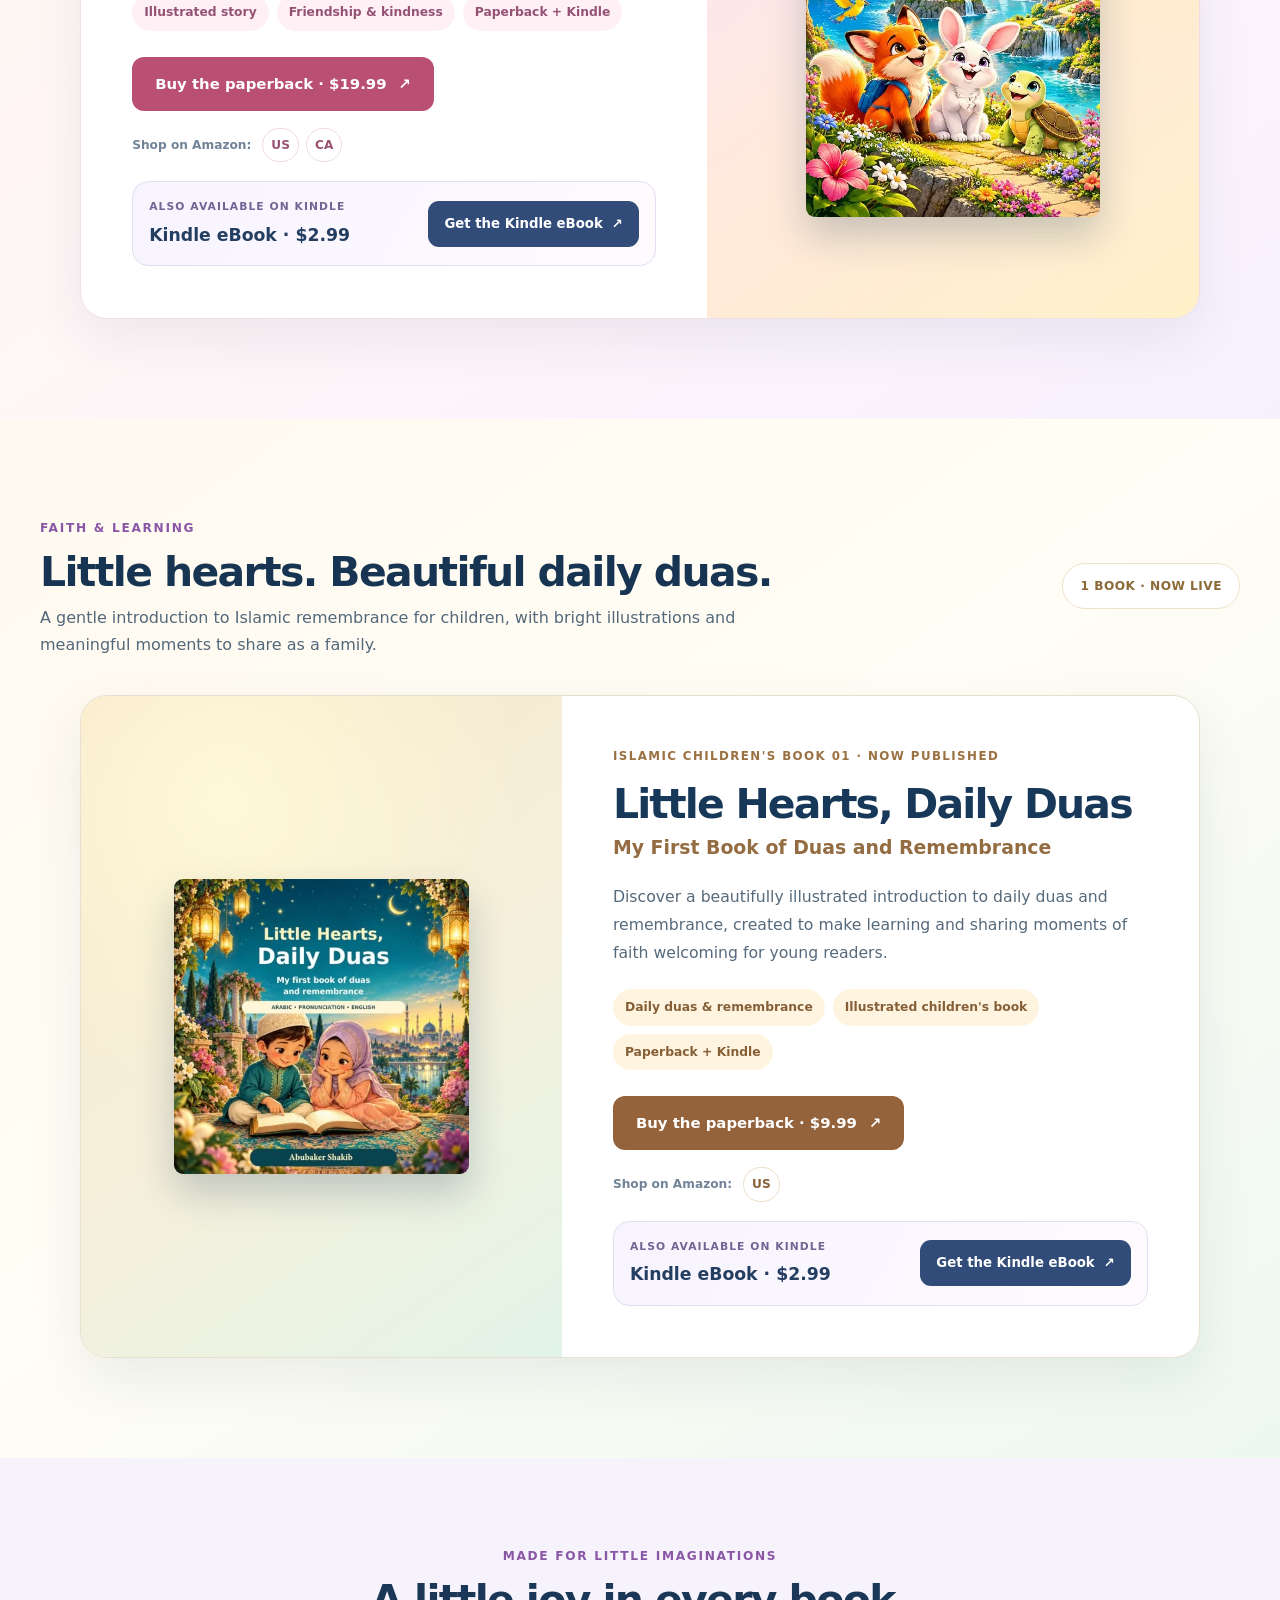
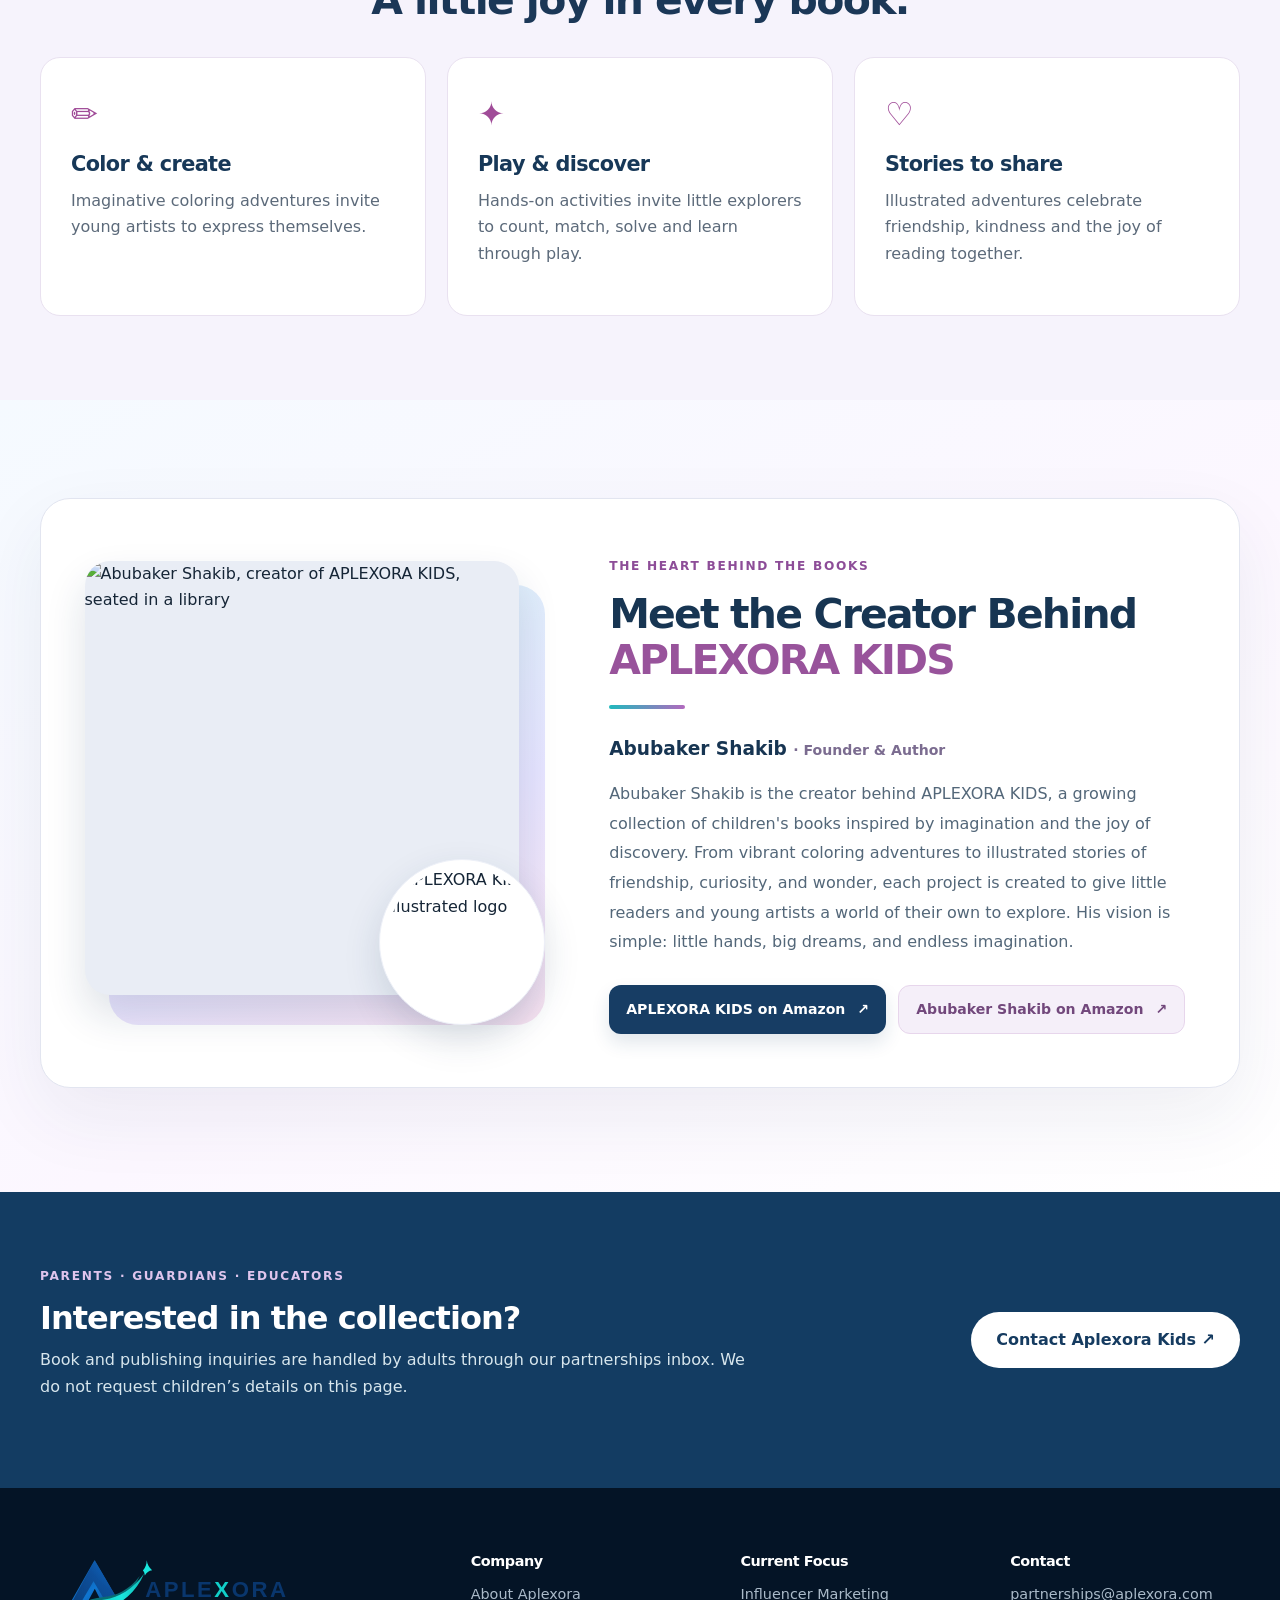
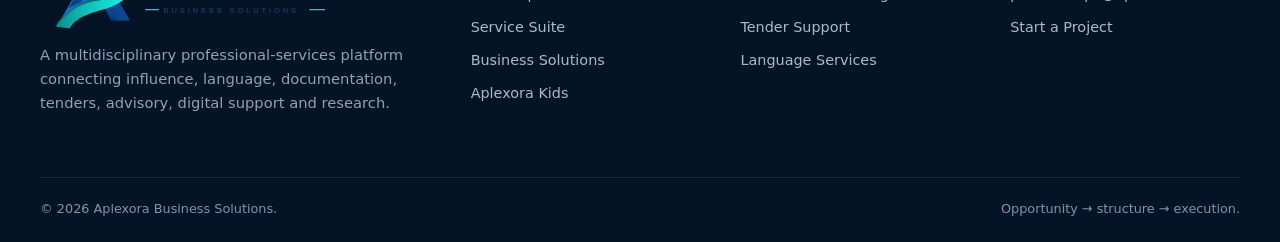
==== commit 2745df92: "Add Kindle eBook purchase options and Little Hearts Daily Duas to Aplexora Kids" ====
--- a/kids/index.html
+++ b/kids/index.html
@@ -1 +1 @@
-<!doctype html><html lang="en"><head><meta charset="utf-8"><meta name="viewport" content="width=device-width,initial-scale=1"><script async src="https://www.googletagmanager.com/gtag/js?id=G-DZJTN5F0CT"></script><script>window.dataLayer=window.dataLayer||[];function gtag(){dataLayer.push(arguments);}gtag('js',new Date());gtag('config','G-DZJTN5F0CT');</script><title>Aplexora Kids | Coloring, Activity &amp; Storytelling Adventures</title><meta name="description" content="Explore seven published Aplexora Kids books: five coloring adventures, one activity adventure, and one illustrated friendship story."><link rel="canonical" href="https://aplexora.com/kids/"><link rel="icon" type="image/png" sizes="48x48" href="/assets/favicon-48x48.png"><link rel="icon" type="image/svg+xml" href="/assets/favicon.svg"><link rel="shortcut icon" href="/favicon.ico"><link rel="apple-touch-icon" href="/assets/favicon-180x180.png"><link rel="manifest" href="/site.webmanifest"><link rel="stylesheet" href="/assets/styles.css"><link rel="stylesheet" href="/assets/growth.css"><link rel="stylesheet" href="/assets/kids.css?v=20261029-hero-cover-height"><meta name="theme-color" content="#0b396c"><meta property="og:type" content="website"><meta property="og:site_name" content="Aplexora"><meta property="og:title" content="Aplexora Kids | Coloring, Activity &amp; Storytelling Adventures"><meta property="og:description" content="Explore seven published Aplexora Kids books: five coloring adventures, one activity adventure, and one illustrated friendship story."><meta property="og:url" content="https://aplexora.com/kids/"><meta property="og:image" content="https://aplexora.com/assets/kids-social-1200x630.svg"><meta name="twitter:card" content="summary_large_image"><meta name="twitter:image" content="https://aplexora.com/assets/kids-social-1200x630.svg"><script type="application/ld+json">{"@context":"https://schema.org","@graph":[{"@context":"https://schema.org","@type":"BreadcrumbList","itemListElement":[{"@type":"ListItem","position":1,"name":"Home","item":"https://aplexora.com/"},{"@type":"ListItem","position":2,"name":"Aplexora Kids","item":"https://aplexora.com/kids/"}]},{"@type":"CollectionPage","@id":"https://aplexora.com/kids/#collection","name":"Aplexora Kids Coloring, Activity and Storybook Collection","url":"https://aplexora.com/kids/","description":"Explore seven published Aplexora Kids books: five coloring adventures, one activity adventure, and one illustrated friendship story.","publisher":{"@id":"https://aplexora.com/#organization"},"hasPart":[{"@type":"CreativeWork","name":"Starlight Unicorn Kingdoms","description":"A Magical Coloring Adventure"},{"@type":"CreativeWork","name":"Little Animal Friends","description":"A Cute Animal Coloring Adventure"},{"@type":"CreativeWork","name":"Little Bird Friends","description":"A Cute Bird Coloring Adventure"},{"@type":"CreativeWork","name":"Mermaid Magic","description":"A Magical Coloring Adventure"},{"@type":"CreativeWork","name":"Alphabet Coloring Book","description":"A-Z Fun for Little Learners"},{"@type":"Book","name":"Little Explorers: My Big Activity Adventure","description":"54 playful activities across six worlds for ages 4–8.","url":"https://www.amazon.com/dp/B0HP239JQ5","author":{"@type":"Person","name":"Abubaker Shakib"}},{"@type":"Book","name":"The Rainbow Island: A Magical Adventure of Friendship","description":"An illustrated adventure about Nuri, Lila and Timo discovering the magic of friendship.","url":"https://www.amazon.com/dp/B0HP1DWML7","author":{"@type":"Person","name":"Abubaker Shakib"}}]}]}</script></head><body><header class="header"><div class="container header__row"><a class="brand" href="/" aria-label="Aplexora home"><img src="/assets/aplexora-logo.svg" alt="Aplexora Business Solutions"></a><nav class="nav" id="main-navigation" aria-label="Primary navigation"><a  href="/">Home</a><a  href="/services/">Services</a><a  href="/influence/">Influence</a><a class="active" href="/kids/">Kids</a><a  href="/about/">About</a><a  href="/contact/">Contact</a><a class="nav-cta" href="/contact/#project">Start a Project</a></nav><button class="menu-btn" aria-label="Open navigation" aria-expanded="false" aria-controls="main-navigation"><span></span></button></div></header><main><section class="kids-hero"><div class="container kids-hero__inner"><div><span class="kids-eyebrow">A CREATIVE COLLECTION FROM APLEXORA</span><h1>Big imagination.<br><span>Little masterpieces.</span></h1><p>Welcome to Aplexora Kids — a growing library of coloring, hands-on activities, and illustrated stories for little readers and artists.</p><div class="kids-tags"><span>Ages 4–8</span><span>7 published books</span><span>Coloring · Activities · Stories</span><span>Creativity &amp; imagination</span></div><a class="kids-button" href="#book-categories">Explore our books ↓</a></div><div class="kids-hero__art" aria-hidden="true"><img src="/assets/kids-little-explorers-cover.webp?v=20261023" alt="" width="660" height="857"><img src="/assets/kids-starlight-unicorn-hq.webp?v=20261013-final" alt="" width="735" height="982"><img src="/assets/kids-rainbow-island-cover.webp?v=20261023" alt="" width="540" height="817"></div></div></section><section class="kids-categories" id="book-categories" aria-label="Explore Aplexora Kids collections"><div class="container"><div class="kids-categories__intro"><span class="kids-eyebrow">DISCOVER OUR COLLECTIONS</span><h2>Three ways to let imagination grow.</h2><p>Color a world, solve a puzzle, or step inside a story. Choose your next adventure.</p></div><div class="kids-categories__grid"><a class="kids-category kids-category--color" href="#collection"><span class="kids-category__icon" aria-hidden="true">✎</span><span class="kids-category__copy"><strong>Coloring Adventures</strong><small>5 published coloring books</small></span><span class="kids-category__arrow" aria-hidden="true">↗</span></a><a class="kids-category kids-category--activity" href="#activitybooks"><span class="kids-category__icon" aria-hidden="true">✦</span><span class="kids-category__copy"><strong>Activity Adventures</strong><small>1 published activity book</small></span><span class="kids-category__arrow" aria-hidden="true">↗</span></a><a class="kids-category kids-category--story" href="#storybooks"><span class="kids-category__icon" aria-hidden="true">✧</span><span class="kids-category__copy"><strong>Storytelling Adventures</strong><small>1 published illustrated story</small></span><span class="kids-category__arrow" aria-hidden="true">↗</span></a></div></div></section><section class="kids-section" id="collection"><div class="container"><div class="kids-section__top"><div><span class="kids-eyebrow">COLORING ADVENTURES</span><h2>Five coloring worlds. Endless imagination.</h2><p>Five creative adventures from Aplexora Kids: unicorns, animal friends, birds, mermaids and alphabet learning. All five paperback coloring books are now live on Amazon.</p></div><div class="kids-sticker">5<small>BOOKS<br>NOW LIVE</small></div></div><div class="kids-books"><article class="kids-book"><div class="kids-book__cover kids-book__cover--unicorn"><img src="/assets/kids-starlight-unicorn-hq.webp?v=20261013-final" alt="Starlight Unicorn Kingdoms colorful book cover" width="240" height="311" loading="lazy"></div><div class="kids-book__info"><span class="kids-book__eyebrow">01 · Magic &amp; wonder</span><h3>Starlight Unicorn Kingdoms</h3><p class="kids-book__subtitle">A Magical Coloring Adventure</p><p>Magical gardens, castles, starry skies and a friendly unicorn. Each picture includes a little Color Quest.</p><div class="kids-book__meta"><span>Ages 4–8</span><span>50 coloring scenes</span></div><div class="kids-book__buybox"><a class="kids-book__buy" href="https://www.amazon.com/dp/B0HLN1DFBB" target="_blank" rel="noopener">Buy on Amazon · $9.99 ↗</a><div class="kids-book__markets" aria-label="Amazon stores"><span>Amazon stores:</span><a href="https://www.amazon.com/dp/B0HLN1DFBB" target="_blank" rel="noopener">US</a><a href="https://www.amazon.co.uk/dp/B0HLN1DFBB" target="_blank" rel="noopener">UK</a><a href="https://www.amazon.de/dp/B0HLN1DFBB" target="_blank" rel="noopener">DE</a><a href="https://www.amazon.fr/dp/B0HLN1DFBB" target="_blank" rel="noopener">FR</a><a href="https://www.amazon.es/dp/B0HLN1DFBB" target="_blank" rel="noopener">ES</a><a href="https://www.amazon.it/dp/B0HLN1DFBB" target="_blank" rel="noopener">IT</a><a href="https://www.amazon.co.jp/dp/B0HLN1DFBB" target="_blank" rel="noopener">JP</a><a href="https://www.amazon.ca/dp/B0HLN1DFBB" target="_blank" rel="noopener">CA</a></div></div></div></article><article class="kids-book"><div class="kids-book__cover kids-book__cover--animals"><img src="/assets/kids-little-animal-hq.webp?v=20261013-final" alt="Little Animal Friends colorful book cover" width="240" height="311" loading="lazy"></div><div class="kids-book__info"><span class="kids-book__eyebrow">02 · Animal adventures</span><h3>Little Animal Friends</h3><p class="kids-book__subtitle">A Cute Animal Coloring Adventure</p><p>Cheerful animal friends across forests, farms, jungles and seas, with room for colorful imagination.</p><div class="kids-book__meta"><span>Ages 4–8</span><span>50 coloring scenes</span></div><div class="kids-book__buybox"><a class="kids-book__buy" href="https://www.amazon.com/dp/B0HMSB1ZLM" target="_blank" rel="noopener">Buy on Amazon · $9.99 ↗</a><div class="kids-book__markets" aria-label="Amazon stores"><span>Amazon stores:</span><a href="https://www.amazon.com/dp/B0HMSB1ZLM" target="_blank" rel="noopener">US</a><a href="https://www.amazon.co.uk/dp/B0HMSB1ZLM" target="_blank" rel="noopener">UK</a><a href="https://www.amazon.de/dp/B0HMSB1ZLM" target="_blank" rel="noopener">DE</a><a href="https://www.amazon.fr/dp/B0HMSB1ZLM" target="_blank" rel="noopener">FR</a><a href="https://www.amazon.es/dp/B0HMSB1ZLM" target="_blank" rel="noopener">ES</a><a href="https://www.amazon.it/dp/B0HMSB1ZLM" target="_blank" rel="noopener">IT</a><a href="https://www.amazon.co.jp/dp/B0HMSB1ZLM" target="_blank" rel="noopener">JP</a><a href="https://www.amazon.ca/dp/B0HMSB1ZLM" target="_blank" rel="noopener">CA</a></div></div></div></article><article class="kids-book"><div class="kids-book__cover kids-book__cover--birds"><img src="https://images-na.ssl-images-amazon.com/images/P/B0HMX6NRQM.01.L.jpg" alt="Little Bird Friends official paperback cover" width="240" height="311" loading="lazy"></div><div class="kids-book__info"><span class="kids-book__eyebrow">03 · Feathered friends</span><h3>Little Bird Friends</h3><p class="kids-book__subtitle">A Cute Bird Coloring Adventure</p><p>An inviting bird-themed coloring adventure from tiny chicks to magnificent feathered friends.</p><div class="kids-book__meta"><span>Ages 4–8</span><span>50 coloring scenes</span></div><div class="kids-book__buybox"><a class="kids-book__buy" href="https://www.amazon.com/dp/B0HMX6NRQM" target="_blank" rel="noopener">Buy on Amazon · $9.99 ↗</a><div class="kids-book__markets" aria-label="Amazon stores"><span>Amazon stores:</span><a href="https://www.amazon.com/dp/B0HMX6NRQM" target="_blank" rel="noopener">US</a><a href="https://www.amazon.co.uk/dp/B0HMX6NRQM" target="_blank" rel="noopener">UK</a><a href="https://www.amazon.de/dp/B0HMX6NRQM" target="_blank" rel="noopener">DE</a><a href="https://www.amazon.fr/dp/B0HMX6NRQM" target="_blank" rel="noopener">FR</a><a href="https://www.amazon.es/dp/B0HMX6NRQM" target="_blank" rel="noopener">ES</a><a href="https://www.amazon.it/dp/B0HMX6NRQM" target="_blank" rel="noopener">IT</a><a href="https://www.amazon.co.jp/dp/B0HMX6NRQM" target="_blank" rel="noopener">JP</a><a href="https://www.amazon.ca/dp/B0HMX6NRQM" target="_blank" rel="noopener">CA</a></div></div></div></article><article class="kids-book"><div class="kids-book__cover kids-book__cover--mermaid"><img src="https://images-na.ssl-images-amazon.com/images/P/B0HMXFBHJY.01.L.jpg" alt="Mermaid Magic official paperback cover" width="240" height="311" loading="lazy"></div><div class="kids-book__info"><span class="kids-book__eyebrow">04 · Underwater magic</span><h3>Mermaid Magic</h3><p class="kids-book__subtitle">A Magical Coloring Adventure</p><p>Explore a sparkling underwater world filled with mermaids, ocean wonders and creative coloring fun.</p><div class="kids-book__meta"><span>Coloring adventure</span><span>Paperback</span></div><div class="kids-book__buybox"><a class="kids-book__buy" href="https://www.amazon.com/dp/B0HMXFBHJY" target="_blank" rel="noopener">Buy on Amazon · $9.99 ↗</a><div class="kids-book__markets" aria-label="Amazon stores"><span>Amazon stores:</span><a href="https://www.amazon.com/dp/B0HMXFBHJY" target="_blank" rel="noopener">US</a><a href="https://www.amazon.co.uk/dp/B0HMXFBHJY" target="_blank" rel="noopener">UK</a><a href="https://www.amazon.de/dp/B0HMXFBHJY" target="_blank" rel="noopener">DE</a><a href="https://www.amazon.fr/dp/B0HMXFBHJY" target="_blank" rel="noopener">FR</a><a href="https://www.amazon.es/dp/B0HMXFBHJY" target="_blank" rel="noopener">ES</a><a href="https://www.amazon.it/dp/B0HMXFBHJY" target="_blank" rel="noopener">IT</a><a href="https://www.amazon.co.jp/dp/B0HMXFBHJY" target="_blank" rel="noopener">JP</a><a href="https://www.amazon.ca/dp/B0HMXFBHJY" target="_blank" rel="noopener">CA</a></div></div></div></article><article class="kids-book"><div class="kids-book__cover kids-book__cover--alphabet"><img src="https://images-na.ssl-images-amazon.com/images/P/B0HMX2MBBD.01.L.jpg" alt="Alphabet Coloring Book official paperback cover" width="240" height="311" loading="lazy"></div><div class="kids-book__info"><span class="kids-book__eyebrow">05 · Learn &amp; color</span><h3>Alphabet Coloring Book</h3><p class="kids-book__subtitle">A-Z Fun for Little Learners</p><p>A cheerful alphabet coloring journey from A to Z, created for little learners discovering letters through art.</p><div class="kids-book__meta"><span>A–Z alphabet</span><span>Paperback</span></div><div class="kids-book__buybox"><a class="kids-book__buy" href="https://www.amazon.com/dp/B0HMX2MBBD" target="_blank" rel="noopener">Buy on Amazon · $9.99 ↗</a><div class="kids-book__markets" aria-label="Amazon stores"><span>Amazon stores:</span><a href="https://www.amazon.com/dp/B0HMX2MBBD" target="_blank" rel="noopener">US</a><a href="https://www.amazon.co.uk/dp/B0HMX2MBBD" target="_blank" rel="noopener">UK</a><a href="https://www.amazon.de/dp/B0HMX2MBBD" target="_blank" rel="noopener">DE</a><a href="https://www.amazon.fr/dp/B0HMX2MBBD" target="_blank" rel="noopener">FR</a><a href="https://www.amazon.es/dp/B0HMX2MBBD" target="_blank" rel="noopener">ES</a><a href="https://www.amazon.it/dp/B0HMX2MBBD" target="_blank" rel="noopener">IT</a><a href="https://www.amazon.co.jp/dp/B0HMX2MBBD" target="_blank" rel="noopener">JP</a><a href="https://www.amazon.ca/dp/B0HMX2MBBD" target="_blank" rel="noopener">CA</a></div></div></div></article></div></div></section><section class="kids-feature-section kids-feature-section--activity" id="activitybooks" aria-labelledby="kids-activity-heading"><div class="container"><div class="kids-feature__heading"><div><span class="kids-eyebrow">ACTIVITY ADVENTURES</span><h2 id="kids-activity-heading">Big discoveries for little explorers.</h2><p>Hands-on fun that invites curious minds to count, match, solve, create, and discover the world around them.</p></div><span class="kids-feature__note">1 BOOK · NOW LIVE</span></div><article class="kids-feature kids-feature--activity"><div class="kids-feature__visual"><img src="/assets/kids-little-explorers-cover.webp?v=20261023" alt="Little Explorers: My Big Activity Adventure original paperback front cover, featuring real-life objects and 54 playful activities" width="660" height="857" loading="lazy" decoding="async"></div><div class="kids-feature__body"><span class="kids-feature__eyebrow">ACTIVITY BOOK 01 · NOW PUBLISHED</span><h3>Little Explorers</h3><p class="kids-feature__subtitle">My Big Activity Adventure</p><p>Six exciting worlds of discovery—from the Fruit Market and Animal Kingdom to Adventure Town, Nature Lab, Number City, and Puzzle Planet. Packed with real-life pictures and creative challenges for young learners.</p><div class="kids-feature__chips"><span>54 playful activities</span><span>6 discovery worlds</span><span>Ages 4–8</span></div><a class="kids-feature__buy" href="https://www.amazon.com/dp/B0HP239JQ5" target="_blank" rel="noopener noreferrer">Buy the paperback · $9.99 <span aria-hidden="true">↗</span></a><div class="kids-feature__markets" aria-label="Verified Amazon stores"><span>Shop on Amazon:</span><a href="https://www.amazon.com/dp/B0HP239JQ5" target="_blank" rel="noopener noreferrer" aria-label="Shop on Amazon US">US</a><a href="https://www.amazon.ca/dp/B0HP239JQ5" target="_blank" rel="noopener noreferrer" aria-label="Shop on Amazon Canada">CA</a></div></div></article></div></section><section class="kids-feature-section kids-feature-section--story" id="storybooks" aria-labelledby="kids-story-heading"><div class="container"><div class="kids-feature__heading"><div><span class="kids-eyebrow">STORYTELLING ADVENTURES</span><h2 id="kids-story-heading">Stories that stay in little hearts.</h2><p>Illustrated worlds of friendship, courage, wonder, and kindness—made for storytime and sharing together.</p></div><span class="kids-feature__note">1 BOOK · NOW LIVE</span></div><article class="kids-feature kids-feature--story"><div class="kids-feature__visual"><img src="/assets/kids-rainbow-island-cover.webp?v=20261023" alt="The Rainbow Island: A Magical Adventure of Friendship original paperback front cover, featuring Nuri the fox, Lila the bunny and Timo the turtle" width="540" height="817" loading="lazy" decoding="async"></div><div class="kids-feature__body"><span class="kids-feature__eyebrow">STORYBOOK 01 · NOW PUBLISHED</span><h3>The Rainbow Island</h3><p class="kids-feature__subtitle">A Magical Adventure of Friendship</p><p>When Nuri the fox, Lila the bunny, and Timo the turtle follow a mysterious glimmer of light, they discover a magical island and the power of friendship. A beautifully illustrated adventure about kindness, courage, and patience.</p><div class="kids-feature__chips"><span>Illustrated story</span><span>Friendship &amp; kindness</span><span>Paperback</span></div><a class="kids-feature__buy" href="https://www.amazon.com/dp/B0HP1DWML7" target="_blank" rel="noopener noreferrer">Buy the paperback · $19.99 <span aria-hidden="true">↗</span></a><div class="kids-feature__markets" aria-label="Verified Amazon stores"><span>Shop on Amazon:</span><a href="https://www.amazon.com/dp/B0HP1DWML7" target="_blank" rel="noopener noreferrer" aria-label="Shop on Amazon US">US</a><a href="https://www.amazon.ca/dp/B0HP1DWML7" target="_blank" rel="noopener noreferrer" aria-label="Shop on Amazon Canada">CA</a></div></div></article></div></section><section class="kids-value"><div class="container"><div class="kids-value__heading"><span class="kids-eyebrow">MADE FOR LITTLE IMAGINATIONS</span><h2>A little joy in every book.</h2></div><div class="kids-value__grid"><div><span aria-hidden="true">✏</span><h3>Color &amp; create</h3><p>Imaginative coloring adventures invite young artists to express themselves.</p></div><div><span aria-hidden="true">✦</span><h3>Play &amp; discover</h3><p>Hands-on activities invite little explorers to count, match, solve and learn through play.</p></div><div><span aria-hidden="true">♡</span><h3>Stories to share</h3><p>Illustrated adventures celebrate friendship, kindness and the joy of reading together.</p></div></div></div></section><section class="kids-creator" id="authors" aria-labelledby="kids-creator-heading"><div class="container"><div class="kids-creator__panel"><div class="kids-creator__visual"><div class="kids-creator__portrait-frame"><img class="kids-creator__portrait" src="https://d2ol7oe51mr4n9.cloudfront.net/user_3JrUqCIiuFweMBb8ZwUpwG0pIx8/4c562027-68d1-42a0-9ac8-59644f321647.png" alt="Abubaker Shakib, creator of APLEXORA KIDS, seated in a library" width="1254" height="1254" loading="lazy" decoding="async"></div><div class="kids-creator__brand-mark"><img src="https://d2ol7oe51mr4n9.cloudfront.net/user_3JrUqCIiuFweMBb8ZwUpwG0pIx8/8e953302-9442-4c2e-9684-0aee75d01a26.webp" alt="APLEXORA KIDS illustrated logo" width="480" height="480" loading="lazy" decoding="async"></div></div><div class="kids-creator__content"><span class="kids-eyebrow">THE HEART BEHIND THE BOOKS</span><h2 id="kids-creator-heading">Meet the Creator Behind <span>APLEXORA KIDS</span></h2><div class="kids-creator__rule" aria-hidden="true"></div><p class="kids-creator__name">Abubaker Shakib <span>· Founder &amp; Author</span></p><p class="kids-creator__bio">Abubaker Shakib is the creator behind APLEXORA KIDS, a growing collection of children's books inspired by imagination and the joy of discovery. From vibrant coloring adventures to illustrated stories of friendship, curiosity, and wonder, each project is created to give little readers and young artists a world of their own to explore. His vision is simple: little hands, big dreams, and endless imagination.</p><div class="kids-creator__links" aria-label="Explore our Amazon author profiles"><a class="kids-creator__link kids-creator__link--primary" href="https://www.amazon.com/author/aplexorakids" target="_blank" rel="noopener noreferrer">APLEXORA KIDS on Amazon <span aria-hidden="true">↗</span></a><a class="kids-creator__link kids-creator__link--secondary" href="https://www.amazon.com/author/abubakershakib" target="_blank" rel="noopener noreferrer">Abubaker Shakib on Amazon <span aria-hidden="true">↗</span></a></div></div></div></div></section><section class="kids-contact"><div class="container kids-contact__inner"><div><span class="kids-eyebrow">PARENTS · GUARDIANS · EDUCATORS</span><h2>Interested in the collection?</h2><p>Book and publishing inquiries are handled by adults through our partnerships inbox. We do not request children’s details on this page.</p></div><a class="kids-button kids-button--light" href="/contact/?topic=kids#project">Contact Aplexora Kids ↗</a></div></section></main><footer class="footer"><div class="container"><div class="footer__grid"><div><img src="/assets/aplexora-logo.svg" alt="Aplexora Business Solutions"><p>A multidisciplinary professional-services platform connecting influence, language, documentation, tenders, advisory, digital support and research.</p></div><div><h4>Company</h4><div class="footer__links"><a href="/about/">About Aplexora</a><a href="/services/">Service Suite</a><a href="/solutions/">Business Solutions</a><a href="/kids/">Aplexora Kids</a></div></div><div><h4>Current Focus</h4><div class="footer__links"><a href="/influence/">Influencer Marketing</a><a href="/services/#service-tender">Tender Support</a><a href="/services/#service-language">Language Services</a></div></div><div><h4>Contact</h4><div class="footer__links"><a href="https://mail.google.com/mail/?view=cm&fs=1&to=partnerships%40aplexora.com&su=Aplexora%20Business%20Inquiry" target="_blank" rel="noopener">partnerships@aplexora.com</a><a href="/contact/#project">Start a Project</a></div></div></div><div class="footer__bottom"><span>© 2026 Aplexora Business Solutions.</span><span>Opportunity → structure → execution.</span></div></div></footer><script src="/assets/script.js"></script></body></html>+<!doctype html><html lang="en"><head><meta charset="utf-8"><meta name="viewport" content="width=device-width,initial-scale=1"><script async src="https://www.googletagmanager.com/gtag/js?id=G-DZJTN5F0CT"></script><script>window.dataLayer=window.dataLayer||[];function gtag(){dataLayer.push(arguments);}gtag('js',new Date());gtag('config','G-DZJTN5F0CT');</script><title>Aplexora Kids | Coloring, Activities, Stories &amp; Daily Duas</title><meta name="description" content="Explore eight Aplexora Kids books: five coloring adventures, one activity book, one illustrated story, and Little Hearts, Daily Duas, now available in paperback and Kindle eBook."><link rel="canonical" href="https://aplexora.com/kids/"><link rel="icon" type="image/png" sizes="48x48" href="/assets/favicon-48x48.png"><link rel="icon" type="image/svg+xml" href="/assets/favicon.svg"><link rel="shortcut icon" href="/favicon.ico"><link rel="apple-touch-icon" href="/assets/favicon-180x180.png"><link rel="manifest" href="/site.webmanifest"><link rel="stylesheet" href="/assets/styles.css?v=de1aa2c4fe4d"><link rel="stylesheet" href="/assets/growth.css?v=10b1bcca874b"><link rel="stylesheet" href="/assets/kids.css?v=906051401235"><meta name="theme-color" content="#0b396c"><meta property="og:type" content="website"><meta property="og:site_name" content="Aplexora"><meta property="og:title" content="Aplexora Kids | Coloring, Activity &amp; Storytelling Adventures"><meta property="og:description" content="Explore eight Aplexora Kids books: five coloring adventures, one activity book, one illustrated story, and Little Hearts, Daily Duas, now available in paperback and Kindle eBook."><meta property="og:url" content="https://aplexora.com/kids/"><meta property="og:image" content="https://aplexora.com/assets/kids-social-1200x630.svg"><meta name="twitter:card" content="summary_large_image"><meta name="twitter:image" content="https://aplexora.com/assets/kids-social-1200x630.svg"><script type="application/ld+json">{"@context":"https://schema.org","@graph":[{"@context":"https://schema.org","@type":"BreadcrumbList","itemListElement":[{"@type":"ListItem","position":1,"name":"Home","item":"https://aplexora.com/"},{"@type":"ListItem","position":2,"name":"Aplexora Kids","item":"https://aplexora.com/kids/"}]},{"@type":"CollectionPage","@id":"https://aplexora.com/kids/#collection","name":"Aplexora Kids Coloring, Activity and Storybook Collection","url":"https://aplexora.com/kids/","description":"Explore eight Aplexora Kids books: five coloring adventures, one activity book, one illustrated story, and Little Hearts, Daily Duas, now available in paperback and Kindle eBook.","publisher":{"@id":"https://aplexora.com/#organization"},"hasPart":[{"@type":"CreativeWork","name":"Starlight Unicorn Kingdoms","description":"A Magical Coloring Adventure"},{"@type":"CreativeWork","name":"Little Animal Friends","description":"A Cute Animal Coloring Adventure"},{"@type":"CreativeWork","name":"Little Bird Friends","description":"A Cute Bird Coloring Adventure"},{"@type":"CreativeWork","name":"Mermaid Magic","description":"A Magical Coloring Adventure"},{"@type":"CreativeWork","name":"Alphabet Coloring Book","description":"A-Z Fun for Little Learners"},{"@type":"Book","name":"Little Explorers: My Big Activity Adventure","description":"54 playful activities across six worlds for ages 4–8.","url":"https://www.amazon.com/dp/B0HP239JQ5","author":{"@type":"Person","name":"Abubaker Shakib"}},{"@type":"Book","name":"The Rainbow Island: A Magical Adventure of Friendship","description":"An illustrated adventure about Nuri, Lila and Timo discovering the magic of friendship.","url":"https://www.amazon.com/dp/B0HP1DWML7","author":{"@type":"Person","name":"Abubaker Shakib"}}]}]}</script></head><body><header class="header"><div class="container header__row"><a class="brand" href="/" aria-label="Aplexora home"><img src="/assets/aplexora-logo.svg" alt="Aplexora Business Solutions"></a><nav class="nav" id="main-navigation" aria-label="Primary navigation"><a  href="/">Home</a><a  href="/services/">Services</a><a  href="/influence/">Influence</a><a class="active" href="/kids/">Kids</a><a  href="/about/">About</a><a  href="/contact/">Contact</a><a class="nav-cta" href="/contact/#project">Start a Project</a></nav><button class="menu-btn" aria-label="Open navigation" aria-expanded="false" aria-controls="main-navigation"><span></span></button></div></header><main><section class="kids-hero"><div class="container kids-hero__inner"><div><span class="kids-eyebrow">A CREATIVE COLLECTION FROM APLEXORA</span><h1>Big imagination.<br><span>Little masterpieces.</span></h1><p>Welcome to Aplexora Kids — a growing library of coloring, hands-on activities, illustrated stories, and daily duas for little readers and artists.</p><div class="kids-tags"><span>Ages 4–8</span><span>8 published books</span><span>Coloring · Activities · Stories · Duas</span><span>Creativity &amp; imagination</span></div><a class="kids-button" href="#book-categories">Explore our books ↓</a></div><div class="kids-hero__art" aria-hidden="true"><img src="/assets/kids-little-explorers-cover.webp?v=20261023" alt="" width="660" height="857"><img src="/assets/kids-starlight-unicorn-hq.webp?v=20261013-final" alt="" width="735" height="982"><img src="/assets/kids-rainbow-island-cover.webp?v=20261023" alt="" width="540" height="817"></div></div></section><section class="kids-categories" id="book-categories" aria-label="Explore Aplexora Kids collections"><div class="container"><div class="kids-categories__intro"><span class="kids-eyebrow">DISCOVER OUR COLLECTIONS</span><h2>Four ways to learn, create, and grow.</h2><p>Color a world, solve a puzzle, step inside a story, or discover daily duas together. Choose your next adventure.</p></div><div class="kids-categories__grid"><a class="kids-category kids-category--color" href="#collection"><span class="kids-category__icon" aria-hidden="true">✎</span><span class="kids-category__copy"><strong>Coloring Adventures</strong><small>5 published coloring books</small></span><span class="kids-category__arrow" aria-hidden="true">↗</span></a><a class="kids-category kids-category--activity" href="#activitybooks"><span class="kids-category__icon" aria-hidden="true">✦</span><span class="kids-category__copy"><strong>Activity Adventures</strong><small>1 published activity book</small></span><span class="kids-category__arrow" aria-hidden="true">↗</span></a><a class="kids-category kids-category--story" href="#storybooks"><span class="kids-category__icon" aria-hidden="true">✧</span><span class="kids-category__copy"><strong>Storytelling Adventures</strong><small>1 published illustrated story</small></span><span class="kids-category__arrow" aria-hidden="true">↗</span></a><a class="kids-category kids-category--faith" href="#faithbooks"><span class="kids-category__icon" aria-hidden="true">☾</span><span class="kids-category__copy"><strong>Faith &amp; Learning</strong><small>1 published daily duas book</small></span><span class="kids-category__arrow" aria-hidden="true">↗</span></a></div></div></section><section class="kids-section" id="collection"><div class="container"><div class="kids-section__top"><div><span class="kids-eyebrow">COLORING ADVENTURES</span><h2>Five coloring worlds. Endless imagination.</h2><p>Five creative adventures from Aplexora Kids: unicorns, animal friends, birds, mermaids and alphabet learning. All five paperback coloring books are now live on Amazon.</p></div><div class="kids-sticker">5<small>BOOKS<br>NOW LIVE</small></div></div><div class="kids-books"><article class="kids-book"><div class="kids-book__cover kids-book__cover--unicorn"><img src="/assets/kids-starlight-unicorn-hq.webp?v=20261013-final" alt="Starlight Unicorn Kingdoms colorful book cover" width="240" height="311" loading="lazy"></div><div class="kids-book__info"><span class="kids-book__eyebrow">01 · Magic &amp; wonder</span><h3>Starlight Unicorn Kingdoms</h3><p class="kids-book__subtitle">A Magical Coloring Adventure</p><p>Magical gardens, castles, starry skies and a friendly unicorn. Each picture includes a little Color Quest.</p><div class="kids-book__meta"><span>Ages 4–8</span><span>50 coloring scenes</span></div><div class="kids-book__buybox"><a class="kids-book__buy" href="https://www.amazon.com/dp/B0HLN1DFBB" target="_blank" rel="noopener">Buy on Amazon · $9.99 ↗</a><div class="kids-book__markets" aria-label="Amazon stores"><span>Amazon stores:</span><a href="https://www.amazon.com/dp/B0HLN1DFBB" target="_blank" rel="noopener">US</a><a href="https://www.amazon.co.uk/dp/B0HLN1DFBB" target="_blank" rel="noopener">UK</a><a href="https://www.amazon.de/dp/B0HLN1DFBB" target="_blank" rel="noopener">DE</a><a href="https://www.amazon.fr/dp/B0HLN1DFBB" target="_blank" rel="noopener">FR</a><a href="https://www.amazon.es/dp/B0HLN1DFBB" target="_blank" rel="noopener">ES</a><a href="https://www.amazon.it/dp/B0HLN1DFBB" target="_blank" rel="noopener">IT</a><a href="https://www.amazon.co.jp/dp/B0HLN1DFBB" target="_blank" rel="noopener">JP</a><a href="https://www.amazon.ca/dp/B0HLN1DFBB" target="_blank" rel="noopener">CA</a></div></div></div></article><article class="kids-book"><div class="kids-book__cover kids-book__cover--animals"><img src="/assets/kids-little-animal-hq.webp?v=20261013-final" alt="Little Animal Friends colorful book cover" width="240" height="311" loading="lazy"></div><div class="kids-book__info"><span class="kids-book__eyebrow">02 · Animal adventures</span><h3>Little Animal Friends</h3><p class="kids-book__subtitle">A Cute Animal Coloring Adventure</p><p>Cheerful animal friends across forests, farms, jungles and seas, with room for colorful imagination.</p><div class="kids-book__meta"><span>Ages 4–8</span><span>50 coloring scenes</span></div><div class="kids-book__buybox"><a class="kids-book__buy" href="https://www.amazon.com/dp/B0HMSB1ZLM" target="_blank" rel="noopener">Buy on Amazon · $9.99 ↗</a><div class="kids-book__markets" aria-label="Amazon stores"><span>Amazon stores:</span><a href="https://www.amazon.com/dp/B0HMSB1ZLM" target="_blank" rel="noopener">US</a><a href="https://www.amazon.co.uk/dp/B0HMSB1ZLM" target="_blank" rel="noopener">UK</a><a href="https://www.amazon.de/dp/B0HMSB1ZLM" target="_blank" rel="noopener">DE</a><a href="https://www.amazon.fr/dp/B0HMSB1ZLM" target="_blank" rel="noopener">FR</a><a href="https://www.amazon.es/dp/B0HMSB1ZLM" target="_blank" rel="noopener">ES</a><a href="https://www.amazon.it/dp/B0HMSB1ZLM" target="_blank" rel="noopener">IT</a><a href="https://www.amazon.co.jp/dp/B0HMSB1ZLM" target="_blank" rel="noopener">JP</a><a href="https://www.amazon.ca/dp/B0HMSB1ZLM" target="_blank" rel="noopener">CA</a></div></div></div></article><article class="kids-book"><div class="kids-book__cover kids-book__cover--birds"><img src="https://images-na.ssl-images-amazon.com/images/P/B0HMX6NRQM.01.L.jpg" alt="Little Bird Friends official paperback cover" width="240" height="311" loading="lazy"></div><div class="kids-book__info"><span class="kids-book__eyebrow">03 · Feathered friends</span><h3>Little Bird Friends</h3><p class="kids-book__subtitle">A Cute Bird Coloring Adventure</p><p>An inviting bird-themed coloring adventure from tiny chicks to magnificent feathered friends.</p><div class="kids-book__meta"><span>Ages 4–8</span><span>50 coloring scenes</span></div><div class="kids-book__buybox"><a class="kids-book__buy" href="https://www.amazon.com/dp/B0HMX6NRQM" target="_blank" rel="noopener">Buy on Amazon · $9.99 ↗</a><div class="kids-book__markets" aria-label="Amazon stores"><span>Amazon stores:</span><a href="https://www.amazon.com/dp/B0HMX6NRQM" target="_blank" rel="noopener">US</a><a href="https://www.amazon.co.uk/dp/B0HMX6NRQM" target="_blank" rel="noopener">UK</a><a href="https://www.amazon.de/dp/B0HMX6NRQM" target="_blank" rel="noopener">DE</a><a href="https://www.amazon.fr/dp/B0HMX6NRQM" target="_blank" rel="noopener">FR</a><a href="https://www.amazon.es/dp/B0HMX6NRQM" target="_blank" rel="noopener">ES</a><a href="https://www.amazon.it/dp/B0HMX6NRQM" target="_blank" rel="noopener">IT</a><a href="https://www.amazon.co.jp/dp/B0HMX6NRQM" target="_blank" rel="noopener">JP</a><a href="https://www.amazon.ca/dp/B0HMX6NRQM" target="_blank" rel="noopener">CA</a></div></div></div></article><article class="kids-book"><div class="kids-book__cover kids-book__cover--mermaid"><img src="https://images-na.ssl-images-amazon.com/images/P/B0HMXFBHJY.01.L.jpg" alt="Mermaid Magic official paperback cover" width="240" height="311" loading="lazy"></div><div class="kids-book__info"><span class="kids-book__eyebrow">04 · Underwater magic</span><h3>Mermaid Magic</h3><p class="kids-book__subtitle">A Magical Coloring Adventure</p><p>Explore a sparkling underwater world filled with mermaids, ocean wonders and creative coloring fun.</p><div class="kids-book__meta"><span>Coloring adventure</span><span>Paperback</span></div><div class="kids-book__buybox"><a class="kids-book__buy" href="https://www.amazon.com/dp/B0HMXFBHJY" target="_blank" rel="noopener">Buy on Amazon · $9.99 ↗</a><div class="kids-book__markets" aria-label="Amazon stores"><span>Amazon stores:</span><a href="https://www.amazon.com/dp/B0HMXFBHJY" target="_blank" rel="noopener">US</a><a href="https://www.amazon.co.uk/dp/B0HMXFBHJY" target="_blank" rel="noopener">UK</a><a href="https://www.amazon.de/dp/B0HMXFBHJY" target="_blank" rel="noopener">DE</a><a href="https://www.amazon.fr/dp/B0HMXFBHJY" target="_blank" rel="noopener">FR</a><a href="https://www.amazon.es/dp/B0HMXFBHJY" target="_blank" rel="noopener">ES</a><a href="https://www.amazon.it/dp/B0HMXFBHJY" target="_blank" rel="noopener">IT</a><a href="https://www.amazon.co.jp/dp/B0HMXFBHJY" target="_blank" rel="noopener">JP</a><a href="https://www.amazon.ca/dp/B0HMXFBHJY" target="_blank" rel="noopener">CA</a></div></div></div></article><article class="kids-book"><div class="kids-book__cover kids-book__cover--alphabet"><img src="https://images-na.ssl-images-amazon.com/images/P/B0HMX2MBBD.01.L.jpg" alt="Alphabet Coloring Book official paperback cover" width="240" height="311" loading="lazy"></div><div class="kids-book__info"><span class="kids-book__eyebrow">05 · Learn &amp; color</span><h3>Alphabet Coloring Book</h3><p class="kids-book__subtitle">A-Z Fun for Little Learners</p><p>A cheerful alphabet coloring journey from A to Z, created for little learners discovering letters through art.</p><div class="kids-book__meta"><span>A–Z alphabet</span><span>Paperback</span></div><div class="kids-book__buybox"><a class="kids-book__buy" href="https://www.amazon.com/dp/B0HMX2MBBD" target="_blank" rel="noopener">Buy on Amazon · $9.99 ↗</a><div class="kids-book__markets" aria-label="Amazon stores"><span>Amazon stores:</span><a href="https://www.amazon.com/dp/B0HMX2MBBD" target="_blank" rel="noopener">US</a><a href="https://www.amazon.co.uk/dp/B0HMX2MBBD" target="_blank" rel="noopener">UK</a><a href="https://www.amazon.de/dp/B0HMX2MBBD" target="_blank" rel="noopener">DE</a><a href="https://www.amazon.fr/dp/B0HMX2MBBD" target="_blank" rel="noopener">FR</a><a href="https://www.amazon.es/dp/B0HMX2MBBD" target="_blank" rel="noopener">ES</a><a href="https://www.amazon.it/dp/B0HMX2MBBD" target="_blank" rel="noopener">IT</a><a href="https://www.amazon.co.jp/dp/B0HMX2MBBD" target="_blank" rel="noopener">JP</a><a href="https://www.amazon.ca/dp/B0HMX2MBBD" target="_blank" rel="noopener">CA</a></div></div></div></article></div></div></section><section class="kids-feature-section kids-feature-section--activity" id="activitybooks" aria-labelledby="kids-activity-heading"><div class="container"><div class="kids-feature__heading"><div><span class="kids-eyebrow">ACTIVITY ADVENTURES</span><h2 id="kids-activity-heading">Big discoveries for little explorers.</h2><p>Hands-on fun that invites curious minds to count, match, solve, create, and discover the world around them.</p></div><span class="kids-feature__note">1 BOOK · NOW LIVE</span></div><article class="kids-feature kids-feature--activity"><div class="kids-feature__visual"><img src="/assets/kids-little-explorers-cover.webp?v=20261023" alt="Little Explorers: My Big Activity Adventure original paperback front cover, featuring real-life objects and 54 playful activities" width="660" height="857" loading="lazy" decoding="async"></div><div class="kids-feature__body"><span class="kids-feature__eyebrow">ACTIVITY BOOK 01 · NOW PUBLISHED</span><h3>Little Explorers</h3><p class="kids-feature__subtitle">My Big Activity Adventure</p><p>Six exciting worlds of discovery—from the Fruit Market and Animal Kingdom to Adventure Town, Nature Lab, Number City, and Puzzle Planet. Packed with real-life pictures and creative challenges for young learners.</p><div class="kids-feature__chips"><span>54 playful activities</span><span>6 discovery worlds</span><span>Ages 4–8</span></div><a class="kids-feature__buy" href="https://www.amazon.com/dp/B0HP239JQ5" target="_blank" rel="noopener noreferrer">Buy the paperback · $9.99 <span aria-hidden="true">↗</span></a><div class="kids-feature__markets" aria-label="Verified Amazon stores"><span>Shop on Amazon:</span><a href="https://www.amazon.com/dp/B0HP239JQ5" target="_blank" rel="noopener noreferrer" aria-label="Shop on Amazon US">US</a><a href="https://www.amazon.ca/dp/B0HP239JQ5" target="_blank" rel="noopener noreferrer" aria-label="Shop on Amazon Canada">CA</a></div></div></article></div></section><section class="kids-feature-section kids-feature-section--story" id="storybooks" aria-labelledby="kids-story-heading"><div class="container"><div class="kids-feature__heading"><div><span class="kids-eyebrow">STORYTELLING ADVENTURES</span><h2 id="kids-story-heading">Stories that stay in little hearts.</h2><p>Illustrated worlds of friendship, courage, wonder, and kindness—made for storytime and sharing together.</p></div><span class="kids-feature__note">1 BOOK · NOW LIVE</span></div><article class="kids-feature kids-feature--story"><div class="kids-feature__visual"><img src="/assets/kids-rainbow-island-cover.webp?v=20261023" alt="The Rainbow Island: A Magical Adventure of Friendship original paperback front cover, featuring Nuri the fox, Lila the bunny and Timo the turtle" width="540" height="817" loading="lazy" decoding="async"></div><div class="kids-feature__body"><span class="kids-feature__eyebrow">STORYBOOK 01 · NOW PUBLISHED</span><h3>The Rainbow Island</h3><p class="kids-feature__subtitle">A Magical Adventure of Friendship</p><p>When Nuri the fox, Lila the bunny, and Timo the turtle follow a mysterious glimmer of light, they discover a magical island and the power of friendship. A beautifully illustrated adventure about kindness, courage, and patience.</p><div class="kids-feature__chips"><span>Illustrated story</span><span>Friendship &amp; kindness</span><span>Paperback + Kindle</span></div><a class="kids-feature__buy" href="https://www.amazon.com/dp/B0HP1DWML7" target="_blank" rel="noopener noreferrer">Buy the paperback · $19.99 <span aria-hidden="true">↗</span></a><div class="kids-feature__markets" aria-label="Verified Amazon stores"><span>Shop on Amazon:</span><a href="https://www.amazon.com/dp/B0HP1DWML7" target="_blank" rel="noopener noreferrer" aria-label="Shop on Amazon US">US</a><a href="https://www.amazon.ca/dp/B0HP1DWML7" target="_blank" rel="noopener noreferrer" aria-label="Shop on Amazon Canada">CA</a></div><div class="kids-feature__ebook" aria-label="Kindle eBook edition"><div class="kids-feature__ebook-copy"><span class="kids-feature__ebook-label">ALSO AVAILABLE ON KINDLE</span><strong>Kindle eBook · $2.99</strong></div><a class="kids-feature__ebook-link" href="https://www.amazon.com/dp/B0HQ8C87PQ" target="_blank" rel="noopener noreferrer" aria-label="Buy the Kindle eBook on Amazon for $2.99">Get the Kindle eBook <span aria-hidden="true">↗</span></a></div></div></article></div></section><section class="kids-feature-section kids-feature-section--faith" id="faithbooks" aria-labelledby="kids-faith-heading"><div class="container"><div class="kids-feature__heading"><div><span class="kids-eyebrow">FAITH &amp; LEARNING</span><h2 id="kids-faith-heading">Little hearts. Beautiful daily duas.</h2><p>A gentle introduction to Islamic remembrance for children, with bright illustrations and meaningful moments to share as a family.</p></div><span class="kids-feature__note">1 BOOK · NOW LIVE</span></div><article class="kids-feature kids-feature--faith"><div class="kids-feature__visual"><img src="/assets/kids-little-hearts-duas-cover.webp" alt="Little Hearts, Daily Duas: My First Book of Duas and Remembrance cover" width="500" height="500" loading="lazy" decoding="async"></div><div class="kids-feature__body"><span class="kids-feature__eyebrow">ISLAMIC CHILDREN'S BOOK 01 · NOW PUBLISHED</span><h3>Little Hearts, Daily Duas</h3><p class="kids-feature__subtitle">My First Book of Duas and Remembrance</p><p>Discover a beautifully illustrated introduction to daily duas and remembrance, created to make learning and sharing moments of faith welcoming for young readers.</p><div class="kids-feature__chips"><span>Daily duas &amp; remembrance</span><span>Illustrated children's book</span><span>Paperback + Kindle</span></div><a class="kids-feature__buy" href="https://www.amazon.com/dp/B0HQB9C13S" target="_blank" rel="noopener noreferrer">Buy the paperback · $9.99 <span aria-hidden="true">↗</span></a><div class="kids-feature__markets" aria-label="Amazon stores"><span>Shop on Amazon:</span><a href="https://www.amazon.com/dp/B0HQB9C13S" target="_blank" rel="noopener noreferrer" aria-label="Shop Little Hearts, Daily Duas paperback on Amazon US">US</a></div><div class="kids-feature__ebook" aria-label="Kindle eBook edition"><div class="kids-feature__ebook-copy"><span class="kids-feature__ebook-label">ALSO AVAILABLE ON KINDLE</span><strong>Kindle eBook · $2.99</strong></div><a class="kids-feature__ebook-link" href="https://www.amazon.com/dp/B0HQDP4MYT" target="_blank" rel="noopener noreferrer" aria-label="Buy the Kindle eBook on Amazon for $2.99">Get the Kindle eBook <span aria-hidden="true">↗</span></a></div></div></article></div></section><section class="kids-value"><div class="container"><div class="kids-value__heading"><span class="kids-eyebrow">MADE FOR LITTLE IMAGINATIONS</span><h2>A little joy in every book.</h2></div><div class="kids-value__grid"><div><span aria-hidden="true">✏</span><h3>Color &amp; create</h3><p>Imaginative coloring adventures invite young artists to express themselves.</p></div><div><span aria-hidden="true">✦</span><h3>Play &amp; discover</h3><p>Hands-on activities invite little explorers to count, match, solve and learn through play.</p></div><div><span aria-hidden="true">♡</span><h3>Stories to share</h3><p>Illustrated adventures celebrate friendship, kindness and the joy of reading together.</p></div></div></div></section><section class="kids-creator" id="authors" aria-labelledby="kids-creator-heading"><div class="container"><div class="kids-creator__panel"><div class="kids-creator__visual"><div class="kids-creator__portrait-frame"><img class="kids-creator__portrait" src="https://d2ol7oe51mr4n9.cloudfront.net/user_3JrUqCIiuFweMBb8ZwUpwG0pIx8/4c562027-68d1-42a0-9ac8-59644f321647.png" alt="Abubaker Shakib, creator of APLEXORA KIDS, seated in a library" width="1254" height="1254" loading="lazy" decoding="async"></div><div class="kids-creator__brand-mark"><img src="https://d2ol7oe51mr4n9.cloudfront.net/user_3JrUqCIiuFweMBb8ZwUpwG0pIx8/8e953302-9442-4c2e-9684-0aee75d01a26.webp" alt="APLEXORA KIDS illustrated logo" width="480" height="480" loading="lazy" decoding="async"></div></div><div class="kids-creator__content"><span class="kids-eyebrow">THE HEART BEHIND THE BOOKS</span><h2 id="kids-creator-heading">Meet the Creator Behind <span>APLEXORA KIDS</span></h2><div class="kids-creator__rule" aria-hidden="true"></div><p class="kids-creator__name">Abubaker Shakib <span>· Founder &amp; Author</span></p><p class="kids-creator__bio">Abubaker Shakib is the creator behind APLEXORA KIDS, a growing collection of children's books inspired by imagination and the joy of discovery. From vibrant coloring adventures to illustrated stories of friendship, curiosity, and wonder, each project is created to give little readers and young artists a world of their own to explore. His vision is simple: little hands, big dreams, and endless imagination.</p><div class="kids-creator__links" aria-label="Explore our Amazon author profiles"><a class="kids-creator__link kids-creator__link--primary" href="https://www.amazon.com/author/aplexorakids" target="_blank" rel="noopener noreferrer">APLEXORA KIDS on Amazon <span aria-hidden="true">↗</span></a><a class="kids-creator__link kids-creator__link--secondary" href="https://www.amazon.com/author/abubakershakib" target="_blank" rel="noopener noreferrer">Abubaker Shakib on Amazon <span aria-hidden="true">↗</span></a></div></div></div></div></section><section class="kids-contact"><div class="container kids-contact__inner"><div><span class="kids-eyebrow">PARENTS · GUARDIANS · EDUCATORS</span><h2>Interested in the collection?</h2><p>Book and publishing inquiries are handled by adults through our partnerships inbox. We do not request children’s details on this page.</p></div><a class="kids-button kids-button--light" href="/contact/?topic=kids#project">Contact Aplexora Kids ↗</a></div></section></main><footer class="footer"><div class="container"><div class="footer__grid"><div><img src="/assets/aplexora-logo.svg" alt="Aplexora Business Solutions"><p>A multidisciplinary professional-services platform connecting influence, language, documentation, tenders, advisory, digital support and research.</p></div><div><h4>Company</h4><div class="footer__links"><a href="/about/">About Aplexora</a><a href="/services/">Service Suite</a><a href="/solutions/">Business Solutions</a><a href="/kids/">Aplexora Kids</a></div></div><div><h4>Current Focus</h4><div class="footer__links"><a href="/influence/">Influencer Marketing</a><a href="/services/#service-tender">Tender Support</a><a href="/services/#service-language">Language Services</a></div></div><div><h4>Contact</h4><div class="footer__links"><a href="https://mail.google.com/mail/?view=cm&fs=1&to=partnerships%40aplexora.com&su=Aplexora%20Business%20Inquiry" target="_blank" rel="noopener">partnerships@aplexora.com</a><a href="/contact/#project">Start a Project</a></div></div></div><div class="footer__bottom"><span>© 2026 Aplexora Business Solutions.</span><span>Opportunity → structure → execution.</span></div></div></footer><script src="/assets/script.js?v=1d8b211df29a"></script></body></html>
--- a/assets/styles.css
+++ b/assets/styles.css
@@ -42,3 +42,6 @@
 
 /* Keep the homepage hero readable without sideways scrolling on small phones. */
 @media(max-width:480px){.hero h1{font-size:clamp(2.3rem,10vw,3.1rem);overflow-wrap:anywhere}.hero__grid>*{min-width:0}.trustbar__row{grid-template-columns:repeat(2,minmax(0,1fr))}}
+
+/* Prevent long About and Influence page headings from overflowing compact phones. */
+@media(max-width:480px){.page-hero h1{font-size:clamp(2.2rem,10vw,3rem);overflow-wrap:anywhere}}
--- a/assets/kids.css
+++ b/assets/kids.css
@@ -9,7 +9,7 @@
 .kids-categories{padding:54px 0 8px;background:#fff}
 .kids-categories__intro{text-align:center;margin-bottom:25px}
 .kids-categories__intro h2{font-size:clamp(1.7rem,3vw,2.55rem);letter-spacing:-.035em;color:#173552;margin:9px 0}
-.kids-categories__grid{display:grid;grid-template-columns:repeat(3,minmax(0,1fr));gap:16px}
+.kids-categories__grid{display:grid;grid-template-columns:repeat(2,minmax(0,1fr));gap:16px}
 .kids-category{display:flex;align-items:center;gap:20px;padding:26px 27px;border-radius:21px;border:1px solid #e7dbea;color:#173858;text-decoration:none;transition:transform .2s ease,box-shadow .2s ease;min-width:0}
 .kids-category:hover{transform:translateY(-3px);box-shadow:0 16px 32px #17355217;color:#173858}
 .kids-category:focus-visible{outline:3px solid #0d9294;outline-offset:3px}
@@ -151,3 +151,30 @@
 
 /* Keep collection headings visible beneath the sticky site navigation */
 #book-categories,#collection,#activitybooks,#storybooks,#authors{scroll-margin-top:110px}
+
+/* Keep the Kids hero and contact CTA within the narrowest mobile viewports. */
+@media(max-width:360px){.kids-hero__inner>*{min-width:0}.kids-hero h1{font-size:clamp(2.1rem,12vw,2.7rem);overflow-wrap:anywhere}.kids-button--light{max-width:100%;white-space:normal;text-align:center}}
+
+/* A fourth, faith-and-learning collection and clear Kindle purchase choices. */
+.kids-category--faith{background:linear-gradient(120deg,#fff8e8,#e8f7f1)}
+.kids-category--faith .kids-category__icon{color:#9a7141}
+.kids-feature-section--faith{background:linear-gradient(145deg,#fffaf0 0%,#fffdf5 48%,#edf8f1 100%)}
+.kids-feature-section--faith .kids-feature__note{border-color:#eee2c9;color:#8b6a38}
+.kids-feature--faith{border-color:#e7e0cf}
+.kids-feature--faith .kids-feature__visual{background:radial-gradient(circle at 30% 16%,#fff9d7,transparent 46%),linear-gradient(145deg,#f7e6c9,#f5f0dc 55%,#e2f4e8)}
+.kids-feature--faith .kids-feature__eyebrow{color:#9a7141}
+.kids-feature--faith .kids-feature__subtitle{color:#946c42}
+.kids-feature--faith .kids-feature__chips span{background:#fff4df;color:#855f37}
+.kids-feature--faith .kids-feature__buy{background:#94623b}
+.kids-feature--faith .kids-feature__buy:hover{background:#744925;color:#fff}
+.kids-feature--faith .kids-feature__markets a{border-color:#ecdec7;color:#8a623a}
+.kids-feature__ebook{display:flex;align-items:center;justify-content:space-between;flex-wrap:wrap;gap:13px;width:100%;margin-top:19px;padding:16px;border:1px solid #e1dff1;border-radius:16px;background:linear-gradient(120deg,#f7f4ff,#fffafd)}
+.kids-feature__ebook-copy{display:flex;flex-direction:column;gap:5px}
+.kids-feature__ebook-label{font-size:.67rem;letter-spacing:.1em;color:#746494;font-weight:900}
+.kids-feature__ebook-copy strong{color:#243e61;font-size:1.08rem}
+.kids-feature__ebook-link{display:inline-flex;align-items:center;justify-content:center;gap:9px;padding:12px 16px;border-radius:11px;background:#314c79;color:#fff;text-decoration:none;font-size:.83rem;font-weight:850;transition:background .2s ease,transform .2s ease}
+.kids-feature__ebook-link:hover{background:#20385e;color:#fff;transform:translateY(-2px)}
+.kids-feature__ebook-link:focus-visible{outline:3px solid #0d9294;outline-offset:3px}
+#faithbooks{scroll-margin-top:110px}
+@media(max-width:480px){.kids-feature__ebook{align-items:stretch}.kids-feature__ebook-link{width:100%}}
+@media(prefers-reduced-motion:reduce){.kids-feature__ebook-link{transition:none}}
